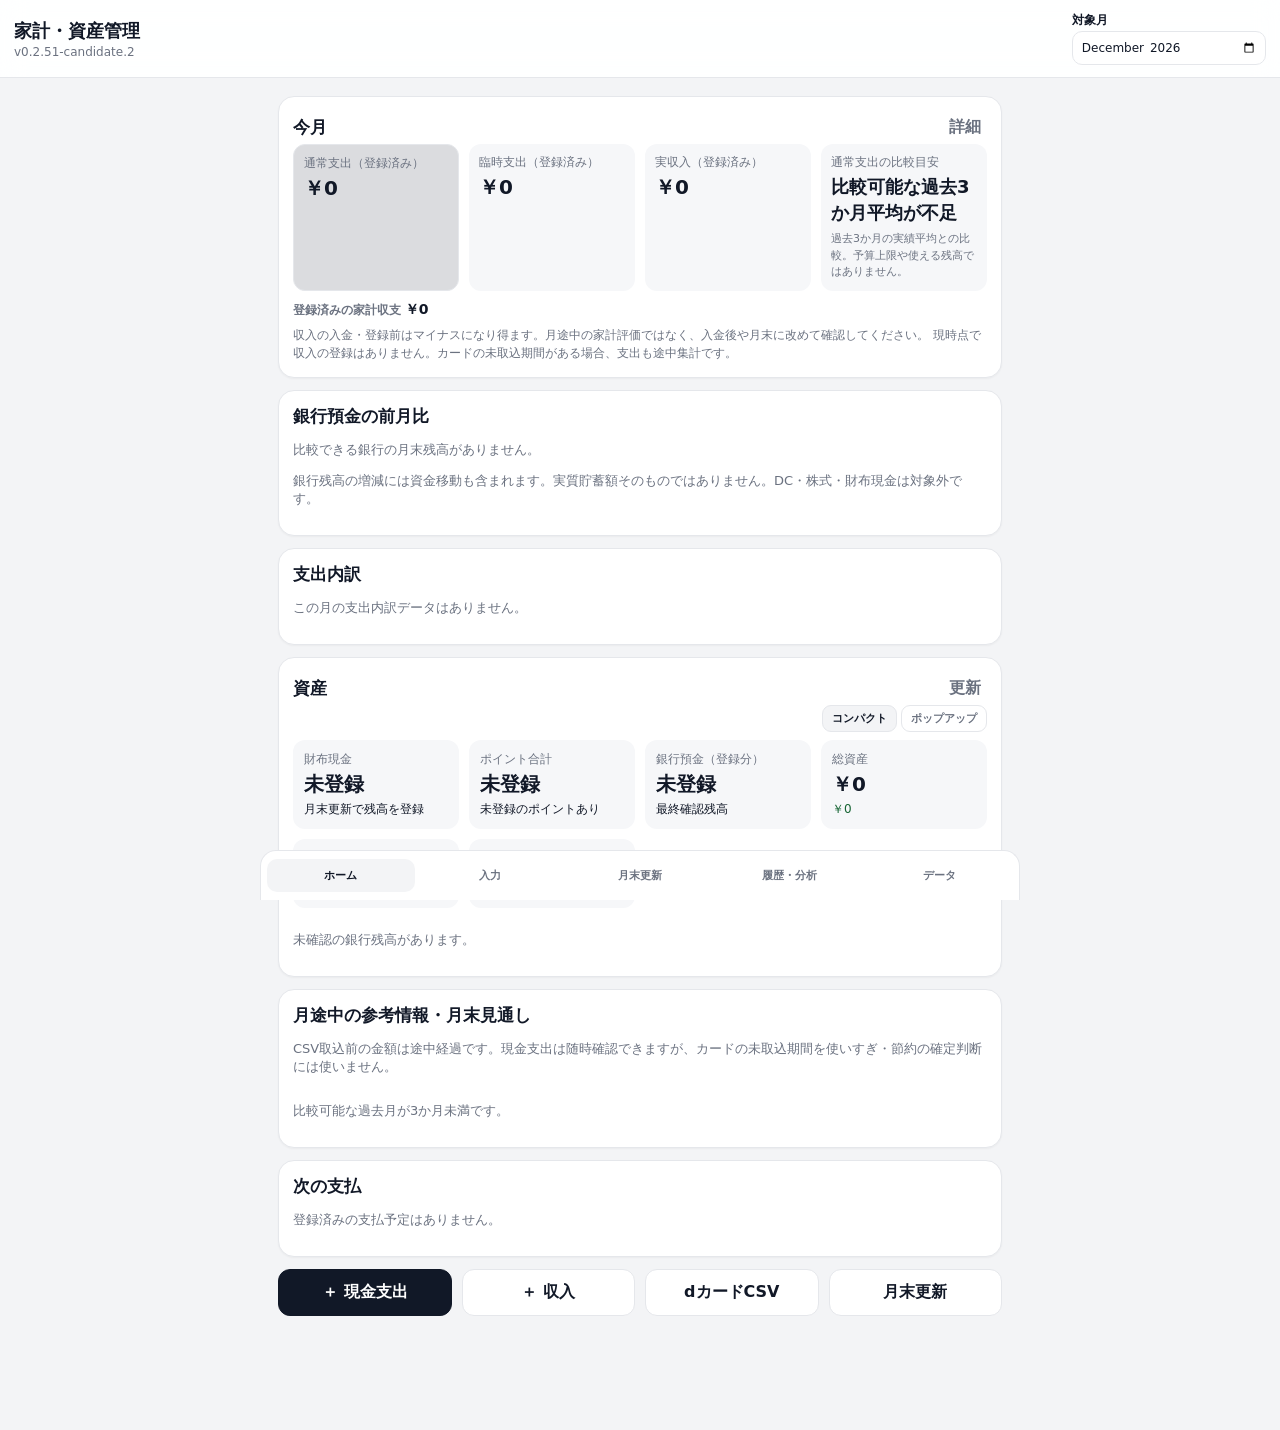
==== index.html @ a8d1114d "Share baby sleep across home and companion room as v0.2.51-candidate.2" ====
<!doctype html>
<html lang="ja">
<head>
  <meta charset="utf-8">
  <meta name="viewport" content="width=device-width,initial-scale=1,viewport-fit=cover">
  <meta name="theme-color" content="#111827">
  <title>家計・資産管理</title>
  <link rel="manifest" href="manifest.webmanifest">
  <link rel="stylesheet" href="styles.css?v=0251c2">
  <link rel="stylesheet" href="pet-game.css?v=0251c2">
  <link rel="stylesheet" href="pet-hq.css?v=0251c2">
  <link rel="stylesheet" href="pet-brush.css?v=0251c2">
  <link rel="stylesheet" href="pet-ball.css?v=0251c2">
  <link rel="stylesheet" href="pet-sleep.css?v=0251c2">
</head>
<body class="app-booting">
  <header class="app-header">
    <div>
      <h1>家計・資産管理</h1>
      <p class="sub">v0.2.51-candidate.2</p>
    </div>
    <label class="month-picker">対象月
      <input id="globalMonth" type="month">
    </label>
  </header>

  <main id="appMain">
    <section class="screen active" data-screen="home">
      <div id="homeAlerts"></div>
      <div class="card">
        <div class="section-title-row"><h2>今月</h2><button class="text-btn" data-go="history">詳細</button></div>
        <div id="homeMonthlySummary" class="metric-grid"></div>
        <p id="homeBalanceNote" class="finance-note"></p>
      </div>
      <div class="card" id="homeBankDeltaCard"><h2>銀行預金の前月比</h2><div id="homeBankDelta"></div><p class="muted">銀行残高の増減には資金移動も含まれます。実質貯蓄額そのものではありません。DC・株式・財布現金は対象外です。</p></div>
      <div class="card">
        <h2>支出内訳</h2>
        <div id="homeExpenseDonut" aria-live="polite"></div>
      </div>
      <div class="card">
        <div class="section-title-row"><h2>資産</h2><button class="text-btn" data-go="monthend">更新</button></div>
        <div class="breakdown-mode-selector" role="group" aria-label="資産内訳の表示方式">
          <button type="button" data-breakdown-mode="compact" class="active" aria-pressed="true">コンパクト</button>
          <button type="button" data-breakdown-mode="dialog" aria-pressed="false">ポップアップ</button>
        </div>
        <div id="homeAssetSummary" class="metric-grid"></div>
        <section id="assetBreakdownInline" class="asset-breakdown-inline hidden" aria-live="polite">
          <div class="section-title-row">
            <div><strong id="assetBreakdownInlineTitle"></strong> <span id="assetBreakdownInlineMonth" class="muted"></span></div>
            <button id="assetBreakdownInlineClose" type="button" class="text-btn" aria-label="内訳を閉じる">閉じる</button>
          </div>
          <div class="inline-actions"><button type="button" data-breakdown-month="prev">前月</button><button type="button" data-breakdown-month="next">翌月</button></div>
          <div id="assetBreakdownInlineRows" class="breakdown-rows"></div>
        </section>
      </div>
      <div class="card" id="homeInsightCard">
        <h2 id="homeInsightHeading">今月の気づき・月末見通し</h2>
        <p id="homeInsightIntro" class="muted">CSV取込前の金額は途中経過です。現金支出は随時確認できますが、カードの未取込期間を使いすぎ・節約の確定判断には使いません。</p>
        <div id="homeInsights" class="insight-list"></div>
      </div>
      <div class="card hidden" id="homeReviewCard">
        <h2>月の振り返り</h2>
        <div id="homeReviewContent"></div>
      </div>
      <div class="card">
        <h2>次の支払</h2>
        <div id="homePayments"></div>
      </div>
      <div class="quick-actions">
        <button class="primary" data-quick="cash">＋ 現金支出</button>
        <button data-quick="income">＋ 収入</button>
        <button data-go="input" data-subview="csv">dカードCSV</button>
        <button data-go="monthend">月末更新</button>
      </div>
    </section>

    <section class="screen" data-screen="input">
      <div class="card">
        <h2>クイック入力</h2>
        <div class="button-grid two">
          <button class="primary" data-input-panel="cash">現金支出</button>
          <button data-input-panel="income">収入</button>
          <button data-input-panel="rent">家賃</button>
          <button data-input-panel="advance">立替・返金</button>
        </div>
      </div>

      <div id="input-cash" class="card input-panel hidden">
        <div class="section-title-row"><h2>現金支出</h2><button class="text-btn" data-close-panel>閉じる</button></div>
        <label>金額<input id="cashAmount" class="big-input" type="text" inputmode="numeric" autocomplete="off"></label>
        <div id="cashPresets" class="chip-row"></div>
        <details>
          <summary>詳細</summary>
          <label>日付<input id="cashDate" type="date"></label>
          <label>店舗・メモ<input id="cashMerchant" type="text" autocomplete="off"></label>
          <label>カテゴリ<select id="cashCategory"></select></label>
          <label id="cashMealWrap" class="hidden">食事区分<select id="cashMealType"></select></label>
          <label class="checkbox-row"><input id="cashTemporary" type="checkbox"> 臨時支出として扱う</label>
        </details>
        <button id="cashSave" class="primary sticky-action">保存</button>
      </div>

      <div id="input-income" class="card input-panel hidden">
        <div class="section-title-row"><h2>収入</h2><button class="text-btn" data-close-panel>閉じる</button></div>
        <label>金額<input id="incomeAmount" class="big-input" type="text" inputmode="numeric" autocomplete="off"></label>
        <label>種別<select id="incomeType"><option>給与</option><option>賞与</option><option>配当</option><option>利息</option><option>その他</option></select></label>
        <label>日付<input id="incomeDate" type="date"></label>
        <button id="incomeSave" class="primary sticky-action">保存</button>
      </div>

      <div id="input-rent" class="card input-panel hidden">
        <div class="section-title-row"><h2>家賃</h2><button class="text-btn" data-close-panel>閉じる</button></div>
        <label>金額<input id="rentAmount" class="big-input" type="text" inputmode="numeric" autocomplete="off"></label>
        <label>振込日<input id="rentDate" type="date"></label>
        <label>支払元口座<select id="rentAccount"></select></label>
        <button id="rentSave" class="primary sticky-action">振込済みとして登録</button>
      </div>

      <div id="input-advance" class="card input-panel hidden">
        <div class="section-title-row"><h2>立替・返金</h2><button class="text-btn" data-close-panel>閉じる</button></div>
        <div class="segmented"><button class="active" data-advance-mode="new">立替を登録</button><button data-advance-mode="repay">返金を登録</button></div>
        <div id="advanceNew">
          <h3>カード利用の立替</h3>
          <p class="muted">カード立替は当日に事前記録できます。後日CSV取込で紐づけ、支出の二重計上を防ぎます。CSV登録済みの明細は下の一覧から立替設定してください。</p>
          <div id="advanceCardList"></div>
          <details>
            <summary>立替を新規登録（カードはCSV照合待ち）</summary>
            <label>支払総額<input id="advanceTotal" type="text" inputmode="numeric" autocomplete="off"></label>
            <label>自分負担額<input id="advanceOwn" type="text" inputmode="numeric" autocomplete="off"></label>
            <label>立替額（家族分）<input id="advanceOther" type="text" inputmode="numeric" autocomplete="off" readonly></label><p class="muted">支払総額はあなたが支払った総額です。立替額（家族分）は「支払総額 − 自分負担額」で自動計算し、家族からの返金待ちとして管理します。</p>
            <label>日付<input id="advanceDate" type="date"></label>
            <label>支払手段<select id="advancePayment"><option value="cash">現金</option><option value="bank_transfer">銀行振込</option><option value="dbarai">d払い</option><option value="id">iD</option><option value="dcard">dカード</option><option value="other">その他</option></select></label>
            <label>店舗・メモ<input id="advanceMerchant" type="text"></label>
            <button id="advanceSave" class="primary sticky-action">登録</button>
          </details>
          <details id="manualAdvanceEditDetails">
            <summary>登録済みの手動立替の支払方法を修正</summary>
            <p class="muted">誤って選んだ支払手段だけを変更します。金額や返金履歴は変更しません。d払い・iD・dカードの明細が後からCSVに入る場合は二重登録に注意してください。</p>
            <div id="manualAdvancePaymentEditList"></div>
          </details>
        </div>
        <div id="advanceRepay" class="hidden">
          <div id="advanceOutstanding"></div>
        </div>
      </div>

      <div id="input-csv" class="card input-panel">
        <div class="section-title-row"><h2>dカードCSV</h2></div>
        <p class="muted">CSVは端末内で解析し、外部へ送信しません。</p>
        <input id="dcardFile" type="file" accept=".csv,text/csv">
        <div id="csvDraftNotice" class="csv-draft-notice hidden" role="status" aria-live="polite"></div>
        <div id="csvDraftControls" class="hidden">
          <button id="csvDraftResume" type="button">保存済み下書きを再開</button>
          <button id="csvDraftDiscard" type="button">下書きを破棄</button>
        </div>
        <p id="csvDraftSaveStatus" class="muted hidden" role="status" aria-live="polite"></p>
        <div id="csvPreview" class="hidden"></div>
        <div id="csvAdvanceMatches" class="hidden"></div>
        <div id="csvReview" class="hidden"></div>
        <div id="csvMeals" class="hidden"></div>
        <details id="csvMerchantEditWrap" class="hidden csv-merchant-review">
          <summary>店名の確認・修正（任意）</summary>
          <p class="muted">「松戸本町店」など店名が分からない明細だけ、ここで修正できます。元のCSV店名・金額・利用日は変更されません。</p>
          <div id="csvMerchantEditList"></div>
        </details>
        <button id="csvImportButton" class="primary hidden">新規明細を登録</button>
      </div>
    </section>

    <section class="screen" data-screen="monthend">
      <div class="card">
        <div class="section-title-row"><h2>月末更新</h2><span id="monthEndProgress" class="badge"></span></div>
        <p class="muted">残高を入力し、確定・別項目へ移ると自動保存されます。「変更なし」で前月値を確認できます。月全体の完了は下部のボタンで行います。</p>
        <div id="walletMovementNotice" class="hidden"></div>
        <div id="monthEndBankPrompt" class="alert hidden"><strong>銀行口座が未登録です</strong><p class="muted">銀行残高を管理するには、最初に口座名だけ登録してください。口座番号は不要です。</p><button type="button" id="addBankButton" class="primary">＋ 銀行口座を追加</button></div>
        <div id="monthEndAccounts"></div>
        <button id="addAccountButton">＋ 資産項目を追加</button>
      </div>
      <div class="card">
        <div class="section-title-row"><h2>ポイント</h2><button id="addPointButton">＋ ポイント項目を追加</button></div>
        <div id="monthEndPoints"></div>
      </div>
      <div class="card">
        <h2>確認項目</h2>
        <div id="monthEndChecklist"></div>
        <button id="completeMonthButton" class="primary">この月の更新を完了</button>
      </div>
    </section>

    <section class="screen" data-screen="history">
      <div class="card">
        <h2>手入力の現金支出・日付修正</h2>
        <p class="muted">対象月の現金支出から日付だけを修正できます。変更後は該当月の収支を再集計します。金額・取引ID・確認済み資産残高は変更しません。</p>
        <div id="historyCashEditList"></div>
      </div>
      <div class="card">
        <h2>月次推移</h2>
        <div class="table-wrap"><table><thead><tr><th>月</th><th>収入</th><th>支出</th><th>収支</th><th>総資産</th></tr></thead><tbody id="historyMonthly"></tbody></table></div>
      </div>
      <div class="card" id="householdQualityCard">
        <h2>月別データの充足状況</h2>
        <p class="muted">カードは15日締め・翌月10日支払い。利用日で集計し、請求期間のCSV取込は別に確認します。入力完了チェックとは別の参考判定です。</p>
        <div id="householdQualitySummary" class="muted"></div>
        <div id="householdQualityRows"></div>
      </div>
      <div class="card" id="livingCostCard">
        <h2>生活費の実力分析</h2>
        <p class="muted">利用月のカード明細・収入・家賃が揃い、未分類がない月だけで平均と中央値を算出。未収録の現金支出など、登録外の支出は検知できません。</p>
        <div id="livingCostMetrics" class="metric-grid"></div>
        <div id="livingCostBreakdown"></div>
      </div>
      <div class="card" id="historyBankDeltaCard"><h2>銀行預金の前月比（直近6か月）</h2><p class="muted">両月の銀行月末残高が確認済みの月だけ表示。資金移動がある場合、銀行増減と家計収支は一致しません。</p><div class="table-wrap"><table><thead><tr><th>月</th><th>銀行増減</th><th>家計収支</th></tr></thead><tbody id="historyBankDelta"></tbody></table></div></div>
      <div class="card">
        <h2>収入・支出の推移（6か月）</h2>
        <div id="historyCashflowChart"></div>
      </div>
      <div class="card">
        <h2>カテゴリ比較</h2>
        <div id="historyCategories"></div>
      </div>
      <div class="card">
        <h2>店舗</h2>
        <div id="historyMerchants"></div>
      </div>
      <div class="card">
        <details id="historyMerchantEditWrap">
          <summary>取込済みdカード明細のカテゴリ・店名を修正</summary>
          <p class="muted">表示中の対象月にあるdカード明細の分類・店名を個別に変更できます。分類ルールや他の明細、金額・利用日・重複判定は変更しません。</p>
          <label>店名・日付・金額・カテゴリで絞り込み<input id="historyMerchantFilter" type="search" autocomplete="off" placeholder="例：未分類"></label>
          <div id="historyMerchantEditList"></div>
        </details>
      </div>
      <div class="card">
        <details id="historyOtherExpenseWrap">
          <summary>取込済みCSVの他人負担を修正</summary>
          <p class="muted">明細は残し、自己負担の集計から除外・解除します。返金管理とは連動しません。</p>
          <div id="historyOtherExpenseList"></div>
        </details>
      </div>
      <div class="card">
        <h2>食費（朝・昼・夜）</h2>
        <div id="historyMeals"></div>
      </div>
      <div class="card"><h2>株式評価額の前年同月比</h2><div id="historyStockYoY"></div><p class="muted">前年同月との差額です。入金・売買による増減を含み、運用利回りや確定利益ではありません。DCは含みません。</p></div>
      <div class="card" id="annualExpenseCard">
        <h2 id="annualExpenseTitle">年間累計</h2>
        <p id="annualExpenseNote" class="muted"></p>
        <div id="annualExpenseTotals" class="metric-grid"></div>
        <h3>収入内訳の累計</h3>
        <div class="table-wrap"><table><thead><tr><th>収入種別</th><th>累計／月平均</th><th>構成比</th></tr></thead><tbody id="annualIncomeCategories"></tbody></table></div>
        <h3>支出内訳の累計</h3>
        <div class="table-wrap"><table><thead><tr><th>支出カテゴリ</th><th>累計／月平均</th><th>構成比</th></tr></thead><tbody id="annualExpenseCategories"></tbody></table></div>
      </div>
    </section>

    <section class="screen" data-screen="data">
      <div class="card">
        <h2>育成ゲーム（任意）</h2>
        <label class="pet-toggle-row" for="petEnabled"><span><strong>相棒と暮らす</strong><small>家計の成果で成長し、触れ合いで個性が変わります</small></span><input id="petEnabled" type="checkbox"></label>
        <p id="petEnableHint" class="muted">OFF中は家計の通常画面だけを表示します。</p>
      </div>
      <div class="card">
        <h2>過去月の登録状況一覧</h2>
        <p class="muted">収支や資産残高の登録件数を月別に確認できます。月を開くと月末更新に移動します。</p>
        <div class="historical-fields">
          <label>開始月<input id="bulkStatusFrom" type="month"></label>
          <label>終了月<input id="bulkStatusTo" type="month"></label>
        </div>
        <button type="button" id="bulkStatusLoad">登録状況を表示</button>
        <div id="bulkStatusRows" class="historical-rows" aria-live="polite"></div>
      </div>
      <div class="card">
        <h2>過去の定額収支をまとめて登録</h2>
        <p class="muted">毎月定額の仕送り・給与などを一括登録できます。同じ分類の収支がある月は追加しません。現在月と未来月は対象外です。家賃は専用入力画面を利用してください。</p>
        <div class="historical-fields">
          <label>収支<select id="bulkRecurringKind"><option value="expense">支出</option><option value="income">収入</option></select></label>
          <label>分類<select id="bulkRecurringCategory"></select></label>
          <label>開始月<input id="bulkRemitFrom" type="month"></label>
          <label>終了月<input id="bulkRemitTo" type="month"></label>
          <label>毎月の金額<input id="bulkRemitAmount" type="text" inputmode="numeric" placeholder="例：52000"></label>
          <label>毎月の日付（1〜28日）<input id="bulkRemitDay" type="number" inputmode="numeric" min="1" max="28" value="1"></label>
        </div>
        <button id="bulkRemitPreview" type="button">登録予定を確認</button>
        <div id="bulkRemitReview" aria-live="polite"></div>
        <button id="bulkRemitSave" type="button" class="primary hidden">重複を除いて一括登録</button>
      </div>
      <div class="card">
        <h2>過去の家賃をまとめて登録</h2>
        <p class="muted">家賃専用の登録です。支出・支払済み予定・月末確認をまとめて保存します。既存の家賃支出または家賃予定がある月は変更せず、登録対象から除外します。金額が変わった期間は分けて登録してください。</p>
        <div class="historical-fields">
          <label>開始月<input id="bulkRentFrom" type="month"></label>
          <label>終了月<input id="bulkRentTo" type="month"></label>
          <label>毎月の家賃<input id="bulkRentAmount" type="text" inputmode="numeric" placeholder="例：62000"></label>
          <label>毎月の振込日（1〜28日）<input id="bulkRentDay" type="number" inputmode="numeric" min="1" max="28" value="1"></label>
        </div>
        <label>支払元口座<select id="bulkRentAccount"><option value="">未指定</option></select></label>
        <button id="bulkRentPreview" type="button">家賃の登録予定を確認</button>
        <div id="bulkRentReview" aria-live="polite"></div>
        <button id="bulkRentSave" type="button" class="primary hidden">未登録月の家賃を一括登録</button>
      </div>
      <div class="card">
        <h2>過去の資産残高を一覧入力</h2>
        <p class="muted">銀行・株式・DCなどの資産項目と期間を指定し、月末残高を月別に入力できます。既に登録済みの月は読み取り専用です。空欄の月は登録しません。0円は数字の0を入力してください。</p>
        <label>資産項目<select id="bulkBankAccount"><option value="">資産項目を選択</option></select></label>
        <div class="historical-fields">
          <label>開始月<input id="bulkBankFrom" type="month"></label>
          <label>終了月<input id="bulkBankTo" type="month"></label>
        </div>
        <button id="bulkBankLoad" type="button">残高の一覧を表示</button>
        <div id="bulkBankStatus" aria-live="polite"></div>
        <div id="bulkBankRows" class="historical-rows"></div>
        <button id="bulkBankSave" type="button" class="primary hidden">未登録の残高を一括保存</button>
      </div>
      <div class="card">
        <h2>バックアップ</h2>
        <button id="backupExport" class="primary">JSONバックアップを保存</button>
        <label class="file-label">JSONバックアップを復元<input id="backupImport" type="file" accept="application/json,.json"></label>
        <div id="storageInfo" class="muted"></div>
      </div>
      <div class="card">
        <h2>dカードCSV取込履歴</h2>
        <div id="importHistory"></div>
      </div>
      <div class="card">
        <h2>開発情報</h2>
        <div id="appInfo"></div>
      </div>
      <div class="card">
        <h2>起動ロック（任意）</h2>
        <p id="lockSettingsStatus" class="muted"></p>
        <p class="muted">この端末での画面閲覧を抑止します。PINはこの端末にのみ保存し、IndexedDBやJSONバックアップは暗号化されません。PINを忘れた場合はサイトデータ全削除をせず、ロック設定のみを解除する必要があります。</p>
        <div id="lockEnablePanel">
          <form id="lockEnableForm">
            <label>新しいPIN（数字6〜12桁）<input id="lockNewPin" type="password" inputmode="numeric" pattern="[0-9]{6,12}" minlength="6" maxlength="12" autocomplete="new-password" required></label>
            <label>PIN再入力<input id="lockConfirmPin" type="password" inputmode="numeric" pattern="[0-9]{6,12}" minlength="6" maxlength="12" autocomplete="new-password" required></label>
            <button class="primary" type="submit">起動ロックを有効にする</button>
          </form>
        </div>
        <div id="lockRecoveryNotice" class="alert warn hidden">
          <strong>復旧コード（この画面で一度だけ表示）</strong>
          <p class="muted">PINを忘れたときにロックだけ解除するコードです。安全な場所に控えてください。表示中にこの画面を離れると再表示できません。</p>
          <p><code id="lockRecoveryCode" class="recovery-code"></code></p>
          <button type="button" id="lockRecoveryAcknowledged">復旧コードを控えました</button>
        </div>
        <div id="lockDisablePanel" class="hidden">
          <form id="lockDisableForm">
            <label>現在のPIN<input id="lockDisablePin" type="password" inputmode="numeric" autocomplete="off" required></label>
            <button type="submit">起動ロックを無効にする</button>
          </form>
          <form id="lockRegenerateForm">
            <p class="muted">復旧コードを控えていない場合は、現在のPINで新しいコードを発行できます。以前の復旧コードは無効になります。</p>
            <label>現在のPIN<input id="lockRegeneratePin" type="password" inputmode="numeric" autocomplete="off" required></label>
            <button type="submit">復旧コードを再発行</button>
          </form>
        </div>
        <button type="button" id="lockNowButton" class="hidden">今すぐロックする</button>
      </div>
      <div class="card danger-zone">
        <h2>データ削除</h2>
        <button id="clearAll" class="danger">v0.2データを全削除</button>
        <p class="muted">v0.1.0の旧DBは削除しません。</p>
      </div>
    </section>
    <section class="screen" data-screen="pet">
      <div class="card">
        <div class="section-title-row">
          <h2>相棒の部屋</h2><button type="button" class="text-btn" data-go="home">ホームへ</button>
        </div>
        <p class="muted pet-game-intro">家計の月次成果で新しい遊びや表情を解放。愛情度は毎日の触れ合いで育ち、放置しても下がりません。</p>
        <div id="petChooser" class="hidden">
          <h3>最初の相棒を選ぶ</h3>
          <p class="muted">5タイプから1匹を選びます。途中でタイプを変更したいときは育成をやり直します。過去の月次報酬は再取得できません。</p>
          <label for="petNameInput">名前（任意）<input id="petNameInput" maxlength="30" placeholder="あとから変えない相棒の名前"></label>
          <div id="petTypeChoices" class="pet-type-choices"></div>
        </div>
        <div id="petActiveArea" class="hidden">
        <p id="petCurrentType" class="pet-current-type"></p>
        <div class="pet-game-dashboard">
          <div class="pet-score-card"><span>家計の成長</span><strong id="petLevel">Lv. 1</strong><div class="pet-meter"><i id="petProgressBar"></i></div><span id="petScore">0 pt</span> <span id="petProgressText"></span></div>
          <div class="pet-score-card"><span>愛情度</span><strong id="petAffection">0/100</strong><div class="pet-meter pet-heart"><i id="petAffectionBar"></i></div><span>性格：<b id="petPersonality">まだ探検中</b></span></div>
        </div>
        <div class="pet-room" id="petRoom"><div class="pet-stage" id="petAvatar" aria-live="off"></div><p class="pet-speech" id="petSpeech" aria-live="polite">のんびり過ごしている。</p></div>
        <h3>一緒に過ごす</h3>
        <p class="muted">キャラクターを直接タップ・指でなでても反応します。</p>
        <p id="petDailyCap" class="muted">触れ合いは何度でもできます。</p>
        <div id="petActions" class="pet-actions"></div>
        <div class="pet-life-actions">
          <button type="button" id="petArchive" class="primary hidden">成長した相棒を図鑑へ保存する</button>
          <button type="button" id="petRestart" class="danger hidden">この相棒の育成をやり直す</button>
        </div>
        <p class="muted">成体になってもそのまま一緒に過ごせます。図鑑へ保存するのは、自分で選んだときだけです。</p>
        </div>
      </div>
      <details class="card">
        <summary><strong>5タイプの幼体見本を見る</strong></summary>
        <p class="muted">現在の相棒を変更せずに、正面とマンガ風の斜め向きを見比べられます。成長後の姿は育成してからのお楽しみです。</p>
        <div class="pet-preview-controls" role="group" aria-label="幼体見本の向き">
          <button type="button" id="petPreviewFront" aria-pressed="true">正面</button>
          <button type="button" id="petPreviewSide" aria-pressed="false">斜め向き</button>
        </div>
        <div id="petStarterGallery" class="pet-type-choices"></div>
      </details>

      <div class="card">
        <h2>解放した遊び</h2>
        <div id="petCatalog" class="pet-catalog"></div>
        <p class="muted">レベル報酬のほか、食費・趣味費など特定分類の節約報酬で開く行動もあります。衣料費などの報酬で見た目も少し変化します。</p>
      </div>
      <div class="card">
        <h2>歴代の相棒図鑑</h2>
        <p class="muted">成体になった子は、いつでも姿や性格を見返せるように保存できます。図鑑はやり直しても残ります。</p>
        <div id="petArchiveList" class="pet-archive-list"></div>
      </div>
      <div class="card">
        <div class="section-title-row"><h2>月次の育成報酬</h2><button type="button" id="petRefresh">再確認</button></div>
        <p class="muted">開始月：<span id="petStartMonth">-</span>。月末更新の完了、必要なdカードCSVの取込、自己負担明細の分類が揃った月を一度だけ判定します。過去月は比較基準には使いますが、開始前の月には報酬を付けません。</p>
        <div id="petAwards"></div>
      </div>
      <details class="card">
        <summary><strong>節約判定の設定・説明</strong></summary>
        <p class="muted">比較可能な直近3か月の通常支出を基準にし、8％以上・500円以上の削減を節約成功とします。翌月も成功水準＋5％以内なら維持成功です。成功水準は上方にずらしません。各月の成果は確定時点で記録し、後の家計修正では自動修正しません。</p>
        <p class="muted">以下の対象分類は新しく確定する月に適用されます。医療・教育費・家賃・仕送り・家電などは初期状態で除外します。</p>
        <div id="petCategoryOptions" class="pet-category-list"></div>
        <button type="button" id="petRecalculate">月次報酬を再判定</button>
        <p class="muted">必要な場合のみ実行してください。修正された金額や対象分類により獲得ポイント・解放内容が減ることがあります。</p>
      </details>
    </section>
  </main>

  <nav class="bottom-nav" aria-label="メイン">
    <button class="active" data-nav="home">ホーム</button>
    <button data-nav="input">入力</button>
    <button data-nav="monthend">月末更新</button>
    <button data-nav="history">履歴・分析</button>
    <button id="petNav" data-nav="pet" class="hidden">相棒</button>
    <button data-nav="data">データ</button>
  </nav>

  <dialog id="assetBreakdownDialog" aria-labelledby="assetBreakdownTitle">
    <div class="dialog-card">
      <div class="section-title-row"><h2 id="assetBreakdownTitle">内訳</h2><button id="assetBreakdownClose" type="button" class="text-btn" aria-label="内訳を閉じる">閉じる</button></div>
      <p id="assetBreakdownMonth" class="muted"></p>
      <div class="inline-actions"><button type="button" data-breakdown-month="prev">前月</button><button type="button" data-breakdown-month="next">翌月</button></div>
      <div id="assetBreakdownRows" class="breakdown-rows"></div>
    </div>
  </dialog>

  <dialog id="accountDialog">
    <form method="dialog" class="dialog-card">
      <h2>資産項目を追加</h2>
      <label>表示名<input id="accountName" type="text" required></label>
      <label>種別<select id="accountCategory"><option value="bank">銀行</option><option value="cash">現金</option><option value="stock">株式</option><option value="dc">DC</option><option value="other">その他資産</option></select></label>
      <div class="dialog-actions"><button type="submit" value="cancel" formnovalidate>キャンセル</button><button id="accountCreate" value="default" class="primary">追加</button></div>
    </form>
  </dialog>

  <dialog id="pointDialog">
    <form method="dialog" class="dialog-card">
      <h2>ポイント項目を追加</h2>
      <label>ポイント名<input id="pointName" type="text" required placeholder="例：楽天ポイント"></label>
      <div class="dialog-actions"><button type="submit" value="cancel" formnovalidate>キャンセル</button><button id="pointCreate" value="default" class="primary">追加</button></div>
    </form>
  </dialog>

  <section id="lockOverlay" class="lock-overlay hidden" role="dialog" aria-modal="true" aria-label="起動ロック">
    <form id="lockUnlockForm" class="lock-card">
      <h2>家計・資産管理</h2>
      <p class="muted">PINを入力して開く</p>
      <label>PIN<input id="lockPin" type="password" inputmode="numeric" autocomplete="off" required></label>
      <p id="lockError" class="lock-error" role="alert"></p>
      <button type="submit" class="primary">ロック解除</button>
      <button type="button" id="lockRecoveryToggle">復旧コードを使う</button>
      <p class="muted">PINを忘れても、サイトデータやIndexedDBを削除しないでください。</p>
    </form>
    <form id="lockRecoveryForm" class="lock-card hidden">
      <h3>復旧コードでロック解除</h3>
      <label>設定時に控えた復旧コード<input id="lockRecoveryInput" autocomplete="off" spellcheck="false" required></label>
      <button type="submit" class="primary">復旧コードを確認</button>
    </form>
  </section>
  <div id="toast" role="status" aria-live="polite"></div>

  <script src="db.js?v=0251c2"></script>
  <script src="dcard-import.js?v=0251c2"></script>
  <script src="analysis.js?v=0251c2"></script>
  <script src="pet-art.js?v=0251c2"></script>
  <script src="pet-illustration.js?v=0251c2"></script>
  <script src="sleep-controller.js?v=0251c2"></script>
  <script src="pet-game.js?v=0251c2"></script>
  <script src="app.js?v=0251c2"></script>
</body>
</html>
---- styles.css ----
:root{
  color-scheme:light dark;
  --bg:#f3f4f6;--card:#fff;--text:#111827;--muted:#6b7280;--line:#e5e7eb;
  --primary:#111827;--primaryText:#fff;--danger:#b91c1c;--warn:#92400e;--good:#166534;
}
@media (prefers-color-scheme:dark){:root{--bg:#0f172a;--card:#111827;--text:#f9fafb;--muted:#9ca3af;--line:#374151;--primary:#e5e7eb;--primaryText:#111827;--danger:#f87171;--warn:#fbbf24;--good:#86efac}}
*{box-sizing:border-box}
html,body{margin:0;padding:0;background:var(--bg);color:var(--text);font-family:system-ui,-apple-system,"Noto Sans JP",sans-serif}
body{padding-bottom:82px}
button,input,select{font:inherit}
button{border:1px solid var(--line);background:var(--card);color:var(--text);border-radius:12px;padding:12px 14px;font-weight:700}
button:active{transform:translateY(1px)}
button.primary{background:var(--primary);color:var(--primaryText);border-color:var(--primary)}
button.danger{border-color:var(--danger);color:var(--danger)}
button.text-btn{border:0;background:transparent;padding:6px;color:var(--muted)}
input,select{width:100%;padding:12px;border:1px solid var(--line);border-radius:10px;background:var(--card);color:var(--text)}
label{display:block;margin:12px 0;font-weight:700}
label input,label select{margin-top:6px;font-weight:400}
.app-header{position:sticky;top:0;z-index:20;display:flex;justify-content:space-between;align-items:center;gap:12px;padding:12px 14px;background:color-mix(in srgb,var(--card) 92%,transparent);backdrop-filter:blur(12px);border-bottom:1px solid var(--line)}
.app-header h1{font-size:18px;margin:0}.sub{margin:2px 0 0;color:var(--muted);font-size:12px}.month-picker{margin:0;font-size:12px;min-width:125px}.month-picker input{padding:8px;margin-top:2px}
main{max-width:760px;margin:0 auto;padding:12px}
.screen{display:none}.screen.active{display:block}
.card{background:var(--card);border:1px solid var(--line);border-radius:16px;padding:14px;margin:0 0 12px;box-shadow:0 1px 2px rgba(0,0,0,.04)}
.card h2{font-size:17px;margin:0 0 12px}.section-title-row{display:flex;justify-content:space-between;align-items:center;gap:10px}.section-title-row h2{margin:0}
.metric-grid{display:grid;grid-template-columns:repeat(2,minmax(0,1fr));gap:10px}.metric{padding:10px;border-radius:12px;background:color-mix(in srgb,var(--bg) 72%,var(--card))}.metric .label{font-size:12px;color:var(--muted)}.metric .value{font-size:20px;font-weight:800;margin-top:3px}.metric .delta{font-size:12px;margin-top:3px}.good{color:var(--good)}.warn{color:var(--warn)}
.quick-actions{display:grid;grid-template-columns:repeat(2,1fr);gap:10px;margin-bottom:14px}.button-grid.two{display:grid;grid-template-columns:repeat(2,1fr);gap:10px}
.bottom-nav{position:fixed;left:0;right:0;bottom:0;z-index:30;display:grid;grid-template-columns:repeat(5,1fr);gap:2px;padding:8px max(6px,env(safe-area-inset-right)) calc(8px + env(safe-area-inset-bottom)) max(6px,env(safe-area-inset-left));background:var(--card);border-top:1px solid var(--line)}
.bottom-nav button{border:0;border-radius:10px;padding:9px 3px;font-size:11px;color:var(--muted);background:transparent}.bottom-nav button.active{color:var(--text);background:var(--bg)}
.hidden{display:none!important}.muted{color:var(--muted);font-size:13px}.big-input{font-size:28px;font-weight:800;text-align:right}.chip-row{display:flex;gap:8px;flex-wrap:wrap;margin:12px 0}.chip-row button{padding:9px 11px}.chip-row button.active{background:var(--primary);color:var(--primaryText)}
.sticky-action{width:100%;margin-top:12px}.checkbox-row{display:flex;align-items:center;gap:8px}.checkbox-row input{width:auto;margin:0}
.segmented{display:grid;grid-template-columns:1fr 1fr;gap:6px;margin-bottom:12px}.segmented button.active{background:var(--primary);color:var(--primaryText)}
.alert{padding:12px;border-radius:12px;margin-bottom:12px;border:1px solid var(--line);background:var(--card)}.alert.warn{border-color:color-mix(in srgb,var(--warn) 50%,var(--line))}.alert.good{border-color:color-mix(in srgb,var(--good) 50%,var(--line))}
.insight-list{display:grid;gap:8px}.insight{padding:10px 12px;border-left:4px solid var(--line);background:var(--bg);border-radius:10px}.insight.good{border-left-color:var(--good)}.insight.warn{border-left-color:var(--warn)}
.badge{display:inline-block;padding:5px 8px;border-radius:999px;background:var(--bg);font-size:12px;font-weight:800}.status-row{display:flex;align-items:center;justify-content:space-between;gap:10px;padding:10px 0;border-bottom:1px solid var(--line)}.status-row:last-child{border-bottom:0}.status-meta{font-size:12px;color:var(--muted)}
.asset-row{padding:12px 0;border-bottom:1px solid var(--line)}.asset-row:last-child{border-bottom:0}.asset-head{display:flex;justify-content:space-between;gap:10px;align-items:center}.asset-values{display:grid;grid-template-columns:1fr 1fr;gap:8px;margin-top:8px}.asset-values label{margin:0}.inline-actions{display:flex;gap:8px;margin-top:8px}.inline-actions button{flex:1;padding:9px}
.review-row{padding:12px 0;border-bottom:1px solid var(--line)}.review-row:last-child{border-bottom:0}.review-main{display:flex;justify-content:space-between;gap:10px}.review-main strong{display:block}.meal-buttons{display:flex;flex-wrap:wrap;gap:6px;margin-top:8px}.meal-buttons button{padding:7px 9px;font-size:12px}.meal-buttons button.active{background:var(--primary);color:var(--primaryText)}
.summary-strip{display:grid;grid-template-columns:repeat(2,1fr);gap:8px;margin:12px 0}.summary-strip>div{padding:10px;background:var(--bg);border-radius:10px}.summary-strip b{display:block;font-size:20px}
.table-wrap{overflow:auto}table{border-collapse:collapse;width:100%;min-width:520px}th,td{padding:9px;border-bottom:1px solid var(--line);text-align:right;font-size:13px}th:first-child,td:first-child{text-align:left}.bar-list{display:grid;gap:8px}.bar-item{display:grid;grid-template-columns:minmax(110px,1fr) 2fr auto;gap:8px;align-items:center;font-size:13px}.bar-track{height:9px;background:var(--bg);border-radius:999px;overflow:hidden}.bar-fill{height:100%;background:var(--text);opacity:.5;border-radius:999px}
.file-label{display:block;border:1px solid var(--line);border-radius:12px;padding:12px;margin-top:10px}.file-label input{margin-top:8px}.danger-zone{border-color:color-mix(in srgb,var(--danger) 35%,var(--line))}
dialog{border:0;background:transparent;padding:0;width:min(92vw,420px)}dialog::backdrop{background:rgba(0,0,0,.55)}.dialog-card{background:var(--card);color:var(--text);padding:18px;border-radius:16px}.dialog-actions{display:flex;justify-content:flex-end;gap:8px;margin-top:14px}
#toast{position:fixed;left:50%;bottom:92px;transform:translateX(-50%);z-index:50;max-width:90vw;background:#000;color:#fff;padding:10px 14px;border-radius:999px;opacity:0;pointer-events:none;transition:.2s;font-size:13px}#toast.show{opacity:.9}
details{margin-top:10px}summary{cursor:pointer;font-weight:700}
@media(min-width:700px){main{padding:18px}.metric-grid{grid-template-columns:repeat(4,minmax(0,1fr))}.quick-actions{grid-template-columns:repeat(4,1fr)}.bottom-nav{left:50%;right:auto;width:760px;transform:translateX(-50%);border:1px solid var(--line);border-bottom:0;border-radius:16px 16px 0 0}.summary-strip{grid-template-columns:repeat(4,1fr)}}

/* Local screen lock and loading state */
body.app-booting > .app-header,body.app-booting > main,body.app-booting > .bottom-nav,
body.app-locked > .app-header,body.app-locked > main,body.app-locked > .bottom-nav{display:none!important}
.lock-overlay{position:fixed;inset:0;z-index:100;display:grid;place-items:center;background:var(--bg);padding:16px}
.lock-card{background:var(--card);border:1px solid var(--line);border-radius:16px;padding:22px;width:min(100%,390px)}
.lock-card h2{margin-top:0}.lock-card button{width:100%}.lock-error{color:var(--danger);min-height:1.4em;font-size:13px}
#lockEnablePanel form button,#lockDisablePanel form button{width:100%;margin-top:8px}
#lockNowButton{margin-top:10px}

/* Tap-to-inspect asset cards */
button.metric-tappable{width:100%;display:block;text-align:left;border:1px solid transparent;color:var(--text);font:inherit;cursor:pointer}
button.metric-tappable:focus-visible{outline:2px solid var(--primary);outline-offset:2px}
button.metric-tappable:active{border-color:var(--line);transform:none}
.breakdown-rows{display:grid;gap:0;max-height:min(58vh,480px);overflow:auto}
.breakdown-row{display:flex;justify-content:space-between;align-items:flex-start;gap:12px;padding:12px 0;border-bottom:1px solid var(--line);font-size:14px}
.breakdown-row>div{min-width:0;overflow-wrap:anywhere}
.breakdown-amount{white-space:nowrap;text-align:right;font-variant-numeric:tabular-nums}
.breakdown-total{display:flex;justify-content:space-between;gap:12px;padding:14px 0 4px;font-size:16px}
#assetBreakdownDialog .dialog-card h2{margin-bottom:0}

/* Compact inline breakdown preview (candidate comparison) */
.breakdown-mode-selector{display:flex;justify-content:flex-end;gap:4px;margin:0 0 8px}
.breakdown-mode-selector button{font-size:11px;font-weight:600;padding:5px 9px;border-radius:9px;background:transparent;color:var(--muted)}
.breakdown-mode-selector button.active{background:var(--bg);color:var(--text);border-color:var(--line)}
#homeAssetSummary button.metric-tappable{touch-action:pan-y pinch-zoom}
.asset-breakdown-inline{touch-action:pan-y pinch-zoom;margin-top:8px;border:1px solid var(--line);border-radius:12px;background:var(--bg);padding:8px 12px}
.asset-breakdown-inline .section-title-row{font-size:12px;gap:8px}
.asset-breakdown-inline .section-title-row .muted{font-size:11px}
.asset-breakdown-inline .section-title-row button{font-size:11px;padding:4px 6px}
.asset-breakdown-inline .breakdown-rows{max-height:210px}
.asset-breakdown-inline .breakdown-row{font-size:12px;padding:6px 0;gap:8px}
.asset-breakdown-inline .breakdown-row .muted{font-size:11px}
.asset-breakdown-inline .breakdown-total{font-size:12px;padding:8px 0 2px}

/* History: manual cash expense date correction */
.cash-date-edit-row{padding:12px 0;border-bottom:1px solid var(--line)}
.cash-date-edit-row:last-child{border-bottom:0}
.cash-date-edit-meta{display:flex;align-items:center;justify-content:space-between;gap:8px}
.cash-date-edit-meta strong{overflow-wrap:anywhere}
.cash-date-edit-meta span{font-weight:700;font-variant-numeric:tabular-nums;white-space:nowrap}
.cash-date-edit-actions{display:grid;grid-template-columns:minmax(0,1fr) auto;gap:8px;align-items:center;margin-top:8px}
.cash-date-edit-actions input{min-width:0}
.cash-date-edit-actions button{font-size:13px;padding:11px}

/* Optional merchant name corrections, keeping compact mobile layout */
.merchant-edit-row{padding:11px 0;border-bottom:1px solid var(--line)}
.merchant-edit-row:last-child{border-bottom:0}
.merchant-edit-label{display:flex;align-items:center;justify-content:space-between;gap:10px;font-size:13px}
.merchant-edit-label span{white-space:nowrap;font-weight:600;font-variant-numeric:tabular-nums}
.merchant-edit-row .muted{margin:5px 0;font-size:12px;overflow-wrap:anywhere}
.merchant-edit-row label{display:block;font-size:12px}
.merchant-edit-row input{box-sizing:border-box;width:100%;min-width:0}
.merchant-edit-actions{display:flex;align-items:center;gap:8px;margin-top:7px}
.merchant-edit-actions input{flex:1;min-width:0}
.merchant-edit-actions select{flex:1;min-width:0;width:auto}
.merchant-edit-actions button{white-space:nowrap}
.merchant-edit-actions button{flex:0 0 auto}

/* CSV review: optional merchant correction stays next to category and meal checks */
.csv-review-tabs{display:grid;grid-template-columns:repeat(2,minmax(0,1fr));gap:8px;margin:10px 0}
.csv-review-tabs button{min-width:0;padding:10px 6px;border-radius:9px;font-weight:700}
.csv-review-tabs button.active{background:var(--primary);color:var(--primaryText)}
#csvReviewSearchWrap{margin:12px 0}
#csvReviewResultCount{font-size:12px;margin:8px 0}
.csv-other-choice{margin-top:10px;line-height:1.4}
.csv-merchant-review{border:1px solid var(--line);border-radius:10px;padding:10px 12px;margin:12px 0}
.csv-merchant-review summary{font-weight:700;cursor:pointer}
.csv-merchant-review[open] summary{margin-bottom:8px}


/* Read-only finance visualization (v0.2.20) */
.finance-note{margin:8px 0 0;color:var(--muted);font-size:12px;line-height:1.5}
.donut-layout{display:grid;grid-template-columns:minmax(112px,42%) minmax(0,1fr);gap:12px;align-items:center}
.donut-figure{width:100%;max-width:190px;aspect-ratio:1;justify-self:center}
.donut-figure svg{display:block;width:100%;height:100%}
.donut-center-label{font-size:8px;fill:var(--muted);font-weight:600}
.donut-center-total{font-size:11px;fill:var(--text);font-weight:700}
.donut-legend{display:flex;flex-direction:column;gap:9px;min-width:0}
.donut-legend-row{display:grid;grid-template-columns:9px minmax(0,1fr) auto;column-gap:5px;align-items:center;font-size:11px;min-width:0}
.donut-legend-row i{width:8px;height:8px;border-radius:2px}
.donut-legend-row span:nth-child(2){min-width:0;overflow-wrap:anywhere}
.donut-legend-row strong{font-size:11px;font-variant-numeric:tabular-nums;white-space:nowrap}
.donut-percent{grid-column:2 / 4;color:var(--muted);font-size:10px;text-align:right}
.cashflow-month{padding:8px 0;border-bottom:1px solid var(--line)}
.cashflow-month:last-of-type{border-bottom:0}
.cashflow-month-label{font-size:12px;font-weight:700;margin-bottom:5px}
.cashflow-bar-row{display:grid;grid-template-columns:30px minmax(0,1fr) 82px;gap:6px;align-items:center;margin:4px 0;font-size:11px}
.cashflow-bar-row strong{text-align:right;font-size:11px;white-space:nowrap;font-variant-numeric:tabular-nums}
.cashflow-track{height:11px;border-radius:4px;background:var(--line);overflow:hidden}
.cashflow-fill{height:100%;border-radius:4px}
.cashflow-fill.income{background:#34d399}
.cashflow-fill.expense{background:#60a5fa}
@media(max-width:390px){.donut-layout{grid-template-columns:minmax(100px,38%) minmax(0,1fr);gap:8px}.donut-legend-row{font-size:10px}.cashflow-bar-row{grid-template-columns:28px minmax(0,1fr) 77px;gap:4px}}


/* Historical bulk entry — optimized for narrow phone screens */
.historical-fields{display:grid;grid-template-columns:repeat(2,minmax(0,1fr));gap:0 12px}
.historical-fields label{min-width:0}
.historical-rows{max-height:min(75vh,680px);overflow-y:auto;overscroll-behavior:auto;touch-action:pan-y;margin:10px 0}
.historical-month-row{display:grid;grid-template-columns:80px minmax(0,1fr);align-items:center;gap:10px;padding:7px 3px;border-bottom:1px solid var(--line)}
.historical-month-row label{margin:0}
.historical-month-row input{margin:0;padding:10px;min-width:0}
.historical-month-row .muted{font-size:12px}
.historical-rows .badge{display:inline-block}
@media(max-width:360px){.historical-fields{grid-template-columns:1fr}}
/* CSV draft persistence controls */
.csv-draft-notice{border:1px solid var(--line);border-radius:8px;padding:10px;margin:10px 0;background:var(--card);font-size:12px;line-height:1.5;overflow-wrap:anywhere}
#csvDraftControls:not(.hidden){display:flex;gap:8px;flex-wrap:wrap;margin:8px 0}
#csvDraftControls button{flex:1 1 auto;min-height:38px}
#csvDraftSaveStatus{font-size:12px;margin:8px 0}

/* Optional merchant edit directly alongside CSV category review */
.review-merchant-edit{margin-top:8px;border-top:1px solid var(--line);padding-top:8px}
.review-merchant-edit summary{font-size:12px;font-weight:600;cursor:pointer}
.review-merchant-edit label{display:block;margin-top:8px}
.review-merchant-edit input{width:100%;min-width:0}
.review-merchant-edit .muted{font-size:11px;margin-top:5px;overflow-wrap:anywhere}


/* Annual breakdown: all columns visible without horizontal scrolling on phones. */
#annualExpenseCard .table-wrap{overflow-x:visible;overflow-y:visible;max-width:100%}
#annualExpenseCard table{width:100%;min-width:0;table-layout:fixed}
#annualExpenseCard th,#annualExpenseCard td{font-size:12px;padding:9px 4px;vertical-align:middle}
#annualExpenseCard th:nth-child(1),#annualExpenseCard td:nth-child(1){width:43%;text-align:left;overflow-wrap:anywhere;word-break:normal}
#annualExpenseCard th:nth-child(2),#annualExpenseCard td:nth-child(2){width:36%;text-align:right;white-space:nowrap;font-variant-numeric:tabular-nums}
#annualExpenseCard th:nth-child(3),#annualExpenseCard td:nth-child(3){width:21%;text-align:right;white-space:nowrap;font-variant-numeric:tabular-nums}
@media(max-width:360px){#annualExpenseCard th,#annualExpenseCard td{font-size:11px;padding:8px 2px}}
/* One page-scrolling surface for historical overview, batch preview and assets. */
.historical-status-row{display:flex;align-items:center;gap:9px;flex-wrap:wrap;padding:7px 3px;border-bottom:1px solid var(--line)}
.historical-status-row button{flex:0 0 auto;min-height:38px;padding:8px 10px}
.historical-status-row .muted{flex:1 1 180px;font-size:12px;line-height:1.5;overflow-wrap:anywhere}

/* Keep vertical scrolling native while allowing horizontal breakdown month gestures. */
#assetBreakdownDialog .dialog-card{touch-action:pan-y pinch-zoom}

/* Compact month-quality indicators; no new scrolling surface on mobile. */
.quality-month-row{padding:10px 2px;border-bottom:1px solid var(--line)}
.quality-month-row:last-child{border-bottom:0}
.quality-month-title{display:flex;justify-content:space-between;align-items:center;gap:10px;margin-bottom:5px}
.quality-month-title strong{font-size:13px}
.quality-month-row .muted{font-size:12px;line-height:1.55;overflow-wrap:anywhere}
.quality-average-rows>div{display:flex;align-items:center;justify-content:space-between;gap:8px;padding:9px 2px;border-bottom:1px solid var(--line);font-size:13px}
.quality-average-rows span{min-width:0;overflow-wrap:anywhere}
.quality-average-rows strong{flex:0 0 auto;font-variant-numeric:tabular-nums}
#livingCostCard .metric-grid{margin:10px 0}

/* Monthly bank comparison: always show all three fields together on phones. */
#historyBankDeltaCard .table-wrap{overflow-x:visible;max-width:100%}
#historyBankDeltaCard table{width:100%;min-width:0;table-layout:fixed}
#historyBankDeltaCard th,#historyBankDeltaCard td{padding:9px 3px;font-size:12px;font-variant-numeric:tabular-nums;white-space:nowrap}
#historyBankDeltaCard th:nth-child(1),#historyBankDeltaCard td:nth-child(1){width:21%;text-align:left}
#historyBankDeltaCard th:nth-child(2),#historyBankDeltaCard td:nth-child(2){width:40%;text-align:right}
#historyBankDeltaCard th:nth-child(3),#historyBankDeltaCard td:nth-child(3){width:39%;text-align:right}
@media(max-width:390px){#historyBankDeltaCard th,#historyBankDeltaCard td{font-size:11px;padding:9px 2px}}

/* Monthly category averages use a second line in the existing three-column table. */
#annualExpenseCard th:nth-child(1),#annualExpenseCard td:nth-child(1){width:38%}
#annualExpenseCard th:nth-child(2),#annualExpenseCard td:nth-child(2){width:41%;white-space:normal}
#annualExpenseCard th:nth-child(3),#annualExpenseCard td:nth-child(3){width:21%}
#annualExpenseCard .annual-cumulative{display:block;white-space:nowrap;font-weight:650;font-variant-numeric:tabular-nums}
#annualExpenseCard .annual-average{display:block;margin-top:3px;color:var(--muted);font-size:11px;white-space:nowrap;font-variant-numeric:tabular-nums}
@media(max-width:360px){#annualExpenseCard .annual-average{font-size:10px}}


/* Home: compact, accessible spending outlook with colour reserved for meaning. */
#homeInsights.insight-list{gap:12px}
.outlook-metrics{display:grid;grid-template-columns:repeat(2,minmax(0,1fr));gap:12px}
.outlook-metric{min-width:0;padding:8px 0}
.outlook-label{font-size:12px;color:var(--muted);margin-bottom:5px}
.outlook-metric strong{display:block;font-size:clamp(19px,4vw,25px);line-height:1.35;letter-spacing:-.02em;font-variant-numeric:tabular-nums;overflow-wrap:anywhere}
.outlook-current-note{margin:0;padding:8px 0 12px;border-bottom:1px solid var(--line);font-weight:650;font-size:13px}
.outlook-current-note.warn{color:var(--warn)}
.outlook-current-note.neutral{color:var(--text)}
.outlook-small{font-size:12px;color:var(--muted);font-weight:400;line-height:1.55}
.outlook-current-note .outlook-small{display:block;margin-top:4px}
.outlook-forecast{padding:16px 0 4px}
.outlook-main-amount{font-size:clamp(26px,7vw,34px);line-height:1.25;font-weight:750;display:block;margin-bottom:6px;font-variant-numeric:tabular-nums;letter-spacing:-.025em}
.outlook-direction{font-size:14px;font-weight:700;margin-bottom:8px}
.outlook-direction.good,.outlook-driver-delta.good{color:var(--good)}
.outlook-direction.warn,.outlook-driver-delta.warn{color:var(--warn)}
.outlook-direction.neutral,.outlook-driver-delta.neutral{color:var(--muted)}
.outlook-drivers{border-top:1px solid var(--line);padding-top:14px}
.outlook-drivers h3{font-size:14px;margin:0 0 10px}
.outlook-driver{padding:9px 0;border-bottom:1px solid var(--line)}
.outlook-driver:last-child{border-bottom:0}
.outlook-driver-head{display:flex;justify-content:space-between;gap:10px;align-items:center;margin-bottom:3px}
.outlook-driver-head strong{min-width:0;overflow-wrap:anywhere}
.outlook-driver-delta{white-space:nowrap;font-size:18px;font-weight:700;font-variant-numeric:tabular-nums}
.outlook-detail{padding:10px 0 0;border-top:1px solid var(--line);font-size:12px;color:var(--muted)}
.outlook-detail summary{cursor:pointer;min-height:30px}
.outlook-detail p{margin:6px 0;line-height:1.6}
@media(max-width:360px){.outlook-metrics{gap:8px}.outlook-metric strong{font-size:19px}.outlook-driver-delta{font-size:16px}}


/* Completed month review: concise retrospective, never a running forecast. */
.review-quality{padding:10px 12px;border-left:3px solid var(--warn);border-radius:8px;background:var(--card);font-size:12px;line-height:1.6;margin:0 0 12px}
.review-metrics{display:grid;grid-template-columns:repeat(3,minmax(0,1fr));gap:7px;padding:12px 0}
.review-metrics>div{min-width:0}
.review-metrics span{display:block;color:var(--muted);font-size:11px;margin-bottom:5px}
.review-metrics strong{font-size:clamp(15px,3.3vw,22px);font-variant-numeric:tabular-nums;overflow-wrap:anywhere;line-height:1.4}
.review-section{border-top:1px solid var(--line);padding:14px 0 4px}
.review-section h3{margin:0 0 10px;font-size:14px}
.review-compare,.review-category{display:flex;align-items:center;justify-content:space-between;gap:10px;padding:7px 0;font-size:13px;line-height:1.5}
.review-compare span,.review-category span{min-width:0;overflow-wrap:anywhere}
.review-compare strong,.review-category strong{font-variant-numeric:tabular-nums;white-space:nowrap;text-align:right;font-size:13px;flex-shrink:0}
.review-category small{font-size:11px;font-weight:400;color:var(--muted);margin-left:3px}
@media(max-width:390px){.review-metrics{gap:3px}.review-metrics strong{font-size:15px}.review-category strong,.review-compare strong{font-size:12px}}


/* In-progress home: spending first, real cashflow stays visible but secondary. */
#homeMonthlySummary.home-current-metrics .metric:first-child{background:color-mix(in srgb,var(--card) 85%,var(--primary));border:1px solid var(--line)}
.home-benchmark .value{font-size:clamp(13px,3.5vw,18px);line-height:1.45;overflow-wrap:anywhere}
.home-benchmark-note{font-size:11px;color:var(--muted);line-height:1.5;margin-top:5px}
.home-net-label{font-weight:650;color:var(--muted)}
.home-net-value{font-size:14px;color:var(--text);font-variant-numeric:tabular-nums}
.home-net-explain{display:block;font-size:12px;line-height:1.55;margin-top:6px;color:var(--muted)}
@media(max-width:370px){.home-current-metrics .metric{padding:9px 7px}.home-current-metrics .metric .value{font-size:18px}.home-benchmark .value{font-size:13px!important}}
---- pet-game.css ----
/* Optional pet game: all rules and styling are isolated from household UI. */
.pet-game-intro{line-height:1.65}
.pet-toggle-row{display:flex;align-items:center;justify-content:space-between;gap:12px;margin:0}
.pet-toggle-row input{width:22px;height:22px;margin:0;flex:0 0 auto}
.pet-toggle-row strong{display:block;font-size:15px}
.pet-toggle-row small{display:block;font-size:12px;font-weight:400;color:var(--muted);margin-top:4px}
body.pet-game-enabled .bottom-nav{grid-template-columns:repeat(6,minmax(0,1fr))}
.pet-game-dashboard{display:grid;grid-template-columns:1fr 1fr;gap:10px}
.pet-score-card{background:var(--bg);border:1px solid var(--line);border-radius:12px;padding:12px;min-width:0}
.pet-score-card strong{font-size:20px;display:block;margin:3px 0 6px;font-variant-numeric:tabular-nums}
.pet-score-card span{font-size:12px;color:var(--muted)}
.pet-meter{width:100%;height:7px;border-radius:9px;overflow:hidden;background:var(--line);margin:8px 0}
.pet-meter i{display:block;height:100%;width:0;border-radius:inherit;background:#60a5fa;transition:width .35s}
.pet-meter.pet-heart i{background:#f472b6}
.pet-room{position:relative;min-height:245px;border:1px solid #b8d9cf;border-radius:18px;display:flex;align-items:center;justify-content:center;flex-direction:column;gap:8px;overflow:hidden;margin:12px 0;background:linear-gradient(180deg,#dcf5f5,#eef9ec 75%,#d4e7cb)}
.pet-room::before{content:'';position:absolute;top:22px;right:25px;width:56px;height:56px;border-radius:50%;background:#fff9bd;opacity:.65}
.pet-room::after{content:'';position:absolute;bottom:0;left:0;right:0;height:35px;background:linear-gradient(0deg,#a7cfab,#cbe9cd);z-index:0}
.pet-room.pet-room-decorated{background:linear-gradient(180deg,#ebf1fb,#f7f6ea 72%,#d7edca)}
.pet-room.pet-room-decorated::before{content:'✿';background:#f6d9df;text-align:center;line-height:56px;font-size:36px;color:#a74779}
.pet-stage{position:relative;z-index:1;min-height:170px;width:100%;display:flex;align-items:flex-end;justify-content:center;padding:4px}
.pet-speech{position:relative;z-index:2;color:#314c50;background:#fffffff0;border-radius:12px;padding:9px 12px;text-align:center;line-height:1.5;font-size:13px;max-width:90%;min-height:38px;margin:0 0 13px}
.pet-character{display:block;position:relative;width:146px;height:157px;flex:0 0 auto;animation:pet-breathe 2.8s ease-in-out infinite;transform-origin:50% 90%}
.pet-character span{position:absolute;display:block}
.pet-character .pet-shadow{width:104px;height:13px;border-radius:50%;background:#6f9b9060;left:22px;bottom:0;filter:blur(2px)}
.pet-character .pet-body{background:linear-gradient(138deg,#b7f5cf 3%,#79d3b7 65%,#62bfa9);border:3px solid #439c88;width:116px;height:114px;border-radius:49% 49% 42% 42%;left:15px;top:30px;z-index:3;box-shadow:inset 12px 8px #ffffff45}
.pet-character .pet-ear{width:39px;height:65px;top:1px;background:#9ee5cb;border:3px solid #439c88;border-radius:58% 58% 27% 27%;z-index:2}
.pet-character .pet-ear::after{content:'';position:absolute;left:9px;top:10px;width:15px;height:34px;background:#e9acd0;border-radius:55%}
.pet-character .pet-ear-left{left:26px;transform:rotate(-19deg)}
.pet-character .pet-ear-right{right:26px;transform:rotate(19deg)}
.pet-character .pet-tail{width:36px;height:28px;background:#83d9bf;border:3px solid #439c88;border-radius:50%;right:2px;top:95px;z-index:1;transform:rotate(22deg)}
/* The face must fill the body: without a positioned area, eyes/cheeks escape to the room. */
.pet-character .pet-face{inset:0;width:100%;height:100%;pointer-events:none}
.pet-character{touch-action:none;user-select:none;-webkit-user-select:none;cursor:pointer}
.pet-character span{pointer-events:none}
.pet-stage.pet-stroking .pet-character{filter:brightness(1.04)}
.pet-character .pet-eye{width:12px;height:17px;background:#285c53;border-radius:50%;top:43px;z-index:2;animation:pet-blink 5s infinite}
.pet-character .pet-eye-left{left:28px}
.pet-character .pet-eye-right{right:28px}
.pet-character .pet-cheek{width:17px;height:9px;background:#ef9fbd;opacity:.4;border-radius:50%;top:69px}
.pet-character .pet-cheek-left{left:14px}
.pet-character .pet-cheek-right{right:14px}
.pet-character .pet-mouth{width:18px;height:10px;border-bottom:3px solid #28695d;border-radius:0 0 50% 50%;left:46px;top:67px}
.pet-character .pet-decor{left:51px;top:5px;font-size:23px;color:#ea65a8;z-index:5;text-shadow:0 1px 2px #fff}
.pet-character .pet-foot{width:32px;height:18px;background:#68c7af;border:3px solid #439c88;bottom:6px;border-radius:45%;z-index:4}
.pet-character .pet-foot-left{left:30px}
.pet-character .pet-foot-right{right:30px}
.pet-character .pet-sparkle{left:5px;top:49px;font-size:25px;color:#d48bbf;z-index:3}
.pet-character[data-bond="friendly"] .pet-cheek{opacity:.78}
.pet-character[data-bond="bonded"] .pet-cheek{opacity:1;width:21px}
.pet-character[data-bond="bonded"] .pet-mouth{width:24px;left:43px;height:13px}
.pet-character[data-trait="play"] .pet-ear-left{transform:rotate(-36deg)}
.pet-character[data-trait="play"] .pet-ear-right{transform:rotate(36deg)}
.pet-character[data-trait="calm"] .pet-eye{height:6px;top:51px;border-radius:0 0 50% 50%;animation:none}
.pet-character[data-trait="food"] .pet-mouth{width:15px;height:13px;left:47px;border:3px solid #28695d;border-top:0;background:#d48aa9}
.pet-character[data-trait="pet"] .pet-eye{transform:rotate(8deg)}
.pet-character.pet-mood-pet .pet-eye{height:7px;top:52px;animation:none}
.pet-character.pet-mood-food .pet-mouth{height:16px;width:14px;left:48px;border-radius:50%;background:#d989ad;border:2px solid #28695d}
.pet-character.pet-mood-play{animation:pet-hop .42s ease-in-out infinite alternate}
.pet-character.pet-mood-calm{animation:pet-sway 1.7s ease-in-out infinite alternate}
.pet-actions{display:grid;grid-template-columns:repeat(3,minmax(0,1fr));gap:9px;margin-top:12px}
.pet-action{display:flex;min-height:70px;flex-direction:column;justify-content:center;align-items:center;gap:2px;text-align:center;padding:9px 5px;font-size:13px;border:1px solid var(--line)}
.pet-action:disabled{opacity:.43;cursor:not-allowed}
.pet-action-icon{font-size:24px;line-height:1.2;color:#6ba6af}
.pet-action small{font-size:10px;font-weight:400;line-height:1.35;overflow-wrap:anywhere}
.pet-catalog{display:flex;flex-wrap:wrap;gap:7px;margin:9px 0}
.pet-catalog-item{font-size:12px;border:1px solid var(--line);border-radius:20px;padding:6px 9px;opacity:.6}
.pet-catalog-item.is-open{opacity:1;background:var(--bg)}
.pet-award-row{display:grid;grid-template-columns:minmax(70px,auto) minmax(0,1fr) auto;gap:10px;border-top:1px solid var(--line);padding:10px 0;align-items:start;font-size:12px;line-height:1.5}
.pet-award-row strong{white-space:nowrap}
.pet-award-row b{white-space:nowrap;color:var(--good)}
.pet-category-list{display:grid;grid-template-columns:repeat(2,minmax(0,1fr));gap:2px 9px}
.pet-category-choice{display:flex;align-items:center;gap:7px;margin:4px 0;font-weight:400;font-size:13px}
.pet-category-choice input{width:18px;height:18px;margin:0;flex:0 0 auto}
/* The room occupant idles with short side steps and occasional hops. */
.pet-stage .pet-character.pet-mood-idle{animation:pet-room-wander 15s ease-in-out infinite}
/* Home companion is a transparent sprite, not a miniature room or colored button. */
.pet-visitor{display:flex;align-items:center;justify-content:center;position:fixed;right:4px;bottom:calc(88px + env(safe-area-inset-bottom));z-index:28;width:72px;height:78px;padding:0;overflow:visible;border:0;background:transparent;box-shadow:none;border-radius:18px;-webkit-tap-highlight-color:transparent}
.pet-visitor:focus-visible{outline:2px solid var(--good);outline-offset:2px}
.pet-visitor .pet-character{position:absolute;top:-40px;left:-37px;transform-origin:50% 50%;animation:pet-companion-wander 14s ease-in-out infinite}
body.app-locked .pet-visitor,body:has(dialog[open]) .pet-visitor{display:none}
.pet-guest-companion{animation:pet-visit .35s ease-out}
/* Animation staging: rest -> anticipation (squash) -> arc -> landing (squash) -> recovery.
   This keeps motion legible at both room and home sizes and limits visual distraction. */
@keyframes pet-room-wander{
  0%,11%,55%,100%{transform:translate(0,0) scale(1)}
  13%{transform:translate(0,3px) scale(1.04,.96)}
  18%{transform:translate(-13px,-13px) rotate(-3deg) scale(.98,1.045)}
  22%{transform:translate(-19px,3px) rotate(1deg) scale(1.05,.94)}
  25%{transform:translate(-18px,-2px) scale(.985,1.015)}
  30%,44%{transform:translate(-18px,0) scale(1)}
  48%{transform:translate(-9px,0) scale(1.01)}
  54%{transform:translate(0,0) scale(1)}
  60%{transform:translate(0,3px) scale(1.04,.96)}
  66%{transform:translate(18px,-12px) rotate(3deg) scale(.98,1.05)}
  70%{transform:translate(21px,3px) rotate(-1deg) scale(1.045,.94)}
  73%{transform:translate(20px,-2px) scale(.99,1.02)}
  77%,83%{transform:translate(20px,0) scale(1)}
  88%{transform:translate(8px,0) scale(1)}
  94%{transform:translate(0,0) scale(1)}
}
@keyframes pet-companion-wander{
  0%,12%,52%,85%,100%{transform:translate(0,0) scale(.43)}
  16%{transform:translate(0,1px) scale(.45,.41)}
  23%{transform:translate(-11px,-9px) rotate(-3deg) scale(.43,.45)}
  28%{transform:translate(-14px,1px) rotate(2deg) scale(.45,.41)}
  32%{transform:translate(-14px,-1px) scale(.425,.44)}
  38%,49%{transform:translate(-14px,0) scale(.43)}
  58%{transform:translate(0,0) scale(.43)}
  69%{transform:translate(0,1px) scale(.44,.42)}
  73%{transform:translate(4px,-5px) scale(.43,.44)}
  77%{transform:translate(5px,1px) scale(.44,.42)}
  81%{transform:translate(4px,0) scale(.43)}
}
@keyframes pet-breathe{0%,100%{transform:translateY(0) scale(1)}50%{transform:translateY(-3px) scale(1.015)}}
@keyframes pet-hop{0%{transform:translateY(0) rotate(-5deg)}100%{transform:translateY(-13px) rotate(6deg)}}
@keyframes pet-sway{from{transform:rotate(-4deg)}to{transform:rotate(4deg)}}
@keyframes pet-blink{0%,42%,45%,100%{transform:scaleY(1)}43%{transform:scaleY(.12)}}
@keyframes pet-visit{from{opacity:0;transform:translateY(16px)}to{opacity:1;transform:translateY(0)}}
@media(max-width:390px){
  .pet-game-enabled .bottom-nav button{font-size:10px;padding:9px 1px}
  .pet-actions{grid-template-columns:repeat(3,minmax(0,1fr));gap:6px}
  .pet-award-row{grid-template-columns:1fr auto}.pet-award-row>div{grid-column:1/-1;grid-row:2}
}
@media(prefers-reduced-motion:reduce){
  .pet-character,.pet-character .pet-eye,.pet-visitor{animation:none!important;transition:none!important}
  .pet-visitor .pet-character{transform:scale(.43)!important}
}

/* Candidate.4 — five starter families, three silhouettes, and four facing states.
   The fantasy family is the lead design; other starters retain simpler distinct forms. */
.pet-current-type{font-size:13px;font-weight:700;color:var(--muted);margin:6px 0 14px}
.pet-life-actions{display:grid;gap:8px;margin:17px 0 8px}
.pet-type-choices{display:grid;grid-template-columns:repeat(2,minmax(0,1fr));gap:10px;margin:15px 0}
.pet-choice{display:flex;flex-direction:column;align-items:center;justify-content:flex-start;min-width:0;min-height:150px;gap:3px;padding:6px 7px 12px;border:1px solid var(--line);background:var(--card)}
.pet-choice:active{transform:scale(.99)}
.pet-choice strong{font-size:13px}
.pet-choice small{font-size:11px;font-weight:400;color:var(--muted);line-height:1.4}
.pet-choice-preview,.pet-archive-preview{position:relative;display:block;width:96px;height:94px;margin:0 auto;flex:0 0 auto}
.pet-choice-preview .pet-character,.pet-archive-preview .pet-character{position:absolute;left:-25px;top:-35px;transform:scale(.56);transform-origin:50% 50%;animation:none!important;pointer-events:none}
.pet-archive-list{display:grid;gap:9px}
.pet-archive-entry{display:flex;align-items:center;gap:14px;border:1px solid var(--line);border-radius:13px;padding:8px 12px}
.pet-archive-entry>div{display:grid;gap:4px;min-width:0;overflow-wrap:anywhere}
.pet-archive-entry strong{font-size:14px}
.pet-archive-entry small{font-size:12px;color:var(--muted);line-height:1.5}
/* All type-specific details are non-interactive: pointer gestures still land on sprite. */
.pet-character .pet-wing,.pet-character .pet-antenna,.pet-character .pet-horn,
.pet-character .pet-spikes,.pet-character .pet-arm,.pet-character .pet-back-mark,.pet-character .pet-nose{display:none}
.pet-character .pet-wing{z-index:1;width:39px;height:66px;background:linear-gradient(#effefa,#a7d8fa);border:3px solid #6ab9b6;border-radius:85% 28% 80% 23%;top:61px}
.pet-character .pet-wing-left{left:1px;transform:rotate(-26deg)}
.pet-character .pet-wing-right{right:1px;transform:scaleX(-1) rotate(-26deg)}
.pet-character .pet-arm{z-index:5;width:20px;height:37px;top:81px;background:#8cdac3;border:3px solid #439c88;border-radius:48%}
.pet-character .pet-arm-left{left:12px;transform:rotate(25deg)}
.pet-character .pet-arm-right{right:12px;transform:rotate(-25deg)}
.pet-character .pet-antenna{width:8px;height:44px;top:0;background:#a3d8da;border:2px solid #539fa5;border-radius:10px;z-index:1}
.pet-character .pet-antenna::before{content:'';position:absolute;top:-11px;left:-7px;width:19px;height:19px;border-radius:50%;background:#e9ace2;border:2px solid #b16aa0}
.pet-character .pet-antenna-left{left:51px;transform:rotate(-25deg)}
.pet-character .pet-antenna-right{right:51px;transform:rotate(25deg)}
.pet-character .pet-horn{z-index:2;left:65px;top:3px;width:21px;height:61px;clip-path:polygon(54% 0%,97% 100%,0 100%);background:#ffe6a2;border-radius:5px}
.pet-character .pet-spikes{z-index:4;width:31px;height:75px;top:36px;left:111px;background:#75aa9e;clip-path:polygon(0 0,100% 15%,20% 35%,96% 47%,15% 64%,88% 77%,0 100%)}
.pet-character .pet-nose{z-index:6;top:61px;left:48px;width:12px;height:8px;border-radius:50%;background:#386e65}
.pet-character .pet-back-mark{z-index:6;top:17px;left:41px;width:28px;height:47px;border-radius:50%;background:#ffffff30;border:3px solid #ffffff80;transform:rotate(12deg)}
/* Size and outline changes — not only scale. */
.pet-character[data-growth="baby"] .pet-body{top:49px;left:24px;width:98px;height:91px;border-radius:54% 50% 46% 45%}
.pet-character[data-growth="baby"] .pet-ear{top:21px;width:32px;height:52px}
.pet-character[data-growth="baby"] .pet-ear-left{left:34px}
.pet-character[data-growth="baby"] .pet-ear-right{right:34px}
.pet-character[data-growth="baby"] .pet-tail{width:28px;height:22px;top:104px;right:13px}
.pet-character[data-growth="baby"] .pet-foot{width:24px;height:13px;bottom:9px}
.pet-character[data-growth="baby"] .pet-foot-left{left:39px}
.pet-character[data-growth="baby"] .pet-foot-right{right:39px}
.pet-character[data-growth="baby"] .pet-face .pet-eye{top:33px;width:13px;height:17px}
.pet-character[data-growth="baby"] .pet-face .pet-eye-left{left:21px}
.pet-character[data-growth="baby"] .pet-face .pet-eye-right{right:21px}
.pet-character[data-growth="baby"] .pet-mouth{top:58px;left:38px}
.pet-character[data-growth="baby"] .pet-cheek{top:57px}
.pet-character[data-growth="baby"] .pet-wing{width:25px;height:42px;top:79px}
.pet-character[data-growth="adult"] .pet-body{top:18px;left:6px;width:134px;height:128px;border-radius:40% 46% 34% 34%;box-shadow:inset 16px 10px #ffffff35}
.pet-character[data-growth="adult"] .pet-ear{top:-3px;width:42px;height:76px}
.pet-character[data-growth="adult"] .pet-ear-left{left:17px}
.pet-character[data-growth="adult"] .pet-ear-right{right:17px}
.pet-character[data-growth="adult"] .pet-tail{width:52px;height:39px;top:89px;right:-19px;transform:rotate(32deg)}
.pet-character[data-growth="adult"] .pet-foot{width:37px;height:21px;bottom:2px}
.pet-character[data-growth="adult"] .pet-foot-left{left:21px}
.pet-character[data-growth="adult"] .pet-foot-right{right:21px}
.pet-character[data-growth="adult"] .pet-arm{display:block}
.pet-character[data-growth="adult"] .pet-face .pet-eye{top:48px;width:14px;height:19px}
.pet-character[data-growth="adult"] .pet-face .pet-eye-left{left:30px}
.pet-character[data-growth="adult"] .pet-face .pet-eye-right{right:30px}
.pet-character[data-growth="adult"] .pet-mouth{top:74px;left:54px}
.pet-character[data-growth="adult"] .pet-cheek{top:75px}
.pet-character[data-growth="adult"] .pet-decor{top:8px;left:58px}
/* Main fantasy species evolves from a round child into a winged creature. */
.pet-character[data-type="fantasy"][data-growth="teen"] .pet-wing,
.pet-character[data-type="fantasy"][data-growth="adult"] .pet-wing{display:block}
.pet-character[data-type="fantasy"][data-growth="teen"] .pet-wing{width:26px;height:43px;top:80px}
.pet-character[data-type="fantasy"][data-growth="adult"] .pet-wing{width:51px;height:80px;top:47px}
.pet-character[data-type="fantasy"][data-growth="adult"] .pet-body{background:linear-gradient(145deg,#b9f8df 8%,#78cdb9 56%,#4aa8aa);border-width:4px}
.pet-character[data-type="fantasy"][data-growth="adult"] .pet-horn{display:block;top:-5px;height:37px;width:13px;left:67px;background:#e2fbb7;clip-path:polygon(50% 0,100% 100%,0 100%)}
.pet-character[data-type="fantasy"][data-growth="adult"] .pet-tail{background:#9de5d9;border-radius:18% 85% 20% 85%}
/* Animal: long floppy ears, snout, and rounded adult body. */
.pet-character[data-type="animal"] .pet-body{background:linear-gradient(145deg,#ffecd1,#e0ac88);border-color:#b77b65}
.pet-character[data-type="animal"] .pet-ear{background:#e9b99e;border-color:#b77b65;border-radius:60% 45% 80% 50%;transform:rotate(-42deg)}
.pet-character[data-type="animal"] .pet-ear-right{transform:rotate(42deg)}
.pet-character[data-type="animal"] .pet-tail{background:#dfaa82;border-color:#b77b65}
.pet-character[data-type="animal"] .pet-foot,.pet-character[data-type="animal"] .pet-arm{background:#dda881;border-color:#b77b65}
.pet-character[data-type="animal"] .pet-nose{display:block;background:#8b5553}
.pet-character[data-type="animal"][data-growth="adult"] .pet-body{border-radius:37% 44% 47% 47%;background:linear-gradient(140deg,#f8e2b8,#c88e65)}
.pet-character[data-type="animal"][data-growth="adult"] .pet-ear{width:44px;height:65px;top:0}
.pet-character[data-type="animal"][data-growth="adult"] .pet-tail{width:49px;height:25px}
/* Fairy: visible butterfly wings and two glowing antennae. */
.pet-character[data-type="fairy"] .pet-body{background:linear-gradient(140deg,#fff5d9,#f6c4e5);border-color:#b986c9}
.pet-character[data-type="fairy"] .pet-ear{display:none}
.pet-character[data-type="fairy"] .pet-wing,.pet-character[data-type="fairy"] .pet-antenna{display:block}
.pet-character[data-type="fairy"] .pet-wing{background:linear-gradient(130deg,#d7f6ff,#d6b2fa);border-color:#a68bca}
.pet-character[data-type="fairy"] .pet-foot,.pet-character[data-type="fairy"] .pet-arm{background:#f0bdda;border-color:#b986c9}
.pet-character[data-type="fairy"] .pet-tail{display:none}
.pet-character[data-type="fairy"][data-growth="adult"] .pet-wing{top:25px;width:65px;height:99px;border-radius:60% 10% 75% 30%}
.pet-character[data-type="fairy"][data-growth="adult"] .pet-body{border-radius:49% 49% 54% 54%}
/* Yokai: a friendly little spirit with one central horn, ghost tail and violet body. */
.pet-character[data-type="yokai"] .pet-body{background:linear-gradient(125deg,#d3d5ff,#a3a9e8);border-color:#7478ba}
.pet-character[data-type="yokai"] .pet-ear{display:none}
.pet-character[data-type="yokai"] .pet-horn{display:block;background:#d2f8f8}
.pet-character[data-type="yokai"] .pet-tail{background:#b9b8eb;border-color:#7478ba;border-radius:10% 90% 12% 75%;transform:rotate(42deg)}
.pet-character[data-type="yokai"] .pet-foot,.pet-character[data-type="yokai"] .pet-arm{background:#b7b7eb;border-color:#7478ba}
.pet-character[data-type="yokai"][data-growth="baby"] .pet-horn{top:35px;left:67px;height:32px;width:13px}
.pet-character[data-type="yokai"][data-growth="adult"] .pet-horn{top:-18px;left:59px;height:72px;width:29px}
.pet-character[data-type="yokai"][data-growth="adult"] .pet-body{border-radius:45% 42% 28% 65%}
/* Dinosaur: no rabbit ears, visible dorsal plates, longer adult tail. */
.pet-character[data-type="dino"] .pet-body{background:linear-gradient(140deg,#d6efa4,#8ec47d);border-color:#548862}
.pet-character[data-type="dino"] .pet-ear{display:none}
.pet-character[data-type="dino"] .pet-spikes{display:block;background:#77a875}
.pet-character[data-type="dino"] .pet-tail{background:#8fc184;border-color:#548862;border-radius:20% 84% 20% 20%}
.pet-character[data-type="dino"] .pet-foot,.pet-character[data-type="dino"] .pet-arm{background:#8cc17d;border-color:#548862}
.pet-character[data-type="dino"][data-growth="baby"] .pet-spikes{top:60px;left:108px;width:20px;height:55px}
.pet-character[data-type="dino"][data-growth="adult"] .pet-spikes{top:12px;left:117px;width:46px;height:111px}
.pet-character[data-type="dino"][data-growth="adult"] .pet-tail{width:70px;height:39px;right:-37px;top:88px}
.pet-character[data-type="dino"][data-growth="adult"] .pet-body{border-radius:38% 55% 29% 43%}
/* Four explicit orientations. Side profiles hide the far eye; back faces show markings. */
.pet-character[data-facing="left"] .pet-body{transform:scaleX(.88) translateX(-5px)}
.pet-character[data-facing="left"] .pet-eye-right,
.pet-character[data-facing="left"] .pet-cheek-right{display:none}
.pet-character[data-facing="left"] .pet-eye-left{left:24px}
.pet-character[data-facing="left"] .pet-mouth{left:27px;width:12px}
.pet-character[data-facing="right"] .pet-body{transform:scaleX(-.88) translateX(-5px)}
.pet-character[data-facing="right"] .pet-eye-right,
.pet-character[data-facing="right"] .pet-cheek-right{display:none}
.pet-character[data-facing="right"] .pet-eye-left{left:24px}
.pet-character[data-facing="right"] .pet-mouth{left:27px;width:12px}
.pet-character[data-facing="back"] .pet-body{filter:saturate(.9) brightness(.92)}
.pet-character[data-facing="back"] .pet-face{display:none}
.pet-character[data-facing="back"] .pet-back-mark{display:block}
.pet-character[data-facing="back"] .pet-tail{transform:rotate(-15deg)}
.pet-character[data-facing="back"] .pet-ear-left{transform:rotate(7deg)}
.pet-character[data-facing="back"] .pet-ear-right{transform:rotate(-7deg)}
.pet-character .pet-body{transition:transform .27s ease,filter .27s ease}
/* Adult face/juvenile face still needs to react to petting. */
.pet-character.pet-mood-pet[data-growth="baby"] .pet-eye,
.pet-character.pet-mood-pet[data-growth="adult"] .pet-eye{height:7px;animation:none}
@media(max-width:390px){.pet-type-choices{gap:7px}.pet-choice{min-height:143px}}
@media(prefers-reduced-motion:reduce){.pet-character .pet-body{transition:none!important}}


/* candidate.5: separate hand-drawn SVG species, not a shared round CSS body.
   The original CSS body parts are retained only as a rollback-friendly fallback. */
.pet-character .pet-art{
  position:absolute;top:-12px;left:-20px;width:186px;height:180px;
  display:block;overflow:visible;pointer-events:all;
  filter:drop-shadow(0 2px 1px rgba(39,78,70,.10));
}
.pet-character:has(.pet-art) .pet-svg-eye{
  transform-box:fill-box;transform-origin:center center;animation:pet-art-blink 5.8s infinite;
}
.pet-character.pet-mood-pet .pet-svg-eye{animation:none}
.pet-character.pet-mood-play .pet-art{filter:drop-shadow(0 4px 3px rgba(53,123,125,.22))}
.pet-choice-preview .pet-art,.pet-archive-preview .pet-art{filter:none}
.pet-choice-preview .pet-character,.pet-archive-preview .pet-character{pointer-events:none;user-select:none}
.pet-visitor .pet-art{filter:drop-shadow(0 2px 2px rgba(0,0,0,.20))}
@keyframes pet-art-blink{
  0%,45%,47%,100%{transform:scaleY(1)}
  46%{transform:scaleY(.13)}
}
@media(prefers-reduced-motion:reduce){
  .pet-character .pet-svg-eye{animation:none!important}
  .pet-character .pet-art{filter:none}
}

/* The new facing SVG enters with a small settling movement instead of popping in abruptly. */
.pet-stage .pet-character .pet-art,.pet-visitor .pet-character .pet-art{
  animation:pet-facing-settle .32s cubic-bezier(.22,.7,.22,1) both;
  transform-origin:50% 84%;
}
@keyframes pet-facing-settle{
  0%{opacity:.86;transform:translateY(2px) scale(.985,1.01)}
  60%{opacity:1;transform:translateY(-1px) scale(1.006,.995)}
  100%{opacity:1;transform:translateY(0) scale(1)}
}
.pet-choice-preview .pet-art,.pet-archive-preview .pet-art{
  animation:none!important;
}
@media(prefers-reduced-motion:reduce){
  .pet-stage .pet-character .pet-art,.pet-visitor .pet-character .pet-art{animation:none!important}
}

/* Candidate.8: accessible, read-only comparison of front and cartoon three-quarter forms. */
.pet-preview-controls{display:flex;gap:8px;margin:12px 0 8px}
.pet-preview-controls button{flex:1;padding:9px 12px;border:1px solid var(--line);border-radius:10px;background:var(--bg);color:var(--text);font-size:13px}
.pet-preview-controls button.is-active{background:var(--card);border-color:#72bbaa;box-shadow:inset 0 0 0 1px #72bbaa;font-weight:700}
.pet-preview-controls button:focus-visible{outline:2px solid #72bbaa;outline-offset:2px}

/* Illustration-first characters: the same image atlas is used for room, home, selection and archive.
   Only the back view still uses the previous SVG while matching rear art is in development. */
.pet-character .pet-art.pet-illustration{
  position:absolute;top:-12px;left:-7px;width:160px;height:180px;
  pointer-events:none;overflow:visible;background:none;filter:none;
}
.pet-art-image{position:absolute;inset:0;background-repeat:no-repeat;background-color:transparent}
.pet-art-baby:not(.pet-art-yokai) .pet-art-image{
  background-image:url("./assets/pet-concept-atlas.webp?v=0251c2");background-size:200% 400%;
}
.pet-art-baby.pet-art-yokai .pet-art-image{
  background-image:url("./assets/pet-yokai-concept.webp?v=0251c2");background-size:200% 100%;
}
.pet-art-growth .pet-art-image{
  background-image:url("./assets/pet-growth-atlas.webp?v=0251c2");background-size:400% 500%;
}
.pet-art-front.pet-art-baby .pet-art-image{background-position-x:0%}
.pet-art-side.pet-art-baby .pet-art-image{background-position-x:100%}
.pet-art-teen.pet-art-front .pet-art-image{background-position-x:0%}
.pet-art-teen.pet-art-side .pet-art-image{background-position-x:33.333333%}
.pet-art-adult.pet-art-front .pet-art-image{background-position-x:66.666667%}
.pet-art-adult.pet-art-side .pet-art-image{background-position-x:100%}
.pet-art-animal.pet-art-baby .pet-art-image{background-position-y:0%}
.pet-art-fantasy.pet-art-baby .pet-art-image{background-position-y:33.333333%}
.pet-art-fairy.pet-art-baby .pet-art-image{background-position-y:66.666667%}
.pet-art-dino.pet-art-baby .pet-art-image{background-position-y:100%}
.pet-art-yokai.pet-art-baby .pet-art-image{background-position-y:0%}
.pet-art-animal.pet-art-growth .pet-art-image{background-position-y:0%}
.pet-art-fantasy.pet-art-growth .pet-art-image{background-position-y:25%}
.pet-art-fairy.pet-art-growth .pet-art-image{background-position-y:50%}
.pet-art-yokai.pet-art-growth .pet-art-image{background-position-y:75%}
.pet-art-dino.pet-art-growth .pet-art-image{background-position-y:100%}
/* The wrapper receives the turn animation; reflecting its child cannot be overridden by that animation. */
.pet-art-mirror .pet-art-image{transform:scaleX(-1)}
.pet-character .pet-art-emote{
  display:block;position:absolute;top:10px;right:0;font-size:18px;font-weight:700;
  color:#ea729e;text-shadow:0 1px 2px white;pointer-events:none;
}
.pet-character.pet-mood-pet .pet-art-emote::before{content:'♥'}
.pet-character.pet-mood-food .pet-art-emote::before{content:'✦'}
.pet-character.pet-mood-play .pet-art-emote::before{content:'♪'}
.pet-character.pet-mood-calm .pet-art-emote::before{content:'☾'}
.pet-character[data-bond="bonded"].pet-mood-idle .pet-art-emote::before{content:'♡';font-size:13px;opacity:.75}
.pet-character .pet-art.pet-illustration .pet-art-image{image-rendering:auto}
@media(prefers-reduced-motion:reduce){
  .pet-character .pet-art.pet-illustration,.pet-character .pet-art-emote{animation:none!important}
}


/* Candidate.12: illustration-layer performance-safe reactions.
   The pose belongs to the illustration wrapper; mirrored bitmap stays mirrored.
   Temporary interactions never alter pet state or financial data. */
.pet-character .pet-illustration{
  transform-origin:50% 82%;
  will-change:auto;
}
.pet-character.pet-mood-idle .pet-illustration{
  animation:pet-art-idle 7.2s ease-in-out infinite;
}
.pet-character.pet-mood-pet .pet-illustration{
  animation:pet-art-petted .7s ease-in-out 2;
}
.pet-character.pet-mood-food .pet-illustration{
  animation:pet-art-nibble .46s ease-in-out 3;
}
.pet-character.pet-mood-play .pet-illustration{
  animation:pet-art-excited .54s ease-in-out 3;
}
.pet-character.pet-mood-calm .pet-illustration{
  animation:pet-art-settle 2.4s ease-in-out infinite;
}
.pet-character[data-type="fantasy"].pet-mood-idle .pet-illustration,
.pet-character[data-type="fairy"].pet-mood-idle .pet-illustration{
  animation-duration:8.4s;
}
.pet-character.pet-mood-pet .pet-art-emote,
.pet-character.pet-mood-food .pet-art-emote,
.pet-character.pet-mood-play .pet-art-emote,
.pet-character.pet-mood-calm .pet-art-emote{
  animation:pet-art-emote-appear .5s ease-out both;
}
@keyframes pet-art-idle{
  0%,17%,37%,60%,78%,100%{transform:translateY(0) rotate(0deg) scale(1)}
  26%{transform:translateY(-2px) rotate(-1.2deg) scale(1.008)}
  69%{transform:translateY(-1px) rotate(1deg) scale(1.008)}
}
@keyframes pet-art-petted{
  0%,100%{transform:translateY(0) rotate(0deg) scale(1)}
  22%{transform:translateY(3px) rotate(-3deg) scale(1.04,.96)}
  55%{transform:translateY(-3px) rotate(2deg) scale(.98,1.03)}
  78%{transform:translateY(1px) rotate(-1deg)}
}
@keyframes pet-art-nibble{
  0%,100%{transform:translate(0,0) scale(1)}
  25%{transform:translate(0,3px) scale(1.025,.975)}
  55%{transform:translate(0,-2px) scale(.99,1.015)}
}
@keyframes pet-art-excited{
  0%,100%{transform:translateY(0) rotate(0deg)}
  22%{transform:translateY(3px) rotate(-5deg) scale(1.03,.97)}
  58%{transform:translateY(-5px) rotate(4deg) scale(.98,1.02)}
}
@keyframes pet-art-settle{
  0%,100%{transform:rotate(-1deg) translateY(0)}
  50%{transform:rotate(1deg) translateY(-2px)}
}
@keyframes pet-art-emote-appear{
  from{opacity:0;transform:translateY(5px) scale(.7)}
  to{opacity:1;transform:translateY(0) scale(1)}
}
@media(prefers-reduced-motion:reduce){
  .pet-character .pet-illustration,
  .pet-character .pet-art-emote{animation:none!important;transition:none!important}
}


/* candidate.16 rear view sprites: 3 stage columns by 5 species rows, 320x360 pixels per cell. */
.pet-character .pet-art-back .pet-art-image{
  background-image:url("./assets/pet-rear-atlas.webp?v=0251c2");
  background-size:300% 500%;background-repeat:no-repeat;
}
.pet-art-back.pet-art-baby .pet-art-image{background-position-x:0%}
.pet-art-back.pet-art-teen .pet-art-image{background-position-x:50%}
.pet-art-back.pet-art-adult .pet-art-image{background-position-x:100%}
.pet-art-back.pet-art-animal .pet-art-image{background-position-y:0%}
.pet-art-back.pet-art-fantasy .pet-art-image{background-position-y:25%}
.pet-art-back.pet-art-fairy .pet-art-image{background-position-y:50%}
.pet-art-back.pet-art-yokai .pet-art-image{background-position-y:75%}
.pet-art-back.pet-art-dino .pet-art-image{background-position-y:100%}

/* candidate.16: brief facing-change motion on the illustration layer. */
.pet-character.pet-mood-idle .pet-illustration.pet-turning{
  animation:pet-illustration-turn .3s cubic-bezier(.18,.75,.25,1) both;
}
@keyframes pet-illustration-turn{
  0%{opacity:.65;transform:translateX(2px) rotate(1.5deg) scale(.975,1.01)}
  60%{opacity:1;transform:translateX(-1px) rotate(-.5deg) scale(1.01,.995)}
  100%{opacity:1;transform:translateX(0) rotate(0deg) scale(1)}
}
@media(prefers-reduced-motion:reduce){
  .pet-character.pet-mood-idle .pet-illustration.pet-turning{animation:none!important;opacity:1;transform:none}
}

/* candidate.28: coherent 4-column / 15-row atlas; 320x360 output per cell,
   resampled from approximately 162x162 source, so no native-detail claim. */
.pet-character .pet-art.pet-unified .pet-art-image{
  background-image:url('./assets/pet-unified-atlas.webp?v=0251c2');
  background-size:400% 1500%;background-repeat:no-repeat;transform:none;
}
.pet-character .pet-unified.pet-art-front .pet-art-image{background-position-x:0.000000%}
.pet-character .pet-unified.pet-art-left .pet-art-image{background-position-x:33.333333%}
.pet-character .pet-unified.pet-art-back .pet-art-image{background-position-x:66.666667%}
.pet-character .pet-unified.pet-art-right .pet-art-image{background-position-x:100.000000%}
.pet-character .pet-unified.pet-art-animal.pet-art-baby .pet-art-image{background-position-y:0.000000%}
.pet-character .pet-unified.pet-art-animal.pet-art-teen .pet-art-image{background-position-y:7.142857%}
.pet-character .pet-unified.pet-art-animal.pet-art-adult .pet-art-image{background-position-y:14.285714%}
.pet-character .pet-unified.pet-art-fantasy.pet-art-baby .pet-art-image{background-position-y:21.428571%}
.pet-character .pet-unified.pet-art-fantasy.pet-art-teen .pet-art-image{background-position-y:28.571429%}
.pet-character .pet-unified.pet-art-fantasy.pet-art-adult .pet-art-image{background-position-y:35.714286%}
.pet-character .pet-unified.pet-art-fairy.pet-art-baby .pet-art-image{background-position-y:42.857143%}
.pet-character .pet-unified.pet-art-fairy.pet-art-teen .pet-art-image{background-position-y:50.000000%}
.pet-character .pet-unified.pet-art-fairy.pet-art-adult .pet-art-image{background-position-y:57.142857%}
.pet-character .pet-unified.pet-art-yokai.pet-art-baby .pet-art-image{background-position-y:64.285714%}
.pet-character .pet-unified.pet-art-yokai.pet-art-teen .pet-art-image{background-position-y:71.428571%}
.pet-character .pet-unified.pet-art-yokai.pet-art-adult .pet-art-image{background-position-y:78.571429%}
.pet-character .pet-unified.pet-art-dino.pet-art-baby .pet-art-image{background-position-y:85.714286%}
.pet-character .pet-unified.pet-art-dino.pet-art-teen .pet-art-image{background-position-y:92.857143%}
.pet-character .pet-unified.pet-art-dino.pet-art-adult .pet-art-image{background-position-y:100.000000%}

/* candidate.28: preserve wander phase when the pet is tapped, petted or fed.
   Parent movement must not switch to a different keyframe on mood changes;
   the illustration child still provides the interaction response. */
.pet-stage .pet-character:is(.pet-mood-idle,.pet-mood-pet,.pet-mood-food,.pet-mood-play,.pet-mood-calm){
  animation:pet-room-wander 15s ease-in-out infinite;
}
.pet-stage,.pet-stage .pet-character{
  -webkit-tap-highlight-color:transparent;
}
.pet-character .pet-art.pet-unified .pet-art-image{
  /* Edge alpha feather hides a visible atlas rectangle when scaled on touch.
     Does not reconstruct wings already clipped in the original artwork. */
  -webkit-mask-image:linear-gradient(to right,transparent,#000 2px,#000 calc(100% - 2px),transparent),
    linear-gradient(to bottom,transparent,#000 2px,#000 calc(100% - 2px),transparent);
  -webkit-mask-composite:source-in;
  mask-image:linear-gradient(to right,transparent,#000 2px,#000 calc(100% - 2px),transparent),
    linear-gradient(to bottom,transparent,#000 2px,#000 calc(100% - 2px),transparent);
  mask-composite:intersect;
}
@media(prefers-reduced-motion:reduce){
  .pet-stage .pet-character:is(.pet-mood-idle,.pet-mood-pet,.pet-mood-food,.pet-mood-play,.pet-mood-calm){
    animation:none!important;
  }
}

/* candidate.28: transparent gutters are embedded inside every repaired sprite cell.
   Remove the old 2px edge feather that could mask wing/ornament tips.
   Keep the tap-highlight and persistent-position behavior from candidate.19. */
.pet-character .pet-art.pet-unified .pet-art-image{
  -webkit-mask-image:none;
  mask-image:none;
}


/* candidate.28 — reversible, illustration-specific part motion.
   Only a clipped copy is animated; the original atlas sprite is never moved or altered.
   The main .pet-character node and wander phase are untouched. */
.pet-character .pet-art.pet-unified .pet-art-image.pet-part-wing,
.pet-character .pet-art.pet-unified .pet-art-image.pet-part-ear,
.pet-character .pet-art.pet-unified .pet-art-image.pet-part-tail{
  pointer-events:none;
  display:none;
  opacity:.7;
  will-change:auto;
}
/* Front-facing wing highlights; shape limits avoid the wing tips repaired in candidate.28. */
.pet-character .pet-unified.pet-art-front:is(.pet-art-fairy,.pet-art-fantasy) .pet-part-wing{
  display:block;
  animation:pet-part-wing-breathe 3.4s ease-in-out infinite;
}
.pet-character .pet-unified.pet-art-front .pet-part-wing-left{
  clip-path:polygon(1% 43%,39% 43%,44% 79%,1% 82%);
  transform-origin:36% 62%;
}
.pet-character .pet-unified.pet-art-front .pet-part-wing-right{
  clip-path:polygon(61% 43%,99% 43%,99% 82%,56% 79%);
  transform-origin:64% 62%;
  animation-delay:-1.7s;
}
/* Ears: tiny lift, only in front view. Keep the face and the repaired wings static. */
.pet-character .pet-unified.pet-art-front:is(.pet-art-animal,.pet-art-fantasy) .pet-part-ear{
  display:block;
  clip-path:polygon(7% 0%,93% 0%,87% 32%,13% 32%);
  transform-origin:50% 31%;
  animation:pet-part-ear-twitch 8.8s ease-in-out infinite;
}
/* The outer tail is separate enough in three-quarter views for a subtle echo. */
.pet-character .pet-unified:is(.pet-art-left,.pet-art-right):is(.pet-art-animal,.pet-art-dino) .pet-part-tail{
  display:block;
  clip-path:polygon(59% 38%,100% 38%,100% 89%,63% 89%);
  transform-origin:65% 69%;
  animation:pet-part-tail-sway 6.5s ease-in-out infinite;
}
/* An overlaid crop should never expose a hard rectangular sprite edge. */
@keyframes pet-part-wing-breathe{
  0%,18%,55%,100%{transform:scale(1);opacity:.45}
  32%{transform:scale(1.016,1.025);opacity:.78}
  42%{transform:scale(.997,1.008);opacity:.55}
}
@keyframes pet-part-ear-twitch{
  0%,35%,40%,100%{transform:rotate(0deg);opacity:.5}
  36%{transform:rotate(-1.8deg);opacity:.83}
  38%{transform:rotate(1deg);opacity:.65}
}
@keyframes pet-part-tail-sway{
  0%,45%,100%{transform:rotate(0deg);opacity:.5}
  56%{transform:rotate(1.8deg);opacity:.75}
  67%{transform:rotate(-1deg);opacity:.55}
}
@media(prefers-reduced-motion:reduce){
  .pet-character .pet-art.pet-unified .pet-part-wing,
  .pet-character .pet-art.pet-unified .pet-part-ear,
  .pet-character .pet-art.pet-unified .pet-part-tail{
    display:none!important;
    animation:none!important;
  }
}


/* candidate.28: reduce room occupant to 86%; individual scale composes with
   keyframed transform and never restarts the parent wander animation. */
.pet-stage .pet-character{
  scale:.86;
  transform-origin:50% 88%;
}
/* Readable idle pose — the parent keeps its original movement phase. */
.pet-stage .pet-character.pet-mood-idle .pet-illustration:not(.pet-turning){
  animation:pet-stage-idle-expressive 4.8s ease-in-out infinite;
}
@keyframes pet-stage-idle-expressive{
  0%,12%,52%,100%{transform:translateY(0) rotate(0deg) scale(1)}
  24%{transform:translateY(-5px) rotate(-2.7deg) scale(1.025,1.015)}
  36%{transform:translateY(-2px) rotate(1.2deg) scale(.995,1.008)}
  67%{transform:translateY(2px) rotate(2.5deg) scale(1.018,.984)}
  78%{transform:translateY(-3px) rotate(-1.2deg) scale(1.01,1.01)}
}
.pet-stage .pet-character.pet-mood-play .pet-illustration{
  animation:pet-stage-play-expressive .62s cubic-bezier(.2,.6,.28,1) infinite;
}
@keyframes pet-stage-play-expressive{
  0%,100%{transform:translateY(1px) rotate(-2deg) scale(1.045,.97)}
  42%{transform:translateY(-9px) rotate(3deg) scale(.98,1.045)}
  75%{transform:translateY(0) rotate(-1deg) scale(1.025,.985)}
}
.pet-stage .pet-character.pet-mood-pet .pet-illustration{
  animation:pet-stage-pet-expressive .73s ease-in-out 2;
}
@keyframes pet-stage-pet-expressive{
  0%,100%{transform:translateY(0) rotate(0deg)}
  35%{transform:translateY(3px) rotate(-3deg) scale(1.045,.96)}
  68%{transform:translateY(-3px) rotate(2deg) scale(.99,1.02)}
}
/* Move only the clipped duplicated wings so that the corrected original
   sprite is never deleted or re-rendered. */
.pet-stage .pet-character .pet-unified.pet-art-front:is(.pet-art-fairy,.pet-art-fantasy) .pet-part-wing-left{
  animation:pet-stage-wing-left 2.9s ease-in-out infinite;
}
.pet-stage .pet-character .pet-unified.pet-art-front:is(.pet-art-fairy,.pet-art-fantasy) .pet-part-wing-right{
  animation:pet-stage-wing-right 2.9s ease-in-out infinite;
}
@keyframes pet-stage-wing-left{
  0%,25%,100%{transform:rotate(0deg) translateY(0);opacity:.35}
  44%{transform:rotate(-5deg) translate(-2px,-3px);opacity:.8}
  61%{transform:rotate(2deg) translateY(1px);opacity:.55}
}
@keyframes pet-stage-wing-right{
  0%,25%,100%{transform:rotate(0deg) translateY(0);opacity:.35}
  44%{transform:rotate(5deg) translate(2px,-3px);opacity:.8}
  61%{transform:rotate(-2deg) translateY(1px);opacity:.55}
}
.pet-stage .pet-character .pet-unified.pet-art-front:is(.pet-art-animal,.pet-art-fantasy) .pet-part-ear{animation-duration:5.5s}
.pet-stage .pet-character .pet-unified:is(.pet-art-left,.pet-art-right):is(.pet-art-animal,.pet-art-dino) .pet-part-tail{animation-duration:4.4s}
@media(prefers-reduced-motion:reduce){
  .pet-stage .pet-character.pet-mood-idle .pet-illustration:not(.pet-turning),
  .pet-stage .pet-character.pet-mood-play .pet-illustration,
  .pet-stage .pet-character.pet-mood-pet .pet-illustration,
  .pet-stage .pet-character .pet-part-wing-left,
  .pet-stage .pet-character .pet-part-wing-right{animation:none!important}
}

/* candidate.28 — art-fidelity rollback for the rejected offset-outline animation.
   We keep the accepted single illustration and all hit testing / pet state intact. */
.pet-character .pet-art.pet-unified .pet-part-wing,
.pet-character .pet-art.pet-unified .pet-part-ear,
.pet-character .pet-art.pet-unified .pet-part-tail{
  display:none!important;
  animation:none!important;
}
/* The room has more space for future independent-frame action animations.
   Independent scale does NOT reset or replace the parent 15-second wander. */
.pet-stage .pet-character{
  scale:.80;
  transform-origin:50% 88%;
}
/* The home visitor grows only 12%; no change to choice cards, archive or room. */
.pet-visitor .pet-character{
  scale:1.12;
}
/* Remove faux facial/body distortion and duplicated-outline turning transforms.
   Maintain a short, simple single-image reaction for existing actions. */
.pet-stage .pet-character .pet-illustration,
.pet-stage .pet-character.pet-mood-idle .pet-illustration:not(.pet-turning),
.pet-stage .pet-character.pet-mood-idle .pet-illustration.pet-turning{
  animation:none!important;
  transform:none!important;
  opacity:1!important;
}
.pet-stage .pet-character.pet-mood-pet .pet-illustration{
  animation:pet24-petted .35s ease-in-out 2!important;
}
.pet-stage .pet-character.pet-mood-play .pet-illustration{
  animation:pet24-play .65s ease-in-out 2!important;
}
@keyframes pet24-petted{
  0%,100%{transform:translateY(0)}
  50%{transform:translateY(-3px)}
}
@keyframes pet24-play{
  0%,100%{transform:translateY(0)}
  45%{transform:translateY(-7px)}
}
/* The original reduced motion preference remains authoritative, including new actions. */
@media(prefers-reduced-motion:reduce){
  .pet-stage .pet-character.pet-mood-pet .pet-illustration,
  .pet-stage .pet-character.pet-mood-play .pet-illustration{
    animation:none!important;
    transform:none!important;
  }
}


/* candidate.28: TRUE three-frame blink, only fantasy / baby / front / room.
   This switches whole aligned WebP frame illustrations, not overlaid contours.
   960x360 source = 3 cells of 320x360, rendered at 160x180.
   The other 59 sprite variants stay exactly as in candidate.28. */
.pet-stage .pet-character .pet-unified.pet-art-fantasy.pet-art-baby.pet-art-front > .pet-art-image:first-child{
  background-image:url('./assets/pet-blink-fantasy-baby.webp?v=0251c2');
  background-size:300% 100%;
  background-position:0% 0%;
  animation:pet26-blink-frames 2.8s steps(1,end) infinite;
}
/* A front-facing sprite is replaced every 3.5s by setFacingTimer().
   Animate one complete blink in the FIRST 2 seconds of that window.
   The former 7.2s/92% blink never occurred before replacement. */
@keyframes pet26-blink-frames{
  0%,34%,67%,100%{background-position-x:0%}
  35%,44%,57%,66%{background-position-x:50%}
  45%,56%{background-position-x:100%}
}
@media(prefers-reduced-motion:reduce){
  .pet-stage .pet-character .pet-unified.pet-art-fantasy.pet-art-baby.pet-art-front > .pet-art-image:first-child{
    animation:none!important;
    background-position-x:0%!important;
  }
}

/* candidate.28: slightly larger Home visitor only; preserve room at 80%.
   Increase visitor hit surface and right inset to avoid visual edge clipping. */
.pet-visitor{
  width:80px;
  right:9px;
}
.pet-visitor .pet-character{
  scale:1.24;
}

/* candidate.28: yokai baby gaze, whole aligned frames; no closed eye. */
.pet-stage .pet-character .pet-unified.pet-art-yokai.pet-art-baby.pet-art-front > .pet-art-image:first-child{
 background-image:url('./assets/pet-gaze-yokai-baby.svg?v=0251c2');
 background-size:300% 100%;
 background-position:0% 0%;
 animation:pet28-gaze-frames 3s steps(1,end) infinite;
}
@keyframes pet28-gaze-frames{
 0%,27%,45%,62%,100%{background-position-x:0%}
 28%,44%{background-position-x:50%}
 46%,61%{background-position-x:100%}
}
@media(prefers-reduced-motion:reduce){
 .pet-stage .pet-character .pet-unified.pet-art-yokai.pet-art-baby.pet-art-front > .pet-art-image:first-child{
  animation:none!important;
  background-position-x:0%!important;
 }
}

/* candidate.29: real three-frame blink for animal, dinosaur and fairy babies; room/front only. */
.pet-stage .pet-character .pet-unified.pet-art-animal.pet-art-baby.pet-art-front > .pet-art-image:first-child{
  background-image:url('./assets/pet-blink-animal-baby.webp?v=0251c2');
}
.pet-stage .pet-character .pet-unified.pet-art-dino.pet-art-baby.pet-art-front > .pet-art-image:first-child{
  background-image:url('./assets/pet-blink-dino-baby.webp?v=0251c2');
}
.pet-stage .pet-character .pet-unified.pet-art-fairy.pet-art-baby.pet-art-front > .pet-art-image:first-child{
  background-image:url('./assets/pet-blink-fairy-baby.webp?v=0251c2');
}
.pet-stage .pet-character .pet-unified.pet-art-animal.pet-art-baby.pet-art-front > .pet-art-image:first-child,
.pet-stage .pet-character .pet-unified.pet-art-dino.pet-art-baby.pet-art-front > .pet-art-image:first-child,
.pet-stage .pet-character .pet-unified.pet-art-fairy.pet-art-baby.pet-art-front > .pet-art-image:first-child{
  background-size:300% 100%;
  background-position:0% 0%;
  animation:pet26-blink-frames 2.8s steps(1,end) infinite;
}
@media(prefers-reduced-motion:reduce){
  .pet-stage .pet-character .pet-unified.pet-art-animal.pet-art-baby.pet-art-front > .pet-art-image:first-child,
  .pet-stage .pet-character .pet-unified.pet-art-dino.pet-art-baby.pet-art-front > .pet-art-image:first-child,
  .pet-stage .pet-character .pet-unified.pet-art-fairy.pet-art-baby.pet-art-front > .pet-art-image:first-child{
    animation:none!important;
    background-position-x:0%!important;
  }
}

/* candidate.30: fairy baby only, skip the half-open frame. */
.pet-stage .pet-character .pet-unified.pet-art-fairy.pet-art-baby.pet-art-front > .pet-art-image:first-child{
  animation:pet30-fairy-blink 2.8s steps(1,end) infinite;
}
@keyframes pet30-fairy-blink{
  0%{background-position-x:0%}
  45%{background-position-x:100%}
  50%,100%{background-position-x:0%}
}
@media(prefers-reduced-motion:reduce){
  .pet-stage .pet-character .pet-unified.pet-art-fairy.pet-art-baby.pet-art-front > .pet-art-image:first-child{
    animation:none!important;
    background-position-x:0%!important;
  }
}

/* v0.2.47: whole aligned frames, one small ear twitch, no overlay. */
.pet-stage .pet-character .pet-unified.pet-art-animal.pet-art-baby.pet-art-front > .pet-art-image:first-child{
  background-image:url('./assets/pet-animal-baby-blink-ear.webp?v=0251c2');
  background-size:500% 100%;
  background-position:0% 0%;
  animation:pet247-animal-blink-ear 2.8s steps(1,end) infinite;
}
@keyframes pet247-animal-blink-ear{
  0%{background-position-x:0%}
  8%{background-position-x:75%}
  12%{background-position-x:100%}
  16%{background-position-x:75%}
  20%{background-position-x:0%}
  35%{background-position-x:25%}
  45%{background-position-x:50%}
  57%{background-position-x:25%}
  67%,100%{background-position-x:0%}
}
@media(prefers-reduced-motion:reduce){
  .pet-stage .pet-character .pet-unified.pet-art-animal.pet-art-baby.pet-art-front > .pet-art-image:first-child{animation:none!important;background-position-x:0%!important;}
}

/* v0.2.47: original aligned side frames; no tail overlay. */
.pet-stage .pet-character .pet-unified.pet-art-animal.pet-art-baby.pet-art-left > .pet-art-image:first-child,
.pet-stage .pet-character .pet-unified.pet-art-animal.pet-art-baby.pet-art-right > .pet-art-image:first-child,
.pet-stage .pet-character .pet-unified.pet-art-dino.pet-art-baby.pet-art-left > .pet-art-image:first-child,
.pet-stage .pet-character .pet-unified.pet-art-dino.pet-art-baby.pet-art-right > .pet-art-image:first-child{
  background-image:url('./assets/pet-baby-tail-sides.webp?v=0251c2');
  background-size:300% 400%;
  background-position-x:0%;
  animation:pet247-tail-sway 2.4s steps(1,end) infinite;
}
.pet-stage .pet-character .pet-unified.pet-art-animal.pet-art-baby.pet-art-left > .pet-art-image:first-child{background-position-y:0%}
.pet-stage .pet-character .pet-unified.pet-art-animal.pet-art-baby.pet-art-right > .pet-art-image:first-child{background-position-y:33.333333333333336%}
.pet-stage .pet-character .pet-unified.pet-art-dino.pet-art-baby.pet-art-left > .pet-art-image:first-child{background-position-y:66.66666666666667%}
.pet-stage .pet-character .pet-unified.pet-art-dino.pet-art-baby.pet-art-right > .pet-art-image:first-child{background-position-y:100%}
@keyframes pet247-tail-sway{
  0%{background-position-x:0%}
  20%{background-position-x:50%}
  30%{background-position-x:0%}
  40%{background-position-x:100%}
  50%{background-position-x:0%}
  60%{background-position-x:50%}
  70%,100%{background-position-x:0%}
}
@media(prefers-reduced-motion:reduce){
  .pet-stage .pet-character .pet-unified.pet-art-animal.pet-art-baby.pet-art-left > .pet-art-image:first-child,
  .pet-stage .pet-character .pet-unified.pet-art-animal.pet-art-baby.pet-art-right > .pet-art-image:first-child,
  .pet-stage .pet-character .pet-unified.pet-art-dino.pet-art-baby.pet-art-left > .pet-art-image:first-child,
  .pet-stage .pet-character .pet-unified.pet-art-dino.pet-art-baby.pet-art-right > .pet-art-image:first-child{animation:none!important;background-position-x:0%!important;}
}

/* v0.2.47: aligned whole-frame wing motions; preserve blink sprites. */
.pet-stage .pet-character .pet-unified.pet-art-fantasy.pet-art-baby.pet-art-front > .pet-art-image:first-child,
.pet-stage .pet-character .pet-unified.pet-art-fantasy.pet-art-baby.pet-art-left > .pet-art-image:first-child,
.pet-stage .pet-character .pet-unified.pet-art-fantasy.pet-art-baby.pet-art-back > .pet-art-image:first-child,
.pet-stage .pet-character .pet-unified.pet-art-fantasy.pet-art-baby.pet-art-right > .pet-art-image:first-child{
  --pet-wing-strip:url('./assets/pet-fantasy-baby-wings.webp?v=0251c2');
  --pet-blink-strip:url('./assets/pet-blink-fantasy-baby.webp?v=0251c2');
}
.pet-stage .pet-character .pet-unified.pet-art-fantasy.pet-art-baby.pet-art-left > .pet-art-image:first-child,
.pet-stage .pet-character .pet-unified.pet-art-fantasy.pet-art-baby.pet-art-back > .pet-art-image:first-child,
.pet-stage .pet-character .pet-unified.pet-art-fantasy.pet-art-baby.pet-art-right > .pet-art-image:first-child{
  background-image:var(--pet-wing-strip);
  background-size:300% 400%;
  background-position-x:0%;
  animation:pet247-wing-sway 2.4s steps(1,end) infinite;
}
.pet-stage .pet-character .pet-unified.pet-art-fantasy.pet-art-baby.pet-art-left > .pet-art-image:first-child{background-position-y:33.333333%}
.pet-stage .pet-character .pet-unified.pet-art-fantasy.pet-art-baby.pet-art-back > .pet-art-image:first-child{background-position-y:66.666667%}
.pet-stage .pet-character .pet-unified.pet-art-fantasy.pet-art-baby.pet-art-right > .pet-art-image:first-child{background-position-y:100%}
.pet-stage .pet-character .pet-unified.pet-art-fantasy.pet-art-baby.pet-art-front > .pet-art-image:first-child{
  background-image:var(--pet-blink-strip);
  background-size:300% 100%;
  background-position:0% 0%;
  animation:pet247-fantasy-blink-wing 2.8s steps(1,end) infinite;
}
@keyframes pet247-fantasy-blink-wing{
  0%{background-image:var(--pet-blink-strip);background-size:300% 100%;background-position:0% 0%}
  10%{background-image:var(--pet-wing-strip);background-size:300% 400%;background-position:50% 0%}
  16%{background-image:var(--pet-wing-strip);background-size:300% 400%;background-position:0% 0%}
  22%{background-image:var(--pet-wing-strip);background-size:300% 400%;background-position:100% 0%}
  28%{background-image:var(--pet-blink-strip);background-size:300% 100%;background-position:0% 0%}
  35%{background-image:var(--pet-blink-strip);background-size:300% 100%;background-position:50% 0%}
  45%{background-image:var(--pet-blink-strip);background-size:300% 100%;background-position:100% 0%}
  57%{background-image:var(--pet-blink-strip);background-size:300% 100%;background-position:50% 0%}
  67%{background-image:var(--pet-blink-strip);background-size:300% 100%;background-position:0% 0%}
  100%{background-image:var(--pet-blink-strip);background-size:300% 100%;background-position:0% 0%}
}
.pet-stage .pet-character .pet-unified.pet-art-fairy.pet-art-baby.pet-art-front > .pet-art-image:first-child,
.pet-stage .pet-character .pet-unified.pet-art-fairy.pet-art-baby.pet-art-left > .pet-art-image:first-child,
.pet-stage .pet-character .pet-unified.pet-art-fairy.pet-art-baby.pet-art-back > .pet-art-image:first-child,
.pet-stage .pet-character .pet-unified.pet-art-fairy.pet-art-baby.pet-art-right > .pet-art-image:first-child{
  --pet-wing-strip:url('./assets/pet-fairy-baby-wings.webp?v=0251c2');
  --pet-blink-strip:url('./assets/pet-blink-fairy-baby.webp?v=0251c2');
}
.pet-stage .pet-character .pet-unified.pet-art-fairy.pet-art-baby.pet-art-left > .pet-art-image:first-child,
.pet-stage .pet-character .pet-unified.pet-art-fairy.pet-art-baby.pet-art-back > .pet-art-image:first-child,
.pet-stage .pet-character .pet-unified.pet-art-fairy.pet-art-baby.pet-art-right > .pet-art-image:first-child{
  background-image:var(--pet-wing-strip);
  background-size:300% 400%;
  background-position-x:0%;
  animation:pet247-wing-sway 2.4s steps(1,end) infinite;
}
.pet-stage .pet-character .pet-unified.pet-art-fairy.pet-art-baby.pet-art-left > .pet-art-image:first-child{background-position-y:33.333333%}
.pet-stage .pet-character .pet-unified.pet-art-fairy.pet-art-baby.pet-art-back > .pet-art-image:first-child{background-position-y:66.666667%}
.pet-stage .pet-character .pet-unified.pet-art-fairy.pet-art-baby.pet-art-right > .pet-art-image:first-child{background-position-y:100%}
.pet-stage .pet-character .pet-unified.pet-art-fairy.pet-art-baby.pet-art-front > .pet-art-image:first-child{
  background-image:var(--pet-blink-strip);
  background-size:300% 100%;
  background-position:0% 0%;
  animation:pet247-fairy-blink-wing 2.8s steps(1,end) infinite;
}
@keyframes pet247-fairy-blink-wing{
  0%{background-image:var(--pet-blink-strip);background-size:300% 100%;background-position:0% 0%}
  10%{background-image:var(--pet-wing-strip);background-size:300% 400%;background-position:50% 0%}
  16%{background-image:var(--pet-wing-strip);background-size:300% 400%;background-position:0% 0%}
  22%{background-image:var(--pet-wing-strip);background-size:300% 400%;background-position:100% 0%}
  28%{background-image:var(--pet-blink-strip);background-size:300% 100%;background-position:0% 0%}
  45%{background-image:var(--pet-blink-strip);background-size:300% 100%;background-position:100% 0%}
  50%{background-image:var(--pet-blink-strip);background-size:300% 100%;background-position:0% 0%}
  100%{background-image:var(--pet-blink-strip);background-size:300% 100%;background-position:0% 0%}
}
@keyframes pet247-wing-sway{
  0%{background-position-x:0%}
  15%{background-position-x:50%}
  23%{background-position-x:0%}
  31%{background-position-x:100%}
  39%{background-position-x:0%}
  47%{background-position-x:50%}
  55%,100%{background-position-x:0%}
}
@media(prefers-reduced-motion:reduce){
  .pet-stage .pet-character .pet-unified.pet-art-fantasy.pet-art-baby.pet-art-front > .pet-art-image:first-child,
  .pet-stage .pet-character .pet-unified.pet-art-fantasy.pet-art-baby.pet-art-left > .pet-art-image:first-child,
  .pet-stage .pet-character .pet-unified.pet-art-fantasy.pet-art-baby.pet-art-back > .pet-art-image:first-child,
  .pet-stage .pet-character .pet-unified.pet-art-fantasy.pet-art-baby.pet-art-right > .pet-art-image:first-child,
  .pet-stage .pet-character .pet-unified.pet-art-fairy.pet-art-baby.pet-art-front > .pet-art-image:first-child,
  .pet-stage .pet-character .pet-unified.pet-art-fairy.pet-art-baby.pet-art-left > .pet-art-image:first-child,
  .pet-stage .pet-character .pet-unified.pet-art-fairy.pet-art-baby.pet-art-back > .pet-art-image:first-child,
  .pet-stage .pet-character .pet-unified.pet-art-fairy.pet-art-baby.pet-art-right > .pet-art-image:first-child{animation:none!important;background-position-x:0%!important;}
}

/* v0.2.47: fairy only, projected fore-aft wing folding. */
.pet-stage .pet-character .pet-unified.pet-art-fairy.pet-art-baby.pet-art-front > .pet-art-image:first-child,
.pet-stage .pet-character .pet-unified.pet-art-fairy.pet-art-baby.pet-art-left > .pet-art-image:first-child,
.pet-stage .pet-character .pet-unified.pet-art-fairy.pet-art-baby.pet-art-back > .pet-art-image:first-child,
.pet-stage .pet-character .pet-unified.pet-art-fairy.pet-art-baby.pet-art-right > .pet-art-image:first-child{--pet-wing-strip:url('./assets/pet-fairy-baby-wing-fold.webp?v=0251c2');}
.pet-stage .pet-character .pet-unified.pet-art-fairy.pet-art-baby.pet-art-front > .pet-art-image:first-child{animation:pet247-fairy-fold-blink 2.8s steps(1,end) infinite;}
.pet-stage .pet-character .pet-unified.pet-art-fairy.pet-art-baby.pet-art-left > .pet-art-image:first-child,
.pet-stage .pet-character .pet-unified.pet-art-fairy.pet-art-baby.pet-art-back > .pet-art-image:first-child,
.pet-stage .pet-character .pet-unified.pet-art-fairy.pet-art-baby.pet-art-right > .pet-art-image:first-child{animation:pet247-fairy-fold-side 2.4s steps(1,end) infinite;}
@keyframes pet247-fairy-fold-blink{
  0%,10%{background-image:var(--pet-blink-strip);background-size:300% 100%;background-position:0% 0%}
  12%,20%{background-image:var(--pet-wing-strip);background-size:300% 400%;background-position:50% 0%}
  16%{background-image:var(--pet-wing-strip);background-size:300% 400%;background-position:100% 0%}
  24%,100%{background-image:var(--pet-blink-strip);background-size:300% 100%;background-position:0% 0%}
  45%{background-image:var(--pet-blink-strip);background-size:300% 100%;background-position:100% 0%}
  50%{background-image:var(--pet-blink-strip);background-size:300% 100%;background-position:0% 0%}
}
@keyframes pet247-fairy-fold-side{
  0%,27%,100%{background-position-x:0%}
  12%,22%{background-position-x:50%}
  17%{background-position-x:100%}
}
@media(prefers-reduced-motion:reduce){
  .pet-stage .pet-character .pet-unified.pet-art-fairy.pet-art-baby.pet-art-front > .pet-art-image:first-child,
  .pet-stage .pet-character .pet-unified.pet-art-fairy.pet-art-baby.pet-art-left > .pet-art-image:first-child,
  .pet-stage .pet-character .pet-unified.pet-art-fairy.pet-art-baby.pet-art-back > .pet-art-image:first-child,
  .pet-stage .pet-character .pet-unified.pet-art-fairy.pet-art-baby.pet-art-right > .pet-art-image:first-child{animation:none!important;background-position-x:0%!important;}
}

/* Fairy: rigid-plane projection approximation, narrow root transition only. */
.pet-stage .pet-character .pet-unified.pet-art-fairy.pet-art-baby.pet-art-front > .pet-art-image:first-child,
.pet-stage .pet-character .pet-unified.pet-art-fairy.pet-art-baby.pet-art-left > .pet-art-image:first-child,
.pet-stage .pet-character .pet-unified.pet-art-fairy.pet-art-baby.pet-art-back > .pet-art-image:first-child,
.pet-stage .pet-character .pet-unified.pet-art-fairy.pet-art-baby.pet-art-right > .pet-art-image:first-child{--pet-wing-strip:url('./assets/pet-fairy-baby-wing-axis.webp?v=0251c2');}
.pet-stage .pet-character .pet-unified.pet-art-fairy.pet-art-baby.pet-art-front > .pet-art-image:first-child{animation:pet247-fairy-axis-blink 2.8s steps(1,end) infinite;}
.pet-stage .pet-character .pet-unified.pet-art-fairy.pet-art-baby.pet-art-left > .pet-art-image:first-child,
.pet-stage .pet-character .pet-unified.pet-art-fairy.pet-art-baby.pet-art-back > .pet-art-image:first-child,
.pet-stage .pet-character .pet-unified.pet-art-fairy.pet-art-baby.pet-art-right > .pet-art-image:first-child{animation:pet247-fairy-axis-side 2.4s steps(1,end) infinite;}
@keyframes pet247-fairy-axis-blink{
  0%,10%{background-image:var(--pet-blink-strip);background-size:300% 100%;background-position:0% 0%}
  11%,17%{background-image:var(--pet-wing-strip);background-size:300% 400%;background-position:50% 0%}
  14%{background-image:var(--pet-wing-strip);background-size:300% 400%;background-position:100% 0%}
  20%,100%{background-image:var(--pet-blink-strip);background-size:300% 100%;background-position:0% 0%}
  45%{background-image:var(--pet-blink-strip);background-size:300% 100%;background-position:100% 0%}
  50%{background-image:var(--pet-blink-strip);background-size:300% 100%;background-position:0% 0%}
}
@keyframes pet247-fairy-axis-side{
  0%,23%,100%{background-position-x:0%}
  11%,19%{background-position-x:50%}
  15%{background-position-x:100%}
}
@media(prefers-reduced-motion:reduce){.pet-stage .pet-character .pet-unified.pet-art-fairy.pet-art-baby.pet-art-front > .pet-art-image:first-child,
.pet-stage .pet-character .pet-unified.pet-art-fairy.pet-art-baby.pet-art-left > .pet-art-image:first-child,
.pet-stage .pet-character .pet-unified.pet-art-fairy.pet-art-baby.pet-art-back > .pet-art-image:first-child,
.pet-stage .pet-character .pet-unified.pet-art-fairy.pet-art-baby.pet-art-right > .pet-art-image:first-child{animation:none!important;background-position-x:0%!important;}}

/* v0.2.47: anchored tail rotation; distinct frontal and side sequences. */
.pet-stage .pet-character.pet-mood-idle .pet-unified.pet-art-yokai.pet-art-baby.pet-art-front > .pet-art-image:first-child,
.pet-stage .pet-character.pet-mood-idle .pet-unified.pet-art-yokai.pet-art-baby.pet-art-left > .pet-art-image:first-child,
.pet-stage .pet-character.pet-mood-idle .pet-unified.pet-art-yokai.pet-art-baby.pet-art-back > .pet-art-image:first-child,
.pet-stage .pet-character.pet-mood-idle .pet-unified.pet-art-yokai.pet-art-baby.pet-art-right > .pet-art-image:first-child{--pet-yokai-tail:url('./assets/pet-yokai-baby-tail-swing-fixed.webp?v=0251c2');}
.pet-stage .pet-character.pet-mood-idle .pet-unified.pet-art-yokai.pet-art-baby.pet-art-front > .pet-art-image:first-child{--pet-yokai-gaze:url('./assets/pet-gaze-yokai-baby.svg?v=0251c2');animation:pet247-yokai-swing-gaze 3s steps(1,end) infinite;}
.pet-stage .pet-character.pet-mood-idle .pet-unified.pet-art-yokai.pet-art-baby.pet-art-left > .pet-art-image:first-child,
.pet-stage .pet-character.pet-mood-idle .pet-unified.pet-art-yokai.pet-art-baby.pet-art-back > .pet-art-image:first-child,
.pet-stage .pet-character.pet-mood-idle .pet-unified.pet-art-yokai.pet-art-baby.pet-art-right > .pet-art-image:first-child{background-image:var(--pet-yokai-tail);background-size:500% 400%;background-position-x:0%;animation:pet247-yokai-swing-side 2.4s steps(1,end) infinite;}
.pet-stage .pet-character.pet-mood-idle .pet-unified.pet-art-yokai.pet-art-baby.pet-art-left > .pet-art-image:first-child{background-position-y:33.333333333333336%}
.pet-stage .pet-character.pet-mood-idle .pet-unified.pet-art-yokai.pet-art-baby.pet-art-back > .pet-art-image:first-child{background-position-y:66.66666666666667%}
.pet-stage .pet-character.pet-mood-idle .pet-unified.pet-art-yokai.pet-art-baby.pet-art-right > .pet-art-image:first-child{background-position-y:100.0%}
.pet-stage .pet-character.pet-mood-idle .pet-unified.pet-art-yokai.pet-art-baby.pet-art-back > .pet-art-image:first-child{animation:pet247-yokai-swing-back 2.4s steps(1,end) infinite;}
@keyframes pet247-yokai-swing-gaze{
  0%,24%,45%,62%,100%{background-image:var(--pet-yokai-gaze);background-size:300% 100%;background-position:0% 0%}
  3%,9%{background-image:var(--pet-yokai-tail);background-size:500% 400%;background-position:25% 0%}
  6%{background-image:var(--pet-yokai-tail);background-size:500% 400%;background-position:50% 0%}
  12%{background-image:var(--pet-yokai-tail);background-size:500% 400%;background-position:0% 0%}
  15%,21%{background-image:var(--pet-yokai-tail);background-size:500% 400%;background-position:75% 0%}
  18%{background-image:var(--pet-yokai-tail);background-size:500% 400%;background-position:100% 0%}
  28%{background-image:var(--pet-yokai-gaze);background-size:300% 100%;background-position:50% 0%}
  46%{background-image:var(--pet-yokai-gaze);background-size:300% 100%;background-position:100% 0%}
}
@keyframes pet247-yokai-swing-side{0%,32%,100%{background-position-x:0%}8%,24%{background-position-x:25%}16%{background-position-x:50%}}
@keyframes pet247-yokai-swing-back{0%,20%,40%,100%{background-position-x:0%}5%,15%{background-position-x:25%}10%{background-position-x:50%}25%,35%{background-position-x:75%}30%{background-position-x:100%}}
@media(prefers-reduced-motion:reduce){
.pet-stage .pet-character.pet-mood-idle .pet-unified.pet-art-yokai.pet-art-baby.pet-art-front > .pet-art-image:first-child,
.pet-stage .pet-character.pet-mood-idle .pet-unified.pet-art-yokai.pet-art-baby.pet-art-left > .pet-art-image:first-child,
.pet-stage .pet-character.pet-mood-idle .pet-unified.pet-art-yokai.pet-art-baby.pet-art-back > .pet-art-image:first-child,
.pet-stage .pet-character.pet-mood-idle .pet-unified.pet-art-yokai.pet-art-baby.pet-art-right > .pet-art-image:first-child{animation:none!important;background-position-x:0%!important;}
}

/* v0.2.47 — Home-only manual placement. Room and History unchanged. */
.pet-home-companion{touch-action:none;user-select:none;-webkit-user-select:none;cursor:grab}
.pet-home-companion .pet-character{cursor:grab}
.pet-home-companion.pet-home-held,.pet-home-companion.pet-home-held .pet-character{cursor:grabbing}
.pet-home-companion.pet-home-held .pet-character,
.pet-home-companion.pet-home-held .pet-art{animation-play-state:paused!important}

/* v0.2.47 — baby care: petting, separate from the idle animation.
   Existing full-frame illustrations only; no redrawn face or offset outlines. */
.pet-stage .pet-character.pet-mood-pet[data-growth="baby"]{
  animation-play-state:paused;
}
.pet-stage .pet-character.pet-mood-pet[data-growth="baby"] .pet-illustration{
  animation:pet247-care-pet-lean 1.55s ease-in-out both!important;
  transform-origin:50% 82%;
}
@keyframes pet247-care-pet-lean{
  0%,100%{rotate:0deg;translate:0 0}
  18%{rotate:-3deg;translate:0 2px}
  40%{rotate:2deg;translate:0 1px}
  62%{rotate:-2deg;translate:0 2px}
  80%{rotate:0deg;translate:0 0}
}
.pet-stage .pet-character.pet-mood-pet .pet-unified.pet-art-animal.pet-art-baby.pet-art-front > .pet-art-image:first-child{
  background-image:url('./assets/pet-animal-baby-blink-ear.webp?v=0251c2');
  background-size:500% 100%;
  background-position:0% 0%;
  --care-half:25%;--care-closed:50%;
  animation:pet247-care-pet-eyes 1.55s steps(1,end) both;
}
.pet-stage .pet-character.pet-mood-pet .pet-unified.pet-art-fantasy.pet-art-baby.pet-art-front > .pet-art-image:first-child{
  background-image:url('./assets/pet-blink-fantasy-baby.webp?v=0251c2');
  background-size:300% 100%;
  background-position:0% 0%;
  --care-half:50%;--care-closed:100%;
  animation:pet247-care-pet-eyes 1.55s steps(1,end) both;
}
.pet-stage .pet-character.pet-mood-pet .pet-unified.pet-art-dino.pet-art-baby.pet-art-front > .pet-art-image:first-child{
  background-image:url('./assets/pet-blink-dino-baby.webp?v=0251c2');
  background-size:300% 100%;
  background-position:0% 0%;
  --care-half:50%;--care-closed:100%;
  animation:pet247-care-pet-eyes 1.55s steps(1,end) both;
}
.pet-stage .pet-character.pet-mood-pet .pet-unified.pet-art-fairy.pet-art-baby.pet-art-front > .pet-art-image:first-child{
  background-image:url('./assets/pet-blink-fairy-baby.webp?v=0251c2');
  background-size:300% 100%;
  background-position:0% 0%;
  /* Skip the previously rejected half-open fairy frame, even in care. */
  --care-half:0%;--care-closed:100%;
  animation:pet247-care-pet-eyes 1.55s steps(1,end) both;
}
@keyframes pet247-care-pet-eyes{
  0%,100%{background-position-x:0%}
  9%,80%{background-position-x:var(--care-half)}
  18%{background-position-x:var(--care-closed)}
  90%{background-position-x:0%}
}
.pet-stage .pet-character.pet-mood-pet .pet-unified.pet-art-yokai.pet-art-baby.pet-art-front > .pet-art-image:first-child{
  background-image:url('./assets/pet-yokai-baby-tail-swing-fixed.webp?v=0251c2');
  background-size:500% 400%;
  background-position:0% 0%;
  animation:pet247-care-pet-yokai 1.55s steps(1,end) both;
}
@keyframes pet247-care-pet-yokai{
  0%,30%,60%,90%,100%{background-position-x:0%}
  6%,24%,66%,84%{background-position-x:25%}
  12%,18%,72%,78%{background-position-x:50%}
  36%,54%{background-position-x:75%}
  42%,48%{background-position-x:100%}
}
@media(prefers-reduced-motion:reduce){
  .pet-stage .pet-character.pet-mood-pet[data-growth="baby"] .pet-illustration{
    animation:none!important;rotate:none!important;translate:none!important;
  }
  .pet-stage .pet-character.pet-mood-pet .pet-unified.pet-art-baby.pet-art-front > .pet-art-image:first-child{
    animation:none!important;background-position-x:0%!important;
  }
}


/* v0.2.47 — one food offer, then closed-mouth chewing. */
.pet-character .pet-care-chew,.pet-character .pet-care-food{display:none;pointer-events:none;}
.pet-stage .pet-character.pet-mood-food[data-growth="baby"]{animation-play-state:paused;}
.pet-stage .pet-character.pet-mood-food .pet-unified.pet-art-baby.pet-art-front{
  --chew-x:65px;--food-x:69px;
}
.pet-stage .pet-character.pet-mood-food .pet-unified.pet-art-baby.pet-art-front.pet-art-animal{
  --food-row:0%;--chew-row:0px;--prop-row:0px;--chew-y:92.5px;--food-y:88px;
}
.pet-stage .pet-character.pet-mood-food .pet-unified.pet-art-baby.pet-art-front.pet-art-fantasy{
  --food-row:21.428571%;--chew-row:-22px;--prop-row:-22px;--chew-y:102px;--food-y:99px;
}
.pet-stage .pet-character.pet-mood-food .pet-unified.pet-art-baby.pet-art-front.pet-art-fairy{
  --food-row:42.857143%;--chew-row:-44px;--prop-row:-44px;--chew-x:69px;--chew-y:77.5px;--food-x:72.5px;--food-y:76.5px;
}
.pet-stage .pet-character.pet-mood-food .pet-unified.pet-art-baby.pet-art-front.pet-art-yokai{
  --food-row:64.285714%;--chew-row:-66px;--prop-row:-66px;--chew-y:105px;--food-y:101.5px;
}
.pet-stage .pet-character.pet-mood-food .pet-unified.pet-art-baby.pet-art-front.pet-art-dino{
  --food-row:85.714286%;--chew-row:-88px;--prop-row:-88px;--chew-y:75px;--food-y:73.5px;
}
.pet-stage .pet-character.pet-mood-food[data-growth="baby"] .pet-unified.pet-art-baby.pet-art-front > .pet-art-image:first-child{
  background-image:url('./assets/pet-unified-atlas.webp?v=0251c2');
  background-size:400% 1500%;background-position:0% var(--food-row);
  animation:none!important;
}
.pet-stage .pet-character.pet-mood-food[data-growth="baby"] .pet-unified.pet-art-baby.pet-art-front .pet-care-chew{
  display:block;position:absolute;left:var(--chew-x);top:var(--chew-y);width:30px;height:22px;
  background:url('./assets/pet-baby-chew-closed-q95.webp?v=0251c2') no-repeat 0 var(--chew-row)/60px 110px;
  -webkit-mask-image:linear-gradient(to right,transparent,#000 1px,#000 calc(100% - 1px),transparent),linear-gradient(to bottom,transparent,#000 1px,#000 calc(100% - 1px),transparent);
  -webkit-mask-composite:source-in;
  mask-image:linear-gradient(to right,transparent,#000 1px,#000 calc(100% - 1px),transparent),linear-gradient(to bottom,transparent,#000 1px,#000 calc(100% - 1px),transparent);
  mask-composite:intersect;
  z-index:1;opacity:0;animation:pet247-care-food-closed 1.65s steps(1,end) both;
}
.pet-stage .pet-character.pet-mood-food[data-growth="baby"] .pet-unified.pet-art-baby.pet-art-front .pet-care-food{
  display:block;position:absolute;left:var(--food-x);top:var(--food-y);width:22px;height:22px;
  background:url('./assets/pet-baby-food-types.svg?v=0251c2') no-repeat 0 var(--prop-row)/22px 110px;
  z-index:2;opacity:1;animation:pet247-care-food-offer .48s ease-in-out both;
}
.pet-stage .pet-character.pet-mood-food[data-growth="baby"] .pet-art-emote{display:none;}
/* Both frames keep the mouth shut; no transparent gaps once chewing starts. */
@keyframes pet247-care-food-closed{
  0%,27%{opacity:0;background-position-x:0}
  29%,49%,69%,89%,100%{opacity:1;background-position-x:0}
  39%,59%,79%{opacity:1;background-position-x:-30px}
}
/* One appearance and one disappearance; never replay during the chewing phase. */
@keyframes pet247-care-food-offer{
  0%{opacity:1;translate:0 19px;scale:1}
  42%{opacity:1;translate:0 15px;scale:1}
  70%{opacity:1;translate:0 3px;scale:.78}
  100%{opacity:0;translate:0 0;scale:.1}
}
@media(prefers-reduced-motion:reduce){
  .pet-stage .pet-character.pet-mood-food[data-growth="baby"] .pet-care-chew{
    animation:none!important;opacity:1!important;background-position-x:0!important;
  }
  .pet-stage .pet-character.pet-mood-food[data-growth="baby"] .pet-care-food{
    animation:none!important;opacity:0!important;
  }
}

/* v0.2.47 — watch over a baby: settle, rest, gently wake.
   Reuse approved whole frames; no body stretching or duplicated outlines. */
.pet-stage .pet-character.pet-mood-calm[data-growth="baby"]{animation-play-state:paused;}
.pet-stage .pet-character.pet-mood-calm[data-growth="baby"] .pet-illustration{
  animation:pet247-care-calm-settle 3.05s ease-in-out both!important;
}
@keyframes pet247-care-calm-settle{
  0%,100%{translate:0 0}
  18%,82%{translate:0 3px}
  47%{translate:0 2px}
}
.pet-stage .pet-character.pet-mood-calm:is([data-type="fairy"],[data-type="yokai"])[data-growth="baby"] .pet-illustration{
  animation-name:pet247-care-calm-hover!important;
}
@keyframes pet247-care-calm-hover{
  0%,100%{translate:0 0}
  20%,80%{translate:0 2px}
  48%{translate:0 -1px}
}
.pet-stage .pet-character.pet-mood-calm .pet-unified.pet-art-baby.pet-art-front.pet-art-animal > .pet-art-image:first-child{
  background-image:url('./assets/pet-animal-baby-blink-ear.webp?v=0251c2');
  background-size:500% 100%;background-position:0% 0%;--rest-half:25%;--rest-closed:50%;
  animation:pet247-care-calm-eyes 3.05s steps(1,end) both;
}
.pet-stage .pet-character.pet-mood-calm .pet-unified.pet-art-baby.pet-art-front.pet-art-fantasy > .pet-art-image:first-child{
  background-image:url('./assets/pet-blink-fantasy-baby.webp?v=0251c2');
  background-size:300% 100%;background-position:0% 0%;--rest-half:50%;--rest-closed:100%;
  animation:pet247-care-calm-eyes 3.05s steps(1,end) both;
}
.pet-stage .pet-character.pet-mood-calm .pet-unified.pet-art-baby.pet-art-front.pet-art-dino > .pet-art-image:first-child{
  background-image:url('./assets/pet-blink-dino-baby.webp?v=0251c2');
  background-size:300% 100%;background-position:0% 0%;--rest-half:50%;--rest-closed:100%;
  animation:pet247-care-calm-eyes 3.05s steps(1,end) both;
}
.pet-stage .pet-character.pet-mood-calm .pet-unified.pet-art-baby.pet-art-front.pet-art-fairy > .pet-art-image:first-child{
  background-image:url('./assets/pet-blink-fairy-baby.webp?v=0251c2');
  background-size:300% 100%;background-position:0% 0%;--rest-half:0%;--rest-closed:100%;
  animation:pet247-care-calm-eyes 3.05s steps(1,end) both;
}
@keyframes pet247-care-calm-eyes{
  0%{background-position-x:0%}
  12%{background-position-x:var(--rest-half)}
  20%{background-position-x:var(--rest-closed)}
  83%{background-position-x:var(--rest-half)}
  91%,100%{background-position-x:0%}
}
/* Yokai has no accepted closed-eye art. Keep its gaze and quiet the tail. */
.pet-stage .pet-character.pet-mood-calm .pet-unified.pet-art-baby.pet-art-front.pet-art-yokai > .pet-art-image:first-child{
  background-image:url('./assets/pet-gaze-yokai-baby.svg?v=0251c2');
  background-size:300% 100%;background-position:0% 0%;animation:none!important;
}
.pet-stage .pet-character.pet-mood-calm[data-growth="baby"] .pet-art-emote{
  animation:pet247-care-calm-moon 3.05s ease-in-out both;
}
@keyframes pet247-care-calm-moon{
  0%,100%{opacity:0;translate:0 0}
  18%,80%{opacity:.85;translate:0 -3px}
}
@media(prefers-reduced-motion:reduce){
  .pet-stage .pet-character.pet-mood-calm[data-growth="baby"] .pet-illustration,
  .pet-stage .pet-character.pet-mood-calm[data-growth="baby"] .pet-art-emote{
    animation:none!important;translate:none!important;
  }
  .pet-stage .pet-character.pet-mood-calm .pet-unified.pet-art-baby.pet-art-front > .pet-art-image:first-child{
    animation:none!important;background-position-x:0%!important;
  }
}

/* v0.2.47 — species habitats, derived from active type only.
   The scenery is decorative; no new persistent fields or reward rules. */
.pet-room[data-room-type]:not([data-room-type=""]){
  background-color:#e1e9dc;background-size:100% 100%;background-position:center;
  background-repeat:no-repeat;
}
.pet-room[data-room-type="animal"]{background-image:url('./assets/pet-room-animal.svg?v=0251c2');}
.pet-room[data-room-type="fantasy"]{background-image:url('./assets/pet-room-fantasy.svg?v=0251c2');}
.pet-room[data-room-type="fairy"]{background-image:url('./assets/pet-room-fairy.svg?v=0251c2');}
.pet-room[data-room-type="yokai"]{background-image:url('./assets/pet-room-yokai.svg?v=0251c2');}
.pet-room[data-room-type="dino"]{background-image:url('./assets/pet-room-dino.svg?v=0251c2');}
.pet-room[data-room-type]:not([data-room-type=""])::after,
.pet-room[data-room-type]:not([data-room-type=""]):not(.pet-room-decorated)::before{display:none;}
/* Preserve the already-earned decoration independently of the habitat. */
.pet-room.pet-room-decorated[data-room-type]:not([data-room-type=""])::before{
  top:12px;right:12px;width:30px;height:30px;line-height:30px;font-size:21px;
  border:1px solid #e6c6d3;opacity:.9;pointer-events:none;
}
---- pet-hq.css ----
/* v0.2.48: approved byte-identical baby HQ art only. */
.pet-character .pet-unified.pet-art-baby.pet-hq > .pet-art-image:first-child{
 background-image:var(--hq-base);background-size:400% 100%;background-position-y:0%;
}
.pet-stage .pet-character:is(.pet-mood-idle,.pet-mood-pet,.pet-mood-food,.pet-mood-calm) .pet-unified.pet-art-baby.pet-hq.pet-art-front > .pet-art-image:first-child{
 background-image:var(--hq-face);background-size:var(--hq-face-cols) 100%;background-position-y:0%;
 --pet-blink-strip:var(--hq-face);--pet-wing-strip:var(--hq-motion);--pet-yokai-gaze:var(--hq-face);--pet-yokai-tail:var(--hq-motion);
}
.pet-stage .pet-character .pet-unified.pet-art-baby.pet-hq:is(.pet-art-animal,.pet-art-dino).pet-art-left > .pet-art-image:first-child,
.pet-stage .pet-character .pet-unified.pet-art-baby.pet-hq:is(.pet-art-animal,.pet-art-dino).pet-art-right > .pet-art-image:first-child,
.pet-stage .pet-character .pet-unified.pet-art-baby.pet-hq:is(.pet-art-fantasy,.pet-art-fairy,.pet-art-yokai):is(.pet-art-left,.pet-art-back,.pet-art-right) > .pet-art-image:first-child{
 background-image:var(--hq-motion);background-size:300% var(--hq-motion-rows);background-position-y:var(--hq-left-row);
 --pet-wing-strip:var(--hq-motion);--pet-yokai-tail:var(--hq-motion);
}
.pet-stage .pet-character .pet-unified.pet-art-baby.pet-hq.pet-art-yokai:is(.pet-art-left,.pet-art-back,.pet-art-right) > .pet-art-image:first-child{background-size:500% 400%}
.pet-stage .pet-character .pet-unified.pet-art-baby.pet-hq.pet-art-back:is(.pet-art-fantasy,.pet-art-fairy,.pet-art-yokai) > .pet-art-image:first-child{background-position-y:66.66666666666667%}
.pet-stage .pet-character .pet-unified.pet-art-baby.pet-hq:is(.pet-art-animal,.pet-art-dino,.pet-art-fantasy,.pet-art-fairy,.pet-art-yokai).pet-art-right > .pet-art-image:first-child{background-position-y:100%}
.pet-stage .pet-character.pet-mood-pet .pet-unified.pet-art-yokai.pet-art-baby.pet-hq.pet-art-front > .pet-art-image:first-child{background-image:var(--hq-motion);background-size:500% 400%}
.pet-stage .pet-character.pet-mood-food[data-growth="baby"] .pet-unified.pet-art-baby.pet-hq.pet-art-front > .pet-art-image:first-child{background-image:var(--hq-food);background-size:300% 100%;background-position:0% 0%;animation:pet247-care-food-hq-frames 1.65s steps(1,end) both!important}
.pet-stage .pet-character.pet-mood-food[data-growth="baby"] .pet-unified.pet-art-baby.pet-hq.pet-art-front .pet-care-chew{display:none!important;animation:none!important}
@keyframes pet247-care-food-hq-frames{0%,27%{background-position-x:0%}29%,49%,69%,89%,100%{background-position-x:50%}39%,59%,79%{background-position-x:100%}}
@media(prefers-reduced-motion:reduce){.pet-stage .pet-character.pet-mood-food[data-growth="baby"] .pet-unified.pet-art-baby.pet-hq.pet-art-front > .pet-art-image:first-child{animation:none!important;background-position-x:50%!important}}

/* v0.2.49: approved teen/adult basic art; no new animations. */
.pet-character .pet-unified.pet-hq-growth > .pet-art-image:first-child{
 background-image:var(--hq-growth);background-size:400% 100%;background-position-y:0%;
}
/* Added top pixels only: preserve 160x180 art wrapper, body scale and foot anchor. */
.pet-character .pet-unified.pet-hq-growth.pet-hq-extended > .pet-art-image:first-child{
 top:-8px;bottom:auto;width:160px;height:188px;
}
---- pet-brush.css ----
/* v0.2.50: approved r1 timing/prop, shared baby care, species tools. No saved action state. */
.pet-character .pet-care-brush{display:none;position:absolute;z-index:4;width:var(--care-width,40px);height:var(--care-height,33.333px);left:var(--brush-x,114px);top:var(--brush-y,91px);pointer-events:none;background:var(--care-tool,url(assets/pet-care-brush.svg)) center/contain no-repeat;transform-origin:var(--care-origin,8px 17px);opacity:0}
.pet-stage .pet-character[data-growth="baby"][data-action="brush"]{animation-play-state:paused;}
.pet-stage .pet-character.pet-mood-pet[data-growth="baby"][data-action="brush"] .pet-illustration{animation:brush250-lean 2.6s ease-in-out both!important;transform-origin:50% 82%;}
.pet-stage .pet-character.pet-mood-pet[data-growth="baby"][data-action="brush"]:not([data-type="yokai"]) .pet-unified.pet-art-front > .pet-art-image:first-child{background-image:var(--hq-face);background-size:var(--hq-face-cols) 100%;background-position-y:0%;animation:brush250-eyes 2.6s steps(1,end) both;}
.pet-stage .pet-character[data-growth="baby"][data-action="brush"] .pet-care-brush{display:block;animation:brush250-stroke 2.6s ease-in-out both;}
.pet-stage .pet-character[data-growth="baby"][data-action="brush"] .pet-art-emote{animation:brush250-happy 2.6s ease-in-out both;}
@keyframes brush250-lean{0%,100%{rotate:0deg;translate:0 0}16%{rotate:1deg;translate:1px 0}35%{rotate:1.8deg;translate:1px 1px}46%{rotate:.5deg;translate:0 0}71%{rotate:1.8deg;translate:1px 1px}85%{rotate:0deg;translate:0 0}}
@keyframes brush250-eyes{0%{background-position-x:0%}12%{background-position-x:var(--brush-half,25%)}18%,76%{background-position-x:var(--brush-closed,50%)}84%{background-position-x:var(--brush-half,25%)}90%,100%{background-position-x:0%}}
@keyframes brush250-stroke{
 0%{transform:translate(18px,-12px) rotate(-14deg);opacity:0}
 10%{transform:translate(8px,-3px) rotate(-8deg);opacity:1}
 17%{transform:translate(0,0) rotate(-6deg);opacity:1}
 36%{transform:translate(-8px,31px) rotate(8deg);opacity:1}
 41%{transform:translate(5px,32px) rotate(3deg);opacity:1}
 50%{transform:translate(6px,1px) rotate(-8deg);opacity:1}
 55%{transform:translate(0,0) rotate(-6deg);opacity:1}
 74%{transform:translate(-8px,31px) rotate(8deg);opacity:1}
 84%{transform:translate(14px,23px) rotate(-9deg);opacity:1}
 96%,100%{transform:translate(21px,8px) rotate(-16deg);opacity:0}
}
@keyframes brush250-happy{0%,76%{opacity:0;translate:0 0}85%,94%{opacity:1;translate:0 -3px}100%{opacity:0;translate:0 -4px}}
@media(prefers-reduced-motion:reduce){
 .pet-stage .pet-character.pet-mood-pet[data-action="brush"][data-growth="baby"] .pet-illustration{animation:none!important;rotate:none!important;translate:none!important;}
 .pet-stage .pet-character.pet-mood-pet[data-action="brush"][data-growth="baby"] .pet-unified.pet-art-front > .pet-art-image:first-child{animation:none!important;background-position-x:var(--brush-closed,50%)!important}
 .pet-stage .pet-character.pet-mood-pet[data-action="brush"][data-growth="baby"] .pet-care-brush{animation:none!important;opacity:1;transform:translate(-4px,17px)}
 .pet-stage .pet-character.pet-mood-pet[data-action="brush"][data-growth="baby"] .pet-art-emote{animation:none!important;opacity:1}
}

/* Per-species contact points are in the unchanged 160 x 180 art coordinate space. */
.pet-character[data-type="fantasy"]{--brush-x:108px;--brush-y:108px;--brush-half:50%;--brush-closed:100%}
.pet-character[data-type="fairy"]{--brush-x:107px;--brush-y:88px;--brush-half:0%;--brush-closed:100%}
.pet-character[data-type="yokai"]{--brush-x:119px;--brush-y:99px}
.pet-character[data-type="dino"]{--brush-x:119px;--brush-y:80px;--brush-half:50%;--brush-closed:100%}
/* Existing aligned tail frames; yokai has no adopted closed-eye illustration. */
.pet-stage .pet-character.pet-mood-pet[data-growth="baby"][data-type="yokai"][data-action="brush"] .pet-art-front > .pet-art-image:first-child{animation:pet247-care-pet-yokai 2.6s steps(1,end) both;}
@media(prefers-reduced-motion:reduce){
 .pet-stage .pet-character.pet-mood-pet[data-growth="baby"][data-type="yokai"][data-action="brush"] .pet-art-front > .pet-art-image:first-child{animation:none!important;background-position-x:0%!important}
}

/* candidate.2: hair, cheek cloth and neck sponge; animal/fantasy retain r1. */
.pet-character[data-type="fairy"]{--brush-x:121px;--brush-y:26px;--care-width:25px;--care-height:35px;--care-tool:url(assets/pet-care-hairbrush.svg);--care-origin:8px 12px}
.pet-character[data-type="yokai"]{--brush-x:103px;--brush-y:100px;--care-width:22px;--care-height:23px;--care-tool:url(assets/pet-care-cloth.svg);--care-origin:11px 12px}
.pet-character[data-type="dino"]{--brush-x:109px;--brush-y:86px;--care-width:25px;--care-height:20px;--care-tool:url(assets/pet-care-sponge.svg);--care-origin:12px 10px}
.pet-stage .pet-character[data-growth="baby"][data-action="brush"][data-type="fairy"] .pet-care-brush{animation-name:brush250-hair}
.pet-stage .pet-character[data-growth="baby"][data-action="brush"][data-type="yokai"] .pet-care-brush{animation-name:brush250-cloth}
.pet-stage .pet-character[data-growth="baby"][data-action="brush"][data-type="dino"] .pet-care-brush{animation-name:brush250-sponge}
/* Upper outer hair only: follow the hair contour down/right, never inward to cheek. */
@keyframes brush250-hair{
 0%{transform:translate(20px,-8px) rotate(-10deg);opacity:0}
 10%{transform:translate(8px,-2px) rotate(-6deg);opacity:1}
 17%{transform:translate(0,0) rotate(-5deg);opacity:1}
 36%{transform:translate(6px,16px) rotate(-2deg);opacity:1}
 41%{transform:translate(16px,17px) rotate(2deg);opacity:1}
 50%{transform:translate(7px,0) rotate(-7deg);opacity:1}
 55%{transform:translate(0,0) rotate(-5deg);opacity:1}
 74%{transform:translate(6px,16px) rotate(-2deg);opacity:1}
 84%{transform:translate(20px,17px) rotate(-6deg);opacity:1}
 96%,100%{transform:translate(28px,5px) rotate(-12deg);opacity:0}
}
@keyframes brush250-cloth{
 0%{transform:translate(20px,-6px) rotate(-10deg);opacity:0}
 10%{transform:translate(7px,-1px) rotate(-5deg);opacity:1}
 17%{transform:translate(0,0) rotate(-5deg);opacity:1}
 36%{transform:translate(-3px,6px) rotate(5deg);opacity:1}
 41%{transform:translate(2px,7px) rotate(2deg);opacity:1}
 50%{transform:translate(3px,0) rotate(-5deg);opacity:1}
 55%{transform:translate(0,0) rotate(-5deg);opacity:1}
 74%{transform:translate(-3px,6px) rotate(5deg);opacity:1}
 84%{transform:translate(14px,6px) rotate(-5deg);opacity:1}
 96%,100%{transform:translate(22px,2px) rotate(-10deg);opacity:0}
}
@keyframes brush250-sponge{
 0%{transform:translate(20px,-10px) rotate(-12deg);opacity:0}
 10%{transform:translate(8px,-2px) rotate(-6deg);opacity:1}
 17%{transform:translate(0,0) rotate(-5deg);opacity:1}
 36%{transform:translate(-9px,22px) rotate(5deg);opacity:1}
 41%{transform:translate(4px,24px) rotate(2deg);opacity:1}
 50%{transform:translate(6px,0) rotate(-6deg);opacity:1}
 55%{transform:translate(0,0) rotate(-5deg);opacity:1}
 74%{transform:translate(-9px,22px) rotate(5deg);opacity:1}
 84%{transform:translate(14px,18px) rotate(-6deg);opacity:1}
 96%,100%{transform:translate(23px,5px) rotate(-12deg);opacity:0}
}
@media(prefers-reduced-motion:reduce){
 .pet-stage .pet-character.pet-mood-pet[data-growth="baby"][data-action="brush"][data-type="fairy"] .pet-care-brush{animation:none!important;transform:translate(3px,8px)}
 .pet-stage .pet-character.pet-mood-pet[data-growth="baby"][data-action="brush"][data-type="yokai"] .pet-care-brush{animation:none!important;transform:translate(-1px,3px)}
 .pet-stage .pet-character.pet-mood-pet[data-growth="baby"][data-action="brush"][data-type="dino"] .pet-care-brush{animation:none!important;transform:translate(-4px,10px)}
}
---- pet-ball.css ----
/* Independent r2 trial: mouth-carry and return. No persisted state. Only animal baby ball action. */
.pet-character .pet-play-ball,.pet-character .pet-play-ball-shadow{display:none;position:absolute;pointer-events:none;}
.pet-stage .pet-character[data-growth="baby"][data-type="animal"][data-action="ball"]{animation-play-state:paused;}
.pet-stage .pet-character.pet-mood-play[data-growth="baby"][data-type="animal"][data-action="ball"] .pet-illustration{animation:ball250-chase 4s linear both!important;transform:none!important;rotate:none;}
.pet-stage .pet-character[data-growth="baby"][data-type="animal"][data-action="ball"] .pet-illustration > .pet-art-image:first-child{background-image:var(--hq-base);background-size:400% 100%;background-position:0% 0%;animation:ball250-facing 4s steps(1,end) both!important;}
.pet-stage .pet-character[data-growth="baby"][data-type="animal"][data-action="ball"] .pet-play-ball{display:block;left:139px;top:137px;width:22px;height:22px;background:url(assets/pet-ball.svg) center/contain no-repeat;z-index:5;animation:ball250-roll 4s linear both;}
.pet-stage .pet-character[data-growth="baby"][data-type="animal"][data-action="ball"] .pet-play-ball-shadow{display:block;left:140px;top:155px;width:20px;height:5px;border-radius:50%;background:#324c3650;filter:blur(1px);animation:ball250-shadow 4s linear both;z-index:0;}
.pet-stage .pet-character[data-growth="baby"][data-type="animal"][data-action="ball"] .pet-art-emote{animation:ball250-happy 4s ease both!important;}
.pet-stage .pet-character[data-growth="baby"][data-type="animal"][data-action="ball"] .pet-art-emote::before{content:'♥';}
@keyframes ball250-roll{0.000000%{opacity:0;translate:-6px 0px;rotate:0deg}6.125000%{opacity:1;translate:0px 0px;rotate:0deg}9.625000%{opacity:1;translate:0px 0px;rotate:0deg}21.000000%{opacity:1;translate:22px 0px;rotate:115deg}34.125000%{opacity:1;translate:39px 0px;rotate:205deg}42.000000%{opacity:1;translate:43px 0px;rotate:225deg}46.375000%{opacity:1;translate:43px 0px;rotate:225deg}48.750000%{opacity:1;translate:43px 0px;rotate:225deg}53.750000%{opacity:1;translate:22px -59px;rotate:225deg}56.250000%{opacity:1;translate:22px -59px;rotate:225deg;animation-timing-function:steps(1,end)}56.275000%{opacity:1;translate:-23px -56px;rotate:225deg;animation-timing-function:steps(1,end)}59.750000%{opacity:1;translate:-23px -56px;rotate:225deg;animation-timing-function:steps(1,end)}59.775000%{opacity:1;translate:-68px -57px;rotate:225deg}63.250000%{opacity:1;translate:-77px -61px;rotate:225deg}67.500000%{opacity:1;translate:-90px -57px;rotate:225deg}71.500000%{opacity:1;translate:-104px -61px;rotate:225deg}75.500000%{opacity:1;translate:-114px -57px;rotate:225deg}80.000000%{opacity:1;translate:-122px -57px;rotate:225deg}82.500000%{opacity:1;translate:-122px -57px;rotate:225deg}87.250000%{opacity:1;translate:-122px 0px;rotate:225deg}88.750000%{opacity:1;translate:-128px 0px;rotate:195deg}92.500000%{opacity:1;translate:-128px 0px;rotate:195deg}97.000000%{opacity:0;translate:-128px 0px;rotate:195deg}100.000000%{opacity:0;translate:-128px 0px;rotate:195deg}}
@keyframes ball250-shadow{0.000000%{opacity:0;translate:-6px 0}6.125000%{opacity:1;translate:0 0}9.625000%{opacity:1;translate:0 0}21.000000%{opacity:1;translate:22px 0}34.125000%{opacity:1;translate:39px 0}42.000000%{opacity:1;translate:43px 0}48.750000%{opacity:1;translate:43px 0}53.750000%{opacity:0;translate:36px 0}59.775000%{opacity:0;translate:-68px 0}82.500000%{opacity:0;translate:-122px 0}87.250000%{opacity:1;translate:-122px 0}88.750000%{opacity:1;translate:-128px 0}92.500000%{opacity:1;translate:-128px 0}97.000000%{opacity:0;translate:-128px 0}100.000000%{opacity:0;translate:-128px 0}}
@keyframes ball250-chase{0.000000%{translate:0px 0px}12.250000%{translate:0px 0px}16.625000%{translate:2px 1px}21.000000%{translate:10px -12px}28.875000%{translate:23px 0px}33.250000%{translate:26px 1px}38.500000%{translate:36px -10px}46.375000%{translate:54px 0px}48.750000%{translate:54px 5px}53.750000%{translate:54px 0px}59.775000%{translate:54px 0px}63.250000%{translate:45px -4px}67.500000%{translate:32px 0px}71.500000%{translate:18px -4px}75.500000%{translate:8px 0px}80.000000%{translate:0px 0px}87.250000%{translate:0px 0px}91.250000%{translate:0px -3px}95.000000%{translate:0px 0px}100.000000%{translate:0px 0px}}
@keyframes ball250-facing{0.000000%{background-position-x:0%}6.125000%{background-position-x:100%}56.275000%{background-position-x:0%}59.775000%{background-position-x:33.333333%}87.500000%{background-position-x:0%}100.000000%{background-position-x:0%}}
@keyframes ball250-happy{0.000000%{opacity:0;translate:0 0}87.500000%{opacity:0;translate:0 0}91.250000%{opacity:1;translate:0 -5px}95.000000%{opacity:1;translate:0 -6px}100.000000%{opacity:0;translate:0 -8px}}
@media(prefers-reduced-motion:reduce){
 .pet-stage .pet-character.pet-mood-play[data-growth="baby"][data-type="animal"][data-action="ball"] .pet-illustration{animation:none!important;translate:none!important;transform:none!important}
 .pet-stage .pet-character[data-growth="baby"][data-type="animal"][data-action="ball"] .pet-illustration > .pet-art-image:first-child{animation:none!important;background-position:100% 0%!important;}
 .pet-stage .pet-character[data-growth="baby"][data-type="animal"][data-action="ball"] :is(.pet-play-ball,.pet-play-ball-shadow){animation:none!important;opacity:1;translate:0 0;rotate:none;}
 .pet-stage .pet-character[data-growth="baby"][data-type="animal"][data-action="ball"] .pet-art-emote{animation:none!important;opacity:1;}
}

/* Four additional species; animal r2 declarations are unchanged. */
.pet-stage .pet-character[data-growth="baby"][data-type="fantasy"][data-action="ball"]{animation-play-state:paused;}
.pet-stage .pet-character.pet-mood-play[data-growth="baby"][data-type="fantasy"][data-action="ball"] .pet-illustration{animation:ball250-fantasy-chase 4s linear both!important;transform:none!important;rotate:none;}
.pet-stage .pet-character[data-growth="baby"][data-type="fantasy"][data-action="ball"] .pet-illustration > .pet-art-image:first-child{background-image:var(--hq-base);background-size:400% 100%;background-position:0% 0%;animation:ball250-fantasy-facing 4s steps(1,end) both!important;}
.pet-stage .pet-character[data-growth="baby"][data-type="fantasy"][data-action="ball"] .pet-play-ball{display:block;left:140px;top:138px;width:20px;height:20px;background:url(assets/pet-ball.svg) center/contain no-repeat;z-index:5;animation:ball250-fantasy-roll 4s linear both;}
.pet-stage .pet-character[data-growth="baby"][data-type="fantasy"][data-action="ball"] .pet-play-ball-shadow{display:block;left:140px;top:155px;width:20px;height:5px;border-radius:50%;background:#324c3650;filter:blur(1px);animation:ball250-fantasy-shadow 4s linear both;z-index:0;}
.pet-stage .pet-character[data-growth="baby"][data-type="fantasy"][data-action="ball"] .pet-art-emote{animation:ball250-happy 4s ease both!important;}
.pet-stage .pet-character[data-growth="baby"][data-type="fantasy"][data-action="ball"] .pet-art-emote::before{content:'♥';}

@keyframes ball250-fantasy-chase{0.000000%{translate:0px 0px}12.250000%{translate:0px 0px}16.625000%{translate:3px -4px}21.000000%{translate:12px -19px}28.875000%{translate:25px -3px}33.250000%{translate:29px -5px}38.500000%{translate:38px -16px}46.375000%{translate:52px 0px}48.750000%{translate:52px 4px}53.750000%{translate:52px 0px}59.775000%{translate:52px 0px}63.250000%{translate:43px -7px}67.500000%{translate:30px -3px}71.500000%{translate:17px -7px}75.500000%{translate:7px -3px}80.000000%{translate:0px 0px}87.250000%{translate:0px 0px}91.250000%{translate:0px -5px}95.000000%{translate:0px 0px}100.000000%{translate:0px 0px}}
@keyframes ball250-fantasy-roll{0.000000%{opacity:0;translate:-6px 0px;rotate:0deg}6.125000%{opacity:1;translate:0px 0px;rotate:0deg}9.625000%{opacity:1;translate:0px 0px;rotate:0deg}21.000000%{opacity:1;translate:21px -18px;rotate:115deg}28.875000%{opacity:1;translate:31px 0px;rotate:170deg}34.125000%{opacity:1;translate:38px -10px;rotate:205deg}42.000000%{opacity:1;translate:43px 0px;rotate:225deg}48.750000%{opacity:1;translate:43px 0px;rotate:225deg}53.750000%{opacity:1;translate:8px -46px;rotate:225deg}56.250000%{opacity:1;translate:8px -46px;rotate:225deg;animation-timing-function:steps(1,end)}56.275000%{opacity:1;translate:-25px -47px;rotate:225deg;animation-timing-function:steps(1,end)}59.750000%{opacity:1;translate:-25px -47px;rotate:225deg;animation-timing-function:steps(1,end)}59.775000%{opacity:1;translate:-60px -45px;rotate:225deg}63.250000%{opacity:1;translate:-69px -52px;rotate:225deg}67.500000%{opacity:1;translate:-82px -48px;rotate:225deg}71.500000%{opacity:1;translate:-95px -52px;rotate:225deg}75.500000%{opacity:1;translate:-105px -48px;rotate:225deg}80.000000%{opacity:1;translate:-112px -45px;rotate:225deg}82.500000%{opacity:1;translate:-112px -45px;rotate:225deg}87.250000%{opacity:1;translate:-112px 0px;rotate:225deg}88.750000%{opacity:1;translate:-118px 0px;rotate:195deg}92.500000%{opacity:1;translate:-118px 0px;rotate:195deg}97.000000%{opacity:0;translate:-118px 0px;rotate:195deg}100.000000%{opacity:0;translate:-118px 0px;rotate:195deg}}
@keyframes ball250-fantasy-facing{0.000000%{background-position-x:0%}6.125000%{background-position-x:100%}56.275000%{background-position-x:0%}59.775000%{background-position-x:33.333333%}87.500000%{background-position-x:0%}100.000000%{background-position-x:0%}}
@keyframes ball250-fantasy-shadow{0.000000%{opacity:0.0;translate:-6.0px 0}6.125000%{opacity:1.0;translate:0.0px 0}9.625000%{opacity:1.0;translate:0.0px 0}21.000000%{opacity:0.182;translate:21.0px 0}28.875000%{opacity:1.0;translate:31.0px 0}34.125000%{opacity:0.545;translate:38.0px 0}42.000000%{opacity:1.0;translate:43.0px 0}48.750000%{opacity:1.0;translate:43.0px 0}53.750000%{opacity:0.0;translate:8.0px 0}56.250000%{opacity:0.0;translate:8.0px 0}56.275000%{opacity:0.0;translate:-25.0px 0}59.750000%{opacity:0.0;translate:-25.0px 0}59.775000%{opacity:0.0;translate:-60.0px 0}63.250000%{opacity:0.0;translate:-69.0px 0}67.500000%{opacity:0.0;translate:-82.0px 0}71.500000%{opacity:0.0;translate:-95.0px 0}75.500000%{opacity:0.0;translate:-105.0px 0}80.000000%{opacity:0.0;translate:-112.0px 0}82.500000%{opacity:0.0;translate:-112.0px 0}87.250000%{opacity:1.0;translate:-112.0px 0}88.750000%{opacity:1.0;translate:-118.0px 0}92.500000%{opacity:1.0;translate:-118.0px 0}97.000000%{opacity:0.0;translate:-118.0px 0}100.000000%{opacity:0.0;translate:-118.0px 0}}
@media(prefers-reduced-motion:reduce){
 .pet-stage .pet-character.pet-mood-play[data-growth="baby"][data-type="fantasy"][data-action="ball"] .pet-illustration{animation:none!important;translate:none!important;transform:none!important}
 .pet-stage .pet-character[data-growth="baby"][data-type="fantasy"][data-action="ball"] .pet-illustration > .pet-art-image:first-child{animation:none!important;background-position:100% 0%!important;}
 .pet-stage .pet-character[data-growth="baby"][data-type="fantasy"][data-action="ball"] :is(.pet-play-ball,.pet-play-ball-shadow){animation:none!important;opacity:1;translate:0 0;rotate:none;}
 .pet-stage .pet-character[data-growth="baby"][data-type="fantasy"][data-action="ball"] .pet-art-emote{animation:none!important;opacity:1;}
}

.pet-stage .pet-character[data-growth="baby"][data-type="fairy"][data-action="ball"]{animation-play-state:paused;}
.pet-stage .pet-character.pet-mood-play[data-growth="baby"][data-type="fairy"][data-action="ball"] .pet-illustration{animation:ball250-fairy-chase 4s linear both!important;transform:none!important;rotate:none;}
.pet-stage .pet-character[data-growth="baby"][data-type="fairy"][data-action="ball"] .pet-illustration > .pet-art-image:first-child{background-image:var(--hq-base);background-size:400% 100%;background-position:0% 0%;animation:ball250-fairy-facing 4s steps(1,end) both!important;}
.pet-stage .pet-character[data-growth="baby"][data-type="fairy"][data-action="ball"] .pet-play-ball{display:block;left:142.5px;top:140.5px;width:15px;height:15px;background:url(assets/pet-ball.svg) center/contain no-repeat;z-index:5;animation:ball250-fairy-roll 4s linear both;}
.pet-stage .pet-character[data-growth="baby"][data-type="fairy"][data-action="ball"] .pet-play-ball-shadow{display:block;left:140px;top:155px;width:20px;height:5px;border-radius:50%;background:#324c3650;filter:blur(1px);animation:ball250-fairy-shadow 4s linear both;z-index:0;}
.pet-stage .pet-character[data-growth="baby"][data-type="fairy"][data-action="ball"] .pet-art-emote{animation:ball250-happy 4s ease both!important;}
.pet-stage .pet-character[data-growth="baby"][data-type="fairy"][data-action="ball"] .pet-art-emote::before{content:'♥';}

@keyframes ball250-fairy-chase{0.000000%{translate:0px 0px}10.500000%{translate:0px 0px}20.000000%{translate:9px -9px}28.750000%{translate:19px -15px}37.500000%{translate:30px -12px}46.375000%{translate:42px -10px}53.750000%{translate:42px -10px}60.000000%{translate:42px -8px}67.500000%{translate:27px -12px}75.000000%{translate:12px -8px}80.000000%{translate:0px -4px}87.250000%{translate:0px 0px}91.250000%{translate:0px -4px}100.000000%{translate:0px 0px}}
@keyframes ball250-fairy-roll{0.000000%{opacity:0;translate:-10px -18px;rotate:0deg}6.125000%{opacity:1;translate:-3px -18px;rotate:0deg}10.500000%{opacity:1;translate:0px -23px;rotate:10deg}20.000000%{opacity:1;translate:16px -53px;rotate:80deg}28.750000%{opacity:1;translate:29px -23px;rotate:140deg}37.500000%{opacity:1;translate:37px -46px;rotate:180deg}46.375000%{opacity:1;translate:38px -29px;rotate:200deg}53.750000%{opacity:1;translate:23px -32px;rotate:210deg}57.000000%{opacity:1;translate:-3px -16px;rotate:230deg}60.000000%{opacity:1;translate:-71px -28px;rotate:250deg}67.500000%{opacity:1;translate:-88px -40px;rotate:270deg}75.000000%{opacity:1;translate:-103px -36px;rotate:285deg}80.000000%{opacity:1;translate:-115px -32px;rotate:300deg}87.250000%{opacity:1;translate:-115px 3px;rotate:320deg}91.250000%{opacity:1;translate:-120px 3px;rotate:330deg}95.000000%{opacity:1;translate:-120px 3px;rotate:330deg}100.000000%{opacity:0;translate:-120px 3px;rotate:330deg}}
@keyframes ball250-fairy-facing{0.000000%{background-position-x:0%}6.125000%{background-position-x:100%}56.250000%{background-position-x:0%}60.000000%{background-position-x:33.333333%}87.500000%{background-position-x:0%}100.000000%{background-position-x:0%}}
@keyframes ball250-fairy-shadow{0.000000%{opacity:0.0;translate:-10.0px 0}6.125000%{opacity:0.182;translate:-3.0px 0}10.500000%{opacity:0.0;translate:0.0px 0}20.000000%{opacity:0.0;translate:16.0px 0}28.750000%{opacity:0.0;translate:29.0px 0}37.500000%{opacity:0.0;translate:37.0px 0}46.375000%{opacity:0.0;translate:38.0px 0}53.750000%{opacity:0.0;translate:23.0px 0}57.000000%{opacity:0.273;translate:-3.0px 0}60.000000%{opacity:0.0;translate:-71.0px 0}67.500000%{opacity:0.0;translate:-88.0px 0}75.000000%{opacity:0.0;translate:-103.0px 0}80.000000%{opacity:0.0;translate:-115.0px 0}87.250000%{opacity:0.864;translate:-115.0px 0}91.250000%{opacity:0.864;translate:-120.0px 0}95.000000%{opacity:0.864;translate:-120.0px 0}100.000000%{opacity:0.0;translate:-120.0px 0}}
@media(prefers-reduced-motion:reduce){
 .pet-stage .pet-character.pet-mood-play[data-growth="baby"][data-type="fairy"][data-action="ball"] .pet-illustration{animation:none!important;translate:none!important;transform:none!important}
 .pet-stage .pet-character[data-growth="baby"][data-type="fairy"][data-action="ball"] .pet-illustration > .pet-art-image:first-child{animation:none!important;background-position:100% 0%!important;}
 .pet-stage .pet-character[data-growth="baby"][data-type="fairy"][data-action="ball"] :is(.pet-play-ball,.pet-play-ball-shadow){animation:none!important;opacity:1;translate:0 0;rotate:none;}
 .pet-stage .pet-character[data-growth="baby"][data-type="fairy"][data-action="ball"] .pet-art-emote{animation:none!important;opacity:1;}
}

.pet-stage .pet-character[data-growth="baby"][data-type="yokai"][data-action="ball"]{animation-play-state:paused;}
.pet-stage .pet-character.pet-mood-play[data-growth="baby"][data-type="yokai"][data-action="ball"] .pet-illustration{animation:ball250-yokai-chase 4s linear both!important;transform:none!important;rotate:none;}
.pet-stage .pet-character[data-growth="baby"][data-type="yokai"][data-action="ball"] .pet-illustration > .pet-art-image:first-child{background-image:var(--hq-base);background-size:400% 100%;background-position:0% 0%;animation:ball250-yokai-facing 4s steps(1,end) both!important;}
.pet-stage .pet-character[data-growth="baby"][data-type="yokai"][data-action="ball"] .pet-play-ball{display:block;left:141px;top:139px;width:18px;height:18px;background:url(assets/pet-ball.svg) center/contain no-repeat;z-index:5;animation:ball250-yokai-roll 4s linear both;}
.pet-stage .pet-character[data-growth="baby"][data-type="yokai"][data-action="ball"] .pet-play-ball-shadow{display:block;left:140px;top:155px;width:20px;height:5px;border-radius:50%;background:#324c3650;filter:blur(1px);animation:ball250-yokai-shadow 4s linear both;z-index:0;}
.pet-stage .pet-character[data-growth="baby"][data-type="yokai"][data-action="ball"] .pet-art-emote{animation:ball250-happy 4s ease both!important;}
.pet-stage .pet-character[data-growth="baby"][data-type="yokai"][data-action="ball"] .pet-art-emote::before{content:'♥';}

.pet-stage .pet-character[data-growth="baby"][data-type="yokai"][data-action="ball"] .pet-play-ball{filter:drop-shadow(0 0 3px #b28af0)}
@keyframes ball250-yokai-chase{0.000000%{translate:0px 0px}10.500000%{translate:0px 0px}20.000000%{translate:7px -5px}28.750000%{translate:17px -8px}37.500000%{translate:25px -5px}46.375000%{translate:30px -4px}53.750000%{translate:30px -6px}60.000000%{translate:30px -5px}67.500000%{translate:22px -7px}75.000000%{translate:9px -3px}80.000000%{translate:0px 0px}87.250000%{translate:0px 0px}91.250000%{translate:0px -5px}100.000000%{translate:0px 0px}}
@keyframes ball250-yokai-roll{0.000000%{opacity:0;translate:-6px -10px;rotate:0deg}6.125000%{opacity:1;translate:0px -10px;rotate:0deg}10.500000%{opacity:1;translate:5px -18px;rotate:12deg}20.000000%{opacity:1;translate:22px -37px;rotate:35deg}28.750000%{opacity:1;translate:31px -23px;rotate:50deg}37.500000%{opacity:1;translate:37px -35px;rotate:70deg}46.375000%{opacity:1;translate:39px -28px;rotate:90deg}53.750000%{opacity:1;translate:28px -17px;rotate:95deg}57.500000%{opacity:1;translate:-13px 0px;rotate:110deg}60.000000%{opacity:1;translate:-76px -8px;rotate:125deg}67.500000%{opacity:1;translate:-109px -22px;rotate:145deg}75.000000%{opacity:1;translate:-125px -16px;rotate:160deg}80.000000%{opacity:1;translate:-131px -14px;rotate:170deg}87.250000%{opacity:1;translate:-131px 0px;rotate:175deg}92.500000%{opacity:1;translate:-131px 0px;rotate:180deg}100.000000%{opacity:0;translate:-131px 0px;rotate:180deg}}
@keyframes ball250-yokai-facing{0.000000%{background-position-x:0%}6.125000%{background-position-x:100%}56.250000%{background-position-x:0%}60.000000%{background-position-x:33.333333%}87.500000%{background-position-x:0%}100.000000%{background-position-x:0%}}
@keyframes ball250-yokai-shadow{0.000000%{opacity:0.0;translate:-6.0px 0}6.125000%{opacity:0.545;translate:0.0px 0}10.500000%{opacity:0.182;translate:5.0px 0}20.000000%{opacity:0.0;translate:22.0px 0}28.750000%{opacity:0.0;translate:31.0px 0}37.500000%{opacity:0.0;translate:37.0px 0}46.375000%{opacity:0.0;translate:39.0px 0}53.750000%{opacity:0.227;translate:28.0px 0}57.500000%{opacity:1.0;translate:-13.0px 0}60.000000%{opacity:0.636;translate:-76.0px 0}67.500000%{opacity:0.0;translate:-109.0px 0}75.000000%{opacity:0.273;translate:-125.0px 0}80.000000%{opacity:0.364;translate:-131.0px 0}87.250000%{opacity:1.0;translate:-131.0px 0}92.500000%{opacity:1.0;translate:-131.0px 0}100.000000%{opacity:0.0;translate:-131.0px 0}}
@media(prefers-reduced-motion:reduce){
 .pet-stage .pet-character.pet-mood-play[data-growth="baby"][data-type="yokai"][data-action="ball"] .pet-illustration{animation:none!important;translate:none!important;transform:none!important}
 .pet-stage .pet-character[data-growth="baby"][data-type="yokai"][data-action="ball"] .pet-illustration > .pet-art-image:first-child{animation:none!important;background-position:100% 0%!important;}
 .pet-stage .pet-character[data-growth="baby"][data-type="yokai"][data-action="ball"] :is(.pet-play-ball,.pet-play-ball-shadow){animation:none!important;opacity:1;translate:0 0;rotate:none;}
 .pet-stage .pet-character[data-growth="baby"][data-type="yokai"][data-action="ball"] .pet-art-emote{animation:none!important;opacity:1;}
}

.pet-stage .pet-character[data-growth="baby"][data-type="dino"][data-action="ball"]{animation-play-state:paused;}
.pet-stage .pet-character.pet-mood-play[data-growth="baby"][data-type="dino"][data-action="ball"] .pet-illustration{animation:ball250-dino-chase 4s linear both!important;transform:none!important;rotate:none;}
.pet-stage .pet-character[data-growth="baby"][data-type="dino"][data-action="ball"] .pet-illustration > .pet-art-image:first-child{background-image:var(--hq-base);background-size:400% 100%;background-position:0% 0%;animation:ball250-dino-facing 4s steps(1,end) both!important;}
.pet-stage .pet-character[data-growth="baby"][data-type="dino"][data-action="ball"] .pet-play-ball{display:block;left:139px;top:137px;width:22px;height:22px;background:url(assets/pet-ball.svg) center/contain no-repeat;z-index:5;animation:ball250-dino-roll 4s linear both;}
.pet-stage .pet-character[data-growth="baby"][data-type="dino"][data-action="ball"] .pet-play-ball-shadow{display:block;left:140px;top:155px;width:20px;height:5px;border-radius:50%;background:#324c3650;filter:blur(1px);animation:ball250-dino-shadow 4s linear both;z-index:0;}
.pet-stage .pet-character[data-growth="baby"][data-type="dino"][data-action="ball"] .pet-art-emote{animation:ball250-happy 4s ease both!important;}
.pet-stage .pet-character[data-growth="baby"][data-type="dino"][data-action="ball"] .pet-art-emote::before{content:'♥';}

@keyframes ball250-dino-chase{0.000000%{translate:0px 0px}12.250000%{translate:0px 0px}21.000000%{translate:10px -4px}28.875000%{translate:21px 0px}38.500000%{translate:33px -5px}46.375000%{translate:44px 0px}51.250000%{translate:44px 1px}55.500000%{translate:46px 0px}58.750000%{translate:42px 0px}65.000000%{translate:30px -3px}71.500000%{translate:17px 0px}80.000000%{translate:0px 0px}87.500000%{translate:0px 0px}91.250000%{translate:0px -4px}100.000000%{translate:0px 0px}}
@keyframes ball250-dino-roll{0.000000%{opacity:0;translate:-6px 0px;rotate:0deg}6.125000%{opacity:1;translate:0px 0px;rotate:0deg}9.625000%{opacity:1;translate:0px 0px;rotate:0deg}21.000000%{opacity:1;translate:21px 0px;rotate:110deg}34.125000%{opacity:1;translate:37px 0px;rotate:200deg}46.375000%{opacity:1;translate:42px 0px;rotate:225deg}49.750000%{opacity:1;translate:39px -31px;rotate:235deg}52.750000%{opacity:1;translate:25px -65px;rotate:240deg}55.500000%{opacity:1;translate:16px -54px;rotate:245deg}58.750000%{opacity:1;translate:-25px -3px;rotate:170deg}65.000000%{opacity:1;translate:-73px 0px;rotate:20deg}71.500000%{opacity:1;translate:-101px 0px;rotate:-100deg}80.000000%{opacity:1;translate:-132px 0px;rotate:-250deg}87.250000%{opacity:1;translate:-136px 0px;rotate:-270deg}92.500000%{opacity:1;translate:-136px 0px;rotate:-270deg}100.000000%{opacity:0;translate:-136px 0px;rotate:-270deg}}
@keyframes ball250-dino-facing{0.000000%{background-position-x:0%}6.125000%{background-position-x:100%}55.500000%{background-position-x:0%}58.750000%{background-position-x:33.333333%}87.500000%{background-position-x:0%}100.000000%{background-position-x:0%}}
@keyframes ball250-dino-shadow{0.000000%{opacity:0.0;translate:-6.0px 0}6.125000%{opacity:1.0;translate:0.0px 0}9.625000%{opacity:1.0;translate:0.0px 0}21.000000%{opacity:1.0;translate:21.0px 0}34.125000%{opacity:1.0;translate:37.0px 0}46.375000%{opacity:1.0;translate:42.0px 0}49.750000%{opacity:0.0;translate:39.0px 0}52.750000%{opacity:0.0;translate:25.0px 0}55.500000%{opacity:0.0;translate:16.0px 0}58.750000%{opacity:0.864;translate:-25.0px 0}65.000000%{opacity:1.0;translate:-73.0px 0}71.500000%{opacity:1.0;translate:-101.0px 0}80.000000%{opacity:1.0;translate:-132.0px 0}87.250000%{opacity:1.0;translate:-136.0px 0}92.500000%{opacity:1.0;translate:-136.0px 0}100.000000%{opacity:0.0;translate:-136.0px 0}}
@media(prefers-reduced-motion:reduce){
 .pet-stage .pet-character.pet-mood-play[data-growth="baby"][data-type="dino"][data-action="ball"] .pet-illustration{animation:none!important;translate:none!important;transform:none!important}
 .pet-stage .pet-character[data-growth="baby"][data-type="dino"][data-action="ball"] .pet-illustration > .pet-art-image:first-child{animation:none!important;background-position:100% 0%!important;}
 .pet-stage .pet-character[data-growth="baby"][data-type="dino"][data-action="ball"] :is(.pet-play-ball,.pet-play-ball-shadow){animation:none!important;opacity:1;translate:0 0;rotate:none;}
 .pet-stage .pet-character[data-growth="baby"][data-type="dino"][data-action="ball"] .pet-art-emote{animation:none!important;opacity:1;}
}
---- pet-sleep.css ----
/* Trial: only the added sleep state styles. Existing CSS remains unchanged. */
:is(#petAvatar,#petVisitor.pet-home-companion) .pet-character[data-growth="baby"][data-sleep-state="drowsy"],:is(#petAvatar,#petVisitor.pet-home-companion) .pet-character[data-growth="baby"][data-sleep-state="sleep"],:is(#petAvatar,#petVisitor.pet-home-companion) .pet-character[data-growth="baby"][data-sleep-state="wake"]{animation-play-state:paused!important}
:is(#petAvatar,#petVisitor.pet-home-companion) .pet-character[data-growth="baby"][data-sleep-state="drowsy"] .pet-illustration{animation:sleep-nod 3.6s ease-in-out both!important;transform-origin:50% 94%}
:is(#petAvatar,#petVisitor.pet-home-companion) .pet-character[data-growth="baby"][data-sleep-state="drowsy"] .pet-illustration>.pet-art-image:first-child{background-image:var(--hq-face)!important;background-size:500% 100%!important;background-position-y:0%!important;animation:sleep-eyes 3.6s steps(1,end) both!important}
@keyframes sleep-eyes{0%{background-position-x:0%}18%{background-position-x:25%}35%{background-position-x:50%}47%{background-position-x:25%}61%{background-position-x:50%}100%{background-position-x:50%}}
@keyframes sleep-nod{0%,100%{transform:translateY(0)}30%,64%,100%{transform:translateY(3px) rotate(-2deg)}48%{transform:translateY(1px)}}
:is(#petAvatar,#petVisitor.pet-home-companion) .pet-character[data-growth="baby"][data-sleep-state="sleep"] .pet-illustration,:is(#petAvatar,#petVisitor.pet-home-companion) .pet-character[data-growth="baby"][data-sleep-state="wake"] .pet-illustration{animation:none!important;transform:none!important;translate:none!important}
:is(#petAvatar,#petVisitor.pet-home-companion) .pet-character[data-growth="baby"][data-sleep-state="sleep"] .pet-illustration>.pet-art-image:first-child{background-image:url(assets/animal-sleep.webp?v=0251c2)!important;background-size:100% 100%!important;background-position:0 0!important;transform-origin:50% 95%;animation:sleep-breath 4.4s ease-in-out infinite!important}
@keyframes sleep-breath{0%,100%{transform:scale(1,1)}50%{transform:scale(1.008,1.022)}}
:is(#petAvatar,#petVisitor.pet-home-companion) .pet-character[data-growth="baby"][data-sleep-state="wake"] .pet-illustration>.pet-art-image:first-child{background-image:var(--hq-face)!important;background-size:500% 100%!important;background-position-y:0%!important;animation:sleep-wake .75s steps(1,end) both!important}
@keyframes sleep-wake{0%{background-position-x:50%}35%{background-position-x:25%}75%,100%{background-position-x:0%}}
:is(#petAvatar,#petVisitor.pet-home-companion) .pet-character[data-growth="baby"]:is([data-sleep-state="sleep"],[data-sleep-state="drowsy"],[data-sleep-state="wake"]) .pet-art-emote{display:none!important}
:is(#petAvatar,#petVisitor.pet-home-companion) .pet-character[data-growth="baby"][data-paused="true"],:is(#petAvatar,#petVisitor.pet-home-companion) .pet-character[data-growth="baby"][data-paused="true"] *{animation-play-state:paused!important}
@media(prefers-reduced-motion:reduce){:is(#petAvatar,#petVisitor.pet-home-companion) .pet-character[data-growth="baby"][data-sleep-state] .pet-illustration,:is(#petAvatar,#petVisitor.pet-home-companion) .pet-character[data-growth="baby"][data-sleep-state] .pet-illustration>.pet-art-image:first-child{animation:none!important;transform:none!important}:is(#petAvatar,#petVisitor.pet-home-companion) .pet-character[data-growth="baby"][data-sleep-state="drowsy"] .pet-illustration>.pet-art-image:first-child{background-position:25% 0!important}:is(#petAvatar,#petVisitor.pet-home-companion) .pet-character[data-growth="baby"][data-sleep-state="wake"] .pet-illustration>.pet-art-image:first-child{background-position:0 0!important}}
/* Sleep-only effect; never competes with care/action emotes. */
:is(#petAvatar,#petVisitor.pet-home-companion) .pet-character[data-growth="baby"] .pet-sleep-zzz{display:none!important;pointer-events:none;position:absolute;z-index:20;left:76%;top:27%;color:#546e80;font:700 20px/1.1 system-ui,sans-serif;letter-spacing:.02em;text-shadow:0 1px 3px #fff,0 0 4px #fff;white-space:nowrap}
:is(#petAvatar,#petVisitor.pet-home-companion) .pet-character[data-growth="baby"][data-sleep-state="sleep"] .pet-sleep-zzz{display:block!important;animation:sleep-zzz-float 4.4s ease-in-out infinite}
@keyframes sleep-zzz-float{0%{opacity:0;transform:translate(0,5px) scale(.86)}22%{opacity:.94}60%{opacity:.94;transform:translate(4px,-5px) scale(1)}100%{opacity:0;transform:translate(8px,-17px) scale(1.04)}}
@media(prefers-reduced-motion:reduce){:is(#petAvatar,#petVisitor.pet-home-companion) .pet-character[data-growth="baby"][data-sleep-state="sleep"] .pet-sleep-zzz{animation:none!important;transform:none!important;opacity:.9}}

/* r3: closed mouth from the approved food sprite, only during drowsy. */
:is(#petAvatar,#petVisitor.pet-home-companion) .pet-character[data-growth="baby"][data-sleep-state="drowsy"] .pet-illustration.pet-art-animal.pet-art-baby.pet-art-front>.pet-art-image:first-child::after{content:"";position:absolute;inset:0;background:url(assets/animal-drowsy-mouth.webp?v=0251c2) 0 0/100% 100% no-repeat;pointer-events:none}


/* Five-species trial: animal r3 rules remain byte-identical. */
:is(#petAvatar,#petVisitor.pet-home-companion) .pet-character[data-growth="baby"]:not([data-type="animal"])[data-sleep-state] .pet-illustration>.pet-art-image:first-child{background-size:300% 100%!important}
:is(#petAvatar,#petVisitor.pet-home-companion) .pet-character[data-growth="baby"]:not([data-type="animal"])[data-sleep-state="drowsy"] .pet-illustration>.pet-art-image:first-child{animation:sleep-eyes-3 3.6s steps(1,end) both!important}
@keyframes sleep-eyes-3{0%{background-position-x:0%}18%{background-position-x:50%}35%{background-position-x:100%}47%{background-position-x:50%}61%,100%{background-position-x:100%}}
:is(#petAvatar,#petVisitor.pet-home-companion) .pet-character[data-growth="baby"]:not([data-type="animal"])[data-sleep-state="wake"] .pet-illustration>.pet-art-image:first-child{animation:sleep-wake-3 .75s steps(1,end) both!important}
@keyframes sleep-wake-3{0%{background-position-x:100%}35%{background-position-x:50%}75%,100%{background-position-x:0%}}
:is(#petAvatar,#petVisitor.pet-home-companion) .pet-character[data-growth="baby"]:is([data-type="fantasy"],[data-type="dino"],[data-type="yokai"])[data-sleep-state="sleep"] .pet-illustration>.pet-art-image:first-child{background-image:var(--hq-face)!important;background-position:100% 0!important}
:is(#petAvatar,#petVisitor.pet-home-companion) .pet-character[data-growth="baby"][data-type="fairy"][data-sleep-state="sleep"] .pet-illustration>.pet-art-image:first-child{background-image:url(assets/fairy-sleep.webp?v=0251c2)!important;background-size:100% 100%!important;background-position:0 0!important}
:is(#petAvatar,#petVisitor.pet-home-companion) .pet-character[data-growth="baby"][data-type="yokai"][data-sleep-state] .pet-illustration>.pet-art-image:first-child{background-image:url(assets/yokai-sleep-face.webp?v=0251c2)!important}
:is(#petAvatar,#petVisitor.pet-home-companion) .pet-character[data-growth="baby"]:not([data-type="animal"])[data-sleep-state] .pet-illustration>:is(.pet-part-wing,.pet-part-ear,.pet-part-tail,.pet-care-food,.pet-care-chew,.pet-care-brush){display:none!important;animation:none!important}
:is(#petAvatar,#petVisitor.pet-home-companion) .pet-character[data-growth="baby"][data-type="fantasy"]:is([data-sleep-state="drowsy"],[data-sleep-state="sleep"]) .pet-illustration>.pet-art-image:first-child::after{content:"";position:absolute;inset:0;background:url(assets/fantasy-sleep-mouth.webp?v=0251c2) 0 0/100% 100% no-repeat;pointer-events:none}
:is(#petAvatar,#petVisitor.pet-home-companion) .pet-character[data-growth="baby"][data-type="fairy"][data-sleep-state="drowsy"] .pet-illustration>.pet-art-image:first-child::after{content:"";position:absolute;inset:0;background:url(assets/fairy-sleep-mouth.webp?v=0251c2) 0 0/100% 100% no-repeat;pointer-events:none}
:is(#petAvatar,#petVisitor.pet-home-companion) .pet-character[data-growth="baby"][data-type="dino"]:is([data-sleep-state="drowsy"],[data-sleep-state="sleep"]) .pet-illustration>.pet-art-image:first-child::after{content:"";position:absolute;inset:0;background:url(assets/dino-sleep-mouth.webp?v=0251c2) 0 0/100% 100% no-repeat;pointer-events:none}
@media(prefers-reduced-motion:reduce){:is(#petAvatar,#petVisitor.pet-home-companion) .pet-character[data-growth="baby"]:not([data-type="animal"])[data-sleep-state="drowsy"] .pet-illustration>.pet-art-image:first-child{animation:none!important;background-position:50% 0!important}:is(#petAvatar,#petVisitor.pet-home-companion) .pet-character[data-growth="baby"]:not([data-type="animal"])[data-sleep-state="wake"] .pet-illustration>.pet-art-image:first-child{animation:none!important;background-position:0 0!important}}

:is(#petAvatar,#petVisitor.pet-home-companion) .pet-character[data-growth="baby"][data-sleep-state] .pet-illustration>:is(.pet-part-wing,.pet-part-ear,.pet-part-tail,.pet-care-food,.pet-care-chew,.pet-care-brush){display:none!important;animation:none!important}
:is(#petAvatar,#petVisitor.pet-home-companion) .pet-character[data-growth="baby"]:is([data-sleep-state="sleep"],[data-sleep-state="wake"]) .pet-illustration{transform:none!important;translate:none!important}

/* Home uses the existing small sprite scale; keep the effect within its hit area. */
#petVisitor.pet-home-companion .pet-sleep-zzz{left:70%;top:25%;font-size:19px}
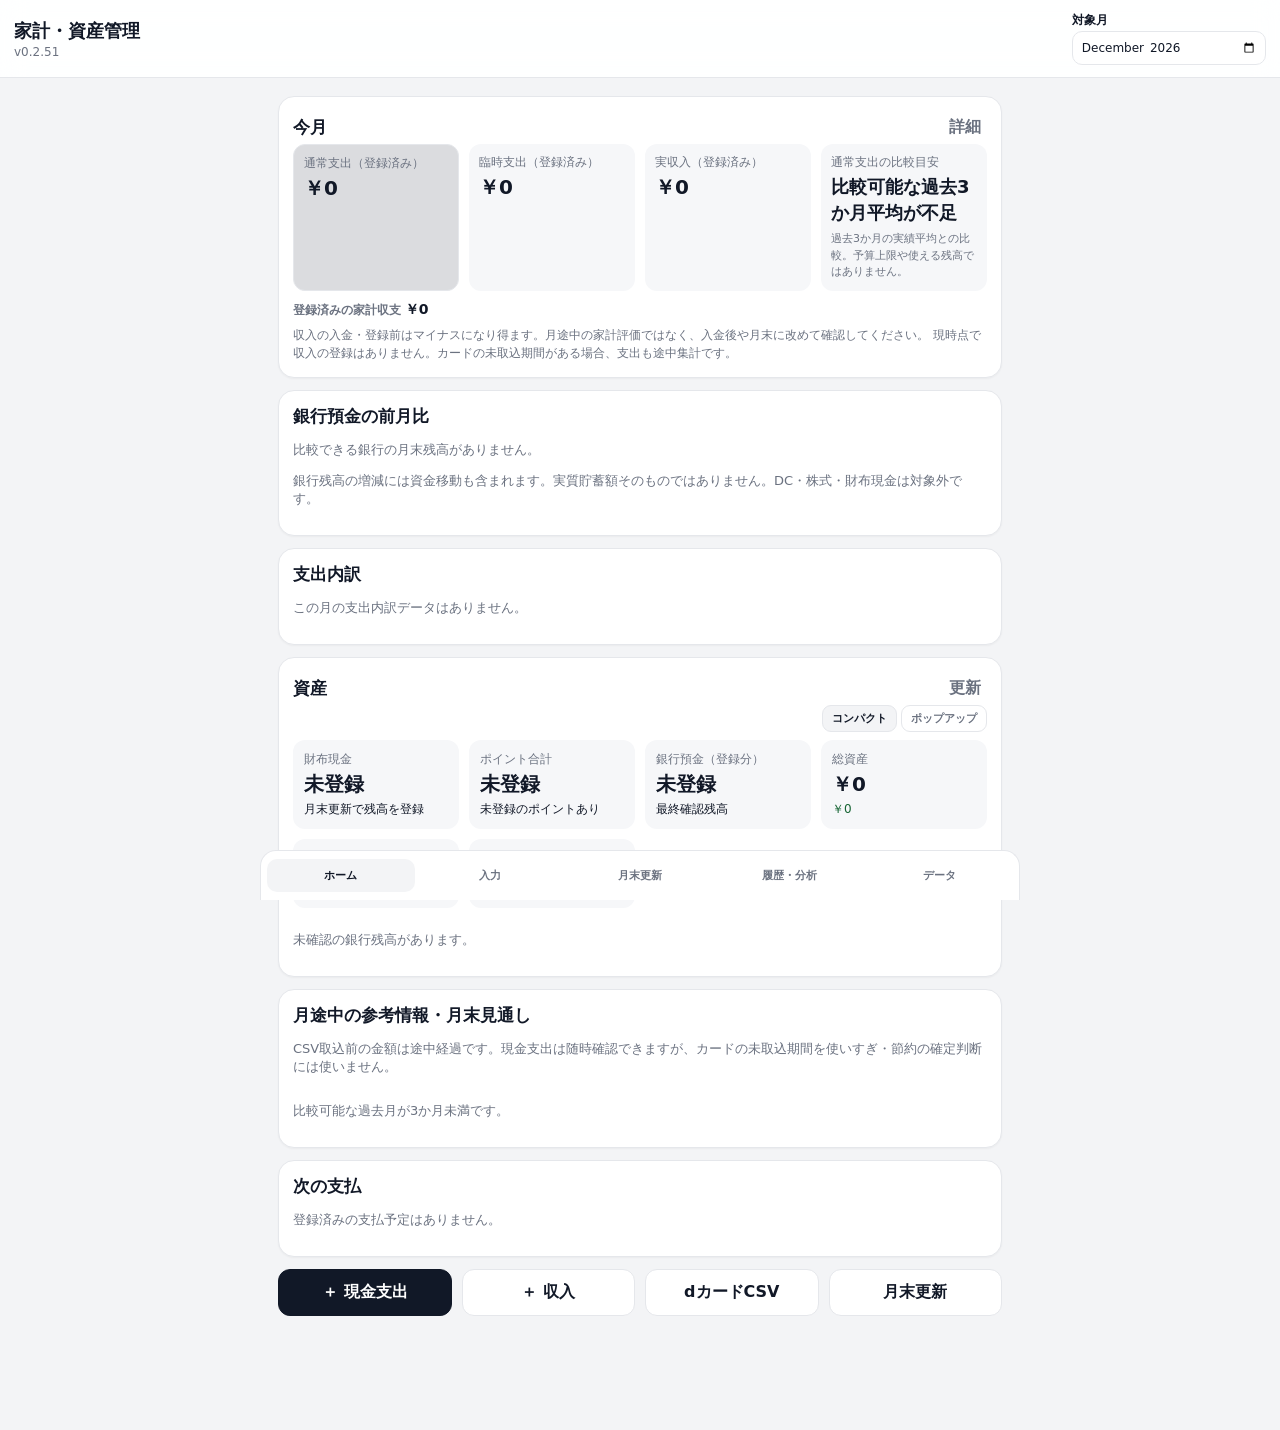
==== commit 2a6c136b: "Prepare v0.2.51 stable after approved home sleep Human QA" ====
--- a/index.html
+++ b/index.html
@@ -6,18 +6,18 @@
   <meta name="theme-color" content="#111827">
   <title>家計・資産管理</title>
   <link rel="manifest" href="manifest.webmanifest">
-  <link rel="stylesheet" href="styles.css?v=0251c2">
-  <link rel="stylesheet" href="pet-game.css?v=0251c2">
-  <link rel="stylesheet" href="pet-hq.css?v=0251c2">
-  <link rel="stylesheet" href="pet-brush.css?v=0251c2">
-  <link rel="stylesheet" href="pet-ball.css?v=0251c2">
-  <link rel="stylesheet" href="pet-sleep.css?v=0251c2">
+  <link rel="stylesheet" href="styles.css?v=0251">
+  <link rel="stylesheet" href="pet-game.css?v=0251">
+  <link rel="stylesheet" href="pet-hq.css?v=0251">
+  <link rel="stylesheet" href="pet-brush.css?v=0251">
+  <link rel="stylesheet" href="pet-ball.css?v=0251">
+  <link rel="stylesheet" href="pet-sleep.css?v=0251">
 </head>
 <body class="app-booting">
   <header class="app-header">
     <div>
       <h1>家計・資産管理</h1>
-      <p class="sub">v0.2.51-candidate.2</p>
+      <p class="sub">v0.2.51</p>
     </div>
     <label class="month-picker">対象月
       <input id="globalMonth" type="month">
@@ -480,13 +480,13 @@
   </section>
   <div id="toast" role="status" aria-live="polite"></div>
 
-  <script src="db.js?v=0251c2"></script>
-  <script src="dcard-import.js?v=0251c2"></script>
-  <script src="analysis.js?v=0251c2"></script>
-  <script src="pet-art.js?v=0251c2"></script>
-  <script src="pet-illustration.js?v=0251c2"></script>
-  <script src="sleep-controller.js?v=0251c2"></script>
-  <script src="pet-game.js?v=0251c2"></script>
-  <script src="app.js?v=0251c2"></script>
+  <script src="db.js?v=0251"></script>
+  <script src="dcard-import.js?v=0251"></script>
+  <script src="analysis.js?v=0251"></script>
+  <script src="pet-art.js?v=0251"></script>
+  <script src="pet-illustration.js?v=0251"></script>
+  <script src="sleep-controller.js?v=0251"></script>
+  <script src="pet-game.js?v=0251"></script>
+  <script src="app.js?v=0251"></script>
 </body>
 </html>
--- a/pet-game.css
+++ b/pet-game.css
@@ -315,13 +315,13 @@
 }
 .pet-art-image{position:absolute;inset:0;background-repeat:no-repeat;background-color:transparent}
 .pet-art-baby:not(.pet-art-yokai) .pet-art-image{
-  background-image:url("./assets/pet-concept-atlas.webp?v=0251c2");background-size:200% 400%;
+  background-image:url("./assets/pet-concept-atlas.webp?v=0251");background-size:200% 400%;
 }
 .pet-art-baby.pet-art-yokai .pet-art-image{
-  background-image:url("./assets/pet-yokai-concept.webp?v=0251c2");background-size:200% 100%;
+  background-image:url("./assets/pet-yokai-concept.webp?v=0251");background-size:200% 100%;
 }
 .pet-art-growth .pet-art-image{
-  background-image:url("./assets/pet-growth-atlas.webp?v=0251c2");background-size:400% 500%;
+  background-image:url("./assets/pet-growth-atlas.webp?v=0251");background-size:400% 500%;
 }
 .pet-art-front.pet-art-baby .pet-art-image{background-position-x:0%}
 .pet-art-side.pet-art-baby .pet-art-image{background-position-x:100%}
@@ -425,7 +425,7 @@
 
 /* candidate.16 rear view sprites: 3 stage columns by 5 species rows, 320x360 pixels per cell. */
 .pet-character .pet-art-back .pet-art-image{
-  background-image:url("./assets/pet-rear-atlas.webp?v=0251c2");
+  background-image:url("./assets/pet-rear-atlas.webp?v=0251");
   background-size:300% 500%;background-repeat:no-repeat;
 }
 .pet-art-back.pet-art-baby .pet-art-image{background-position-x:0%}
@@ -453,7 +453,7 @@
 /* candidate.28: coherent 4-column / 15-row atlas; 320x360 output per cell,
    resampled from approximately 162x162 source, so no native-detail claim. */
 .pet-character .pet-art.pet-unified .pet-art-image{
-  background-image:url('./assets/pet-unified-atlas.webp?v=0251c2');
+  background-image:url('./assets/pet-unified-atlas.webp?v=0251');
   background-size:400% 1500%;background-repeat:no-repeat;transform:none;
 }
 .pet-character .pet-unified.pet-art-front .pet-art-image{background-position-x:0.000000%}
@@ -692,7 +692,7 @@
    960x360 source = 3 cells of 320x360, rendered at 160x180.
    The other 59 sprite variants stay exactly as in candidate.28. */
 .pet-stage .pet-character .pet-unified.pet-art-fantasy.pet-art-baby.pet-art-front > .pet-art-image:first-child{
-  background-image:url('./assets/pet-blink-fantasy-baby.webp?v=0251c2');
+  background-image:url('./assets/pet-blink-fantasy-baby.webp?v=0251');
   background-size:300% 100%;
   background-position:0% 0%;
   animation:pet26-blink-frames 2.8s steps(1,end) infinite;
@@ -724,7 +724,7 @@
 
 /* candidate.28: yokai baby gaze, whole aligned frames; no closed eye. */
 .pet-stage .pet-character .pet-unified.pet-art-yokai.pet-art-baby.pet-art-front > .pet-art-image:first-child{
- background-image:url('./assets/pet-gaze-yokai-baby.svg?v=0251c2');
+ background-image:url('./assets/pet-gaze-yokai-baby.svg?v=0251');
  background-size:300% 100%;
  background-position:0% 0%;
  animation:pet28-gaze-frames 3s steps(1,end) infinite;
@@ -743,13 +743,13 @@
 
 /* candidate.29: real three-frame blink for animal, dinosaur and fairy babies; room/front only. */
 .pet-stage .pet-character .pet-unified.pet-art-animal.pet-art-baby.pet-art-front > .pet-art-image:first-child{
-  background-image:url('./assets/pet-blink-animal-baby.webp?v=0251c2');
+  background-image:url('./assets/pet-blink-animal-baby.webp?v=0251');
 }
 .pet-stage .pet-character .pet-unified.pet-art-dino.pet-art-baby.pet-art-front > .pet-art-image:first-child{
-  background-image:url('./assets/pet-blink-dino-baby.webp?v=0251c2');
+  background-image:url('./assets/pet-blink-dino-baby.webp?v=0251');
 }
 .pet-stage .pet-character .pet-unified.pet-art-fairy.pet-art-baby.pet-art-front > .pet-art-image:first-child{
-  background-image:url('./assets/pet-blink-fairy-baby.webp?v=0251c2');
+  background-image:url('./assets/pet-blink-fairy-baby.webp?v=0251');
 }
 .pet-stage .pet-character .pet-unified.pet-art-animal.pet-art-baby.pet-art-front > .pet-art-image:first-child,
 .pet-stage .pet-character .pet-unified.pet-art-dino.pet-art-baby.pet-art-front > .pet-art-image:first-child,
@@ -785,7 +785,7 @@
 
 /* v0.2.47: whole aligned frames, one small ear twitch, no overlay. */
 .pet-stage .pet-character .pet-unified.pet-art-animal.pet-art-baby.pet-art-front > .pet-art-image:first-child{
-  background-image:url('./assets/pet-animal-baby-blink-ear.webp?v=0251c2');
+  background-image:url('./assets/pet-animal-baby-blink-ear.webp?v=0251');
   background-size:500% 100%;
   background-position:0% 0%;
   animation:pet247-animal-blink-ear 2.8s steps(1,end) infinite;
@@ -810,7 +810,7 @@
 .pet-stage .pet-character .pet-unified.pet-art-animal.pet-art-baby.pet-art-right > .pet-art-image:first-child,
 .pet-stage .pet-character .pet-unified.pet-art-dino.pet-art-baby.pet-art-left > .pet-art-image:first-child,
 .pet-stage .pet-character .pet-unified.pet-art-dino.pet-art-baby.pet-art-right > .pet-art-image:first-child{
-  background-image:url('./assets/pet-baby-tail-sides.webp?v=0251c2');
+  background-image:url('./assets/pet-baby-tail-sides.webp?v=0251');
   background-size:300% 400%;
   background-position-x:0%;
   animation:pet247-tail-sway 2.4s steps(1,end) infinite;
@@ -840,8 +840,8 @@
 .pet-stage .pet-character .pet-unified.pet-art-fantasy.pet-art-baby.pet-art-left > .pet-art-image:first-child,
 .pet-stage .pet-character .pet-unified.pet-art-fantasy.pet-art-baby.pet-art-back > .pet-art-image:first-child,
 .pet-stage .pet-character .pet-unified.pet-art-fantasy.pet-art-baby.pet-art-right > .pet-art-image:first-child{
-  --pet-wing-strip:url('./assets/pet-fantasy-baby-wings.webp?v=0251c2');
-  --pet-blink-strip:url('./assets/pet-blink-fantasy-baby.webp?v=0251c2');
+  --pet-wing-strip:url('./assets/pet-fantasy-baby-wings.webp?v=0251');
+  --pet-blink-strip:url('./assets/pet-blink-fantasy-baby.webp?v=0251');
 }
 .pet-stage .pet-character .pet-unified.pet-art-fantasy.pet-art-baby.pet-art-left > .pet-art-image:first-child,
 .pet-stage .pet-character .pet-unified.pet-art-fantasy.pet-art-baby.pet-art-back > .pet-art-image:first-child,
@@ -876,8 +876,8 @@
 .pet-stage .pet-character .pet-unified.pet-art-fairy.pet-art-baby.pet-art-left > .pet-art-image:first-child,
 .pet-stage .pet-character .pet-unified.pet-art-fairy.pet-art-baby.pet-art-back > .pet-art-image:first-child,
 .pet-stage .pet-character .pet-unified.pet-art-fairy.pet-art-baby.pet-art-right > .pet-art-image:first-child{
-  --pet-wing-strip:url('./assets/pet-fairy-baby-wings.webp?v=0251c2');
-  --pet-blink-strip:url('./assets/pet-blink-fairy-baby.webp?v=0251c2');
+  --pet-wing-strip:url('./assets/pet-fairy-baby-wings.webp?v=0251');
+  --pet-blink-strip:url('./assets/pet-blink-fairy-baby.webp?v=0251');
 }
 .pet-stage .pet-character .pet-unified.pet-art-fairy.pet-art-baby.pet-art-left > .pet-art-image:first-child,
 .pet-stage .pet-character .pet-unified.pet-art-fairy.pet-art-baby.pet-art-back > .pet-art-image:first-child,
@@ -930,7 +930,7 @@
 .pet-stage .pet-character .pet-unified.pet-art-fairy.pet-art-baby.pet-art-front > .pet-art-image:first-child,
 .pet-stage .pet-character .pet-unified.pet-art-fairy.pet-art-baby.pet-art-left > .pet-art-image:first-child,
 .pet-stage .pet-character .pet-unified.pet-art-fairy.pet-art-baby.pet-art-back > .pet-art-image:first-child,
-.pet-stage .pet-character .pet-unified.pet-art-fairy.pet-art-baby.pet-art-right > .pet-art-image:first-child{--pet-wing-strip:url('./assets/pet-fairy-baby-wing-fold.webp?v=0251c2');}
+.pet-stage .pet-character .pet-unified.pet-art-fairy.pet-art-baby.pet-art-right > .pet-art-image:first-child{--pet-wing-strip:url('./assets/pet-fairy-baby-wing-fold.webp?v=0251');}
 .pet-stage .pet-character .pet-unified.pet-art-fairy.pet-art-baby.pet-art-front > .pet-art-image:first-child{animation:pet247-fairy-fold-blink 2.8s steps(1,end) infinite;}
 .pet-stage .pet-character .pet-unified.pet-art-fairy.pet-art-baby.pet-art-left > .pet-art-image:first-child,
 .pet-stage .pet-character .pet-unified.pet-art-fairy.pet-art-baby.pet-art-back > .pet-art-image:first-child,
@@ -959,7 +959,7 @@
 .pet-stage .pet-character .pet-unified.pet-art-fairy.pet-art-baby.pet-art-front > .pet-art-image:first-child,
 .pet-stage .pet-character .pet-unified.pet-art-fairy.pet-art-baby.pet-art-left > .pet-art-image:first-child,
 .pet-stage .pet-character .pet-unified.pet-art-fairy.pet-art-baby.pet-art-back > .pet-art-image:first-child,
-.pet-stage .pet-character .pet-unified.pet-art-fairy.pet-art-baby.pet-art-right > .pet-art-image:first-child{--pet-wing-strip:url('./assets/pet-fairy-baby-wing-axis.webp?v=0251c2');}
+.pet-stage .pet-character .pet-unified.pet-art-fairy.pet-art-baby.pet-art-right > .pet-art-image:first-child{--pet-wing-strip:url('./assets/pet-fairy-baby-wing-axis.webp?v=0251');}
 .pet-stage .pet-character .pet-unified.pet-art-fairy.pet-art-baby.pet-art-front > .pet-art-image:first-child{animation:pet247-fairy-axis-blink 2.8s steps(1,end) infinite;}
 .pet-stage .pet-character .pet-unified.pet-art-fairy.pet-art-baby.pet-art-left > .pet-art-image:first-child,
 .pet-stage .pet-character .pet-unified.pet-art-fairy.pet-art-baby.pet-art-back > .pet-art-image:first-child,
@@ -986,8 +986,8 @@
 .pet-stage .pet-character.pet-mood-idle .pet-unified.pet-art-yokai.pet-art-baby.pet-art-front > .pet-art-image:first-child,
 .pet-stage .pet-character.pet-mood-idle .pet-unified.pet-art-yokai.pet-art-baby.pet-art-left > .pet-art-image:first-child,
 .pet-stage .pet-character.pet-mood-idle .pet-unified.pet-art-yokai.pet-art-baby.pet-art-back > .pet-art-image:first-child,
-.pet-stage .pet-character.pet-mood-idle .pet-unified.pet-art-yokai.pet-art-baby.pet-art-right > .pet-art-image:first-child{--pet-yokai-tail:url('./assets/pet-yokai-baby-tail-swing-fixed.webp?v=0251c2');}
-.pet-stage .pet-character.pet-mood-idle .pet-unified.pet-art-yokai.pet-art-baby.pet-art-front > .pet-art-image:first-child{--pet-yokai-gaze:url('./assets/pet-gaze-yokai-baby.svg?v=0251c2');animation:pet247-yokai-swing-gaze 3s steps(1,end) infinite;}
+.pet-stage .pet-character.pet-mood-idle .pet-unified.pet-art-yokai.pet-art-baby.pet-art-right > .pet-art-image:first-child{--pet-yokai-tail:url('./assets/pet-yokai-baby-tail-swing-fixed.webp?v=0251');}
+.pet-stage .pet-character.pet-mood-idle .pet-unified.pet-art-yokai.pet-art-baby.pet-art-front > .pet-art-image:first-child{--pet-yokai-gaze:url('./assets/pet-gaze-yokai-baby.svg?v=0251');animation:pet247-yokai-swing-gaze 3s steps(1,end) infinite;}
 .pet-stage .pet-character.pet-mood-idle .pet-unified.pet-art-yokai.pet-art-baby.pet-art-left > .pet-art-image:first-child,
 .pet-stage .pet-character.pet-mood-idle .pet-unified.pet-art-yokai.pet-art-baby.pet-art-back > .pet-art-image:first-child,
 .pet-stage .pet-character.pet-mood-idle .pet-unified.pet-art-yokai.pet-art-baby.pet-art-right > .pet-art-image:first-child{background-image:var(--pet-yokai-tail);background-size:500% 400%;background-position-x:0%;animation:pet247-yokai-swing-side 2.4s steps(1,end) infinite;}
@@ -1038,28 +1038,28 @@
   80%{rotate:0deg;translate:0 0}
 }
 .pet-stage .pet-character.pet-mood-pet .pet-unified.pet-art-animal.pet-art-baby.pet-art-front > .pet-art-image:first-child{
-  background-image:url('./assets/pet-animal-baby-blink-ear.webp?v=0251c2');
+  background-image:url('./assets/pet-animal-baby-blink-ear.webp?v=0251');
   background-size:500% 100%;
   background-position:0% 0%;
   --care-half:25%;--care-closed:50%;
   animation:pet247-care-pet-eyes 1.55s steps(1,end) both;
 }
 .pet-stage .pet-character.pet-mood-pet .pet-unified.pet-art-fantasy.pet-art-baby.pet-art-front > .pet-art-image:first-child{
-  background-image:url('./assets/pet-blink-fantasy-baby.webp?v=0251c2');
+  background-image:url('./assets/pet-blink-fantasy-baby.webp?v=0251');
   background-size:300% 100%;
   background-position:0% 0%;
   --care-half:50%;--care-closed:100%;
   animation:pet247-care-pet-eyes 1.55s steps(1,end) both;
 }
 .pet-stage .pet-character.pet-mood-pet .pet-unified.pet-art-dino.pet-art-baby.pet-art-front > .pet-art-image:first-child{
-  background-image:url('./assets/pet-blink-dino-baby.webp?v=0251c2');
+  background-image:url('./assets/pet-blink-dino-baby.webp?v=0251');
   background-size:300% 100%;
   background-position:0% 0%;
   --care-half:50%;--care-closed:100%;
   animation:pet247-care-pet-eyes 1.55s steps(1,end) both;
 }
 .pet-stage .pet-character.pet-mood-pet .pet-unified.pet-art-fairy.pet-art-baby.pet-art-front > .pet-art-image:first-child{
-  background-image:url('./assets/pet-blink-fairy-baby.webp?v=0251c2');
+  background-image:url('./assets/pet-blink-fairy-baby.webp?v=0251');
   background-size:300% 100%;
   background-position:0% 0%;
   /* Skip the previously rejected half-open fairy frame, even in care. */
@@ -1073,7 +1073,7 @@
   90%{background-position-x:0%}
 }
 .pet-stage .pet-character.pet-mood-pet .pet-unified.pet-art-yokai.pet-art-baby.pet-art-front > .pet-art-image:first-child{
-  background-image:url('./assets/pet-yokai-baby-tail-swing-fixed.webp?v=0251c2');
+  background-image:url('./assets/pet-yokai-baby-tail-swing-fixed.webp?v=0251');
   background-size:500% 400%;
   background-position:0% 0%;
   animation:pet247-care-pet-yokai 1.55s steps(1,end) both;
@@ -1117,13 +1117,13 @@
   --food-row:85.714286%;--chew-row:-88px;--prop-row:-88px;--chew-y:75px;--food-y:73.5px;
 }
 .pet-stage .pet-character.pet-mood-food[data-growth="baby"] .pet-unified.pet-art-baby.pet-art-front > .pet-art-image:first-child{
-  background-image:url('./assets/pet-unified-atlas.webp?v=0251c2');
+  background-image:url('./assets/pet-unified-atlas.webp?v=0251');
   background-size:400% 1500%;background-position:0% var(--food-row);
   animation:none!important;
 }
 .pet-stage .pet-character.pet-mood-food[data-growth="baby"] .pet-unified.pet-art-baby.pet-art-front .pet-care-chew{
   display:block;position:absolute;left:var(--chew-x);top:var(--chew-y);width:30px;height:22px;
-  background:url('./assets/pet-baby-chew-closed-q95.webp?v=0251c2') no-repeat 0 var(--chew-row)/60px 110px;
+  background:url('./assets/pet-baby-chew-closed-q95.webp?v=0251') no-repeat 0 var(--chew-row)/60px 110px;
   -webkit-mask-image:linear-gradient(to right,transparent,#000 1px,#000 calc(100% - 1px),transparent),linear-gradient(to bottom,transparent,#000 1px,#000 calc(100% - 1px),transparent);
   -webkit-mask-composite:source-in;
   mask-image:linear-gradient(to right,transparent,#000 1px,#000 calc(100% - 1px),transparent),linear-gradient(to bottom,transparent,#000 1px,#000 calc(100% - 1px),transparent);
@@ -1132,7 +1132,7 @@
 }
 .pet-stage .pet-character.pet-mood-food[data-growth="baby"] .pet-unified.pet-art-baby.pet-art-front .pet-care-food{
   display:block;position:absolute;left:var(--food-x);top:var(--food-y);width:22px;height:22px;
-  background:url('./assets/pet-baby-food-types.svg?v=0251c2') no-repeat 0 var(--prop-row)/22px 110px;
+  background:url('./assets/pet-baby-food-types.svg?v=0251') no-repeat 0 var(--prop-row)/22px 110px;
   z-index:2;opacity:1;animation:pet247-care-food-offer .48s ease-in-out both;
 }
 .pet-stage .pet-character.pet-mood-food[data-growth="baby"] .pet-art-emote{display:none;}
@@ -1178,22 +1178,22 @@
   48%{translate:0 -1px}
 }
 .pet-stage .pet-character.pet-mood-calm .pet-unified.pet-art-baby.pet-art-front.pet-art-animal > .pet-art-image:first-child{
-  background-image:url('./assets/pet-animal-baby-blink-ear.webp?v=0251c2');
+  background-image:url('./assets/pet-animal-baby-blink-ear.webp?v=0251');
   background-size:500% 100%;background-position:0% 0%;--rest-half:25%;--rest-closed:50%;
   animation:pet247-care-calm-eyes 3.05s steps(1,end) both;
 }
 .pet-stage .pet-character.pet-mood-calm .pet-unified.pet-art-baby.pet-art-front.pet-art-fantasy > .pet-art-image:first-child{
-  background-image:url('./assets/pet-blink-fantasy-baby.webp?v=0251c2');
+  background-image:url('./assets/pet-blink-fantasy-baby.webp?v=0251');
   background-size:300% 100%;background-position:0% 0%;--rest-half:50%;--rest-closed:100%;
   animation:pet247-care-calm-eyes 3.05s steps(1,end) both;
 }
 .pet-stage .pet-character.pet-mood-calm .pet-unified.pet-art-baby.pet-art-front.pet-art-dino > .pet-art-image:first-child{
-  background-image:url('./assets/pet-blink-dino-baby.webp?v=0251c2');
+  background-image:url('./assets/pet-blink-dino-baby.webp?v=0251');
   background-size:300% 100%;background-position:0% 0%;--rest-half:50%;--rest-closed:100%;
   animation:pet247-care-calm-eyes 3.05s steps(1,end) both;
 }
 .pet-stage .pet-character.pet-mood-calm .pet-unified.pet-art-baby.pet-art-front.pet-art-fairy > .pet-art-image:first-child{
-  background-image:url('./assets/pet-blink-fairy-baby.webp?v=0251c2');
+  background-image:url('./assets/pet-blink-fairy-baby.webp?v=0251');
   background-size:300% 100%;background-position:0% 0%;--rest-half:0%;--rest-closed:100%;
   animation:pet247-care-calm-eyes 3.05s steps(1,end) both;
 }
@@ -1206,7 +1206,7 @@
 }
 /* Yokai has no accepted closed-eye art. Keep its gaze and quiet the tail. */
 .pet-stage .pet-character.pet-mood-calm .pet-unified.pet-art-baby.pet-art-front.pet-art-yokai > .pet-art-image:first-child{
-  background-image:url('./assets/pet-gaze-yokai-baby.svg?v=0251c2');
+  background-image:url('./assets/pet-gaze-yokai-baby.svg?v=0251');
   background-size:300% 100%;background-position:0% 0%;animation:none!important;
 }
 .pet-stage .pet-character.pet-mood-calm[data-growth="baby"] .pet-art-emote{
@@ -1232,11 +1232,11 @@
   background-color:#e1e9dc;background-size:100% 100%;background-position:center;
   background-repeat:no-repeat;
 }
-.pet-room[data-room-type="animal"]{background-image:url('./assets/pet-room-animal.svg?v=0251c2');}
-.pet-room[data-room-type="fantasy"]{background-image:url('./assets/pet-room-fantasy.svg?v=0251c2');}
-.pet-room[data-room-type="fairy"]{background-image:url('./assets/pet-room-fairy.svg?v=0251c2');}
-.pet-room[data-room-type="yokai"]{background-image:url('./assets/pet-room-yokai.svg?v=0251c2');}
-.pet-room[data-room-type="dino"]{background-image:url('./assets/pet-room-dino.svg?v=0251c2');}
+.pet-room[data-room-type="animal"]{background-image:url('./assets/pet-room-animal.svg?v=0251');}
+.pet-room[data-room-type="fantasy"]{background-image:url('./assets/pet-room-fantasy.svg?v=0251');}
+.pet-room[data-room-type="fairy"]{background-image:url('./assets/pet-room-fairy.svg?v=0251');}
+.pet-room[data-room-type="yokai"]{background-image:url('./assets/pet-room-yokai.svg?v=0251');}
+.pet-room[data-room-type="dino"]{background-image:url('./assets/pet-room-dino.svg?v=0251');}
 .pet-room[data-room-type]:not([data-room-type=""])::after,
 .pet-room[data-room-type]:not([data-room-type=""]):not(.pet-room-decorated)::before{display:none;}
 /* Preserve the already-earned decoration independently of the habitat. */
--- a/pet-sleep.css
+++ b/pet-sleep.css
@@ -5,7 +5,7 @@
 @keyframes sleep-eyes{0%{background-position-x:0%}18%{background-position-x:25%}35%{background-position-x:50%}47%{background-position-x:25%}61%{background-position-x:50%}100%{background-position-x:50%}}
 @keyframes sleep-nod{0%,100%{transform:translateY(0)}30%,64%,100%{transform:translateY(3px) rotate(-2deg)}48%{transform:translateY(1px)}}
 :is(#petAvatar,#petVisitor.pet-home-companion) .pet-character[data-growth="baby"][data-sleep-state="sleep"] .pet-illustration,:is(#petAvatar,#petVisitor.pet-home-companion) .pet-character[data-growth="baby"][data-sleep-state="wake"] .pet-illustration{animation:none!important;transform:none!important;translate:none!important}
-:is(#petAvatar,#petVisitor.pet-home-companion) .pet-character[data-growth="baby"][data-sleep-state="sleep"] .pet-illustration>.pet-art-image:first-child{background-image:url(assets/animal-sleep.webp?v=0251c2)!important;background-size:100% 100%!important;background-position:0 0!important;transform-origin:50% 95%;animation:sleep-breath 4.4s ease-in-out infinite!important}
+:is(#petAvatar,#petVisitor.pet-home-companion) .pet-character[data-growth="baby"][data-sleep-state="sleep"] .pet-illustration>.pet-art-image:first-child{background-image:url(assets/animal-sleep.webp?v=0251)!important;background-size:100% 100%!important;background-position:0 0!important;transform-origin:50% 95%;animation:sleep-breath 4.4s ease-in-out infinite!important}
 @keyframes sleep-breath{0%,100%{transform:scale(1,1)}50%{transform:scale(1.008,1.022)}}
 :is(#petAvatar,#petVisitor.pet-home-companion) .pet-character[data-growth="baby"][data-sleep-state="wake"] .pet-illustration>.pet-art-image:first-child{background-image:var(--hq-face)!important;background-size:500% 100%!important;background-position-y:0%!important;animation:sleep-wake .75s steps(1,end) both!important}
 @keyframes sleep-wake{0%{background-position-x:50%}35%{background-position-x:25%}75%,100%{background-position-x:0%}}
@@ -19,7 +19,7 @@
 @media(prefers-reduced-motion:reduce){:is(#petAvatar,#petVisitor.pet-home-companion) .pet-character[data-growth="baby"][data-sleep-state="sleep"] .pet-sleep-zzz{animation:none!important;transform:none!important;opacity:.9}}
 
 /* r3: closed mouth from the approved food sprite, only during drowsy. */
-:is(#petAvatar,#petVisitor.pet-home-companion) .pet-character[data-growth="baby"][data-sleep-state="drowsy"] .pet-illustration.pet-art-animal.pet-art-baby.pet-art-front>.pet-art-image:first-child::after{content:"";position:absolute;inset:0;background:url(assets/animal-drowsy-mouth.webp?v=0251c2) 0 0/100% 100% no-repeat;pointer-events:none}
+:is(#petAvatar,#petVisitor.pet-home-companion) .pet-character[data-growth="baby"][data-sleep-state="drowsy"] .pet-illustration.pet-art-animal.pet-art-baby.pet-art-front>.pet-art-image:first-child::after{content:"";position:absolute;inset:0;background:url(assets/animal-drowsy-mouth.webp?v=0251) 0 0/100% 100% no-repeat;pointer-events:none}
 
 
 /* Five-species trial: animal r3 rules remain byte-identical. */
@@ -29,12 +29,12 @@
 :is(#petAvatar,#petVisitor.pet-home-companion) .pet-character[data-growth="baby"]:not([data-type="animal"])[data-sleep-state="wake"] .pet-illustration>.pet-art-image:first-child{animation:sleep-wake-3 .75s steps(1,end) both!important}
 @keyframes sleep-wake-3{0%{background-position-x:100%}35%{background-position-x:50%}75%,100%{background-position-x:0%}}
 :is(#petAvatar,#petVisitor.pet-home-companion) .pet-character[data-growth="baby"]:is([data-type="fantasy"],[data-type="dino"],[data-type="yokai"])[data-sleep-state="sleep"] .pet-illustration>.pet-art-image:first-child{background-image:var(--hq-face)!important;background-position:100% 0!important}
-:is(#petAvatar,#petVisitor.pet-home-companion) .pet-character[data-growth="baby"][data-type="fairy"][data-sleep-state="sleep"] .pet-illustration>.pet-art-image:first-child{background-image:url(assets/fairy-sleep.webp?v=0251c2)!important;background-size:100% 100%!important;background-position:0 0!important}
-:is(#petAvatar,#petVisitor.pet-home-companion) .pet-character[data-growth="baby"][data-type="yokai"][data-sleep-state] .pet-illustration>.pet-art-image:first-child{background-image:url(assets/yokai-sleep-face.webp?v=0251c2)!important}
+:is(#petAvatar,#petVisitor.pet-home-companion) .pet-character[data-growth="baby"][data-type="fairy"][data-sleep-state="sleep"] .pet-illustration>.pet-art-image:first-child{background-image:url(assets/fairy-sleep.webp?v=0251)!important;background-size:100% 100%!important;background-position:0 0!important}
+:is(#petAvatar,#petVisitor.pet-home-companion) .pet-character[data-growth="baby"][data-type="yokai"][data-sleep-state] .pet-illustration>.pet-art-image:first-child{background-image:url(assets/yokai-sleep-face.webp?v=0251)!important}
 :is(#petAvatar,#petVisitor.pet-home-companion) .pet-character[data-growth="baby"]:not([data-type="animal"])[data-sleep-state] .pet-illustration>:is(.pet-part-wing,.pet-part-ear,.pet-part-tail,.pet-care-food,.pet-care-chew,.pet-care-brush){display:none!important;animation:none!important}
-:is(#petAvatar,#petVisitor.pet-home-companion) .pet-character[data-growth="baby"][data-type="fantasy"]:is([data-sleep-state="drowsy"],[data-sleep-state="sleep"]) .pet-illustration>.pet-art-image:first-child::after{content:"";position:absolute;inset:0;background:url(assets/fantasy-sleep-mouth.webp?v=0251c2) 0 0/100% 100% no-repeat;pointer-events:none}
-:is(#petAvatar,#petVisitor.pet-home-companion) .pet-character[data-growth="baby"][data-type="fairy"][data-sleep-state="drowsy"] .pet-illustration>.pet-art-image:first-child::after{content:"";position:absolute;inset:0;background:url(assets/fairy-sleep-mouth.webp?v=0251c2) 0 0/100% 100% no-repeat;pointer-events:none}
-:is(#petAvatar,#petVisitor.pet-home-companion) .pet-character[data-growth="baby"][data-type="dino"]:is([data-sleep-state="drowsy"],[data-sleep-state="sleep"]) .pet-illustration>.pet-art-image:first-child::after{content:"";position:absolute;inset:0;background:url(assets/dino-sleep-mouth.webp?v=0251c2) 0 0/100% 100% no-repeat;pointer-events:none}
+:is(#petAvatar,#petVisitor.pet-home-companion) .pet-character[data-growth="baby"][data-type="fantasy"]:is([data-sleep-state="drowsy"],[data-sleep-state="sleep"]) .pet-illustration>.pet-art-image:first-child::after{content:"";position:absolute;inset:0;background:url(assets/fantasy-sleep-mouth.webp?v=0251) 0 0/100% 100% no-repeat;pointer-events:none}
+:is(#petAvatar,#petVisitor.pet-home-companion) .pet-character[data-growth="baby"][data-type="fairy"][data-sleep-state="drowsy"] .pet-illustration>.pet-art-image:first-child::after{content:"";position:absolute;inset:0;background:url(assets/fairy-sleep-mouth.webp?v=0251) 0 0/100% 100% no-repeat;pointer-events:none}
+:is(#petAvatar,#petVisitor.pet-home-companion) .pet-character[data-growth="baby"][data-type="dino"]:is([data-sleep-state="drowsy"],[data-sleep-state="sleep"]) .pet-illustration>.pet-art-image:first-child::after{content:"";position:absolute;inset:0;background:url(assets/dino-sleep-mouth.webp?v=0251) 0 0/100% 100% no-repeat;pointer-events:none}
 @media(prefers-reduced-motion:reduce){:is(#petAvatar,#petVisitor.pet-home-companion) .pet-character[data-growth="baby"]:not([data-type="animal"])[data-sleep-state="drowsy"] .pet-illustration>.pet-art-image:first-child{animation:none!important;background-position:50% 0!important}:is(#petAvatar,#petVisitor.pet-home-companion) .pet-character[data-growth="baby"]:not([data-type="animal"])[data-sleep-state="wake"] .pet-illustration>.pet-art-image:first-child{animation:none!important;background-position:0 0!important}}
 
 :is(#petAvatar,#petVisitor.pet-home-companion) .pet-character[data-growth="baby"][data-sleep-state] .pet-illustration>:is(.pet-part-wing,.pet-part-ear,.pet-part-tail,.pet-care-food,.pet-care-chew,.pet-care-brush){display:none!important;animation:none!important}
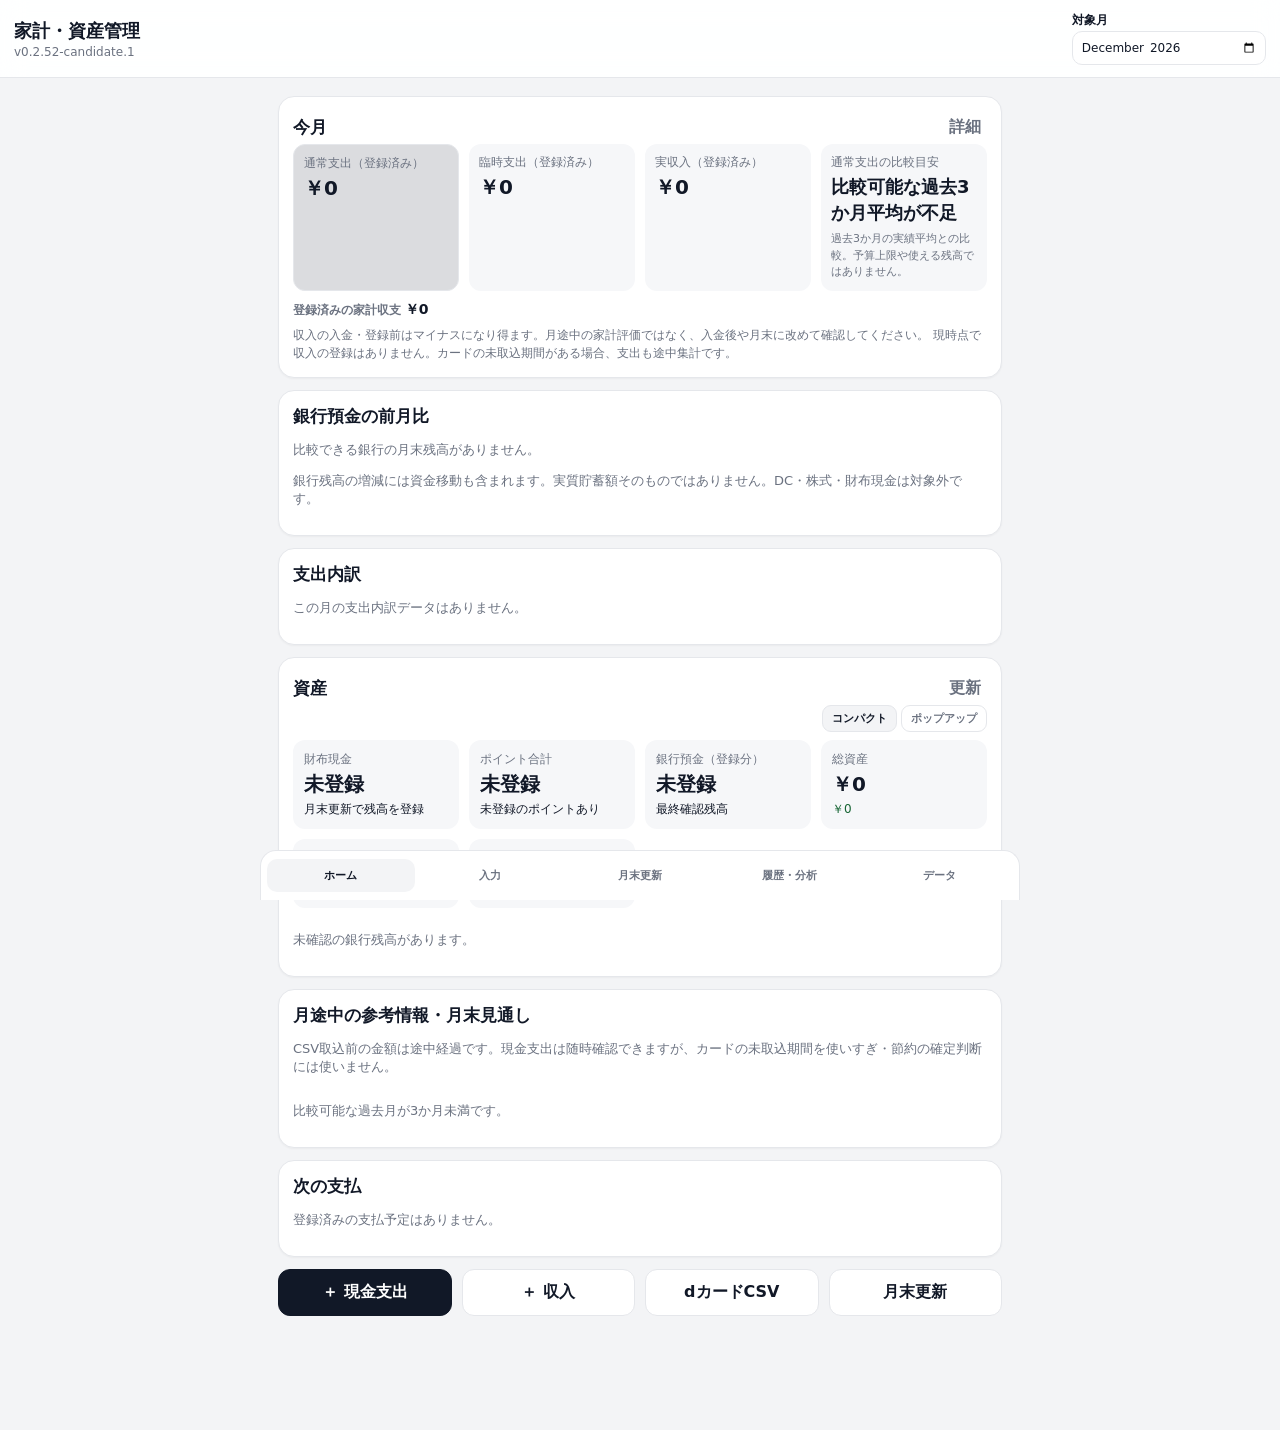
==== commit 7e475c6b: "Integrate approved teen companion animations (v0.2.52-candidate.1)" ====
--- a/index.html
+++ b/index.html
@@ -6,18 +6,19 @@
   <meta name="theme-color" content="#111827">
   <title>家計・資産管理</title>
   <link rel="manifest" href="manifest.webmanifest">
-  <link rel="stylesheet" href="styles.css?v=0251">
-  <link rel="stylesheet" href="pet-game.css?v=0251">
-  <link rel="stylesheet" href="pet-hq.css?v=0251">
-  <link rel="stylesheet" href="pet-brush.css?v=0251">
-  <link rel="stylesheet" href="pet-ball.css?v=0251">
-  <link rel="stylesheet" href="pet-sleep.css?v=0251">
+  <link rel="stylesheet" href="styles.css?v=0252c1">
+  <link rel="stylesheet" href="pet-game.css?v=0252c1">
+  <link rel="stylesheet" href="pet-hq.css?v=0252c1">
+  <link rel="stylesheet" href="pet-brush.css?v=0252c1">
+  <link rel="stylesheet" href="pet-ball.css?v=0252c1">
+  <link rel="stylesheet" href="pet-sleep.css?v=0252c1">
+  <link rel="stylesheet" href="pet-teen.css?v=0252c1">
 </head>
 <body class="app-booting">
   <header class="app-header">
     <div>
       <h1>家計・資産管理</h1>
-      <p class="sub">v0.2.51</p>
+      <p class="sub">v0.2.52-candidate.1</p>
     </div>
     <label class="month-picker">対象月
       <input id="globalMonth" type="month">
@@ -480,13 +481,15 @@
   </section>
   <div id="toast" role="status" aria-live="polite"></div>
 
-  <script src="db.js?v=0251"></script>
-  <script src="dcard-import.js?v=0251"></script>
-  <script src="analysis.js?v=0251"></script>
-  <script src="pet-art.js?v=0251"></script>
-  <script src="pet-illustration.js?v=0251"></script>
-  <script src="sleep-controller.js?v=0251"></script>
-  <script src="pet-game.js?v=0251"></script>
-  <script src="app.js?v=0251"></script>
+  <script src="db.js?v=0252c1"></script>
+  <script src="dcard-import.js?v=0252c1"></script>
+  <script src="analysis.js?v=0252c1"></script>
+  <script src="pet-art.js?v=0252c1"></script>
+  <script src="pet-illustration.js?v=0252c1"></script>
+  <script src="sleep-controller.js?v=0252c1"></script>
+  <script src="teen-art-data.js?v=0252c1"></script>
+  <script src="pet-teen.js?v=0252c1"></script>
+  <script src="pet-game.js?v=0252c1"></script>
+  <script src="app.js?v=0252c1"></script>
 </body>
 </html>
--- a/pet-game.css
+++ b/pet-game.css
@@ -315,13 +315,13 @@
 }
 .pet-art-image{position:absolute;inset:0;background-repeat:no-repeat;background-color:transparent}
 .pet-art-baby:not(.pet-art-yokai) .pet-art-image{
-  background-image:url("./assets/pet-concept-atlas.webp?v=0251");background-size:200% 400%;
+  background-image:url("./assets/pet-concept-atlas.webp?v=0252c1");background-size:200% 400%;
 }
 .pet-art-baby.pet-art-yokai .pet-art-image{
-  background-image:url("./assets/pet-yokai-concept.webp?v=0251");background-size:200% 100%;
+  background-image:url("./assets/pet-yokai-concept.webp?v=0252c1");background-size:200% 100%;
 }
 .pet-art-growth .pet-art-image{
-  background-image:url("./assets/pet-growth-atlas.webp?v=0251");background-size:400% 500%;
+  background-image:url("./assets/pet-growth-atlas.webp?v=0252c1");background-size:400% 500%;
 }
 .pet-art-front.pet-art-baby .pet-art-image{background-position-x:0%}
 .pet-art-side.pet-art-baby .pet-art-image{background-position-x:100%}
@@ -425,7 +425,7 @@
 
 /* candidate.16 rear view sprites: 3 stage columns by 5 species rows, 320x360 pixels per cell. */
 .pet-character .pet-art-back .pet-art-image{
-  background-image:url("./assets/pet-rear-atlas.webp?v=0251");
+  background-image:url("./assets/pet-rear-atlas.webp?v=0252c1");
   background-size:300% 500%;background-repeat:no-repeat;
 }
 .pet-art-back.pet-art-baby .pet-art-image{background-position-x:0%}
@@ -453,7 +453,7 @@
 /* candidate.28: coherent 4-column / 15-row atlas; 320x360 output per cell,
    resampled from approximately 162x162 source, so no native-detail claim. */
 .pet-character .pet-art.pet-unified .pet-art-image{
-  background-image:url('./assets/pet-unified-atlas.webp?v=0251');
+  background-image:url('./assets/pet-unified-atlas.webp?v=0252c1');
   background-size:400% 1500%;background-repeat:no-repeat;transform:none;
 }
 .pet-character .pet-unified.pet-art-front .pet-art-image{background-position-x:0.000000%}
@@ -692,7 +692,7 @@
    960x360 source = 3 cells of 320x360, rendered at 160x180.
    The other 59 sprite variants stay exactly as in candidate.28. */
 .pet-stage .pet-character .pet-unified.pet-art-fantasy.pet-art-baby.pet-art-front > .pet-art-image:first-child{
-  background-image:url('./assets/pet-blink-fantasy-baby.webp?v=0251');
+  background-image:url('./assets/pet-blink-fantasy-baby.webp?v=0252c1');
   background-size:300% 100%;
   background-position:0% 0%;
   animation:pet26-blink-frames 2.8s steps(1,end) infinite;
@@ -724,7 +724,7 @@
 
 /* candidate.28: yokai baby gaze, whole aligned frames; no closed eye. */
 .pet-stage .pet-character .pet-unified.pet-art-yokai.pet-art-baby.pet-art-front > .pet-art-image:first-child{
- background-image:url('./assets/pet-gaze-yokai-baby.svg?v=0251');
+ background-image:url('./assets/pet-gaze-yokai-baby.svg?v=0252c1');
  background-size:300% 100%;
  background-position:0% 0%;
  animation:pet28-gaze-frames 3s steps(1,end) infinite;
@@ -743,13 +743,13 @@
 
 /* candidate.29: real three-frame blink for animal, dinosaur and fairy babies; room/front only. */
 .pet-stage .pet-character .pet-unified.pet-art-animal.pet-art-baby.pet-art-front > .pet-art-image:first-child{
-  background-image:url('./assets/pet-blink-animal-baby.webp?v=0251');
+  background-image:url('./assets/pet-blink-animal-baby.webp?v=0252c1');
 }
 .pet-stage .pet-character .pet-unified.pet-art-dino.pet-art-baby.pet-art-front > .pet-art-image:first-child{
-  background-image:url('./assets/pet-blink-dino-baby.webp?v=0251');
+  background-image:url('./assets/pet-blink-dino-baby.webp?v=0252c1');
 }
 .pet-stage .pet-character .pet-unified.pet-art-fairy.pet-art-baby.pet-art-front > .pet-art-image:first-child{
-  background-image:url('./assets/pet-blink-fairy-baby.webp?v=0251');
+  background-image:url('./assets/pet-blink-fairy-baby.webp?v=0252c1');
 }
 .pet-stage .pet-character .pet-unified.pet-art-animal.pet-art-baby.pet-art-front > .pet-art-image:first-child,
 .pet-stage .pet-character .pet-unified.pet-art-dino.pet-art-baby.pet-art-front > .pet-art-image:first-child,
@@ -785,7 +785,7 @@
 
 /* v0.2.47: whole aligned frames, one small ear twitch, no overlay. */
 .pet-stage .pet-character .pet-unified.pet-art-animal.pet-art-baby.pet-art-front > .pet-art-image:first-child{
-  background-image:url('./assets/pet-animal-baby-blink-ear.webp?v=0251');
+  background-image:url('./assets/pet-animal-baby-blink-ear.webp?v=0252c1');
   background-size:500% 100%;
   background-position:0% 0%;
   animation:pet247-animal-blink-ear 2.8s steps(1,end) infinite;
@@ -810,7 +810,7 @@
 .pet-stage .pet-character .pet-unified.pet-art-animal.pet-art-baby.pet-art-right > .pet-art-image:first-child,
 .pet-stage .pet-character .pet-unified.pet-art-dino.pet-art-baby.pet-art-left > .pet-art-image:first-child,
 .pet-stage .pet-character .pet-unified.pet-art-dino.pet-art-baby.pet-art-right > .pet-art-image:first-child{
-  background-image:url('./assets/pet-baby-tail-sides.webp?v=0251');
+  background-image:url('./assets/pet-baby-tail-sides.webp?v=0252c1');
   background-size:300% 400%;
   background-position-x:0%;
   animation:pet247-tail-sway 2.4s steps(1,end) infinite;
@@ -840,8 +840,8 @@
 .pet-stage .pet-character .pet-unified.pet-art-fantasy.pet-art-baby.pet-art-left > .pet-art-image:first-child,
 .pet-stage .pet-character .pet-unified.pet-art-fantasy.pet-art-baby.pet-art-back > .pet-art-image:first-child,
 .pet-stage .pet-character .pet-unified.pet-art-fantasy.pet-art-baby.pet-art-right > .pet-art-image:first-child{
-  --pet-wing-strip:url('./assets/pet-fantasy-baby-wings.webp?v=0251');
-  --pet-blink-strip:url('./assets/pet-blink-fantasy-baby.webp?v=0251');
+  --pet-wing-strip:url('./assets/pet-fantasy-baby-wings.webp?v=0252c1');
+  --pet-blink-strip:url('./assets/pet-blink-fantasy-baby.webp?v=0252c1');
 }
 .pet-stage .pet-character .pet-unified.pet-art-fantasy.pet-art-baby.pet-art-left > .pet-art-image:first-child,
 .pet-stage .pet-character .pet-unified.pet-art-fantasy.pet-art-baby.pet-art-back > .pet-art-image:first-child,
@@ -876,8 +876,8 @@
 .pet-stage .pet-character .pet-unified.pet-art-fairy.pet-art-baby.pet-art-left > .pet-art-image:first-child,
 .pet-stage .pet-character .pet-unified.pet-art-fairy.pet-art-baby.pet-art-back > .pet-art-image:first-child,
 .pet-stage .pet-character .pet-unified.pet-art-fairy.pet-art-baby.pet-art-right > .pet-art-image:first-child{
-  --pet-wing-strip:url('./assets/pet-fairy-baby-wings.webp?v=0251');
-  --pet-blink-strip:url('./assets/pet-blink-fairy-baby.webp?v=0251');
+  --pet-wing-strip:url('./assets/pet-fairy-baby-wings.webp?v=0252c1');
+  --pet-blink-strip:url('./assets/pet-blink-fairy-baby.webp?v=0252c1');
 }
 .pet-stage .pet-character .pet-unified.pet-art-fairy.pet-art-baby.pet-art-left > .pet-art-image:first-child,
 .pet-stage .pet-character .pet-unified.pet-art-fairy.pet-art-baby.pet-art-back > .pet-art-image:first-child,
@@ -930,7 +930,7 @@
 .pet-stage .pet-character .pet-unified.pet-art-fairy.pet-art-baby.pet-art-front > .pet-art-image:first-child,
 .pet-stage .pet-character .pet-unified.pet-art-fairy.pet-art-baby.pet-art-left > .pet-art-image:first-child,
 .pet-stage .pet-character .pet-unified.pet-art-fairy.pet-art-baby.pet-art-back > .pet-art-image:first-child,
-.pet-stage .pet-character .pet-unified.pet-art-fairy.pet-art-baby.pet-art-right > .pet-art-image:first-child{--pet-wing-strip:url('./assets/pet-fairy-baby-wing-fold.webp?v=0251');}
+.pet-stage .pet-character .pet-unified.pet-art-fairy.pet-art-baby.pet-art-right > .pet-art-image:first-child{--pet-wing-strip:url('./assets/pet-fairy-baby-wing-fold.webp?v=0252c1');}
 .pet-stage .pet-character .pet-unified.pet-art-fairy.pet-art-baby.pet-art-front > .pet-art-image:first-child{animation:pet247-fairy-fold-blink 2.8s steps(1,end) infinite;}
 .pet-stage .pet-character .pet-unified.pet-art-fairy.pet-art-baby.pet-art-left > .pet-art-image:first-child,
 .pet-stage .pet-character .pet-unified.pet-art-fairy.pet-art-baby.pet-art-back > .pet-art-image:first-child,
@@ -959,7 +959,7 @@
 .pet-stage .pet-character .pet-unified.pet-art-fairy.pet-art-baby.pet-art-front > .pet-art-image:first-child,
 .pet-stage .pet-character .pet-unified.pet-art-fairy.pet-art-baby.pet-art-left > .pet-art-image:first-child,
 .pet-stage .pet-character .pet-unified.pet-art-fairy.pet-art-baby.pet-art-back > .pet-art-image:first-child,
-.pet-stage .pet-character .pet-unified.pet-art-fairy.pet-art-baby.pet-art-right > .pet-art-image:first-child{--pet-wing-strip:url('./assets/pet-fairy-baby-wing-axis.webp?v=0251');}
+.pet-stage .pet-character .pet-unified.pet-art-fairy.pet-art-baby.pet-art-right > .pet-art-image:first-child{--pet-wing-strip:url('./assets/pet-fairy-baby-wing-axis.webp?v=0252c1');}
 .pet-stage .pet-character .pet-unified.pet-art-fairy.pet-art-baby.pet-art-front > .pet-art-image:first-child{animation:pet247-fairy-axis-blink 2.8s steps(1,end) infinite;}
 .pet-stage .pet-character .pet-unified.pet-art-fairy.pet-art-baby.pet-art-left > .pet-art-image:first-child,
 .pet-stage .pet-character .pet-unified.pet-art-fairy.pet-art-baby.pet-art-back > .pet-art-image:first-child,
@@ -986,8 +986,8 @@
 .pet-stage .pet-character.pet-mood-idle .pet-unified.pet-art-yokai.pet-art-baby.pet-art-front > .pet-art-image:first-child,
 .pet-stage .pet-character.pet-mood-idle .pet-unified.pet-art-yokai.pet-art-baby.pet-art-left > .pet-art-image:first-child,
 .pet-stage .pet-character.pet-mood-idle .pet-unified.pet-art-yokai.pet-art-baby.pet-art-back > .pet-art-image:first-child,
-.pet-stage .pet-character.pet-mood-idle .pet-unified.pet-art-yokai.pet-art-baby.pet-art-right > .pet-art-image:first-child{--pet-yokai-tail:url('./assets/pet-yokai-baby-tail-swing-fixed.webp?v=0251');}
-.pet-stage .pet-character.pet-mood-idle .pet-unified.pet-art-yokai.pet-art-baby.pet-art-front > .pet-art-image:first-child{--pet-yokai-gaze:url('./assets/pet-gaze-yokai-baby.svg?v=0251');animation:pet247-yokai-swing-gaze 3s steps(1,end) infinite;}
+.pet-stage .pet-character.pet-mood-idle .pet-unified.pet-art-yokai.pet-art-baby.pet-art-right > .pet-art-image:first-child{--pet-yokai-tail:url('./assets/pet-yokai-baby-tail-swing-fixed.webp?v=0252c1');}
+.pet-stage .pet-character.pet-mood-idle .pet-unified.pet-art-yokai.pet-art-baby.pet-art-front > .pet-art-image:first-child{--pet-yokai-gaze:url('./assets/pet-gaze-yokai-baby.svg?v=0252c1');animation:pet247-yokai-swing-gaze 3s steps(1,end) infinite;}
 .pet-stage .pet-character.pet-mood-idle .pet-unified.pet-art-yokai.pet-art-baby.pet-art-left > .pet-art-image:first-child,
 .pet-stage .pet-character.pet-mood-idle .pet-unified.pet-art-yokai.pet-art-baby.pet-art-back > .pet-art-image:first-child,
 .pet-stage .pet-character.pet-mood-idle .pet-unified.pet-art-yokai.pet-art-baby.pet-art-right > .pet-art-image:first-child{background-image:var(--pet-yokai-tail);background-size:500% 400%;background-position-x:0%;animation:pet247-yokai-swing-side 2.4s steps(1,end) infinite;}
@@ -1038,28 +1038,28 @@
   80%{rotate:0deg;translate:0 0}
 }
 .pet-stage .pet-character.pet-mood-pet .pet-unified.pet-art-animal.pet-art-baby.pet-art-front > .pet-art-image:first-child{
-  background-image:url('./assets/pet-animal-baby-blink-ear.webp?v=0251');
+  background-image:url('./assets/pet-animal-baby-blink-ear.webp?v=0252c1');
   background-size:500% 100%;
   background-position:0% 0%;
   --care-half:25%;--care-closed:50%;
   animation:pet247-care-pet-eyes 1.55s steps(1,end) both;
 }
 .pet-stage .pet-character.pet-mood-pet .pet-unified.pet-art-fantasy.pet-art-baby.pet-art-front > .pet-art-image:first-child{
-  background-image:url('./assets/pet-blink-fantasy-baby.webp?v=0251');
+  background-image:url('./assets/pet-blink-fantasy-baby.webp?v=0252c1');
   background-size:300% 100%;
   background-position:0% 0%;
   --care-half:50%;--care-closed:100%;
   animation:pet247-care-pet-eyes 1.55s steps(1,end) both;
 }
 .pet-stage .pet-character.pet-mood-pet .pet-unified.pet-art-dino.pet-art-baby.pet-art-front > .pet-art-image:first-child{
-  background-image:url('./assets/pet-blink-dino-baby.webp?v=0251');
+  background-image:url('./assets/pet-blink-dino-baby.webp?v=0252c1');
   background-size:300% 100%;
   background-position:0% 0%;
   --care-half:50%;--care-closed:100%;
   animation:pet247-care-pet-eyes 1.55s steps(1,end) both;
 }
 .pet-stage .pet-character.pet-mood-pet .pet-unified.pet-art-fairy.pet-art-baby.pet-art-front > .pet-art-image:first-child{
-  background-image:url('./assets/pet-blink-fairy-baby.webp?v=0251');
+  background-image:url('./assets/pet-blink-fairy-baby.webp?v=0252c1');
   background-size:300% 100%;
   background-position:0% 0%;
   /* Skip the previously rejected half-open fairy frame, even in care. */
@@ -1073,7 +1073,7 @@
   90%{background-position-x:0%}
 }
 .pet-stage .pet-character.pet-mood-pet .pet-unified.pet-art-yokai.pet-art-baby.pet-art-front > .pet-art-image:first-child{
-  background-image:url('./assets/pet-yokai-baby-tail-swing-fixed.webp?v=0251');
+  background-image:url('./assets/pet-yokai-baby-tail-swing-fixed.webp?v=0252c1');
   background-size:500% 400%;
   background-position:0% 0%;
   animation:pet247-care-pet-yokai 1.55s steps(1,end) both;
@@ -1117,13 +1117,13 @@
   --food-row:85.714286%;--chew-row:-88px;--prop-row:-88px;--chew-y:75px;--food-y:73.5px;
 }
 .pet-stage .pet-character.pet-mood-food[data-growth="baby"] .pet-unified.pet-art-baby.pet-art-front > .pet-art-image:first-child{
-  background-image:url('./assets/pet-unified-atlas.webp?v=0251');
+  background-image:url('./assets/pet-unified-atlas.webp?v=0252c1');
   background-size:400% 1500%;background-position:0% var(--food-row);
   animation:none!important;
 }
 .pet-stage .pet-character.pet-mood-food[data-growth="baby"] .pet-unified.pet-art-baby.pet-art-front .pet-care-chew{
   display:block;position:absolute;left:var(--chew-x);top:var(--chew-y);width:30px;height:22px;
-  background:url('./assets/pet-baby-chew-closed-q95.webp?v=0251') no-repeat 0 var(--chew-row)/60px 110px;
+  background:url('./assets/pet-baby-chew-closed-q95.webp?v=0252c1') no-repeat 0 var(--chew-row)/60px 110px;
   -webkit-mask-image:linear-gradient(to right,transparent,#000 1px,#000 calc(100% - 1px),transparent),linear-gradient(to bottom,transparent,#000 1px,#000 calc(100% - 1px),transparent);
   -webkit-mask-composite:source-in;
   mask-image:linear-gradient(to right,transparent,#000 1px,#000 calc(100% - 1px),transparent),linear-gradient(to bottom,transparent,#000 1px,#000 calc(100% - 1px),transparent);
@@ -1132,7 +1132,7 @@
 }
 .pet-stage .pet-character.pet-mood-food[data-growth="baby"] .pet-unified.pet-art-baby.pet-art-front .pet-care-food{
   display:block;position:absolute;left:var(--food-x);top:var(--food-y);width:22px;height:22px;
-  background:url('./assets/pet-baby-food-types.svg?v=0251') no-repeat 0 var(--prop-row)/22px 110px;
+  background:url('./assets/pet-baby-food-types.svg?v=0252c1') no-repeat 0 var(--prop-row)/22px 110px;
   z-index:2;opacity:1;animation:pet247-care-food-offer .48s ease-in-out both;
 }
 .pet-stage .pet-character.pet-mood-food[data-growth="baby"] .pet-art-emote{display:none;}
@@ -1178,22 +1178,22 @@
   48%{translate:0 -1px}
 }
 .pet-stage .pet-character.pet-mood-calm .pet-unified.pet-art-baby.pet-art-front.pet-art-animal > .pet-art-image:first-child{
-  background-image:url('./assets/pet-animal-baby-blink-ear.webp?v=0251');
+  background-image:url('./assets/pet-animal-baby-blink-ear.webp?v=0252c1');
   background-size:500% 100%;background-position:0% 0%;--rest-half:25%;--rest-closed:50%;
   animation:pet247-care-calm-eyes 3.05s steps(1,end) both;
 }
 .pet-stage .pet-character.pet-mood-calm .pet-unified.pet-art-baby.pet-art-front.pet-art-fantasy > .pet-art-image:first-child{
-  background-image:url('./assets/pet-blink-fantasy-baby.webp?v=0251');
+  background-image:url('./assets/pet-blink-fantasy-baby.webp?v=0252c1');
   background-size:300% 100%;background-position:0% 0%;--rest-half:50%;--rest-closed:100%;
   animation:pet247-care-calm-eyes 3.05s steps(1,end) both;
 }
 .pet-stage .pet-character.pet-mood-calm .pet-unified.pet-art-baby.pet-art-front.pet-art-dino > .pet-art-image:first-child{
-  background-image:url('./assets/pet-blink-dino-baby.webp?v=0251');
+  background-image:url('./assets/pet-blink-dino-baby.webp?v=0252c1');
   background-size:300% 100%;background-position:0% 0%;--rest-half:50%;--rest-closed:100%;
   animation:pet247-care-calm-eyes 3.05s steps(1,end) both;
 }
 .pet-stage .pet-character.pet-mood-calm .pet-unified.pet-art-baby.pet-art-front.pet-art-fairy > .pet-art-image:first-child{
-  background-image:url('./assets/pet-blink-fairy-baby.webp?v=0251');
+  background-image:url('./assets/pet-blink-fairy-baby.webp?v=0252c1');
   background-size:300% 100%;background-position:0% 0%;--rest-half:0%;--rest-closed:100%;
   animation:pet247-care-calm-eyes 3.05s steps(1,end) both;
 }
@@ -1206,7 +1206,7 @@
 }
 /* Yokai has no accepted closed-eye art. Keep its gaze and quiet the tail. */
 .pet-stage .pet-character.pet-mood-calm .pet-unified.pet-art-baby.pet-art-front.pet-art-yokai > .pet-art-image:first-child{
-  background-image:url('./assets/pet-gaze-yokai-baby.svg?v=0251');
+  background-image:url('./assets/pet-gaze-yokai-baby.svg?v=0252c1');
   background-size:300% 100%;background-position:0% 0%;animation:none!important;
 }
 .pet-stage .pet-character.pet-mood-calm[data-growth="baby"] .pet-art-emote{
@@ -1232,11 +1232,11 @@
   background-color:#e1e9dc;background-size:100% 100%;background-position:center;
   background-repeat:no-repeat;
 }
-.pet-room[data-room-type="animal"]{background-image:url('./assets/pet-room-animal.svg?v=0251');}
-.pet-room[data-room-type="fantasy"]{background-image:url('./assets/pet-room-fantasy.svg?v=0251');}
-.pet-room[data-room-type="fairy"]{background-image:url('./assets/pet-room-fairy.svg?v=0251');}
-.pet-room[data-room-type="yokai"]{background-image:url('./assets/pet-room-yokai.svg?v=0251');}
-.pet-room[data-room-type="dino"]{background-image:url('./assets/pet-room-dino.svg?v=0251');}
+.pet-room[data-room-type="animal"]{background-image:url('./assets/pet-room-animal.svg?v=0252c1');}
+.pet-room[data-room-type="fantasy"]{background-image:url('./assets/pet-room-fantasy.svg?v=0252c1');}
+.pet-room[data-room-type="fairy"]{background-image:url('./assets/pet-room-fairy.svg?v=0252c1');}
+.pet-room[data-room-type="yokai"]{background-image:url('./assets/pet-room-yokai.svg?v=0252c1');}
+.pet-room[data-room-type="dino"]{background-image:url('./assets/pet-room-dino.svg?v=0252c1');}
 .pet-room[data-room-type]:not([data-room-type=""])::after,
 .pet-room[data-room-type]:not([data-room-type=""]):not(.pet-room-decorated)::before{display:none;}
 /* Preserve the already-earned decoration independently of the habitat. */
--- a/pet-sleep.css
+++ b/pet-sleep.css
@@ -5,7 +5,7 @@
 @keyframes sleep-eyes{0%{background-position-x:0%}18%{background-position-x:25%}35%{background-position-x:50%}47%{background-position-x:25%}61%{background-position-x:50%}100%{background-position-x:50%}}
 @keyframes sleep-nod{0%,100%{transform:translateY(0)}30%,64%,100%{transform:translateY(3px) rotate(-2deg)}48%{transform:translateY(1px)}}
 :is(#petAvatar,#petVisitor.pet-home-companion) .pet-character[data-growth="baby"][data-sleep-state="sleep"] .pet-illustration,:is(#petAvatar,#petVisitor.pet-home-companion) .pet-character[data-growth="baby"][data-sleep-state="wake"] .pet-illustration{animation:none!important;transform:none!important;translate:none!important}
-:is(#petAvatar,#petVisitor.pet-home-companion) .pet-character[data-growth="baby"][data-sleep-state="sleep"] .pet-illustration>.pet-art-image:first-child{background-image:url(assets/animal-sleep.webp?v=0251)!important;background-size:100% 100%!important;background-position:0 0!important;transform-origin:50% 95%;animation:sleep-breath 4.4s ease-in-out infinite!important}
+:is(#petAvatar,#petVisitor.pet-home-companion) .pet-character[data-growth="baby"][data-sleep-state="sleep"] .pet-illustration>.pet-art-image:first-child{background-image:url(assets/animal-sleep.webp?v=0252c1)!important;background-size:100% 100%!important;background-position:0 0!important;transform-origin:50% 95%;animation:sleep-breath 4.4s ease-in-out infinite!important}
 @keyframes sleep-breath{0%,100%{transform:scale(1,1)}50%{transform:scale(1.008,1.022)}}
 :is(#petAvatar,#petVisitor.pet-home-companion) .pet-character[data-growth="baby"][data-sleep-state="wake"] .pet-illustration>.pet-art-image:first-child{background-image:var(--hq-face)!important;background-size:500% 100%!important;background-position-y:0%!important;animation:sleep-wake .75s steps(1,end) both!important}
 @keyframes sleep-wake{0%{background-position-x:50%}35%{background-position-x:25%}75%,100%{background-position-x:0%}}
@@ -19,7 +19,7 @@
 @media(prefers-reduced-motion:reduce){:is(#petAvatar,#petVisitor.pet-home-companion) .pet-character[data-growth="baby"][data-sleep-state="sleep"] .pet-sleep-zzz{animation:none!important;transform:none!important;opacity:.9}}
 
 /* r3: closed mouth from the approved food sprite, only during drowsy. */
-:is(#petAvatar,#petVisitor.pet-home-companion) .pet-character[data-growth="baby"][data-sleep-state="drowsy"] .pet-illustration.pet-art-animal.pet-art-baby.pet-art-front>.pet-art-image:first-child::after{content:"";position:absolute;inset:0;background:url(assets/animal-drowsy-mouth.webp?v=0251) 0 0/100% 100% no-repeat;pointer-events:none}
+:is(#petAvatar,#petVisitor.pet-home-companion) .pet-character[data-growth="baby"][data-sleep-state="drowsy"] .pet-illustration.pet-art-animal.pet-art-baby.pet-art-front>.pet-art-image:first-child::after{content:"";position:absolute;inset:0;background:url(assets/animal-drowsy-mouth.webp?v=0252c1) 0 0/100% 100% no-repeat;pointer-events:none}
 
 
 /* Five-species trial: animal r3 rules remain byte-identical. */
@@ -29,12 +29,12 @@
 :is(#petAvatar,#petVisitor.pet-home-companion) .pet-character[data-growth="baby"]:not([data-type="animal"])[data-sleep-state="wake"] .pet-illustration>.pet-art-image:first-child{animation:sleep-wake-3 .75s steps(1,end) both!important}
 @keyframes sleep-wake-3{0%{background-position-x:100%}35%{background-position-x:50%}75%,100%{background-position-x:0%}}
 :is(#petAvatar,#petVisitor.pet-home-companion) .pet-character[data-growth="baby"]:is([data-type="fantasy"],[data-type="dino"],[data-type="yokai"])[data-sleep-state="sleep"] .pet-illustration>.pet-art-image:first-child{background-image:var(--hq-face)!important;background-position:100% 0!important}
-:is(#petAvatar,#petVisitor.pet-home-companion) .pet-character[data-growth="baby"][data-type="fairy"][data-sleep-state="sleep"] .pet-illustration>.pet-art-image:first-child{background-image:url(assets/fairy-sleep.webp?v=0251)!important;background-size:100% 100%!important;background-position:0 0!important}
-:is(#petAvatar,#petVisitor.pet-home-companion) .pet-character[data-growth="baby"][data-type="yokai"][data-sleep-state] .pet-illustration>.pet-art-image:first-child{background-image:url(assets/yokai-sleep-face.webp?v=0251)!important}
+:is(#petAvatar,#petVisitor.pet-home-companion) .pet-character[data-growth="baby"][data-type="fairy"][data-sleep-state="sleep"] .pet-illustration>.pet-art-image:first-child{background-image:url(assets/fairy-sleep.webp?v=0252c1)!important;background-size:100% 100%!important;background-position:0 0!important}
+:is(#petAvatar,#petVisitor.pet-home-companion) .pet-character[data-growth="baby"][data-type="yokai"][data-sleep-state] .pet-illustration>.pet-art-image:first-child{background-image:url(assets/yokai-sleep-face.webp?v=0252c1)!important}
 :is(#petAvatar,#petVisitor.pet-home-companion) .pet-character[data-growth="baby"]:not([data-type="animal"])[data-sleep-state] .pet-illustration>:is(.pet-part-wing,.pet-part-ear,.pet-part-tail,.pet-care-food,.pet-care-chew,.pet-care-brush){display:none!important;animation:none!important}
-:is(#petAvatar,#petVisitor.pet-home-companion) .pet-character[data-growth="baby"][data-type="fantasy"]:is([data-sleep-state="drowsy"],[data-sleep-state="sleep"]) .pet-illustration>.pet-art-image:first-child::after{content:"";position:absolute;inset:0;background:url(assets/fantasy-sleep-mouth.webp?v=0251) 0 0/100% 100% no-repeat;pointer-events:none}
-:is(#petAvatar,#petVisitor.pet-home-companion) .pet-character[data-growth="baby"][data-type="fairy"][data-sleep-state="drowsy"] .pet-illustration>.pet-art-image:first-child::after{content:"";position:absolute;inset:0;background:url(assets/fairy-sleep-mouth.webp?v=0251) 0 0/100% 100% no-repeat;pointer-events:none}
-:is(#petAvatar,#petVisitor.pet-home-companion) .pet-character[data-growth="baby"][data-type="dino"]:is([data-sleep-state="drowsy"],[data-sleep-state="sleep"]) .pet-illustration>.pet-art-image:first-child::after{content:"";position:absolute;inset:0;background:url(assets/dino-sleep-mouth.webp?v=0251) 0 0/100% 100% no-repeat;pointer-events:none}
+:is(#petAvatar,#petVisitor.pet-home-companion) .pet-character[data-growth="baby"][data-type="fantasy"]:is([data-sleep-state="drowsy"],[data-sleep-state="sleep"]) .pet-illustration>.pet-art-image:first-child::after{content:"";position:absolute;inset:0;background:url(assets/fantasy-sleep-mouth.webp?v=0252c1) 0 0/100% 100% no-repeat;pointer-events:none}
+:is(#petAvatar,#petVisitor.pet-home-companion) .pet-character[data-growth="baby"][data-type="fairy"][data-sleep-state="drowsy"] .pet-illustration>.pet-art-image:first-child::after{content:"";position:absolute;inset:0;background:url(assets/fairy-sleep-mouth.webp?v=0252c1) 0 0/100% 100% no-repeat;pointer-events:none}
+:is(#petAvatar,#petVisitor.pet-home-companion) .pet-character[data-growth="baby"][data-type="dino"]:is([data-sleep-state="drowsy"],[data-sleep-state="sleep"]) .pet-illustration>.pet-art-image:first-child::after{content:"";position:absolute;inset:0;background:url(assets/dino-sleep-mouth.webp?v=0252c1) 0 0/100% 100% no-repeat;pointer-events:none}
 @media(prefers-reduced-motion:reduce){:is(#petAvatar,#petVisitor.pet-home-companion) .pet-character[data-growth="baby"]:not([data-type="animal"])[data-sleep-state="drowsy"] .pet-illustration>.pet-art-image:first-child{animation:none!important;background-position:50% 0!important}:is(#petAvatar,#petVisitor.pet-home-companion) .pet-character[data-growth="baby"]:not([data-type="animal"])[data-sleep-state="wake"] .pet-illustration>.pet-art-image:first-child{animation:none!important;background-position:0 0!important}}
 
 :is(#petAvatar,#petVisitor.pet-home-companion) .pet-character[data-growth="baby"][data-sleep-state] .pet-illustration>:is(.pet-part-wing,.pet-part-ear,.pet-part-tail,.pet-care-food,.pet-care-chew,.pet-care-brush){display:none!important;animation:none!important}
--- a/pet-teen.css
+++ b/pet-teen.css
@@ -0,0 +1,129 @@
+/* Adopted teen r1 tool positions and trajectories. All selectors scoped to live teen art. */
+.teen-live[data-species=animal]{--t-x:67.5%;--t-y:50.55555555555556%;--t-w:22.5%;--t-h:16.666666666666664%;--t-origin:22.22222222222222% 56.666666666666664%;--t-tool:url(assets/pet-care-brush.svg?v=0252c1);--t-animation:teen-brush-animal}
+.teen-live[data-species=fantasy]{--t-x:63.125%;--t-y:57.77777777777777%;--t-w:22.5%;--t-h:16.666666666666664%;--t-origin:22.22222222222222% 56.666666666666664%;--t-tool:url(assets/pet-care-brush.svg?v=0252c1);--t-animation:teen-brush-fantasy}
+.teen-live[data-species=fairy]{--t-x:58.75%;--t-y:13.333333333333334%;--t-w:12.5%;--t-h:15.555555555555555%;--t-origin:40.0% 42.857142857142854%;--t-tool:url(assets/pet-care-hairbrush.svg?v=0252c1);--t-animation:teen-brush-fairy}
+.teen-live[data-species=dino]{--t-x:65.625%;--t-y:37.77777777777778%;--t-w:15.625%;--t-h:11.11111111111111%;--t-origin:48.0% 50.0%;--t-tool:url(assets/pet-care-sponge.svg?v=0252c1);--t-animation:teen-brush-dino}
+.teen-live[data-species=yokai]{--t-x:60.0%;--t-y:46.111111111111114%;--t-w:13.750000000000002%;--t-h:12.777777777777777%;--t-origin:50.0% 52.17391304347826%;--t-tool:url(assets/pet-care-cloth.svg?v=0252c1);--t-animation:teen-brush-yokai}
+.teen-live[data-species=animal]{--ball-w:12.5%;--ball-h:11.11111111111111%;--ball-x:71.25%;--ball-y:80.55555555555556%;--ball-floor:90.55555555555556%;--ball-roll:teen-ball-animal-roll;--ball-shadow:teen-ball-animal-shadow;--ball-chase:teen-ball-animal-chase}
+.teen-live[data-species=fantasy]{--ball-w:11.25%;--ball-h:10.0%;--ball-x:71.875%;--ball-y:82.22222222222221%;--ball-floor:91.11111111111111%;--ball-roll:teen-ball-fantasy-roll;--ball-shadow:teen-ball-fantasy-shadow;--ball-chase:teen-ball-fantasy-chase}
+.teen-live[data-species=fairy]{--ball-w:9.375%;--ball-h:8.333333333333332%;--ball-x:73.4375%;--ball-y:80.0%;--ball-floor:87.22222222222223%;--ball-roll:teen-ball-fairy-roll;--ball-shadow:teen-ball-fairy-shadow;--ball-chase:teen-ball-fairy-chase}
+.teen-live[data-species=dino]{--ball-w:12.5%;--ball-h:11.11111111111111%;--ball-x:71.25%;--ball-y:81.11111111111111%;--ball-floor:91.11111111111111%;--ball-roll:teen-ball-dino-roll;--ball-shadow:teen-ball-dino-shadow;--ball-chase:teen-ball-dino-chase}
+.teen-live[data-species=yokai]{--ball-w:10.625%;--ball-h:9.444444444444445%;--ball-x:72.1875%;--ball-y:82.22222222222221%;--ball-floor:90.55555555555556%;--ball-roll:teen-ball-yokai-roll;--ball-shadow:teen-ball-yokai-shadow;--ball-chase:teen-ball-yokai-chase}
+@keyframes teen-brush-animal{
+ 0%{transform:translate(50.0000%,-40.0000%) rotate(-14deg);opacity:0}
+ 10%{transform:translate(22.2222%,-10.0000%) rotate(-8deg);opacity:1}
+ 17%{transform:translate(0,0) rotate(-6deg);opacity:1}
+ 36%{transform:translate(-22.2222%,103.3333%) rotate(8deg);opacity:1}
+ 41%{transform:translate(13.8889%,106.6667%) rotate(3deg);opacity:1}
+ 50%{transform:translate(16.6667%,3.3333%) rotate(-8deg);opacity:1}
+ 55%{transform:translate(0,0) rotate(-6deg);opacity:1}
+ 74%{transform:translate(-22.2222%,103.3333%) rotate(8deg);opacity:1}
+ 84%{transform:translate(38.8889%,76.6667%) rotate(-9deg);opacity:1}
+ 96%,100%{transform:translate(58.3333%,26.6667%) rotate(-16deg);opacity:0}
+}
+@keyframes teen-brush-fantasy{
+ 0%{transform:translate(43.0000%,-34.4000%) rotate(-14deg);opacity:0}
+ 10%{transform:translate(19.1111%,-8.6000%) rotate(-8deg);opacity:1}
+ 17%{transform:translate(0,0) rotate(-6deg);opacity:1}
+ 36%{transform:translate(-19.1111%,88.8667%) rotate(8deg);opacity:1}
+ 41%{transform:translate(11.9444%,91.7333%) rotate(3deg);opacity:1}
+ 50%{transform:translate(14.3333%,2.8667%) rotate(-8deg);opacity:1}
+ 55%{transform:translate(0,0) rotate(-6deg);opacity:1}
+ 74%{transform:translate(-19.1111%,88.8667%) rotate(8deg);opacity:1}
+ 84%{transform:translate(33.4444%,65.9333%) rotate(-9deg);opacity:1}
+ 96%,100%{transform:translate(50.1667%,22.9333%) rotate(-16deg);opacity:0}
+}
+@keyframes teen-brush-fairy{
+ 0%{transform:translate(72.0000%,-20.5714%) rotate(-10deg);opacity:0}
+ 10%{transform:translate(28.8000%,-5.1429%) rotate(-6deg);opacity:1}
+ 17%{transform:translate(0,0) rotate(-5deg);opacity:1}
+ 36%{transform:translate(21.6000%,41.1429%) rotate(-2deg);opacity:1}
+ 41%{transform:translate(57.6000%,43.7143%) rotate(2deg);opacity:1}
+ 50%{transform:translate(7px,0) rotate(-7deg);opacity:1}
+ 55%{transform:translate(0,0) rotate(-5deg);opacity:1}
+ 74%{transform:translate(21.6000%,41.1429%) rotate(-2deg);opacity:1}
+ 84%{transform:translate(72.0000%,43.7143%) rotate(-6deg);opacity:1}
+ 96%,100%{transform:translate(100.8000%,12.8571%) rotate(-12deg);opacity:0}
+}
+@keyframes teen-brush-dino{
+ 0%{transform:translate(80.0000%,-50.0000%) rotate(-12deg);opacity:0}
+ 10%{transform:translate(32.0000%,-10.0000%) rotate(-6deg);opacity:1}
+ 17%{transform:translate(0,0) rotate(-5deg);opacity:1}
+ 36%{transform:translate(-36.0000%,110.0000%) rotate(5deg);opacity:1}
+ 41%{transform:translate(16.0000%,120.0000%) rotate(2deg);opacity:1}
+ 50%{transform:translate(6px,0) rotate(-6deg);opacity:1}
+ 55%{transform:translate(0,0) rotate(-5deg);opacity:1}
+ 74%{transform:translate(-36.0000%,110.0000%) rotate(5deg);opacity:1}
+ 84%{transform:translate(56.0000%,90.0000%) rotate(-6deg);opacity:1}
+ 96%,100%{transform:translate(92.0000%,25.0000%) rotate(-12deg);opacity:0}
+}
+@keyframes teen-brush-yokai{
+ 0%{transform:translate(90.9091%,-26.0870%) rotate(-10deg);opacity:0}
+ 10%{transform:translate(31.8182%,-4.3478%) rotate(-5deg);opacity:1}
+ 17%{transform:translate(0,0) rotate(-5deg);opacity:1}
+ 36%{transform:translate(-13.6364%,26.0870%) rotate(5deg);opacity:1}
+ 41%{transform:translate(9.0909%,30.4348%) rotate(2deg);opacity:1}
+ 50%{transform:translate(3px,0) rotate(-5deg);opacity:1}
+ 55%{transform:translate(0,0) rotate(-5deg);opacity:1}
+ 74%{transform:translate(-13.6364%,26.0870%) rotate(5deg);opacity:1}
+ 84%{transform:translate(63.6364%,26.0870%) rotate(-5deg);opacity:1}
+ 96%,100%{transform:translate(100.0000%,8.6957%) rotate(-10deg);opacity:0}
+}
+@keyframes teen-ball-animal-chase{0%{translate:0.00000% 0.00000%}12.25%{translate:0.00000% 0.00000%}16.625%{translate:0.62500% 0.40000%}21%{translate:3.12500% -4.80000%}28.875%{translate:7.18750% 0.00000%}33.25%{translate:8.12500% 0.40000%}38.5%{translate:11.25000% -4.00000%}46.375%{translate:16.87500% 0.00000%}48.75%{translate:16.87500% 2.00000%}53.75%{translate:16.87500% 0.00000%}59.775%{translate:16.87500% 0.00000%}63.25%{translate:14.06250% -1.60000%}67.5%{translate:10.00000% 0.00000%}71.5%{translate:5.62500% -1.60000%}75.5%{translate:2.50000% 0.00000%}80%{translate:0.00000% 0.00000%}87.25%{translate:0.00000% 0.00000%}91.25%{translate:0.00000% -1.20000%}95%{translate:0.00000% 0.00000%}100%{translate:0.00000% 0.00000%}}
+@keyframes teen-ball-animal-roll{0%{opacity:0;translate:-16.50000% 0.00000%;rotate:0deg}6.125%{opacity:1;translate:0.00000% 0.00000%;rotate:0deg}9.625%{opacity:1;translate:0.00000% 0.00000%;rotate:0deg}21%{opacity:1;translate:60.50000% 0.00000%;rotate:115deg}34.125%{opacity:1;translate:107.25000% 0.00000%;rotate:205deg}42%{opacity:1;translate:118.25000% 0.00000%;rotate:225deg}46.375%{opacity:1;translate:118.25000% 0.00000%;rotate:225deg}48.75%{opacity:1;translate:118.25000% 0.00000%;rotate:225deg}53.75%{opacity:1;translate:155.00000% -310.00000%;rotate:225deg}56.25%{opacity:1;translate:155.00000% -310.00000%;rotate:225deg;animation-timing-function:steps(1,end)}56.275%{opacity:1;translate:-85.00000% -305.00000%;rotate:225deg;animation-timing-function:steps(1,end)}59.75%{opacity:1;translate:-85.00000% -305.00000%;rotate:225deg;animation-timing-function:steps(1,end)}59.775%{opacity:1;translate:-325.00000% -325.00000%;rotate:225deg}63.25%{opacity:1;translate:-347.50000% -339.40000%;rotate:225deg}67.5%{opacity:1;translate:-380.00000% -325.00000%;rotate:225deg}71.5%{opacity:1;translate:-415.00000% -339.40000%;rotate:225deg}75.5%{opacity:1;translate:-440.00000% -325.00000%;rotate:225deg}80%{opacity:1;translate:-460.00000% -325.00000%;rotate:225deg}82.5%{opacity:1;translate:-460.00000% -325.00000%;rotate:225deg}87.25%{opacity:1;translate:-335.50000% 0.00000%;rotate:225deg}88.75%{opacity:1;translate:-352.00000% 0.00000%;rotate:195deg}92.5%{opacity:1;translate:-352.00000% 0.00000%;rotate:195deg}97%{opacity:0;translate:-352.00000% 0.00000%;rotate:195deg}100%{opacity:0;translate:-352.00000% 0.00000%;rotate:195deg}}
+@keyframes teen-ball-animal-shadow{0%{opacity:0;translate:-16.50000% 0.00000%}6.125%{opacity:1;translate:0.00000% 0.00000%}9.625%{opacity:1;translate:0.00000% 0.00000%}21%{opacity:1;translate:60.50000% 0.00000%}34.125%{opacity:1;translate:107.25000% 0.00000%}42%{opacity:1;translate:118.25000% 0.00000%}48.75%{opacity:1;translate:118.25000% 0.00000%}53.75%{opacity:0;translate:99.00000% 0.00000%}59.775%{opacity:0;translate:-187.00000% 0.00000%}82.5%{opacity:0;translate:-335.50000% 0.00000%}87.25%{opacity:1;translate:-335.50000% 0.00000%}88.75%{opacity:1;translate:-352.00000% 0.00000%}92.5%{opacity:1;translate:-352.00000% 0.00000%}97%{opacity:0;translate:-352.00000% 0.00000%}100%{opacity:0;translate:-352.00000% 0.00000%}}
+@keyframes teen-ball-fantasy-chase{0%{translate:0.00000% 0.00000%}12.25%{translate:0.00000% 0.00000%}16.625%{translate:0.93750% -1.60000%}21%{translate:3.75000% -7.60000%}28.875%{translate:7.81250% -1.20000%}33.25%{translate:9.06250% -2.00000%}38.5%{translate:11.87500% -6.40000%}46.375%{translate:16.25000% 0.00000%}48.75%{translate:16.25000% 1.60000%}53.75%{translate:16.25000% 0.00000%}59.775%{translate:16.25000% 0.00000%}63.25%{translate:13.43750% -2.80000%}67.5%{translate:9.37500% -1.20000%}71.5%{translate:5.31250% -2.80000%}75.5%{translate:2.18750% -1.20000%}80%{translate:0.00000% 0.00000%}87.25%{translate:0.00000% 0.00000%}91.25%{translate:0.00000% -2.00000%}95%{translate:0.00000% 0.00000%}100%{translate:0.00000% 0.00000%}}
+@keyframes teen-ball-fantasy-roll{0%{opacity:0;translate:-18.33333% 0.00000%;rotate:0deg}6.125%{opacity:1;translate:0.00000% 0.00000%;rotate:0deg}9.625%{opacity:1;translate:0.00000% 0.00000%;rotate:0deg}21%{opacity:1;translate:64.16667% -80.00000%;rotate:115deg}28.875%{opacity:1;translate:94.72222% 0.00000%;rotate:170deg}34.125%{opacity:1;translate:116.11111% -44.44444%;rotate:205deg}42%{opacity:1;translate:131.38889% 0.00000%;rotate:225deg}48.75%{opacity:1;translate:131.38889% 0.00000%;rotate:225deg}53.75%{opacity:1;translate:166.66667% -288.88889%;rotate:225deg}56.25%{opacity:1;translate:166.66667% -288.88889%;rotate:225deg;animation-timing-function:steps(1,end)}56.275%{opacity:1;translate:-100.00000% -288.88889%;rotate:225deg;animation-timing-function:steps(1,end)}59.75%{opacity:1;translate:-100.00000% -288.88889%;rotate:225deg;animation-timing-function:steps(1,end)}59.775%{opacity:1;translate:-344.44444% -288.88889%;rotate:225deg}63.25%{opacity:1;translate:-369.44444% -316.88889%;rotate:225deg}67.5%{opacity:1;translate:-405.55556% -300.88889%;rotate:225deg}71.5%{opacity:1;translate:-441.66667% -316.88889%;rotate:225deg}75.5%{opacity:1;translate:-469.44444% -300.88889%;rotate:225deg}80%{opacity:1;translate:-488.88889% -288.88889%;rotate:225deg}82.5%{opacity:1;translate:-488.88889% -288.88889%;rotate:225deg}87.25%{opacity:1;translate:-342.22222% 0.00000%;rotate:225deg}88.75%{opacity:1;translate:-360.55556% 0.00000%;rotate:195deg}92.5%{opacity:1;translate:-360.55556% 0.00000%;rotate:195deg}97%{opacity:0;translate:-360.55556% 0.00000%;rotate:195deg}100%{opacity:0;translate:-360.55556% 0.00000%;rotate:195deg}}
+@keyframes teen-ball-fantasy-shadow{0%{opacity:0.0;translate:-18.33333% 0.00000%}6.125%{opacity:1.0;translate:0.00000% 0.00000%}9.625%{opacity:1.0;translate:0.00000% 0.00000%}21%{opacity:0.182;translate:64.16667% 0.00000%}28.875%{opacity:1.0;translate:94.72222% 0.00000%}34.125%{opacity:0.545;translate:116.11111% 0.00000%}42%{opacity:1.0;translate:131.38889% 0.00000%}48.75%{opacity:1.0;translate:131.38889% 0.00000%}53.75%{opacity:0.0;translate:24.44444% 0.00000%}56.25%{opacity:0.0;translate:24.44444% 0.00000%}56.275%{opacity:0.0;translate:-76.38889% 0.00000%}59.75%{opacity:0.0;translate:-76.38889% 0.00000%}59.775%{opacity:0.0;translate:-183.33333% 0.00000%}63.25%{opacity:0.0;translate:-210.83333% 0.00000%}67.5%{opacity:0.0;translate:-250.55556% 0.00000%}71.5%{opacity:0.0;translate:-290.27778% 0.00000%}75.5%{opacity:0.0;translate:-320.83333% 0.00000%}80%{opacity:0.0;translate:-342.22222% 0.00000%}82.5%{opacity:0.0;translate:-342.22222% 0.00000%}87.25%{opacity:1.0;translate:-342.22222% 0.00000%}88.75%{opacity:1.0;translate:-360.55556% 0.00000%}92.5%{opacity:1.0;translate:-360.55556% 0.00000%}97%{opacity:0.0;translate:-360.55556% 0.00000%}100%{opacity:0.0;translate:-360.55556% 0.00000%}}
+@keyframes teen-ball-fairy-chase{0%{translate:0.00000% 0.00000%}10.5%{translate:0.00000% 0.00000%}20%{translate:2.81250% -3.60000%}28.75%{translate:5.93750% -6.00000%}37.5%{translate:9.37500% -4.80000%}46.375%{translate:13.12500% -4.00000%}53.75%{translate:13.12500% -4.00000%}60%{translate:13.12500% -3.20000%}67.5%{translate:8.43750% -4.80000%}75%{translate:3.75000% -3.20000%}80%{translate:0.00000% -1.60000%}87.25%{translate:0.00000% 0.00000%}91.25%{translate:0.00000% -1.60000%}100%{translate:0.00000% 0.00000%}}
+@keyframes teen-ball-fairy-roll{0%{opacity:0;translate:-36.66667% -96.00000%;rotate:0deg}6.125%{opacity:1;translate:-11.00000% -96.00000%;rotate:0deg}10.5%{opacity:1;translate:0.00000% -122.66667%;rotate:10deg}20%{opacity:1;translate:58.66667% -282.66667%;rotate:80deg}28.75%{opacity:1;translate:106.33333% -122.66667%;rotate:140deg}37.5%{opacity:1;translate:135.66667% -245.33333%;rotate:180deg}46.375%{opacity:1;translate:139.33333% -154.66667%;rotate:200deg}53.75%{opacity:1;translate:84.33333% -170.66667%;rotate:210deg}57%{opacity:1;translate:-11.00000% -85.33333%;rotate:230deg}60%{opacity:1;translate:-260.33333% -149.33333%;rotate:250deg}67.5%{opacity:1;translate:-322.66667% -213.33333%;rotate:270deg}75%{opacity:1;translate:-377.66667% -192.00000%;rotate:285deg}80%{opacity:1;translate:-421.66667% -170.66667%;rotate:300deg}87.25%{opacity:1;translate:-421.66667% 16.00000%;rotate:320deg}91.25%{opacity:1;translate:-440.00000% 16.00000%;rotate:330deg}95%{opacity:1;translate:-440.00000% 16.00000%;rotate:330deg}100%{opacity:0;translate:-440.00000% 16.00000%;rotate:330deg}}
+@keyframes teen-ball-fairy-shadow{0%{opacity:0.0;translate:-36.66667% 0.00000%}6.125%{opacity:0.182;translate:-11.00000% 0.00000%}10.5%{opacity:0.0;translate:0.00000% 0.00000%}20%{opacity:0.0;translate:58.66667% 0.00000%}28.75%{opacity:0.0;translate:106.33333% 0.00000%}37.5%{opacity:0.0;translate:135.66667% 0.00000%}46.375%{opacity:0.0;translate:139.33333% 0.00000%}53.75%{opacity:0.0;translate:84.33333% 0.00000%}57%{opacity:0.273;translate:-11.00000% 0.00000%}60%{opacity:0.0;translate:-260.33333% 0.00000%}67.5%{opacity:0.0;translate:-322.66667% 0.00000%}75%{opacity:0.0;translate:-377.66667% 0.00000%}80%{opacity:0.0;translate:-421.66667% 0.00000%}87.25%{opacity:0.864;translate:-421.66667% 0.00000%}91.25%{opacity:0.864;translate:-440.00000% 0.00000%}95%{opacity:0.864;translate:-440.00000% 0.00000%}100%{opacity:0.0;translate:-440.00000% 0.00000%}}
+@keyframes teen-ball-dino-chase{0%{translate:0.00000% 0.00000%}12.25%{translate:0.00000% 0.00000%}21%{translate:3.12500% -1.60000%}28.875%{translate:6.56250% 0.00000%}38.5%{translate:10.31250% -2.00000%}46.375%{translate:13.75000% 0.00000%}51.25%{translate:13.75000% 0.40000%}55.5%{translate:14.37500% 0.00000%}58.75%{translate:13.12500% 0.00000%}65%{translate:9.37500% -1.20000%}71.5%{translate:5.31250% 0.00000%}80%{translate:0.00000% 0.00000%}87.5%{translate:0.00000% 0.00000%}91.25%{translate:0.00000% -1.60000%}100%{translate:0.00000% 0.00000%}}
+@keyframes teen-ball-dino-roll{0%{opacity:0;translate:-16.50000% 0.00000%;rotate:0deg}6.125%{opacity:1;translate:0.00000% 0.00000%;rotate:0deg}9.625%{opacity:1;translate:0.00000% 0.00000%;rotate:0deg}21%{opacity:1;translate:57.75000% 0.00000%;rotate:110deg}34.125%{opacity:1;translate:101.75000% 0.00000%;rotate:200deg}46.375%{opacity:1;translate:115.50000% 0.00000%;rotate:225deg}49.75%{opacity:1;translate:107.25000% -124.00000%;rotate:235deg}52.75%{opacity:1;translate:68.75000% -260.00000%;rotate:240deg}55.5%{opacity:1;translate:44.00000% -216.00000%;rotate:245deg}58.75%{opacity:1;translate:-68.75000% -12.00000%;rotate:170deg}65%{opacity:1;translate:-200.75000% 0.00000%;rotate:20deg}71.5%{opacity:1;translate:-277.75000% 0.00000%;rotate:-100deg}80%{opacity:1;translate:-363.00000% 0.00000%;rotate:-250deg}87.25%{opacity:1;translate:-374.00000% 0.00000%;rotate:-270deg}92.5%{opacity:1;translate:-374.00000% 0.00000%;rotate:-270deg}100%{opacity:0;translate:-374.00000% 0.00000%;rotate:-270deg}}
+@keyframes teen-ball-dino-shadow{0%{opacity:0.0;translate:-16.50000% 0.00000%}6.125%{opacity:1.0;translate:0.00000% 0.00000%}9.625%{opacity:1.0;translate:0.00000% 0.00000%}21%{opacity:1.0;translate:57.75000% 0.00000%}34.125%{opacity:1.0;translate:101.75000% 0.00000%}46.375%{opacity:1.0;translate:115.50000% 0.00000%}49.75%{opacity:0.0;translate:107.25000% 0.00000%}52.75%{opacity:0.0;translate:68.75000% 0.00000%}55.5%{opacity:0.0;translate:44.00000% 0.00000%}58.75%{opacity:0.864;translate:-68.75000% 0.00000%}65%{opacity:1.0;translate:-200.75000% 0.00000%}71.5%{opacity:1.0;translate:-277.75000% 0.00000%}80%{opacity:1.0;translate:-363.00000% 0.00000%}87.25%{opacity:1.0;translate:-374.00000% 0.00000%}92.5%{opacity:1.0;translate:-374.00000% 0.00000%}100%{opacity:0.0;translate:-374.00000% 0.00000%}}
+@keyframes teen-ball-yokai-chase{0%{translate:0.00000% 0.00000%}10.5%{translate:0.00000% 0.00000%}20%{translate:2.18750% -2.00000%}28.75%{translate:5.31250% -3.20000%}37.5%{translate:7.81250% -2.00000%}46.375%{translate:9.37500% -1.60000%}53.75%{translate:9.37500% -2.40000%}60%{translate:9.37500% -2.00000%}67.5%{translate:6.87500% -2.80000%}75%{translate:2.81250% -1.20000%}80%{translate:0.00000% 0.00000%}87.25%{translate:0.00000% 0.00000%}91.25%{translate:0.00000% -2.00000%}100%{translate:0.00000% 0.00000%}}
+@keyframes teen-ball-yokai-roll{0%{opacity:0;translate:-19.41176% -47.05882%;rotate:0deg}6.125%{opacity:1;translate:0.00000% -47.05882%;rotate:0deg}10.5%{opacity:1;translate:16.17647% -84.70588%;rotate:12deg}20%{opacity:1;translate:71.17647% -174.11765%;rotate:35deg}28.75%{opacity:1;translate:100.29412% -108.23529%;rotate:50deg}37.5%{opacity:1;translate:119.70588% -164.70588%;rotate:70deg}46.375%{opacity:1;translate:126.17647% -131.76471%;rotate:90deg}53.75%{opacity:1;translate:90.58824% -80.00000%;rotate:95deg}57.5%{opacity:1;translate:-42.05882% 0.00000%;rotate:110deg}60%{opacity:1;translate:-245.88235% -37.64706%;rotate:125deg}67.5%{opacity:1;translate:-352.64706% -103.52941%;rotate:145deg}75%{opacity:1;translate:-404.41176% -75.29412%;rotate:160deg}80%{opacity:1;translate:-423.82353% -65.88235%;rotate:170deg}87.25%{opacity:1;translate:-423.82353% 0.00000%;rotate:175deg}92.5%{opacity:1;translate:-423.82353% 0.00000%;rotate:180deg}100%{opacity:0;translate:-423.82353% 0.00000%;rotate:180deg}}
+@keyframes teen-ball-yokai-shadow{0%{opacity:0.0;translate:-19.41176% 0.00000%}6.125%{opacity:0.545;translate:0.00000% 0.00000%}10.5%{opacity:0.182;translate:16.17647% 0.00000%}20%{opacity:0.0;translate:71.17647% 0.00000%}28.75%{opacity:0.0;translate:100.29412% 0.00000%}37.5%{opacity:0.0;translate:119.70588% 0.00000%}46.375%{opacity:0.0;translate:126.17647% 0.00000%}53.75%{opacity:0.227;translate:90.58824% 0.00000%}57.5%{opacity:1.0;translate:-42.05882% 0.00000%}60%{opacity:0.636;translate:-245.88235% 0.00000%}67.5%{opacity:0.0;translate:-352.64706% 0.00000%}75%{opacity:0.273;translate:-404.41176% 0.00000%}80%{opacity:0.364;translate:-423.82353% 0.00000%}87.25%{opacity:1.0;translate:-423.82353% 0.00000%}92.5%{opacity:1.0;translate:-423.82353% 0.00000%}100%{opacity:0.0;translate:-423.82353% 0.00000%}}
+/* Runtime wrapper lives inside existing 160x180 art; the parent's room scale .80 stays unchanged. */
+.pet-character[data-growth="teen"] .pet-illustration[data-teen-live=true]{animation:none!important;transform:none!important}
+.pet-character[data-growth="teen"] .pet-illustration[data-teen-live=true] > :not(.teen-live){display:none!important}
+.pet-character .teen-live{position:absolute;inset:0;pointer-events:none;transform-origin:50% 94%}
+.pet-character .teen-live canvas{position:absolute;inset:0;width:100%;height:100%;transform-origin:50% 88%;pointer-events:none}
+.pet-character .teen-live .teen-brush-prop,.pet-character .teen-live .teen-brush-heart,.pet-character .teen-live .teen-ball,.pet-character .teen-live .teen-ball-shadow,.pet-character .teen-live .teen-ball-heart{display:none;position:absolute;pointer-events:none}
+.teen-live .teen-brush-prop{z-index:8;background:var(--t-tool) center/contain no-repeat;left:var(--t-x);top:var(--t-y);width:var(--t-w);height:var(--t-h);transform-origin:var(--t-origin);opacity:0}
+.teen-live .teen-brush-heart,.teen-live .teen-ball-heart{left:78%;top:23%;color:#c85d76;text-shadow:0 1px 2px white;font-size:15px;z-index:9}
+.teen-live .teen-ball{width:var(--ball-w);height:var(--ball-h);left:var(--ball-x);top:var(--ball-y);background:url(assets/pet-ball.svg) center/contain no-repeat;z-index:8;opacity:0}
+.teen-live .teen-ball-shadow{width:var(--ball-w);height:2.5%;left:var(--ball-x);top:var(--ball-floor);background:#324c3650;filter:blur(1px);border-radius:50%;z-index:0;opacity:0}
+.pet-character .teen-live[data-action=brush] .teen-brush-prop{display:block;animation:var(--t-animation) 2.6s ease-in-out both}
+.pet-character .teen-live[data-action=brush] .teen-brush-heart{display:block;animation:brush250-happy 2.6s ease-in-out both}
+.pet-character .teen-live[data-action=ball] .teen-ball{display:block;animation:var(--ball-roll) 4s linear both}
+.pet-character .teen-live[data-action=ball] .teen-ball-shadow{display:block;animation:var(--ball-shadow) 4s linear both}
+.pet-character .teen-live[data-action=ball] .teen-ball-heart{display:block;animation:ball250-happy 4s ease both}
+.teen-live[data-action=ball] canvas{animation:var(--ball-chase) 4s linear both;transform-origin:50% 90%;z-index:1}
+.teen-live[data-action=brush] canvas{animation:brush250-lean 2.6s ease-in-out both;transform-origin:50% 82%}
+.teen-live[data-action=pet] canvas{animation:teen-care-pet 1.55s ease-in-out both}
+.teen-live[data-action=feed] canvas{animation:teen-care-food 1.65s ease-in-out both}
+.teen-live[data-action=rest] canvas{animation:teen-care-rest 3.05s ease-in-out both}
+.teen-live[data-action=rest]:is([data-species=fairy],[data-species=yokai]) canvas{animation-name:teen-care-hover}
+.teen-live[data-species=animal][data-action=brush]{animation:brush250-lean 2.6s ease-in-out both}
+.teen-live[data-species=animal][data-action=brush] canvas{animation:none}
+.teen-live[data-action=idle] canvas{animation:teen-breathe 3s ease-in-out infinite}
+.teen-live[data-sleep=drowsy] canvas{animation:teen-nod 3.6s ease-in-out both}
+.teen-live[data-sleep=sleep] canvas{animation:teen-breathe 4.4s ease-in-out infinite}
+.teen-live[data-sleep=wake] canvas{animation:none}
+@keyframes teen-care-pet{0%,100%{transform:rotate(0)}18%{transform:translateY(2px) rotate(-2.5deg)}40%{transform:translateY(1px) rotate(1.5deg)}62%{transform:translateY(2px) rotate(-1.5deg)}80%{transform:rotate(0)}}
+@keyframes teen-care-rest{0%,100%{transform:translateY(0)}18%,82%{transform:translateY(3px)}47%{transform:translateY(2px)}}
+@keyframes teen-care-hover{0%,100%{transform:translateY(0)}20%,80%{transform:translateY(2px)}48%{transform:translateY(-1px)}}
+@keyframes teen-care-food{0%,100%{transform:none}28%{transform:translateY(1px)}48%,68%{transform:translateY(1.5px)}58%,78%{transform:translateY(0)}}
+@keyframes teen-breathe{0%,100%{transform:scale(1)}50%{transform:scale(1.006,1.012)}}
+@keyframes teen-nod{0%{transform:none}30%,64%,100%{transform:translateY(3px) rotate(-2deg)}48%{transform:translateY(1px)}}
+:is(#petAvatar,#petVisitor.pet-home-companion) .pet-character[data-growth=teen][data-sleep-state],#petAvatar .pet-character[data-growth=teen][data-teen-action]{animation-play-state:paused!important}
+.pet-character[data-growth=teen] .pet-sleep-zzz{display:none!important;pointer-events:none;position:absolute;z-index:20;left:76%;top:27%;color:#546e80;font:700 20px/1.1 system-ui,sans-serif;text-shadow:0 1px 3px white;white-space:nowrap}
+.pet-character[data-growth=teen][data-sleep-state=sleep] .pet-sleep-zzz{display:block!important;animation:sleep-zzz-float 4.4s ease-in-out infinite}
+.pet-character[data-growth=teen][data-paused=true] *,.teen-live[data-paused=true],.teen-live[data-paused=true] *{animation-play-state:paused!important}
+@media(prefers-reduced-motion:reduce){.pet-character .teen-live,.pet-character .teen-live *,.pet-character[data-growth=teen] .pet-sleep-zzz{animation:none!important;transform:none!important;translate:none!important;rotate:none!important}.teen-live .teen-ball,.teen-live .teen-ball-shadow,.teen-live .teen-ball-heart,.teen-live .teen-brush-prop,.teen-live .teen-brush-heart{opacity:1}}
+.pet-character .teen-live[hidden]{display:none!important}
+.teen-live[data-action=pet][data-species=animal],.teen-live[data-action=feed][data-species=animal],.teen-live[data-action=rest][data-species=animal]{transform-origin:50% 94%}
+.teen-live[data-action]:not([data-action=idle]):not([data-action=none]),.teen-live[data-action]:not([data-action=idle]):not([data-action=none]) *, .teen-live[data-sleep=drowsy] canvas{animation-delay:var(--teen-delay,0ms)}
+
+.pet-character .teen-live .teen-animal-food{display:none;position:absolute;left:43.4%;top:45.52%;width:13.2%;aspect-ratio:1;background:url(assets/hq-teen/animal-food.svg?v=0252c1) center/contain no-repeat;pointer-events:none;z-index:4}.pet-character .teen-live[data-species=animal][data-action=feed][data-offer=true] .teen-animal-food{display:block;animation:teen-food-offer .48s ease-in-out both}@keyframes teen-food-offer{0%{transform:translateY(115%) scale(1);opacity:1}42%{transform:translateY(85%) scale(1);opacity:1}70%{transform:translateY(30%) scale(.78);opacity:1}100%{transform:translateY(0) scale(.1);opacity:0}}
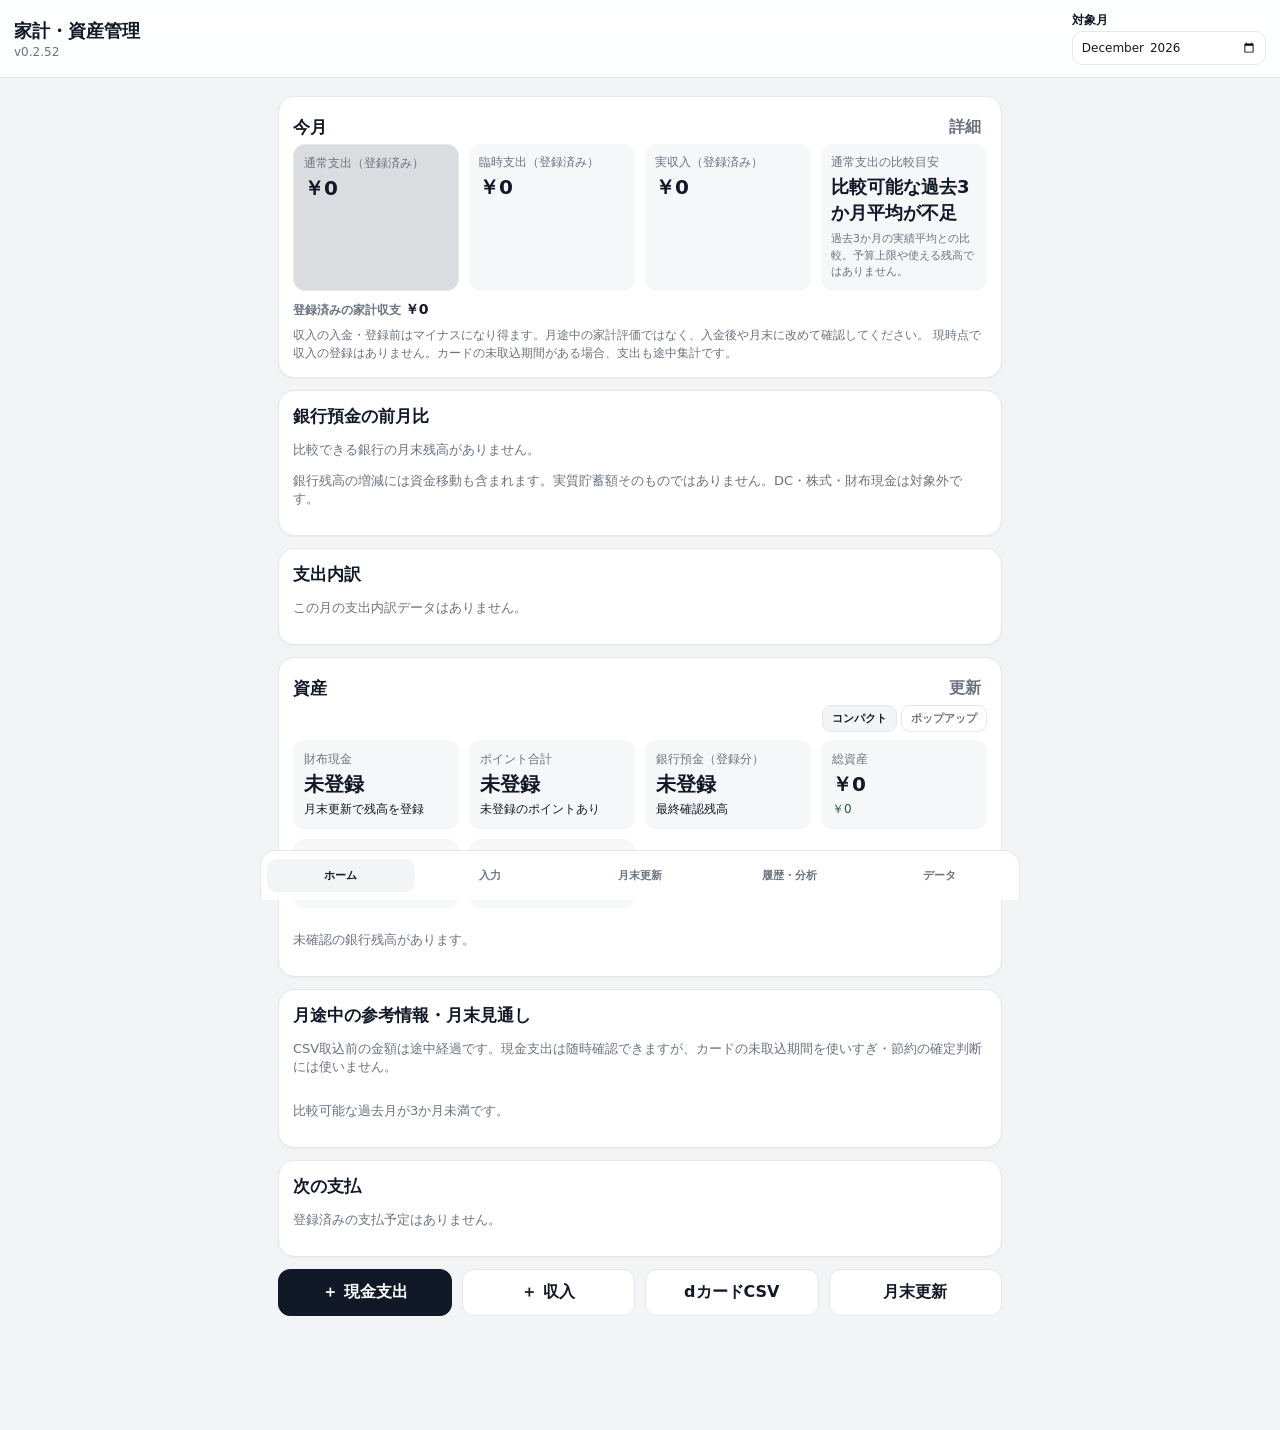
==== commit 8eaae3dd: "Prepare v0.2.52 stable after teen integration QA" ====
--- a/index.html
+++ b/index.html
@@ -6,19 +6,19 @@
   <meta name="theme-color" content="#111827">
   <title>家計・資産管理</title>
   <link rel="manifest" href="manifest.webmanifest">
-  <link rel="stylesheet" href="styles.css?v=0252c1">
-  <link rel="stylesheet" href="pet-game.css?v=0252c1">
-  <link rel="stylesheet" href="pet-hq.css?v=0252c1">
-  <link rel="stylesheet" href="pet-brush.css?v=0252c1">
-  <link rel="stylesheet" href="pet-ball.css?v=0252c1">
-  <link rel="stylesheet" href="pet-sleep.css?v=0252c1">
-  <link rel="stylesheet" href="pet-teen.css?v=0252c1">
+  <link rel="stylesheet" href="styles.css?v=0252">
+  <link rel="stylesheet" href="pet-game.css?v=0252">
+  <link rel="stylesheet" href="pet-hq.css?v=0252">
+  <link rel="stylesheet" href="pet-brush.css?v=0252">
+  <link rel="stylesheet" href="pet-ball.css?v=0252">
+  <link rel="stylesheet" href="pet-sleep.css?v=0252">
+  <link rel="stylesheet" href="pet-teen.css?v=0252">
 </head>
 <body class="app-booting">
   <header class="app-header">
     <div>
       <h1>家計・資産管理</h1>
-      <p class="sub">v0.2.52-candidate.1</p>
+      <p class="sub">v0.2.52</p>
     </div>
     <label class="month-picker">対象月
       <input id="globalMonth" type="month">
@@ -481,15 +481,15 @@
   </section>
   <div id="toast" role="status" aria-live="polite"></div>
 
-  <script src="db.js?v=0252c1"></script>
-  <script src="dcard-import.js?v=0252c1"></script>
-  <script src="analysis.js?v=0252c1"></script>
-  <script src="pet-art.js?v=0252c1"></script>
-  <script src="pet-illustration.js?v=0252c1"></script>
-  <script src="sleep-controller.js?v=0252c1"></script>
-  <script src="teen-art-data.js?v=0252c1"></script>
-  <script src="pet-teen.js?v=0252c1"></script>
-  <script src="pet-game.js?v=0252c1"></script>
-  <script src="app.js?v=0252c1"></script>
+  <script src="db.js?v=0252"></script>
+  <script src="dcard-import.js?v=0252"></script>
+  <script src="analysis.js?v=0252"></script>
+  <script src="pet-art.js?v=0252"></script>
+  <script src="pet-illustration.js?v=0252"></script>
+  <script src="sleep-controller.js?v=0252"></script>
+  <script src="teen-art-data.js?v=0252"></script>
+  <script src="pet-teen.js?v=0252"></script>
+  <script src="pet-game.js?v=0252"></script>
+  <script src="app.js?v=0252"></script>
 </body>
 </html>
--- a/pet-game.css
+++ b/pet-game.css
@@ -315,13 +315,13 @@
 }
 .pet-art-image{position:absolute;inset:0;background-repeat:no-repeat;background-color:transparent}
 .pet-art-baby:not(.pet-art-yokai) .pet-art-image{
-  background-image:url("./assets/pet-concept-atlas.webp?v=0252c1");background-size:200% 400%;
+  background-image:url("./assets/pet-concept-atlas.webp?v=0252");background-size:200% 400%;
 }
 .pet-art-baby.pet-art-yokai .pet-art-image{
-  background-image:url("./assets/pet-yokai-concept.webp?v=0252c1");background-size:200% 100%;
+  background-image:url("./assets/pet-yokai-concept.webp?v=0252");background-size:200% 100%;
 }
 .pet-art-growth .pet-art-image{
-  background-image:url("./assets/pet-growth-atlas.webp?v=0252c1");background-size:400% 500%;
+  background-image:url("./assets/pet-growth-atlas.webp?v=0252");background-size:400% 500%;
 }
 .pet-art-front.pet-art-baby .pet-art-image{background-position-x:0%}
 .pet-art-side.pet-art-baby .pet-art-image{background-position-x:100%}
@@ -425,7 +425,7 @@
 
 /* candidate.16 rear view sprites: 3 stage columns by 5 species rows, 320x360 pixels per cell. */
 .pet-character .pet-art-back .pet-art-image{
-  background-image:url("./assets/pet-rear-atlas.webp?v=0252c1");
+  background-image:url("./assets/pet-rear-atlas.webp?v=0252");
   background-size:300% 500%;background-repeat:no-repeat;
 }
 .pet-art-back.pet-art-baby .pet-art-image{background-position-x:0%}
@@ -453,7 +453,7 @@
 /* candidate.28: coherent 4-column / 15-row atlas; 320x360 output per cell,
    resampled from approximately 162x162 source, so no native-detail claim. */
 .pet-character .pet-art.pet-unified .pet-art-image{
-  background-image:url('./assets/pet-unified-atlas.webp?v=0252c1');
+  background-image:url('./assets/pet-unified-atlas.webp?v=0252');
   background-size:400% 1500%;background-repeat:no-repeat;transform:none;
 }
 .pet-character .pet-unified.pet-art-front .pet-art-image{background-position-x:0.000000%}
@@ -692,7 +692,7 @@
    960x360 source = 3 cells of 320x360, rendered at 160x180.
    The other 59 sprite variants stay exactly as in candidate.28. */
 .pet-stage .pet-character .pet-unified.pet-art-fantasy.pet-art-baby.pet-art-front > .pet-art-image:first-child{
-  background-image:url('./assets/pet-blink-fantasy-baby.webp?v=0252c1');
+  background-image:url('./assets/pet-blink-fantasy-baby.webp?v=0252');
   background-size:300% 100%;
   background-position:0% 0%;
   animation:pet26-blink-frames 2.8s steps(1,end) infinite;
@@ -724,7 +724,7 @@
 
 /* candidate.28: yokai baby gaze, whole aligned frames; no closed eye. */
 .pet-stage .pet-character .pet-unified.pet-art-yokai.pet-art-baby.pet-art-front > .pet-art-image:first-child{
- background-image:url('./assets/pet-gaze-yokai-baby.svg?v=0252c1');
+ background-image:url('./assets/pet-gaze-yokai-baby.svg?v=0252');
  background-size:300% 100%;
  background-position:0% 0%;
  animation:pet28-gaze-frames 3s steps(1,end) infinite;
@@ -743,13 +743,13 @@
 
 /* candidate.29: real three-frame blink for animal, dinosaur and fairy babies; room/front only. */
 .pet-stage .pet-character .pet-unified.pet-art-animal.pet-art-baby.pet-art-front > .pet-art-image:first-child{
-  background-image:url('./assets/pet-blink-animal-baby.webp?v=0252c1');
+  background-image:url('./assets/pet-blink-animal-baby.webp?v=0252');
 }
 .pet-stage .pet-character .pet-unified.pet-art-dino.pet-art-baby.pet-art-front > .pet-art-image:first-child{
-  background-image:url('./assets/pet-blink-dino-baby.webp?v=0252c1');
+  background-image:url('./assets/pet-blink-dino-baby.webp?v=0252');
 }
 .pet-stage .pet-character .pet-unified.pet-art-fairy.pet-art-baby.pet-art-front > .pet-art-image:first-child{
-  background-image:url('./assets/pet-blink-fairy-baby.webp?v=0252c1');
+  background-image:url('./assets/pet-blink-fairy-baby.webp?v=0252');
 }
 .pet-stage .pet-character .pet-unified.pet-art-animal.pet-art-baby.pet-art-front > .pet-art-image:first-child,
 .pet-stage .pet-character .pet-unified.pet-art-dino.pet-art-baby.pet-art-front > .pet-art-image:first-child,
@@ -785,7 +785,7 @@
 
 /* v0.2.47: whole aligned frames, one small ear twitch, no overlay. */
 .pet-stage .pet-character .pet-unified.pet-art-animal.pet-art-baby.pet-art-front > .pet-art-image:first-child{
-  background-image:url('./assets/pet-animal-baby-blink-ear.webp?v=0252c1');
+  background-image:url('./assets/pet-animal-baby-blink-ear.webp?v=0252');
   background-size:500% 100%;
   background-position:0% 0%;
   animation:pet247-animal-blink-ear 2.8s steps(1,end) infinite;
@@ -810,7 +810,7 @@
 .pet-stage .pet-character .pet-unified.pet-art-animal.pet-art-baby.pet-art-right > .pet-art-image:first-child,
 .pet-stage .pet-character .pet-unified.pet-art-dino.pet-art-baby.pet-art-left > .pet-art-image:first-child,
 .pet-stage .pet-character .pet-unified.pet-art-dino.pet-art-baby.pet-art-right > .pet-art-image:first-child{
-  background-image:url('./assets/pet-baby-tail-sides.webp?v=0252c1');
+  background-image:url('./assets/pet-baby-tail-sides.webp?v=0252');
   background-size:300% 400%;
   background-position-x:0%;
   animation:pet247-tail-sway 2.4s steps(1,end) infinite;
@@ -840,8 +840,8 @@
 .pet-stage .pet-character .pet-unified.pet-art-fantasy.pet-art-baby.pet-art-left > .pet-art-image:first-child,
 .pet-stage .pet-character .pet-unified.pet-art-fantasy.pet-art-baby.pet-art-back > .pet-art-image:first-child,
 .pet-stage .pet-character .pet-unified.pet-art-fantasy.pet-art-baby.pet-art-right > .pet-art-image:first-child{
-  --pet-wing-strip:url('./assets/pet-fantasy-baby-wings.webp?v=0252c1');
-  --pet-blink-strip:url('./assets/pet-blink-fantasy-baby.webp?v=0252c1');
+  --pet-wing-strip:url('./assets/pet-fantasy-baby-wings.webp?v=0252');
+  --pet-blink-strip:url('./assets/pet-blink-fantasy-baby.webp?v=0252');
 }
 .pet-stage .pet-character .pet-unified.pet-art-fantasy.pet-art-baby.pet-art-left > .pet-art-image:first-child,
 .pet-stage .pet-character .pet-unified.pet-art-fantasy.pet-art-baby.pet-art-back > .pet-art-image:first-child,
@@ -876,8 +876,8 @@
 .pet-stage .pet-character .pet-unified.pet-art-fairy.pet-art-baby.pet-art-left > .pet-art-image:first-child,
 .pet-stage .pet-character .pet-unified.pet-art-fairy.pet-art-baby.pet-art-back > .pet-art-image:first-child,
 .pet-stage .pet-character .pet-unified.pet-art-fairy.pet-art-baby.pet-art-right > .pet-art-image:first-child{
-  --pet-wing-strip:url('./assets/pet-fairy-baby-wings.webp?v=0252c1');
-  --pet-blink-strip:url('./assets/pet-blink-fairy-baby.webp?v=0252c1');
+  --pet-wing-strip:url('./assets/pet-fairy-baby-wings.webp?v=0252');
+  --pet-blink-strip:url('./assets/pet-blink-fairy-baby.webp?v=0252');
 }
 .pet-stage .pet-character .pet-unified.pet-art-fairy.pet-art-baby.pet-art-left > .pet-art-image:first-child,
 .pet-stage .pet-character .pet-unified.pet-art-fairy.pet-art-baby.pet-art-back > .pet-art-image:first-child,
@@ -930,7 +930,7 @@
 .pet-stage .pet-character .pet-unified.pet-art-fairy.pet-art-baby.pet-art-front > .pet-art-image:first-child,
 .pet-stage .pet-character .pet-unified.pet-art-fairy.pet-art-baby.pet-art-left > .pet-art-image:first-child,
 .pet-stage .pet-character .pet-unified.pet-art-fairy.pet-art-baby.pet-art-back > .pet-art-image:first-child,
-.pet-stage .pet-character .pet-unified.pet-art-fairy.pet-art-baby.pet-art-right > .pet-art-image:first-child{--pet-wing-strip:url('./assets/pet-fairy-baby-wing-fold.webp?v=0252c1');}
+.pet-stage .pet-character .pet-unified.pet-art-fairy.pet-art-baby.pet-art-right > .pet-art-image:first-child{--pet-wing-strip:url('./assets/pet-fairy-baby-wing-fold.webp?v=0252');}
 .pet-stage .pet-character .pet-unified.pet-art-fairy.pet-art-baby.pet-art-front > .pet-art-image:first-child{animation:pet247-fairy-fold-blink 2.8s steps(1,end) infinite;}
 .pet-stage .pet-character .pet-unified.pet-art-fairy.pet-art-baby.pet-art-left > .pet-art-image:first-child,
 .pet-stage .pet-character .pet-unified.pet-art-fairy.pet-art-baby.pet-art-back > .pet-art-image:first-child,
@@ -959,7 +959,7 @@
 .pet-stage .pet-character .pet-unified.pet-art-fairy.pet-art-baby.pet-art-front > .pet-art-image:first-child,
 .pet-stage .pet-character .pet-unified.pet-art-fairy.pet-art-baby.pet-art-left > .pet-art-image:first-child,
 .pet-stage .pet-character .pet-unified.pet-art-fairy.pet-art-baby.pet-art-back > .pet-art-image:first-child,
-.pet-stage .pet-character .pet-unified.pet-art-fairy.pet-art-baby.pet-art-right > .pet-art-image:first-child{--pet-wing-strip:url('./assets/pet-fairy-baby-wing-axis.webp?v=0252c1');}
+.pet-stage .pet-character .pet-unified.pet-art-fairy.pet-art-baby.pet-art-right > .pet-art-image:first-child{--pet-wing-strip:url('./assets/pet-fairy-baby-wing-axis.webp?v=0252');}
 .pet-stage .pet-character .pet-unified.pet-art-fairy.pet-art-baby.pet-art-front > .pet-art-image:first-child{animation:pet247-fairy-axis-blink 2.8s steps(1,end) infinite;}
 .pet-stage .pet-character .pet-unified.pet-art-fairy.pet-art-baby.pet-art-left > .pet-art-image:first-child,
 .pet-stage .pet-character .pet-unified.pet-art-fairy.pet-art-baby.pet-art-back > .pet-art-image:first-child,
@@ -986,8 +986,8 @@
 .pet-stage .pet-character.pet-mood-idle .pet-unified.pet-art-yokai.pet-art-baby.pet-art-front > .pet-art-image:first-child,
 .pet-stage .pet-character.pet-mood-idle .pet-unified.pet-art-yokai.pet-art-baby.pet-art-left > .pet-art-image:first-child,
 .pet-stage .pet-character.pet-mood-idle .pet-unified.pet-art-yokai.pet-art-baby.pet-art-back > .pet-art-image:first-child,
-.pet-stage .pet-character.pet-mood-idle .pet-unified.pet-art-yokai.pet-art-baby.pet-art-right > .pet-art-image:first-child{--pet-yokai-tail:url('./assets/pet-yokai-baby-tail-swing-fixed.webp?v=0252c1');}
-.pet-stage .pet-character.pet-mood-idle .pet-unified.pet-art-yokai.pet-art-baby.pet-art-front > .pet-art-image:first-child{--pet-yokai-gaze:url('./assets/pet-gaze-yokai-baby.svg?v=0252c1');animation:pet247-yokai-swing-gaze 3s steps(1,end) infinite;}
+.pet-stage .pet-character.pet-mood-idle .pet-unified.pet-art-yokai.pet-art-baby.pet-art-right > .pet-art-image:first-child{--pet-yokai-tail:url('./assets/pet-yokai-baby-tail-swing-fixed.webp?v=0252');}
+.pet-stage .pet-character.pet-mood-idle .pet-unified.pet-art-yokai.pet-art-baby.pet-art-front > .pet-art-image:first-child{--pet-yokai-gaze:url('./assets/pet-gaze-yokai-baby.svg?v=0252');animation:pet247-yokai-swing-gaze 3s steps(1,end) infinite;}
 .pet-stage .pet-character.pet-mood-idle .pet-unified.pet-art-yokai.pet-art-baby.pet-art-left > .pet-art-image:first-child,
 .pet-stage .pet-character.pet-mood-idle .pet-unified.pet-art-yokai.pet-art-baby.pet-art-back > .pet-art-image:first-child,
 .pet-stage .pet-character.pet-mood-idle .pet-unified.pet-art-yokai.pet-art-baby.pet-art-right > .pet-art-image:first-child{background-image:var(--pet-yokai-tail);background-size:500% 400%;background-position-x:0%;animation:pet247-yokai-swing-side 2.4s steps(1,end) infinite;}
@@ -1038,28 +1038,28 @@
   80%{rotate:0deg;translate:0 0}
 }
 .pet-stage .pet-character.pet-mood-pet .pet-unified.pet-art-animal.pet-art-baby.pet-art-front > .pet-art-image:first-child{
-  background-image:url('./assets/pet-animal-baby-blink-ear.webp?v=0252c1');
+  background-image:url('./assets/pet-animal-baby-blink-ear.webp?v=0252');
   background-size:500% 100%;
   background-position:0% 0%;
   --care-half:25%;--care-closed:50%;
   animation:pet247-care-pet-eyes 1.55s steps(1,end) both;
 }
 .pet-stage .pet-character.pet-mood-pet .pet-unified.pet-art-fantasy.pet-art-baby.pet-art-front > .pet-art-image:first-child{
-  background-image:url('./assets/pet-blink-fantasy-baby.webp?v=0252c1');
+  background-image:url('./assets/pet-blink-fantasy-baby.webp?v=0252');
   background-size:300% 100%;
   background-position:0% 0%;
   --care-half:50%;--care-closed:100%;
   animation:pet247-care-pet-eyes 1.55s steps(1,end) both;
 }
 .pet-stage .pet-character.pet-mood-pet .pet-unified.pet-art-dino.pet-art-baby.pet-art-front > .pet-art-image:first-child{
-  background-image:url('./assets/pet-blink-dino-baby.webp?v=0252c1');
+  background-image:url('./assets/pet-blink-dino-baby.webp?v=0252');
   background-size:300% 100%;
   background-position:0% 0%;
   --care-half:50%;--care-closed:100%;
   animation:pet247-care-pet-eyes 1.55s steps(1,end) both;
 }
 .pet-stage .pet-character.pet-mood-pet .pet-unified.pet-art-fairy.pet-art-baby.pet-art-front > .pet-art-image:first-child{
-  background-image:url('./assets/pet-blink-fairy-baby.webp?v=0252c1');
+  background-image:url('./assets/pet-blink-fairy-baby.webp?v=0252');
   background-size:300% 100%;
   background-position:0% 0%;
   /* Skip the previously rejected half-open fairy frame, even in care. */
@@ -1073,7 +1073,7 @@
   90%{background-position-x:0%}
 }
 .pet-stage .pet-character.pet-mood-pet .pet-unified.pet-art-yokai.pet-art-baby.pet-art-front > .pet-art-image:first-child{
-  background-image:url('./assets/pet-yokai-baby-tail-swing-fixed.webp?v=0252c1');
+  background-image:url('./assets/pet-yokai-baby-tail-swing-fixed.webp?v=0252');
   background-size:500% 400%;
   background-position:0% 0%;
   animation:pet247-care-pet-yokai 1.55s steps(1,end) both;
@@ -1117,13 +1117,13 @@
   --food-row:85.714286%;--chew-row:-88px;--prop-row:-88px;--chew-y:75px;--food-y:73.5px;
 }
 .pet-stage .pet-character.pet-mood-food[data-growth="baby"] .pet-unified.pet-art-baby.pet-art-front > .pet-art-image:first-child{
-  background-image:url('./assets/pet-unified-atlas.webp?v=0252c1');
+  background-image:url('./assets/pet-unified-atlas.webp?v=0252');
   background-size:400% 1500%;background-position:0% var(--food-row);
   animation:none!important;
 }
 .pet-stage .pet-character.pet-mood-food[data-growth="baby"] .pet-unified.pet-art-baby.pet-art-front .pet-care-chew{
   display:block;position:absolute;left:var(--chew-x);top:var(--chew-y);width:30px;height:22px;
-  background:url('./assets/pet-baby-chew-closed-q95.webp?v=0252c1') no-repeat 0 var(--chew-row)/60px 110px;
+  background:url('./assets/pet-baby-chew-closed-q95.webp?v=0252') no-repeat 0 var(--chew-row)/60px 110px;
   -webkit-mask-image:linear-gradient(to right,transparent,#000 1px,#000 calc(100% - 1px),transparent),linear-gradient(to bottom,transparent,#000 1px,#000 calc(100% - 1px),transparent);
   -webkit-mask-composite:source-in;
   mask-image:linear-gradient(to right,transparent,#000 1px,#000 calc(100% - 1px),transparent),linear-gradient(to bottom,transparent,#000 1px,#000 calc(100% - 1px),transparent);
@@ -1132,7 +1132,7 @@
 }
 .pet-stage .pet-character.pet-mood-food[data-growth="baby"] .pet-unified.pet-art-baby.pet-art-front .pet-care-food{
   display:block;position:absolute;left:var(--food-x);top:var(--food-y);width:22px;height:22px;
-  background:url('./assets/pet-baby-food-types.svg?v=0252c1') no-repeat 0 var(--prop-row)/22px 110px;
+  background:url('./assets/pet-baby-food-types.svg?v=0252') no-repeat 0 var(--prop-row)/22px 110px;
   z-index:2;opacity:1;animation:pet247-care-food-offer .48s ease-in-out both;
 }
 .pet-stage .pet-character.pet-mood-food[data-growth="baby"] .pet-art-emote{display:none;}
@@ -1178,22 +1178,22 @@
   48%{translate:0 -1px}
 }
 .pet-stage .pet-character.pet-mood-calm .pet-unified.pet-art-baby.pet-art-front.pet-art-animal > .pet-art-image:first-child{
-  background-image:url('./assets/pet-animal-baby-blink-ear.webp?v=0252c1');
+  background-image:url('./assets/pet-animal-baby-blink-ear.webp?v=0252');
   background-size:500% 100%;background-position:0% 0%;--rest-half:25%;--rest-closed:50%;
   animation:pet247-care-calm-eyes 3.05s steps(1,end) both;
 }
 .pet-stage .pet-character.pet-mood-calm .pet-unified.pet-art-baby.pet-art-front.pet-art-fantasy > .pet-art-image:first-child{
-  background-image:url('./assets/pet-blink-fantasy-baby.webp?v=0252c1');
+  background-image:url('./assets/pet-blink-fantasy-baby.webp?v=0252');
   background-size:300% 100%;background-position:0% 0%;--rest-half:50%;--rest-closed:100%;
   animation:pet247-care-calm-eyes 3.05s steps(1,end) both;
 }
 .pet-stage .pet-character.pet-mood-calm .pet-unified.pet-art-baby.pet-art-front.pet-art-dino > .pet-art-image:first-child{
-  background-image:url('./assets/pet-blink-dino-baby.webp?v=0252c1');
+  background-image:url('./assets/pet-blink-dino-baby.webp?v=0252');
   background-size:300% 100%;background-position:0% 0%;--rest-half:50%;--rest-closed:100%;
   animation:pet247-care-calm-eyes 3.05s steps(1,end) both;
 }
 .pet-stage .pet-character.pet-mood-calm .pet-unified.pet-art-baby.pet-art-front.pet-art-fairy > .pet-art-image:first-child{
-  background-image:url('./assets/pet-blink-fairy-baby.webp?v=0252c1');
+  background-image:url('./assets/pet-blink-fairy-baby.webp?v=0252');
   background-size:300% 100%;background-position:0% 0%;--rest-half:0%;--rest-closed:100%;
   animation:pet247-care-calm-eyes 3.05s steps(1,end) both;
 }
@@ -1206,7 +1206,7 @@
 }
 /* Yokai has no accepted closed-eye art. Keep its gaze and quiet the tail. */
 .pet-stage .pet-character.pet-mood-calm .pet-unified.pet-art-baby.pet-art-front.pet-art-yokai > .pet-art-image:first-child{
-  background-image:url('./assets/pet-gaze-yokai-baby.svg?v=0252c1');
+  background-image:url('./assets/pet-gaze-yokai-baby.svg?v=0252');
   background-size:300% 100%;background-position:0% 0%;animation:none!important;
 }
 .pet-stage .pet-character.pet-mood-calm[data-growth="baby"] .pet-art-emote{
@@ -1232,11 +1232,11 @@
   background-color:#e1e9dc;background-size:100% 100%;background-position:center;
   background-repeat:no-repeat;
 }
-.pet-room[data-room-type="animal"]{background-image:url('./assets/pet-room-animal.svg?v=0252c1');}
-.pet-room[data-room-type="fantasy"]{background-image:url('./assets/pet-room-fantasy.svg?v=0252c1');}
-.pet-room[data-room-type="fairy"]{background-image:url('./assets/pet-room-fairy.svg?v=0252c1');}
-.pet-room[data-room-type="yokai"]{background-image:url('./assets/pet-room-yokai.svg?v=0252c1');}
-.pet-room[data-room-type="dino"]{background-image:url('./assets/pet-room-dino.svg?v=0252c1');}
+.pet-room[data-room-type="animal"]{background-image:url('./assets/pet-room-animal.svg?v=0252');}
+.pet-room[data-room-type="fantasy"]{background-image:url('./assets/pet-room-fantasy.svg?v=0252');}
+.pet-room[data-room-type="fairy"]{background-image:url('./assets/pet-room-fairy.svg?v=0252');}
+.pet-room[data-room-type="yokai"]{background-image:url('./assets/pet-room-yokai.svg?v=0252');}
+.pet-room[data-room-type="dino"]{background-image:url('./assets/pet-room-dino.svg?v=0252');}
 .pet-room[data-room-type]:not([data-room-type=""])::after,
 .pet-room[data-room-type]:not([data-room-type=""]):not(.pet-room-decorated)::before{display:none;}
 /* Preserve the already-earned decoration independently of the habitat. */
--- a/pet-sleep.css
+++ b/pet-sleep.css
@@ -5,7 +5,7 @@
 @keyframes sleep-eyes{0%{background-position-x:0%}18%{background-position-x:25%}35%{background-position-x:50%}47%{background-position-x:25%}61%{background-position-x:50%}100%{background-position-x:50%}}
 @keyframes sleep-nod{0%,100%{transform:translateY(0)}30%,64%,100%{transform:translateY(3px) rotate(-2deg)}48%{transform:translateY(1px)}}
 :is(#petAvatar,#petVisitor.pet-home-companion) .pet-character[data-growth="baby"][data-sleep-state="sleep"] .pet-illustration,:is(#petAvatar,#petVisitor.pet-home-companion) .pet-character[data-growth="baby"][data-sleep-state="wake"] .pet-illustration{animation:none!important;transform:none!important;translate:none!important}
-:is(#petAvatar,#petVisitor.pet-home-companion) .pet-character[data-growth="baby"][data-sleep-state="sleep"] .pet-illustration>.pet-art-image:first-child{background-image:url(assets/animal-sleep.webp?v=0252c1)!important;background-size:100% 100%!important;background-position:0 0!important;transform-origin:50% 95%;animation:sleep-breath 4.4s ease-in-out infinite!important}
+:is(#petAvatar,#petVisitor.pet-home-companion) .pet-character[data-growth="baby"][data-sleep-state="sleep"] .pet-illustration>.pet-art-image:first-child{background-image:url(assets/animal-sleep.webp?v=0252)!important;background-size:100% 100%!important;background-position:0 0!important;transform-origin:50% 95%;animation:sleep-breath 4.4s ease-in-out infinite!important}
 @keyframes sleep-breath{0%,100%{transform:scale(1,1)}50%{transform:scale(1.008,1.022)}}
 :is(#petAvatar,#petVisitor.pet-home-companion) .pet-character[data-growth="baby"][data-sleep-state="wake"] .pet-illustration>.pet-art-image:first-child{background-image:var(--hq-face)!important;background-size:500% 100%!important;background-position-y:0%!important;animation:sleep-wake .75s steps(1,end) both!important}
 @keyframes sleep-wake{0%{background-position-x:50%}35%{background-position-x:25%}75%,100%{background-position-x:0%}}
@@ -19,7 +19,7 @@
 @media(prefers-reduced-motion:reduce){:is(#petAvatar,#petVisitor.pet-home-companion) .pet-character[data-growth="baby"][data-sleep-state="sleep"] .pet-sleep-zzz{animation:none!important;transform:none!important;opacity:.9}}
 
 /* r3: closed mouth from the approved food sprite, only during drowsy. */
-:is(#petAvatar,#petVisitor.pet-home-companion) .pet-character[data-growth="baby"][data-sleep-state="drowsy"] .pet-illustration.pet-art-animal.pet-art-baby.pet-art-front>.pet-art-image:first-child::after{content:"";position:absolute;inset:0;background:url(assets/animal-drowsy-mouth.webp?v=0252c1) 0 0/100% 100% no-repeat;pointer-events:none}
+:is(#petAvatar,#petVisitor.pet-home-companion) .pet-character[data-growth="baby"][data-sleep-state="drowsy"] .pet-illustration.pet-art-animal.pet-art-baby.pet-art-front>.pet-art-image:first-child::after{content:"";position:absolute;inset:0;background:url(assets/animal-drowsy-mouth.webp?v=0252) 0 0/100% 100% no-repeat;pointer-events:none}
 
 
 /* Five-species trial: animal r3 rules remain byte-identical. */
@@ -29,12 +29,12 @@
 :is(#petAvatar,#petVisitor.pet-home-companion) .pet-character[data-growth="baby"]:not([data-type="animal"])[data-sleep-state="wake"] .pet-illustration>.pet-art-image:first-child{animation:sleep-wake-3 .75s steps(1,end) both!important}
 @keyframes sleep-wake-3{0%{background-position-x:100%}35%{background-position-x:50%}75%,100%{background-position-x:0%}}
 :is(#petAvatar,#petVisitor.pet-home-companion) .pet-character[data-growth="baby"]:is([data-type="fantasy"],[data-type="dino"],[data-type="yokai"])[data-sleep-state="sleep"] .pet-illustration>.pet-art-image:first-child{background-image:var(--hq-face)!important;background-position:100% 0!important}
-:is(#petAvatar,#petVisitor.pet-home-companion) .pet-character[data-growth="baby"][data-type="fairy"][data-sleep-state="sleep"] .pet-illustration>.pet-art-image:first-child{background-image:url(assets/fairy-sleep.webp?v=0252c1)!important;background-size:100% 100%!important;background-position:0 0!important}
-:is(#petAvatar,#petVisitor.pet-home-companion) .pet-character[data-growth="baby"][data-type="yokai"][data-sleep-state] .pet-illustration>.pet-art-image:first-child{background-image:url(assets/yokai-sleep-face.webp?v=0252c1)!important}
+:is(#petAvatar,#petVisitor.pet-home-companion) .pet-character[data-growth="baby"][data-type="fairy"][data-sleep-state="sleep"] .pet-illustration>.pet-art-image:first-child{background-image:url(assets/fairy-sleep.webp?v=0252)!important;background-size:100% 100%!important;background-position:0 0!important}
+:is(#petAvatar,#petVisitor.pet-home-companion) .pet-character[data-growth="baby"][data-type="yokai"][data-sleep-state] .pet-illustration>.pet-art-image:first-child{background-image:url(assets/yokai-sleep-face.webp?v=0252)!important}
 :is(#petAvatar,#petVisitor.pet-home-companion) .pet-character[data-growth="baby"]:not([data-type="animal"])[data-sleep-state] .pet-illustration>:is(.pet-part-wing,.pet-part-ear,.pet-part-tail,.pet-care-food,.pet-care-chew,.pet-care-brush){display:none!important;animation:none!important}
-:is(#petAvatar,#petVisitor.pet-home-companion) .pet-character[data-growth="baby"][data-type="fantasy"]:is([data-sleep-state="drowsy"],[data-sleep-state="sleep"]) .pet-illustration>.pet-art-image:first-child::after{content:"";position:absolute;inset:0;background:url(assets/fantasy-sleep-mouth.webp?v=0252c1) 0 0/100% 100% no-repeat;pointer-events:none}
-:is(#petAvatar,#petVisitor.pet-home-companion) .pet-character[data-growth="baby"][data-type="fairy"][data-sleep-state="drowsy"] .pet-illustration>.pet-art-image:first-child::after{content:"";position:absolute;inset:0;background:url(assets/fairy-sleep-mouth.webp?v=0252c1) 0 0/100% 100% no-repeat;pointer-events:none}
-:is(#petAvatar,#petVisitor.pet-home-companion) .pet-character[data-growth="baby"][data-type="dino"]:is([data-sleep-state="drowsy"],[data-sleep-state="sleep"]) .pet-illustration>.pet-art-image:first-child::after{content:"";position:absolute;inset:0;background:url(assets/dino-sleep-mouth.webp?v=0252c1) 0 0/100% 100% no-repeat;pointer-events:none}
+:is(#petAvatar,#petVisitor.pet-home-companion) .pet-character[data-growth="baby"][data-type="fantasy"]:is([data-sleep-state="drowsy"],[data-sleep-state="sleep"]) .pet-illustration>.pet-art-image:first-child::after{content:"";position:absolute;inset:0;background:url(assets/fantasy-sleep-mouth.webp?v=0252) 0 0/100% 100% no-repeat;pointer-events:none}
+:is(#petAvatar,#petVisitor.pet-home-companion) .pet-character[data-growth="baby"][data-type="fairy"][data-sleep-state="drowsy"] .pet-illustration>.pet-art-image:first-child::after{content:"";position:absolute;inset:0;background:url(assets/fairy-sleep-mouth.webp?v=0252) 0 0/100% 100% no-repeat;pointer-events:none}
+:is(#petAvatar,#petVisitor.pet-home-companion) .pet-character[data-growth="baby"][data-type="dino"]:is([data-sleep-state="drowsy"],[data-sleep-state="sleep"]) .pet-illustration>.pet-art-image:first-child::after{content:"";position:absolute;inset:0;background:url(assets/dino-sleep-mouth.webp?v=0252) 0 0/100% 100% no-repeat;pointer-events:none}
 @media(prefers-reduced-motion:reduce){:is(#petAvatar,#petVisitor.pet-home-companion) .pet-character[data-growth="baby"]:not([data-type="animal"])[data-sleep-state="drowsy"] .pet-illustration>.pet-art-image:first-child{animation:none!important;background-position:50% 0!important}:is(#petAvatar,#petVisitor.pet-home-companion) .pet-character[data-growth="baby"]:not([data-type="animal"])[data-sleep-state="wake"] .pet-illustration>.pet-art-image:first-child{animation:none!important;background-position:0 0!important}}
 
 :is(#petAvatar,#petVisitor.pet-home-companion) .pet-character[data-growth="baby"][data-sleep-state] .pet-illustration>:is(.pet-part-wing,.pet-part-ear,.pet-part-tail,.pet-care-food,.pet-care-chew,.pet-care-brush){display:none!important;animation:none!important}
--- a/pet-teen.css
+++ b/pet-teen.css
@@ -1,9 +1,9 @@
 /* Adopted teen r1 tool positions and trajectories. All selectors scoped to live teen art. */
-.teen-live[data-species=animal]{--t-x:67.5%;--t-y:50.55555555555556%;--t-w:22.5%;--t-h:16.666666666666664%;--t-origin:22.22222222222222% 56.666666666666664%;--t-tool:url(assets/pet-care-brush.svg?v=0252c1);--t-animation:teen-brush-animal}
-.teen-live[data-species=fantasy]{--t-x:63.125%;--t-y:57.77777777777777%;--t-w:22.5%;--t-h:16.666666666666664%;--t-origin:22.22222222222222% 56.666666666666664%;--t-tool:url(assets/pet-care-brush.svg?v=0252c1);--t-animation:teen-brush-fantasy}
-.teen-live[data-species=fairy]{--t-x:58.75%;--t-y:13.333333333333334%;--t-w:12.5%;--t-h:15.555555555555555%;--t-origin:40.0% 42.857142857142854%;--t-tool:url(assets/pet-care-hairbrush.svg?v=0252c1);--t-animation:teen-brush-fairy}
-.teen-live[data-species=dino]{--t-x:65.625%;--t-y:37.77777777777778%;--t-w:15.625%;--t-h:11.11111111111111%;--t-origin:48.0% 50.0%;--t-tool:url(assets/pet-care-sponge.svg?v=0252c1);--t-animation:teen-brush-dino}
-.teen-live[data-species=yokai]{--t-x:60.0%;--t-y:46.111111111111114%;--t-w:13.750000000000002%;--t-h:12.777777777777777%;--t-origin:50.0% 52.17391304347826%;--t-tool:url(assets/pet-care-cloth.svg?v=0252c1);--t-animation:teen-brush-yokai}
+.teen-live[data-species=animal]{--t-x:67.5%;--t-y:50.55555555555556%;--t-w:22.5%;--t-h:16.666666666666664%;--t-origin:22.22222222222222% 56.666666666666664%;--t-tool:url(assets/pet-care-brush.svg?v=0252);--t-animation:teen-brush-animal}
+.teen-live[data-species=fantasy]{--t-x:63.125%;--t-y:57.77777777777777%;--t-w:22.5%;--t-h:16.666666666666664%;--t-origin:22.22222222222222% 56.666666666666664%;--t-tool:url(assets/pet-care-brush.svg?v=0252);--t-animation:teen-brush-fantasy}
+.teen-live[data-species=fairy]{--t-x:58.75%;--t-y:13.333333333333334%;--t-w:12.5%;--t-h:15.555555555555555%;--t-origin:40.0% 42.857142857142854%;--t-tool:url(assets/pet-care-hairbrush.svg?v=0252);--t-animation:teen-brush-fairy}
+.teen-live[data-species=dino]{--t-x:65.625%;--t-y:37.77777777777778%;--t-w:15.625%;--t-h:11.11111111111111%;--t-origin:48.0% 50.0%;--t-tool:url(assets/pet-care-sponge.svg?v=0252);--t-animation:teen-brush-dino}
+.teen-live[data-species=yokai]{--t-x:60.0%;--t-y:46.111111111111114%;--t-w:13.750000000000002%;--t-h:12.777777777777777%;--t-origin:50.0% 52.17391304347826%;--t-tool:url(assets/pet-care-cloth.svg?v=0252);--t-animation:teen-brush-yokai}
 .teen-live[data-species=animal]{--ball-w:12.5%;--ball-h:11.11111111111111%;--ball-x:71.25%;--ball-y:80.55555555555556%;--ball-floor:90.55555555555556%;--ball-roll:teen-ball-animal-roll;--ball-shadow:teen-ball-animal-shadow;--ball-chase:teen-ball-animal-chase}
 .teen-live[data-species=fantasy]{--ball-w:11.25%;--ball-h:10.0%;--ball-x:71.875%;--ball-y:82.22222222222221%;--ball-floor:91.11111111111111%;--ball-roll:teen-ball-fantasy-roll;--ball-shadow:teen-ball-fantasy-shadow;--ball-chase:teen-ball-fantasy-chase}
 .teen-live[data-species=fairy]{--ball-w:9.375%;--ball-h:8.333333333333332%;--ball-x:73.4375%;--ball-y:80.0%;--ball-floor:87.22222222222223%;--ball-roll:teen-ball-fairy-roll;--ball-shadow:teen-ball-fairy-shadow;--ball-chase:teen-ball-fairy-chase}
@@ -126,4 +126,4 @@
 .teen-live[data-action=pet][data-species=animal],.teen-live[data-action=feed][data-species=animal],.teen-live[data-action=rest][data-species=animal]{transform-origin:50% 94%}
 .teen-live[data-action]:not([data-action=idle]):not([data-action=none]),.teen-live[data-action]:not([data-action=idle]):not([data-action=none]) *, .teen-live[data-sleep=drowsy] canvas{animation-delay:var(--teen-delay,0ms)}
 
-.pet-character .teen-live .teen-animal-food{display:none;position:absolute;left:43.4%;top:45.52%;width:13.2%;aspect-ratio:1;background:url(assets/hq-teen/animal-food.svg?v=0252c1) center/contain no-repeat;pointer-events:none;z-index:4}.pet-character .teen-live[data-species=animal][data-action=feed][data-offer=true] .teen-animal-food{display:block;animation:teen-food-offer .48s ease-in-out both}@keyframes teen-food-offer{0%{transform:translateY(115%) scale(1);opacity:1}42%{transform:translateY(85%) scale(1);opacity:1}70%{transform:translateY(30%) scale(.78);opacity:1}100%{transform:translateY(0) scale(.1);opacity:0}}
+.pet-character .teen-live .teen-animal-food{display:none;position:absolute;left:43.4%;top:45.52%;width:13.2%;aspect-ratio:1;background:url(assets/hq-teen/animal-food.svg?v=0252) center/contain no-repeat;pointer-events:none;z-index:4}.pet-character .teen-live[data-species=animal][data-action=feed][data-offer=true] .teen-animal-food{display:block;animation:teen-food-offer .48s ease-in-out both}@keyframes teen-food-offer{0%{transform:translateY(115%) scale(1);opacity:1}42%{transform:translateY(85%) scale(1);opacity:1}70%{transform:translateY(30%) scale(.78);opacity:1}100%{transform:translateY(0) scale(.1);opacity:0}}
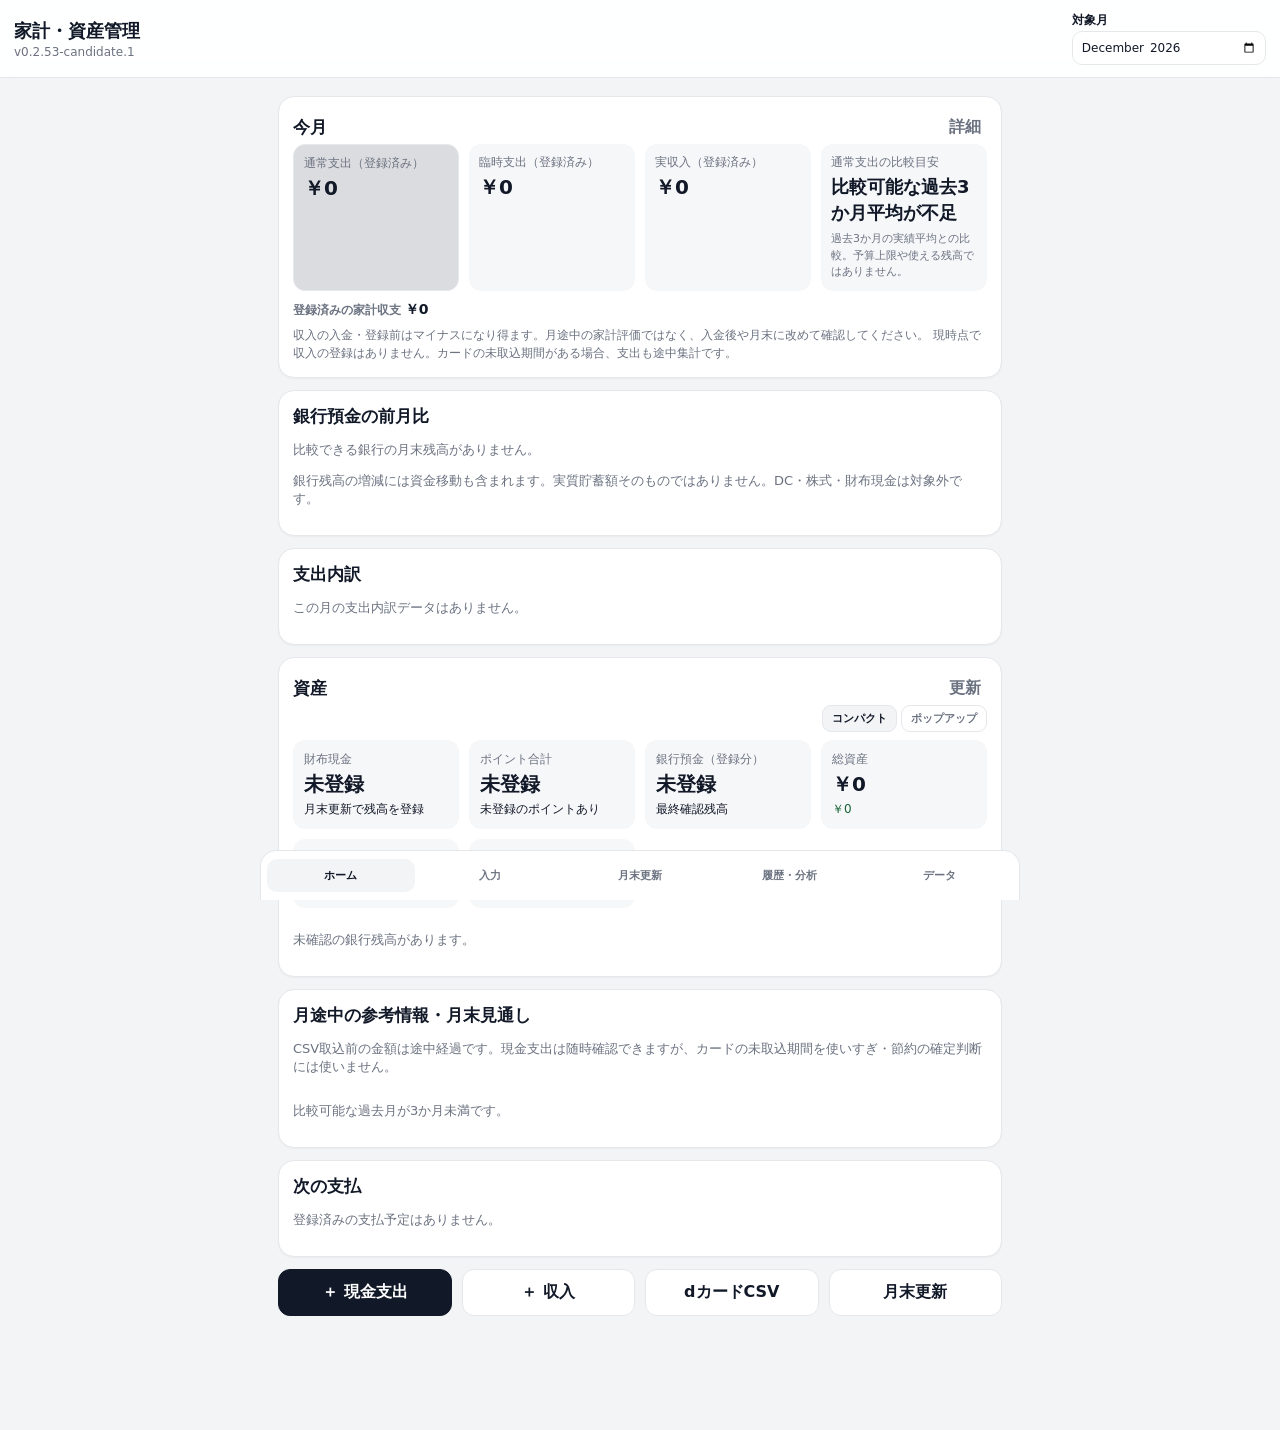
==== commit 3600c1cb: "Enable month swipes on read-only analysis charts (v0.2.53-candidate.1)" ====
--- a/index.html
+++ b/index.html
@@ -6,19 +6,19 @@
   <meta name="theme-color" content="#111827">
   <title>家計・資産管理</title>
   <link rel="manifest" href="manifest.webmanifest">
-  <link rel="stylesheet" href="styles.css?v=0252">
-  <link rel="stylesheet" href="pet-game.css?v=0252">
-  <link rel="stylesheet" href="pet-hq.css?v=0252">
-  <link rel="stylesheet" href="pet-brush.css?v=0252">
-  <link rel="stylesheet" href="pet-ball.css?v=0252">
-  <link rel="stylesheet" href="pet-sleep.css?v=0252">
-  <link rel="stylesheet" href="pet-teen.css?v=0252">
+  <link rel="stylesheet" href="styles.css?v=0253">
+  <link rel="stylesheet" href="pet-game.css?v=0253">
+  <link rel="stylesheet" href="pet-hq.css?v=0253">
+  <link rel="stylesheet" href="pet-brush.css?v=0253">
+  <link rel="stylesheet" href="pet-ball.css?v=0253">
+  <link rel="stylesheet" href="pet-sleep.css?v=0253">
+  <link rel="stylesheet" href="pet-teen.css?v=0253">
 </head>
 <body class="app-booting">
   <header class="app-header">
     <div>
       <h1>家計・資産管理</h1>
-      <p class="sub">v0.2.52</p>
+      <p class="sub">v0.2.53-candidate.1</p>
     </div>
     <label class="month-picker">対象月
       <input id="globalMonth" type="month">
@@ -189,13 +189,14 @@
     </section>
 
     <section class="screen" data-screen="history">
+      <p class="history-swipe-hint muted" data-history-swipe>グラフ・月次集計を左右にスワイプして月を切替</p>
       <div class="card">
         <h2>手入力の現金支出・日付修正</h2>
         <p class="muted">対象月の現金支出から日付だけを修正できます。変更後は該当月の収支を再集計します。金額・取引ID・確認済み資産残高は変更しません。</p>
         <div id="historyCashEditList"></div>
       </div>
       <div class="card">
-        <h2>月次推移</h2>
+        <h2 data-history-swipe>月次推移</h2>
         <div class="table-wrap"><table><thead><tr><th>月</th><th>収入</th><th>支出</th><th>収支</th><th>総資産</th></tr></thead><tbody id="historyMonthly"></tbody></table></div>
       </div>
       <div class="card" id="householdQualityCard">
@@ -210,16 +211,16 @@
         <div id="livingCostMetrics" class="metric-grid"></div>
         <div id="livingCostBreakdown"></div>
       </div>
-      <div class="card" id="historyBankDeltaCard"><h2>銀行預金の前月比（直近6か月）</h2><p class="muted">両月の銀行月末残高が確認済みの月だけ表示。資金移動がある場合、銀行増減と家計収支は一致しません。</p><div class="table-wrap"><table><thead><tr><th>月</th><th>銀行増減</th><th>家計収支</th></tr></thead><tbody id="historyBankDelta"></tbody></table></div></div>
-      <div class="card">
+      <div class="card" id="historyBankDeltaCard"><h2 data-history-swipe>銀行預金の前月比（直近6か月）</h2><p class="muted">両月の銀行月末残高が確認済みの月だけ表示。資金移動がある場合、銀行増減と家計収支は一致しません。</p><div class="table-wrap"><table><thead><tr><th>月</th><th>銀行増減</th><th>家計収支</th></tr></thead><tbody id="historyBankDelta"></tbody></table></div></div>
+      <div class="card" data-history-swipe>
         <h2>収入・支出の推移（6か月）</h2>
         <div id="historyCashflowChart"></div>
       </div>
-      <div class="card">
+      <div class="card" data-history-swipe>
         <h2>カテゴリ比較</h2>
         <div id="historyCategories"></div>
       </div>
-      <div class="card">
+      <div class="card" data-history-swipe>
         <h2>店舗</h2>
         <div id="historyMerchants"></div>
       </div>
@@ -238,11 +239,11 @@
           <div id="historyOtherExpenseList"></div>
         </details>
       </div>
-      <div class="card">
+      <div class="card" data-history-swipe>
         <h2>食費（朝・昼・夜）</h2>
         <div id="historyMeals"></div>
       </div>
-      <div class="card"><h2>株式評価額の前年同月比</h2><div id="historyStockYoY"></div><p class="muted">前年同月との差額です。入金・売買による増減を含み、運用利回りや確定利益ではありません。DCは含みません。</p></div>
+      <div class="card" data-history-swipe><h2>株式評価額の前年同月比</h2><div id="historyStockYoY"></div><p class="muted">前年同月との差額です。入金・売買による増減を含み、運用利回りや確定利益ではありません。DCは含みません。</p></div>
       <div class="card" id="annualExpenseCard">
         <h2 id="annualExpenseTitle">年間累計</h2>
         <p id="annualExpenseNote" class="muted"></p>
@@ -481,15 +482,15 @@
   </section>
   <div id="toast" role="status" aria-live="polite"></div>
 
-  <script src="db.js?v=0252"></script>
-  <script src="dcard-import.js?v=0252"></script>
-  <script src="analysis.js?v=0252"></script>
-  <script src="pet-art.js?v=0252"></script>
-  <script src="pet-illustration.js?v=0252"></script>
-  <script src="sleep-controller.js?v=0252"></script>
-  <script src="teen-art-data.js?v=0252"></script>
-  <script src="pet-teen.js?v=0252"></script>
-  <script src="pet-game.js?v=0252"></script>
-  <script src="app.js?v=0252"></script>
+  <script src="db.js?v=0253"></script>
+  <script src="dcard-import.js?v=0253"></script>
+  <script src="analysis.js?v=0253"></script>
+  <script src="pet-art.js?v=0253"></script>
+  <script src="pet-illustration.js?v=0253"></script>
+  <script src="sleep-controller.js?v=0253"></script>
+  <script src="teen-art-data.js?v=0253"></script>
+  <script src="pet-teen.js?v=0253"></script>
+  <script src="pet-game.js?v=0253"></script>
+  <script src="app.js?v=0253"></script>
 </body>
 </html>
--- a/styles.css
+++ b/styles.css
@@ -259,3 +259,7 @@
 .home-net-value{font-size:14px;color:var(--text);font-variant-numeric:tabular-nums}
 .home-net-explain{display:block;font-size:12px;line-height:1.55;margin-top:6px;color:var(--muted)}
 @media(max-width:370px){.home-current-metrics .metric{padding:9px 7px}.home-current-metrics .metric .value{font-size:18px}.home-benchmark .value{font-size:13px!important}}
+
+/* Read-only month-relative analysis surfaces: keep native vertical scroll and pinch zoom. */
+[data-screen="history"] [data-history-swipe]{touch-action:pan-y pinch-zoom}
+.history-swipe-hint{margin:0 2px 10px;font-size:12px}
--- a/pet-game.css
+++ b/pet-game.css
@@ -315,13 +315,13 @@
 }
 .pet-art-image{position:absolute;inset:0;background-repeat:no-repeat;background-color:transparent}
 .pet-art-baby:not(.pet-art-yokai) .pet-art-image{
-  background-image:url("./assets/pet-concept-atlas.webp?v=0252");background-size:200% 400%;
+  background-image:url("./assets/pet-concept-atlas.webp?v=0253");background-size:200% 400%;
 }
 .pet-art-baby.pet-art-yokai .pet-art-image{
-  background-image:url("./assets/pet-yokai-concept.webp?v=0252");background-size:200% 100%;
+  background-image:url("./assets/pet-yokai-concept.webp?v=0253");background-size:200% 100%;
 }
 .pet-art-growth .pet-art-image{
-  background-image:url("./assets/pet-growth-atlas.webp?v=0252");background-size:400% 500%;
+  background-image:url("./assets/pet-growth-atlas.webp?v=0253");background-size:400% 500%;
 }
 .pet-art-front.pet-art-baby .pet-art-image{background-position-x:0%}
 .pet-art-side.pet-art-baby .pet-art-image{background-position-x:100%}
@@ -425,7 +425,7 @@
 
 /* candidate.16 rear view sprites: 3 stage columns by 5 species rows, 320x360 pixels per cell. */
 .pet-character .pet-art-back .pet-art-image{
-  background-image:url("./assets/pet-rear-atlas.webp?v=0252");
+  background-image:url("./assets/pet-rear-atlas.webp?v=0253");
   background-size:300% 500%;background-repeat:no-repeat;
 }
 .pet-art-back.pet-art-baby .pet-art-image{background-position-x:0%}
@@ -453,7 +453,7 @@
 /* candidate.28: coherent 4-column / 15-row atlas; 320x360 output per cell,
    resampled from approximately 162x162 source, so no native-detail claim. */
 .pet-character .pet-art.pet-unified .pet-art-image{
-  background-image:url('./assets/pet-unified-atlas.webp?v=0252');
+  background-image:url('./assets/pet-unified-atlas.webp?v=0253');
   background-size:400% 1500%;background-repeat:no-repeat;transform:none;
 }
 .pet-character .pet-unified.pet-art-front .pet-art-image{background-position-x:0.000000%}
@@ -692,7 +692,7 @@
    960x360 source = 3 cells of 320x360, rendered at 160x180.
    The other 59 sprite variants stay exactly as in candidate.28. */
 .pet-stage .pet-character .pet-unified.pet-art-fantasy.pet-art-baby.pet-art-front > .pet-art-image:first-child{
-  background-image:url('./assets/pet-blink-fantasy-baby.webp?v=0252');
+  background-image:url('./assets/pet-blink-fantasy-baby.webp?v=0253');
   background-size:300% 100%;
   background-position:0% 0%;
   animation:pet26-blink-frames 2.8s steps(1,end) infinite;
@@ -724,7 +724,7 @@
 
 /* candidate.28: yokai baby gaze, whole aligned frames; no closed eye. */
 .pet-stage .pet-character .pet-unified.pet-art-yokai.pet-art-baby.pet-art-front > .pet-art-image:first-child{
- background-image:url('./assets/pet-gaze-yokai-baby.svg?v=0252');
+ background-image:url('./assets/pet-gaze-yokai-baby.svg?v=0253');
  background-size:300% 100%;
  background-position:0% 0%;
  animation:pet28-gaze-frames 3s steps(1,end) infinite;
@@ -743,13 +743,13 @@
 
 /* candidate.29: real three-frame blink for animal, dinosaur and fairy babies; room/front only. */
 .pet-stage .pet-character .pet-unified.pet-art-animal.pet-art-baby.pet-art-front > .pet-art-image:first-child{
-  background-image:url('./assets/pet-blink-animal-baby.webp?v=0252');
+  background-image:url('./assets/pet-blink-animal-baby.webp?v=0253');
 }
 .pet-stage .pet-character .pet-unified.pet-art-dino.pet-art-baby.pet-art-front > .pet-art-image:first-child{
-  background-image:url('./assets/pet-blink-dino-baby.webp?v=0252');
+  background-image:url('./assets/pet-blink-dino-baby.webp?v=0253');
 }
 .pet-stage .pet-character .pet-unified.pet-art-fairy.pet-art-baby.pet-art-front > .pet-art-image:first-child{
-  background-image:url('./assets/pet-blink-fairy-baby.webp?v=0252');
+  background-image:url('./assets/pet-blink-fairy-baby.webp?v=0253');
 }
 .pet-stage .pet-character .pet-unified.pet-art-animal.pet-art-baby.pet-art-front > .pet-art-image:first-child,
 .pet-stage .pet-character .pet-unified.pet-art-dino.pet-art-baby.pet-art-front > .pet-art-image:first-child,
@@ -785,7 +785,7 @@
 
 /* v0.2.47: whole aligned frames, one small ear twitch, no overlay. */
 .pet-stage .pet-character .pet-unified.pet-art-animal.pet-art-baby.pet-art-front > .pet-art-image:first-child{
-  background-image:url('./assets/pet-animal-baby-blink-ear.webp?v=0252');
+  background-image:url('./assets/pet-animal-baby-blink-ear.webp?v=0253');
   background-size:500% 100%;
   background-position:0% 0%;
   animation:pet247-animal-blink-ear 2.8s steps(1,end) infinite;
@@ -810,7 +810,7 @@
 .pet-stage .pet-character .pet-unified.pet-art-animal.pet-art-baby.pet-art-right > .pet-art-image:first-child,
 .pet-stage .pet-character .pet-unified.pet-art-dino.pet-art-baby.pet-art-left > .pet-art-image:first-child,
 .pet-stage .pet-character .pet-unified.pet-art-dino.pet-art-baby.pet-art-right > .pet-art-image:first-child{
-  background-image:url('./assets/pet-baby-tail-sides.webp?v=0252');
+  background-image:url('./assets/pet-baby-tail-sides.webp?v=0253');
   background-size:300% 400%;
   background-position-x:0%;
   animation:pet247-tail-sway 2.4s steps(1,end) infinite;
@@ -840,8 +840,8 @@
 .pet-stage .pet-character .pet-unified.pet-art-fantasy.pet-art-baby.pet-art-left > .pet-art-image:first-child,
 .pet-stage .pet-character .pet-unified.pet-art-fantasy.pet-art-baby.pet-art-back > .pet-art-image:first-child,
 .pet-stage .pet-character .pet-unified.pet-art-fantasy.pet-art-baby.pet-art-right > .pet-art-image:first-child{
-  --pet-wing-strip:url('./assets/pet-fantasy-baby-wings.webp?v=0252');
-  --pet-blink-strip:url('./assets/pet-blink-fantasy-baby.webp?v=0252');
+  --pet-wing-strip:url('./assets/pet-fantasy-baby-wings.webp?v=0253');
+  --pet-blink-strip:url('./assets/pet-blink-fantasy-baby.webp?v=0253');
 }
 .pet-stage .pet-character .pet-unified.pet-art-fantasy.pet-art-baby.pet-art-left > .pet-art-image:first-child,
 .pet-stage .pet-character .pet-unified.pet-art-fantasy.pet-art-baby.pet-art-back > .pet-art-image:first-child,
@@ -876,8 +876,8 @@
 .pet-stage .pet-character .pet-unified.pet-art-fairy.pet-art-baby.pet-art-left > .pet-art-image:first-child,
 .pet-stage .pet-character .pet-unified.pet-art-fairy.pet-art-baby.pet-art-back > .pet-art-image:first-child,
 .pet-stage .pet-character .pet-unified.pet-art-fairy.pet-art-baby.pet-art-right > .pet-art-image:first-child{
-  --pet-wing-strip:url('./assets/pet-fairy-baby-wings.webp?v=0252');
-  --pet-blink-strip:url('./assets/pet-blink-fairy-baby.webp?v=0252');
+  --pet-wing-strip:url('./assets/pet-fairy-baby-wings.webp?v=0253');
+  --pet-blink-strip:url('./assets/pet-blink-fairy-baby.webp?v=0253');
 }
 .pet-stage .pet-character .pet-unified.pet-art-fairy.pet-art-baby.pet-art-left > .pet-art-image:first-child,
 .pet-stage .pet-character .pet-unified.pet-art-fairy.pet-art-baby.pet-art-back > .pet-art-image:first-child,
@@ -930,7 +930,7 @@
 .pet-stage .pet-character .pet-unified.pet-art-fairy.pet-art-baby.pet-art-front > .pet-art-image:first-child,
 .pet-stage .pet-character .pet-unified.pet-art-fairy.pet-art-baby.pet-art-left > .pet-art-image:first-child,
 .pet-stage .pet-character .pet-unified.pet-art-fairy.pet-art-baby.pet-art-back > .pet-art-image:first-child,
-.pet-stage .pet-character .pet-unified.pet-art-fairy.pet-art-baby.pet-art-right > .pet-art-image:first-child{--pet-wing-strip:url('./assets/pet-fairy-baby-wing-fold.webp?v=0252');}
+.pet-stage .pet-character .pet-unified.pet-art-fairy.pet-art-baby.pet-art-right > .pet-art-image:first-child{--pet-wing-strip:url('./assets/pet-fairy-baby-wing-fold.webp?v=0253');}
 .pet-stage .pet-character .pet-unified.pet-art-fairy.pet-art-baby.pet-art-front > .pet-art-image:first-child{animation:pet247-fairy-fold-blink 2.8s steps(1,end) infinite;}
 .pet-stage .pet-character .pet-unified.pet-art-fairy.pet-art-baby.pet-art-left > .pet-art-image:first-child,
 .pet-stage .pet-character .pet-unified.pet-art-fairy.pet-art-baby.pet-art-back > .pet-art-image:first-child,
@@ -959,7 +959,7 @@
 .pet-stage .pet-character .pet-unified.pet-art-fairy.pet-art-baby.pet-art-front > .pet-art-image:first-child,
 .pet-stage .pet-character .pet-unified.pet-art-fairy.pet-art-baby.pet-art-left > .pet-art-image:first-child,
 .pet-stage .pet-character .pet-unified.pet-art-fairy.pet-art-baby.pet-art-back > .pet-art-image:first-child,
-.pet-stage .pet-character .pet-unified.pet-art-fairy.pet-art-baby.pet-art-right > .pet-art-image:first-child{--pet-wing-strip:url('./assets/pet-fairy-baby-wing-axis.webp?v=0252');}
+.pet-stage .pet-character .pet-unified.pet-art-fairy.pet-art-baby.pet-art-right > .pet-art-image:first-child{--pet-wing-strip:url('./assets/pet-fairy-baby-wing-axis.webp?v=0253');}
 .pet-stage .pet-character .pet-unified.pet-art-fairy.pet-art-baby.pet-art-front > .pet-art-image:first-child{animation:pet247-fairy-axis-blink 2.8s steps(1,end) infinite;}
 .pet-stage .pet-character .pet-unified.pet-art-fairy.pet-art-baby.pet-art-left > .pet-art-image:first-child,
 .pet-stage .pet-character .pet-unified.pet-art-fairy.pet-art-baby.pet-art-back > .pet-art-image:first-child,
@@ -986,8 +986,8 @@
 .pet-stage .pet-character.pet-mood-idle .pet-unified.pet-art-yokai.pet-art-baby.pet-art-front > .pet-art-image:first-child,
 .pet-stage .pet-character.pet-mood-idle .pet-unified.pet-art-yokai.pet-art-baby.pet-art-left > .pet-art-image:first-child,
 .pet-stage .pet-character.pet-mood-idle .pet-unified.pet-art-yokai.pet-art-baby.pet-art-back > .pet-art-image:first-child,
-.pet-stage .pet-character.pet-mood-idle .pet-unified.pet-art-yokai.pet-art-baby.pet-art-right > .pet-art-image:first-child{--pet-yokai-tail:url('./assets/pet-yokai-baby-tail-swing-fixed.webp?v=0252');}
-.pet-stage .pet-character.pet-mood-idle .pet-unified.pet-art-yokai.pet-art-baby.pet-art-front > .pet-art-image:first-child{--pet-yokai-gaze:url('./assets/pet-gaze-yokai-baby.svg?v=0252');animation:pet247-yokai-swing-gaze 3s steps(1,end) infinite;}
+.pet-stage .pet-character.pet-mood-idle .pet-unified.pet-art-yokai.pet-art-baby.pet-art-right > .pet-art-image:first-child{--pet-yokai-tail:url('./assets/pet-yokai-baby-tail-swing-fixed.webp?v=0253');}
+.pet-stage .pet-character.pet-mood-idle .pet-unified.pet-art-yokai.pet-art-baby.pet-art-front > .pet-art-image:first-child{--pet-yokai-gaze:url('./assets/pet-gaze-yokai-baby.svg?v=0253');animation:pet247-yokai-swing-gaze 3s steps(1,end) infinite;}
 .pet-stage .pet-character.pet-mood-idle .pet-unified.pet-art-yokai.pet-art-baby.pet-art-left > .pet-art-image:first-child,
 .pet-stage .pet-character.pet-mood-idle .pet-unified.pet-art-yokai.pet-art-baby.pet-art-back > .pet-art-image:first-child,
 .pet-stage .pet-character.pet-mood-idle .pet-unified.pet-art-yokai.pet-art-baby.pet-art-right > .pet-art-image:first-child{background-image:var(--pet-yokai-tail);background-size:500% 400%;background-position-x:0%;animation:pet247-yokai-swing-side 2.4s steps(1,end) infinite;}
@@ -1038,28 +1038,28 @@
   80%{rotate:0deg;translate:0 0}
 }
 .pet-stage .pet-character.pet-mood-pet .pet-unified.pet-art-animal.pet-art-baby.pet-art-front > .pet-art-image:first-child{
-  background-image:url('./assets/pet-animal-baby-blink-ear.webp?v=0252');
+  background-image:url('./assets/pet-animal-baby-blink-ear.webp?v=0253');
   background-size:500% 100%;
   background-position:0% 0%;
   --care-half:25%;--care-closed:50%;
   animation:pet247-care-pet-eyes 1.55s steps(1,end) both;
 }
 .pet-stage .pet-character.pet-mood-pet .pet-unified.pet-art-fantasy.pet-art-baby.pet-art-front > .pet-art-image:first-child{
-  background-image:url('./assets/pet-blink-fantasy-baby.webp?v=0252');
+  background-image:url('./assets/pet-blink-fantasy-baby.webp?v=0253');
   background-size:300% 100%;
   background-position:0% 0%;
   --care-half:50%;--care-closed:100%;
   animation:pet247-care-pet-eyes 1.55s steps(1,end) both;
 }
 .pet-stage .pet-character.pet-mood-pet .pet-unified.pet-art-dino.pet-art-baby.pet-art-front > .pet-art-image:first-child{
-  background-image:url('./assets/pet-blink-dino-baby.webp?v=0252');
+  background-image:url('./assets/pet-blink-dino-baby.webp?v=0253');
   background-size:300% 100%;
   background-position:0% 0%;
   --care-half:50%;--care-closed:100%;
   animation:pet247-care-pet-eyes 1.55s steps(1,end) both;
 }
 .pet-stage .pet-character.pet-mood-pet .pet-unified.pet-art-fairy.pet-art-baby.pet-art-front > .pet-art-image:first-child{
-  background-image:url('./assets/pet-blink-fairy-baby.webp?v=0252');
+  background-image:url('./assets/pet-blink-fairy-baby.webp?v=0253');
   background-size:300% 100%;
   background-position:0% 0%;
   /* Skip the previously rejected half-open fairy frame, even in care. */
@@ -1073,7 +1073,7 @@
   90%{background-position-x:0%}
 }
 .pet-stage .pet-character.pet-mood-pet .pet-unified.pet-art-yokai.pet-art-baby.pet-art-front > .pet-art-image:first-child{
-  background-image:url('./assets/pet-yokai-baby-tail-swing-fixed.webp?v=0252');
+  background-image:url('./assets/pet-yokai-baby-tail-swing-fixed.webp?v=0253');
   background-size:500% 400%;
   background-position:0% 0%;
   animation:pet247-care-pet-yokai 1.55s steps(1,end) both;
@@ -1117,13 +1117,13 @@
   --food-row:85.714286%;--chew-row:-88px;--prop-row:-88px;--chew-y:75px;--food-y:73.5px;
 }
 .pet-stage .pet-character.pet-mood-food[data-growth="baby"] .pet-unified.pet-art-baby.pet-art-front > .pet-art-image:first-child{
-  background-image:url('./assets/pet-unified-atlas.webp?v=0252');
+  background-image:url('./assets/pet-unified-atlas.webp?v=0253');
   background-size:400% 1500%;background-position:0% var(--food-row);
   animation:none!important;
 }
 .pet-stage .pet-character.pet-mood-food[data-growth="baby"] .pet-unified.pet-art-baby.pet-art-front .pet-care-chew{
   display:block;position:absolute;left:var(--chew-x);top:var(--chew-y);width:30px;height:22px;
-  background:url('./assets/pet-baby-chew-closed-q95.webp?v=0252') no-repeat 0 var(--chew-row)/60px 110px;
+  background:url('./assets/pet-baby-chew-closed-q95.webp?v=0253') no-repeat 0 var(--chew-row)/60px 110px;
   -webkit-mask-image:linear-gradient(to right,transparent,#000 1px,#000 calc(100% - 1px),transparent),linear-gradient(to bottom,transparent,#000 1px,#000 calc(100% - 1px),transparent);
   -webkit-mask-composite:source-in;
   mask-image:linear-gradient(to right,transparent,#000 1px,#000 calc(100% - 1px),transparent),linear-gradient(to bottom,transparent,#000 1px,#000 calc(100% - 1px),transparent);
@@ -1132,7 +1132,7 @@
 }
 .pet-stage .pet-character.pet-mood-food[data-growth="baby"] .pet-unified.pet-art-baby.pet-art-front .pet-care-food{
   display:block;position:absolute;left:var(--food-x);top:var(--food-y);width:22px;height:22px;
-  background:url('./assets/pet-baby-food-types.svg?v=0252') no-repeat 0 var(--prop-row)/22px 110px;
+  background:url('./assets/pet-baby-food-types.svg?v=0253') no-repeat 0 var(--prop-row)/22px 110px;
   z-index:2;opacity:1;animation:pet247-care-food-offer .48s ease-in-out both;
 }
 .pet-stage .pet-character.pet-mood-food[data-growth="baby"] .pet-art-emote{display:none;}
@@ -1178,22 +1178,22 @@
   48%{translate:0 -1px}
 }
 .pet-stage .pet-character.pet-mood-calm .pet-unified.pet-art-baby.pet-art-front.pet-art-animal > .pet-art-image:first-child{
-  background-image:url('./assets/pet-animal-baby-blink-ear.webp?v=0252');
+  background-image:url('./assets/pet-animal-baby-blink-ear.webp?v=0253');
   background-size:500% 100%;background-position:0% 0%;--rest-half:25%;--rest-closed:50%;
   animation:pet247-care-calm-eyes 3.05s steps(1,end) both;
 }
 .pet-stage .pet-character.pet-mood-calm .pet-unified.pet-art-baby.pet-art-front.pet-art-fantasy > .pet-art-image:first-child{
-  background-image:url('./assets/pet-blink-fantasy-baby.webp?v=0252');
+  background-image:url('./assets/pet-blink-fantasy-baby.webp?v=0253');
   background-size:300% 100%;background-position:0% 0%;--rest-half:50%;--rest-closed:100%;
   animation:pet247-care-calm-eyes 3.05s steps(1,end) both;
 }
 .pet-stage .pet-character.pet-mood-calm .pet-unified.pet-art-baby.pet-art-front.pet-art-dino > .pet-art-image:first-child{
-  background-image:url('./assets/pet-blink-dino-baby.webp?v=0252');
+  background-image:url('./assets/pet-blink-dino-baby.webp?v=0253');
   background-size:300% 100%;background-position:0% 0%;--rest-half:50%;--rest-closed:100%;
   animation:pet247-care-calm-eyes 3.05s steps(1,end) both;
 }
 .pet-stage .pet-character.pet-mood-calm .pet-unified.pet-art-baby.pet-art-front.pet-art-fairy > .pet-art-image:first-child{
-  background-image:url('./assets/pet-blink-fairy-baby.webp?v=0252');
+  background-image:url('./assets/pet-blink-fairy-baby.webp?v=0253');
   background-size:300% 100%;background-position:0% 0%;--rest-half:0%;--rest-closed:100%;
   animation:pet247-care-calm-eyes 3.05s steps(1,end) both;
 }
@@ -1206,7 +1206,7 @@
 }
 /* Yokai has no accepted closed-eye art. Keep its gaze and quiet the tail. */
 .pet-stage .pet-character.pet-mood-calm .pet-unified.pet-art-baby.pet-art-front.pet-art-yokai > .pet-art-image:first-child{
-  background-image:url('./assets/pet-gaze-yokai-baby.svg?v=0252');
+  background-image:url('./assets/pet-gaze-yokai-baby.svg?v=0253');
   background-size:300% 100%;background-position:0% 0%;animation:none!important;
 }
 .pet-stage .pet-character.pet-mood-calm[data-growth="baby"] .pet-art-emote{
@@ -1232,11 +1232,11 @@
   background-color:#e1e9dc;background-size:100% 100%;background-position:center;
   background-repeat:no-repeat;
 }
-.pet-room[data-room-type="animal"]{background-image:url('./assets/pet-room-animal.svg?v=0252');}
-.pet-room[data-room-type="fantasy"]{background-image:url('./assets/pet-room-fantasy.svg?v=0252');}
-.pet-room[data-room-type="fairy"]{background-image:url('./assets/pet-room-fairy.svg?v=0252');}
-.pet-room[data-room-type="yokai"]{background-image:url('./assets/pet-room-yokai.svg?v=0252');}
-.pet-room[data-room-type="dino"]{background-image:url('./assets/pet-room-dino.svg?v=0252');}
+.pet-room[data-room-type="animal"]{background-image:url('./assets/pet-room-animal.svg?v=0253');}
+.pet-room[data-room-type="fantasy"]{background-image:url('./assets/pet-room-fantasy.svg?v=0253');}
+.pet-room[data-room-type="fairy"]{background-image:url('./assets/pet-room-fairy.svg?v=0253');}
+.pet-room[data-room-type="yokai"]{background-image:url('./assets/pet-room-yokai.svg?v=0253');}
+.pet-room[data-room-type="dino"]{background-image:url('./assets/pet-room-dino.svg?v=0253');}
 .pet-room[data-room-type]:not([data-room-type=""])::after,
 .pet-room[data-room-type]:not([data-room-type=""]):not(.pet-room-decorated)::before{display:none;}
 /* Preserve the already-earned decoration independently of the habitat. */
--- a/pet-sleep.css
+++ b/pet-sleep.css
@@ -5,7 +5,7 @@
 @keyframes sleep-eyes{0%{background-position-x:0%}18%{background-position-x:25%}35%{background-position-x:50%}47%{background-position-x:25%}61%{background-position-x:50%}100%{background-position-x:50%}}
 @keyframes sleep-nod{0%,100%{transform:translateY(0)}30%,64%,100%{transform:translateY(3px) rotate(-2deg)}48%{transform:translateY(1px)}}
 :is(#petAvatar,#petVisitor.pet-home-companion) .pet-character[data-growth="baby"][data-sleep-state="sleep"] .pet-illustration,:is(#petAvatar,#petVisitor.pet-home-companion) .pet-character[data-growth="baby"][data-sleep-state="wake"] .pet-illustration{animation:none!important;transform:none!important;translate:none!important}
-:is(#petAvatar,#petVisitor.pet-home-companion) .pet-character[data-growth="baby"][data-sleep-state="sleep"] .pet-illustration>.pet-art-image:first-child{background-image:url(assets/animal-sleep.webp?v=0252)!important;background-size:100% 100%!important;background-position:0 0!important;transform-origin:50% 95%;animation:sleep-breath 4.4s ease-in-out infinite!important}
+:is(#petAvatar,#petVisitor.pet-home-companion) .pet-character[data-growth="baby"][data-sleep-state="sleep"] .pet-illustration>.pet-art-image:first-child{background-image:url(assets/animal-sleep.webp?v=0253)!important;background-size:100% 100%!important;background-position:0 0!important;transform-origin:50% 95%;animation:sleep-breath 4.4s ease-in-out infinite!important}
 @keyframes sleep-breath{0%,100%{transform:scale(1,1)}50%{transform:scale(1.008,1.022)}}
 :is(#petAvatar,#petVisitor.pet-home-companion) .pet-character[data-growth="baby"][data-sleep-state="wake"] .pet-illustration>.pet-art-image:first-child{background-image:var(--hq-face)!important;background-size:500% 100%!important;background-position-y:0%!important;animation:sleep-wake .75s steps(1,end) both!important}
 @keyframes sleep-wake{0%{background-position-x:50%}35%{background-position-x:25%}75%,100%{background-position-x:0%}}
@@ -19,7 +19,7 @@
 @media(prefers-reduced-motion:reduce){:is(#petAvatar,#petVisitor.pet-home-companion) .pet-character[data-growth="baby"][data-sleep-state="sleep"] .pet-sleep-zzz{animation:none!important;transform:none!important;opacity:.9}}
 
 /* r3: closed mouth from the approved food sprite, only during drowsy. */
-:is(#petAvatar,#petVisitor.pet-home-companion) .pet-character[data-growth="baby"][data-sleep-state="drowsy"] .pet-illustration.pet-art-animal.pet-art-baby.pet-art-front>.pet-art-image:first-child::after{content:"";position:absolute;inset:0;background:url(assets/animal-drowsy-mouth.webp?v=0252) 0 0/100% 100% no-repeat;pointer-events:none}
+:is(#petAvatar,#petVisitor.pet-home-companion) .pet-character[data-growth="baby"][data-sleep-state="drowsy"] .pet-illustration.pet-art-animal.pet-art-baby.pet-art-front>.pet-art-image:first-child::after{content:"";position:absolute;inset:0;background:url(assets/animal-drowsy-mouth.webp?v=0253) 0 0/100% 100% no-repeat;pointer-events:none}
 
 
 /* Five-species trial: animal r3 rules remain byte-identical. */
@@ -29,12 +29,12 @@
 :is(#petAvatar,#petVisitor.pet-home-companion) .pet-character[data-growth="baby"]:not([data-type="animal"])[data-sleep-state="wake"] .pet-illustration>.pet-art-image:first-child{animation:sleep-wake-3 .75s steps(1,end) both!important}
 @keyframes sleep-wake-3{0%{background-position-x:100%}35%{background-position-x:50%}75%,100%{background-position-x:0%}}
 :is(#petAvatar,#petVisitor.pet-home-companion) .pet-character[data-growth="baby"]:is([data-type="fantasy"],[data-type="dino"],[data-type="yokai"])[data-sleep-state="sleep"] .pet-illustration>.pet-art-image:first-child{background-image:var(--hq-face)!important;background-position:100% 0!important}
-:is(#petAvatar,#petVisitor.pet-home-companion) .pet-character[data-growth="baby"][data-type="fairy"][data-sleep-state="sleep"] .pet-illustration>.pet-art-image:first-child{background-image:url(assets/fairy-sleep.webp?v=0252)!important;background-size:100% 100%!important;background-position:0 0!important}
-:is(#petAvatar,#petVisitor.pet-home-companion) .pet-character[data-growth="baby"][data-type="yokai"][data-sleep-state] .pet-illustration>.pet-art-image:first-child{background-image:url(assets/yokai-sleep-face.webp?v=0252)!important}
+:is(#petAvatar,#petVisitor.pet-home-companion) .pet-character[data-growth="baby"][data-type="fairy"][data-sleep-state="sleep"] .pet-illustration>.pet-art-image:first-child{background-image:url(assets/fairy-sleep.webp?v=0253)!important;background-size:100% 100%!important;background-position:0 0!important}
+:is(#petAvatar,#petVisitor.pet-home-companion) .pet-character[data-growth="baby"][data-type="yokai"][data-sleep-state] .pet-illustration>.pet-art-image:first-child{background-image:url(assets/yokai-sleep-face.webp?v=0253)!important}
 :is(#petAvatar,#petVisitor.pet-home-companion) .pet-character[data-growth="baby"]:not([data-type="animal"])[data-sleep-state] .pet-illustration>:is(.pet-part-wing,.pet-part-ear,.pet-part-tail,.pet-care-food,.pet-care-chew,.pet-care-brush){display:none!important;animation:none!important}
-:is(#petAvatar,#petVisitor.pet-home-companion) .pet-character[data-growth="baby"][data-type="fantasy"]:is([data-sleep-state="drowsy"],[data-sleep-state="sleep"]) .pet-illustration>.pet-art-image:first-child::after{content:"";position:absolute;inset:0;background:url(assets/fantasy-sleep-mouth.webp?v=0252) 0 0/100% 100% no-repeat;pointer-events:none}
-:is(#petAvatar,#petVisitor.pet-home-companion) .pet-character[data-growth="baby"][data-type="fairy"][data-sleep-state="drowsy"] .pet-illustration>.pet-art-image:first-child::after{content:"";position:absolute;inset:0;background:url(assets/fairy-sleep-mouth.webp?v=0252) 0 0/100% 100% no-repeat;pointer-events:none}
-:is(#petAvatar,#petVisitor.pet-home-companion) .pet-character[data-growth="baby"][data-type="dino"]:is([data-sleep-state="drowsy"],[data-sleep-state="sleep"]) .pet-illustration>.pet-art-image:first-child::after{content:"";position:absolute;inset:0;background:url(assets/dino-sleep-mouth.webp?v=0252) 0 0/100% 100% no-repeat;pointer-events:none}
+:is(#petAvatar,#petVisitor.pet-home-companion) .pet-character[data-growth="baby"][data-type="fantasy"]:is([data-sleep-state="drowsy"],[data-sleep-state="sleep"]) .pet-illustration>.pet-art-image:first-child::after{content:"";position:absolute;inset:0;background:url(assets/fantasy-sleep-mouth.webp?v=0253) 0 0/100% 100% no-repeat;pointer-events:none}
+:is(#petAvatar,#petVisitor.pet-home-companion) .pet-character[data-growth="baby"][data-type="fairy"][data-sleep-state="drowsy"] .pet-illustration>.pet-art-image:first-child::after{content:"";position:absolute;inset:0;background:url(assets/fairy-sleep-mouth.webp?v=0253) 0 0/100% 100% no-repeat;pointer-events:none}
+:is(#petAvatar,#petVisitor.pet-home-companion) .pet-character[data-growth="baby"][data-type="dino"]:is([data-sleep-state="drowsy"],[data-sleep-state="sleep"]) .pet-illustration>.pet-art-image:first-child::after{content:"";position:absolute;inset:0;background:url(assets/dino-sleep-mouth.webp?v=0253) 0 0/100% 100% no-repeat;pointer-events:none}
 @media(prefers-reduced-motion:reduce){:is(#petAvatar,#petVisitor.pet-home-companion) .pet-character[data-growth="baby"]:not([data-type="animal"])[data-sleep-state="drowsy"] .pet-illustration>.pet-art-image:first-child{animation:none!important;background-position:50% 0!important}:is(#petAvatar,#petVisitor.pet-home-companion) .pet-character[data-growth="baby"]:not([data-type="animal"])[data-sleep-state="wake"] .pet-illustration>.pet-art-image:first-child{animation:none!important;background-position:0 0!important}}
 
 :is(#petAvatar,#petVisitor.pet-home-companion) .pet-character[data-growth="baby"][data-sleep-state] .pet-illustration>:is(.pet-part-wing,.pet-part-ear,.pet-part-tail,.pet-care-food,.pet-care-chew,.pet-care-brush){display:none!important;animation:none!important}
--- a/pet-teen.css
+++ b/pet-teen.css
@@ -1,9 +1,9 @@
 /* Adopted teen r1 tool positions and trajectories. All selectors scoped to live teen art. */
-.teen-live[data-species=animal]{--t-x:67.5%;--t-y:50.55555555555556%;--t-w:22.5%;--t-h:16.666666666666664%;--t-origin:22.22222222222222% 56.666666666666664%;--t-tool:url(assets/pet-care-brush.svg?v=0252);--t-animation:teen-brush-animal}
-.teen-live[data-species=fantasy]{--t-x:63.125%;--t-y:57.77777777777777%;--t-w:22.5%;--t-h:16.666666666666664%;--t-origin:22.22222222222222% 56.666666666666664%;--t-tool:url(assets/pet-care-brush.svg?v=0252);--t-animation:teen-brush-fantasy}
-.teen-live[data-species=fairy]{--t-x:58.75%;--t-y:13.333333333333334%;--t-w:12.5%;--t-h:15.555555555555555%;--t-origin:40.0% 42.857142857142854%;--t-tool:url(assets/pet-care-hairbrush.svg?v=0252);--t-animation:teen-brush-fairy}
-.teen-live[data-species=dino]{--t-x:65.625%;--t-y:37.77777777777778%;--t-w:15.625%;--t-h:11.11111111111111%;--t-origin:48.0% 50.0%;--t-tool:url(assets/pet-care-sponge.svg?v=0252);--t-animation:teen-brush-dino}
-.teen-live[data-species=yokai]{--t-x:60.0%;--t-y:46.111111111111114%;--t-w:13.750000000000002%;--t-h:12.777777777777777%;--t-origin:50.0% 52.17391304347826%;--t-tool:url(assets/pet-care-cloth.svg?v=0252);--t-animation:teen-brush-yokai}
+.teen-live[data-species=animal]{--t-x:67.5%;--t-y:50.55555555555556%;--t-w:22.5%;--t-h:16.666666666666664%;--t-origin:22.22222222222222% 56.666666666666664%;--t-tool:url(assets/pet-care-brush.svg?v=0253);--t-animation:teen-brush-animal}
+.teen-live[data-species=fantasy]{--t-x:63.125%;--t-y:57.77777777777777%;--t-w:22.5%;--t-h:16.666666666666664%;--t-origin:22.22222222222222% 56.666666666666664%;--t-tool:url(assets/pet-care-brush.svg?v=0253);--t-animation:teen-brush-fantasy}
+.teen-live[data-species=fairy]{--t-x:58.75%;--t-y:13.333333333333334%;--t-w:12.5%;--t-h:15.555555555555555%;--t-origin:40.0% 42.857142857142854%;--t-tool:url(assets/pet-care-hairbrush.svg?v=0253);--t-animation:teen-brush-fairy}
+.teen-live[data-species=dino]{--t-x:65.625%;--t-y:37.77777777777778%;--t-w:15.625%;--t-h:11.11111111111111%;--t-origin:48.0% 50.0%;--t-tool:url(assets/pet-care-sponge.svg?v=0253);--t-animation:teen-brush-dino}
+.teen-live[data-species=yokai]{--t-x:60.0%;--t-y:46.111111111111114%;--t-w:13.750000000000002%;--t-h:12.777777777777777%;--t-origin:50.0% 52.17391304347826%;--t-tool:url(assets/pet-care-cloth.svg?v=0253);--t-animation:teen-brush-yokai}
 .teen-live[data-species=animal]{--ball-w:12.5%;--ball-h:11.11111111111111%;--ball-x:71.25%;--ball-y:80.55555555555556%;--ball-floor:90.55555555555556%;--ball-roll:teen-ball-animal-roll;--ball-shadow:teen-ball-animal-shadow;--ball-chase:teen-ball-animal-chase}
 .teen-live[data-species=fantasy]{--ball-w:11.25%;--ball-h:10.0%;--ball-x:71.875%;--ball-y:82.22222222222221%;--ball-floor:91.11111111111111%;--ball-roll:teen-ball-fantasy-roll;--ball-shadow:teen-ball-fantasy-shadow;--ball-chase:teen-ball-fantasy-chase}
 .teen-live[data-species=fairy]{--ball-w:9.375%;--ball-h:8.333333333333332%;--ball-x:73.4375%;--ball-y:80.0%;--ball-floor:87.22222222222223%;--ball-roll:teen-ball-fairy-roll;--ball-shadow:teen-ball-fairy-shadow;--ball-chase:teen-ball-fairy-chase}
@@ -126,4 +126,4 @@
 .teen-live[data-action=pet][data-species=animal],.teen-live[data-action=feed][data-species=animal],.teen-live[data-action=rest][data-species=animal]{transform-origin:50% 94%}
 .teen-live[data-action]:not([data-action=idle]):not([data-action=none]),.teen-live[data-action]:not([data-action=idle]):not([data-action=none]) *, .teen-live[data-sleep=drowsy] canvas{animation-delay:var(--teen-delay,0ms)}
 
-.pet-character .teen-live .teen-animal-food{display:none;position:absolute;left:43.4%;top:45.52%;width:13.2%;aspect-ratio:1;background:url(assets/hq-teen/animal-food.svg?v=0252) center/contain no-repeat;pointer-events:none;z-index:4}.pet-character .teen-live[data-species=animal][data-action=feed][data-offer=true] .teen-animal-food{display:block;animation:teen-food-offer .48s ease-in-out both}@keyframes teen-food-offer{0%{transform:translateY(115%) scale(1);opacity:1}42%{transform:translateY(85%) scale(1);opacity:1}70%{transform:translateY(30%) scale(.78);opacity:1}100%{transform:translateY(0) scale(.1);opacity:0}}
+.pet-character .teen-live .teen-animal-food{display:none;position:absolute;left:43.4%;top:45.52%;width:13.2%;aspect-ratio:1;background:url(assets/hq-teen/animal-food.svg?v=0253) center/contain no-repeat;pointer-events:none;z-index:4}.pet-character .teen-live[data-species=animal][data-action=feed][data-offer=true] .teen-animal-food{display:block;animation:teen-food-offer .48s ease-in-out both}@keyframes teen-food-offer{0%{transform:translateY(115%) scale(1);opacity:1}42%{transform:translateY(85%) scale(1);opacity:1}70%{transform:translateY(30%) scale(.78);opacity:1}100%{transform:translateY(0) scale(.1);opacity:0}}
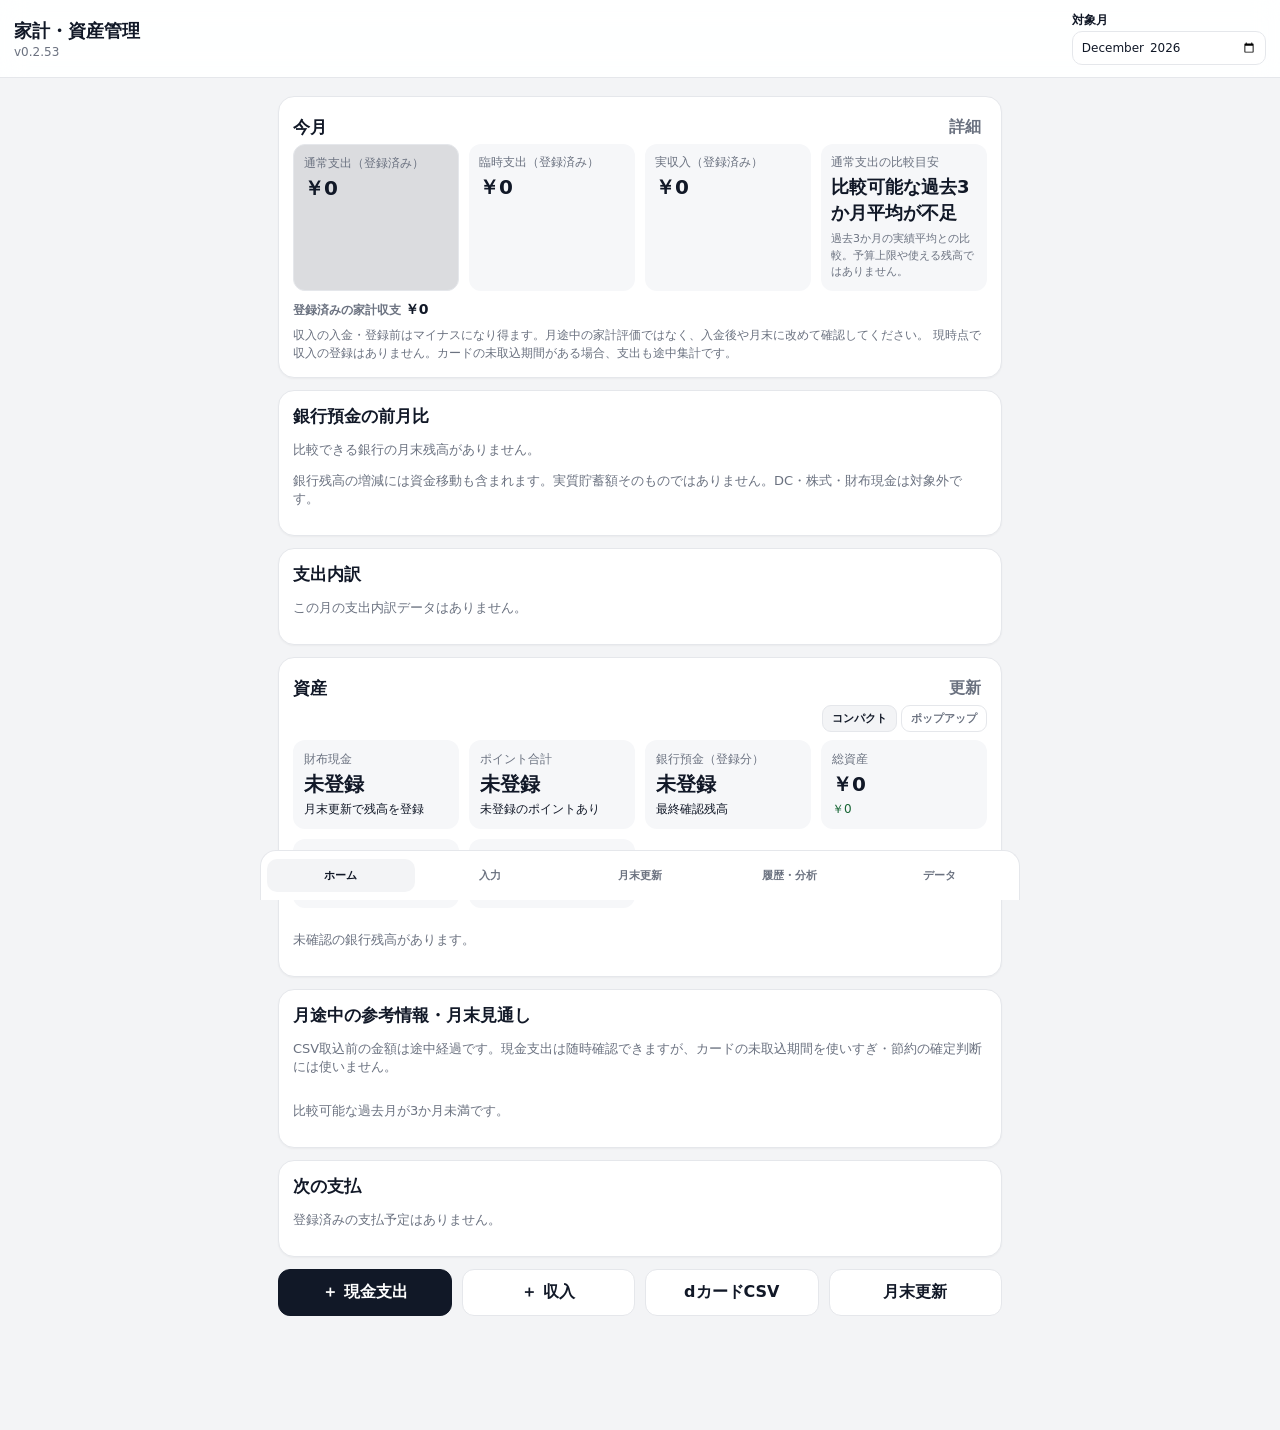
==== commit d3fbaa56: "Prepare v0.2.53 stable after analysis swipe QA" ====
--- a/index.html
+++ b/index.html
@@ -18,7 +18,7 @@
   <header class="app-header">
     <div>
       <h1>家計・資産管理</h1>
-      <p class="sub">v0.2.53-candidate.1</p>
+      <p class="sub">v0.2.53</p>
     </div>
     <label class="month-picker">対象月
       <input id="globalMonth" type="month">
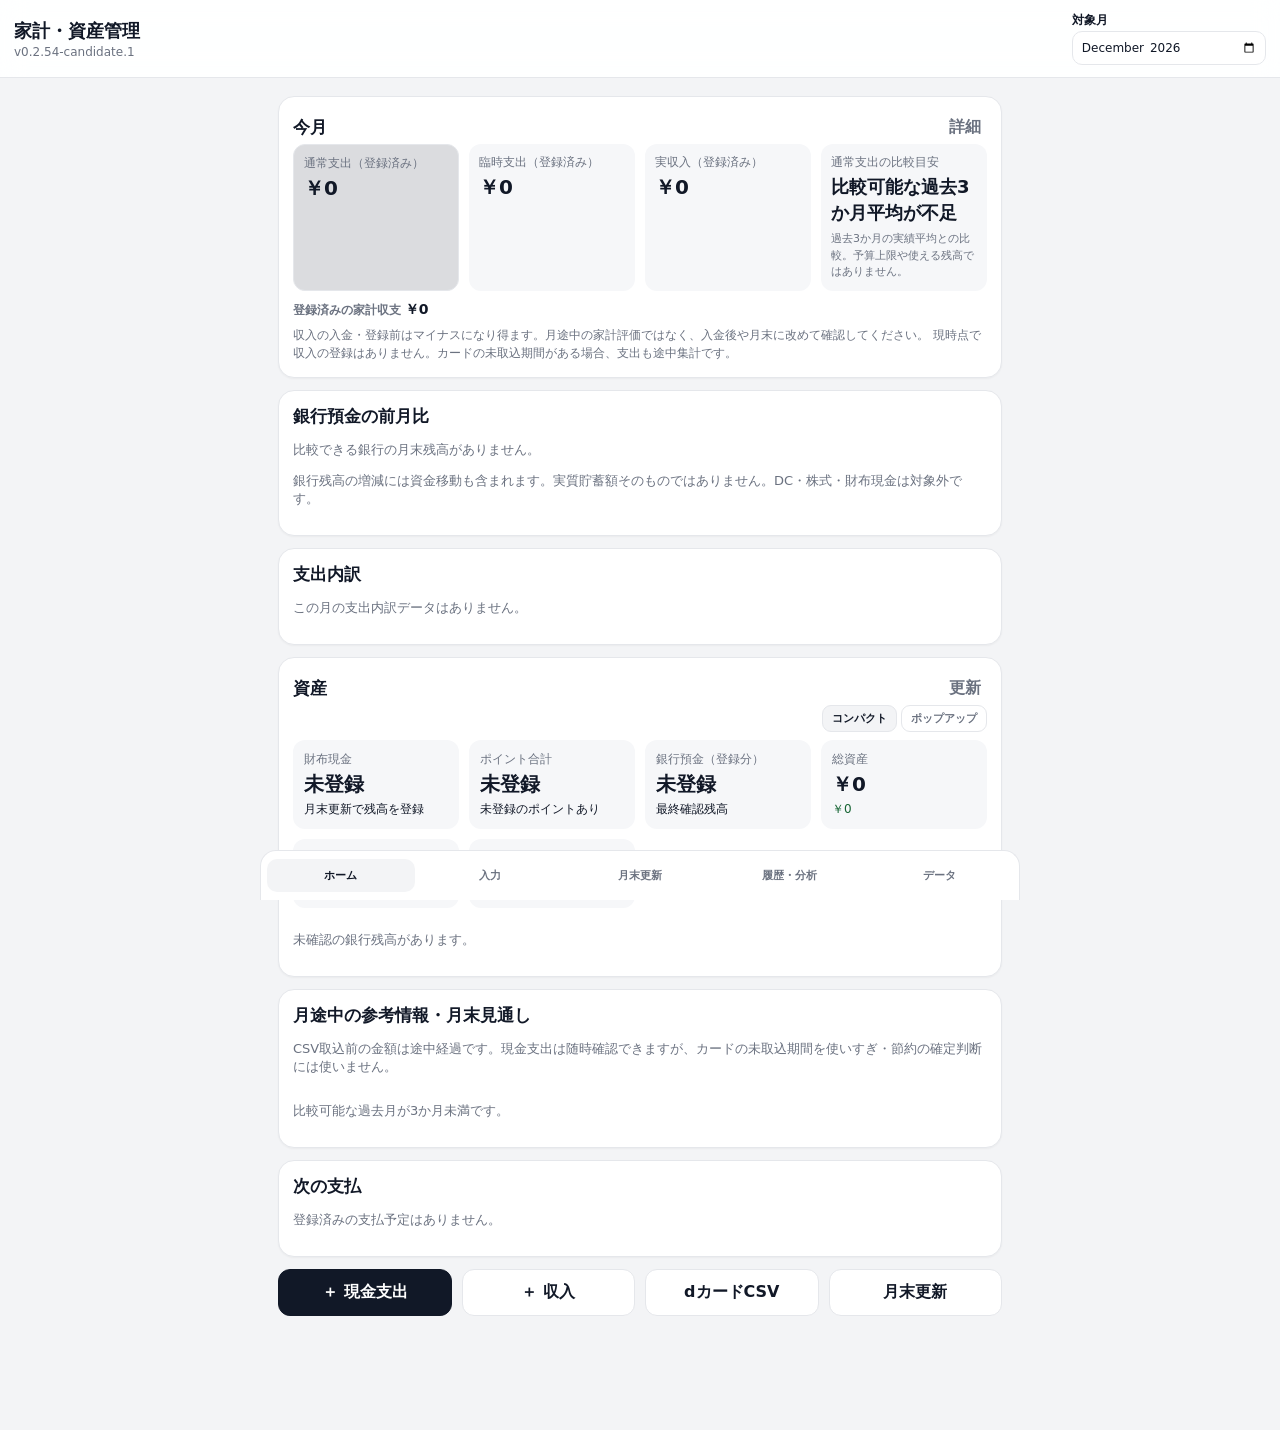
==== commit 5460a052: "Integrate approved pet habitats and furnishings with persistence; add candidate regression QA (v0.2." ====
--- a/index.html
+++ b/index.html
@@ -6,19 +6,20 @@
   <meta name="theme-color" content="#111827">
   <title>家計・資産管理</title>
   <link rel="manifest" href="manifest.webmanifest">
-  <link rel="stylesheet" href="styles.css?v=0253">
-  <link rel="stylesheet" href="pet-game.css?v=0253">
-  <link rel="stylesheet" href="pet-hq.css?v=0253">
-  <link rel="stylesheet" href="pet-brush.css?v=0253">
-  <link rel="stylesheet" href="pet-ball.css?v=0253">
-  <link rel="stylesheet" href="pet-sleep.css?v=0253">
-  <link rel="stylesheet" href="pet-teen.css?v=0253">
+  <link rel="stylesheet" href="styles.css?v=0254c1">
+  <link rel="stylesheet" href="pet-game.css?v=0254c1">
+  <link rel="stylesheet" href="pet-hq.css?v=0254c1">
+  <link rel="stylesheet" href="pet-brush.css?v=0254c1">
+  <link rel="stylesheet" href="pet-ball.css?v=0254c1">
+  <link rel="stylesheet" href="pet-sleep.css?v=0254c1">
+  <link rel="stylesheet" href="pet-teen.css?v=0254c1">
+  <link rel="stylesheet" href="pet-room.css?v=0254c1">
 </head>
 <body class="app-booting">
   <header class="app-header">
     <div>
       <h1>家計・資産管理</h1>
-      <p class="sub">v0.2.53</p>
+      <p class="sub">v0.2.54-candidate.1</p>
     </div>
     <label class="month-picker">対象月
       <input id="globalMonth" type="month">
@@ -368,7 +369,7 @@
         <div class="section-title-row">
           <h2>相棒の部屋</h2><button type="button" class="text-btn" data-go="home">ホームへ</button>
         </div>
-        <p class="muted pet-game-intro">家計の月次成果で新しい遊びや表情を解放。愛情度は毎日の触れ合いで育ち、放置しても下がりません。</p>
+        
         <div id="petChooser" class="hidden">
           <h3>最初の相棒を選ぶ</h3>
           <p class="muted">5タイプから1匹を選びます。途中でタイプを変更したいときは育成をやり直します。過去の月次報酬は再取得できません。</p>
@@ -377,15 +378,14 @@
         </div>
         <div id="petActiveArea" class="hidden">
         <p id="petCurrentType" class="pet-current-type"></p>
-        <div class="pet-game-dashboard">
+        <div class="pet-care-zone"><div class="pet-game-dashboard">
           <div class="pet-score-card"><span>家計の成長</span><strong id="petLevel">Lv. 1</strong><div class="pet-meter"><i id="petProgressBar"></i></div><span id="petScore">0 pt</span> <span id="petProgressText"></span></div>
           <div class="pet-score-card"><span>愛情度</span><strong id="petAffection">0/100</strong><div class="pet-meter pet-heart"><i id="petAffectionBar"></i></div><span>性格：<b id="petPersonality">まだ探検中</b></span></div>
         </div>
         <div class="pet-room" id="petRoom"><div class="pet-stage" id="petAvatar" aria-live="off"></div><p class="pet-speech" id="petSpeech" aria-live="polite">のんびり過ごしている。</p></div>
-        <h3>一緒に過ごす</h3>
-        <p class="muted">キャラクターを直接タップ・指でなでても反応します。</p>
-        <p id="petDailyCap" class="muted">触れ合いは何度でもできます。</p>
-        <div id="petActions" class="pet-actions"></div>
+        <div id="petCareHeading"><h3>一緒に過ごす</h3><p id="petDailyCap" class="muted">今日の愛情 +0/10</p></div>
+        <div id="petActions" class="pet-actions"></div></div><details id="petHelp"><summary>お世話・育成について</summary><p class="muted pet-game-intro">家計の月次成果で新しい遊びや表情を解放。愛情度は毎日の触れ合いで育ち、放置しても下がりません。</p><p>相棒を直接タップ・指でなでても反応します。愛情度の1日の加算上限に達しても自由に遊べます。</p></details><details id="furnitureQa"><summary>家具・背景を変更</summary><p class="furn-note">愛情度・レベルで解放した特典や、ショップで獲得した家具・背景を選択できます。配置は相棒ごと、購入品は歴代の相棒で共有して保存します。</p><div class="furn-grid"><label>休憩家具<select id="furnRest"><option value="none">置かない</option><option value="cushion">クッション</option><option value="bed">寝床</option></select></label><label>小物家具<select id="furnItem"><option value="none">置かない</option><option value="bowl">食器</option><option value="plant">鉢植え</option><option value="box">おもちゃ箱</option></select></label><label>背景<select id="furnBg"><option value="normal">種族の初期背景</option><option value="dusk">夕焼けの湖畔の家</option><option value="lake">花咲く庭の住処</option><option value="stars">星降る森の隠れ家</option></select></label><div class="furn-field"><span id="furnEditLabel">位置調整</span><button type="button" aria-describedby="furnEditLabel" id="furnEdit" aria-pressed="false">家具を移動</button></div><button type="button" id="furnResetPos">位置を戻す</button><button type="button" id="furnClear">家具を外す</button></div><details id="furnShop" class="card" style="margin:10px 0;padding:12px"><summary><strong>相棒のショップ</strong> ・ <span id="furnCoins">0 コイン</span></summary><p class="furn-note" id="furnWalletDetail"></p><p id="furnLatestCoins" class="furn-note"></p><p class="furn-note">いつもの家計管理で貯まります。月末更新と必要な明細の取込・分類が完了すると、節約や黒字の成果に応じてコインを獲得します。</p><p id="furnNextGoal" class="furn-note"></p><div id="furnGoods" class="furn-grid"></div><p id="furnShopStatus" class="furn-note" role="status"></p><p class="furn-note">コインの計算や家計訂正時の扱いは下記で確認できます。</p><details id="furnCoinGuide"><summary>コインの獲得条件・計算例</summary><p>実収支が黒字：150 pt → 30コイン。対象費目の節約・節約水準の維持：100 pt → 20コイン（さらに改善した場合150 pt → 30コイン）。条件に合う成果のみ対象です。</p><p>新規節約：比較可能な過去3か月の対象費目平均から8%以上・500円以上減少（比較条件あり）。維持：前月の達成基準額の105%以内。詳細な家計判定は既存の月次報酬に従います。</p><p>例：黒字と1費目の節約で合計250 pt → 50コイン。月次報酬の合計5 ptにつき1コイン、月最大100コイン。成長ポイントは消費しません。</p><p>購入品は歴代の相棒で共有。訂正で獲得額が減った場合も家具は保持し、不足分は将来の獲得額と相殺します。未確定月の見込みは表示しません。</p></details></details><p id="furnSaveStatus" class="furn-note" role="status"></p><button id="furnReload" type="button">家具・背景を再読込</button><p id="furnUnlockStatus" class="furn-note" aria-live="polite"></p><p class="furn-note" id="furnLinkStatus" aria-live="polite">寝床・食器・クッションと動作が連動します。</p><p class="furn-note">寝床＝睡眠、食器＝食事、クッション＝見守る・休息。睡眠の専用絵や食事動作は既存のままです。</p></details>
+        
         <div class="pet-life-actions">
           <button type="button" id="petArchive" class="primary hidden">成長した相棒を図鑑へ保存する</button>
           <button type="button" id="petRestart" class="danger hidden">この相棒の育成をやり直す</button>
@@ -482,15 +482,17 @@
   </section>
   <div id="toast" role="status" aria-live="polite"></div>
 
-  <script src="db.js?v=0253"></script>
-  <script src="dcard-import.js?v=0253"></script>
-  <script src="analysis.js?v=0253"></script>
-  <script src="pet-art.js?v=0253"></script>
-  <script src="pet-illustration.js?v=0253"></script>
-  <script src="sleep-controller.js?v=0253"></script>
-  <script src="teen-art-data.js?v=0253"></script>
-  <script src="pet-teen.js?v=0253"></script>
-  <script src="pet-game.js?v=0253"></script>
-  <script src="app.js?v=0253"></script>
+  <script src="db.js?v=0254c1"></script>
+  <script src="dcard-import.js?v=0254c1"></script>
+  <script src="analysis.js?v=0254c1"></script>
+  <script src="pet-art.js?v=0254c1"></script>
+  <script src="pet-illustration.js?v=0254c1"></script>
+  <script src="sleep-controller.js?v=0254c1"></script>
+  <script src="teen-art-data.js?v=0254c1"></script>
+  <script src="pet-teen.js?v=0254c1"></script>
+  <script src="pet-game.js?v=0254c1"></script>
+  <script src="pet-room-store.js?v=0254c1"></script>
+  <script src="pet-room.js?v=0254c1"></script>
+  <script src="app.js?v=0254c1"></script>
 </body>
 </html>
--- a/pet-game.css
+++ b/pet-game.css
@@ -315,13 +315,13 @@
 }
 .pet-art-image{position:absolute;inset:0;background-repeat:no-repeat;background-color:transparent}
 .pet-art-baby:not(.pet-art-yokai) .pet-art-image{
-  background-image:url("./assets/pet-concept-atlas.webp?v=0253");background-size:200% 400%;
+  background-image:url("./assets/pet-concept-atlas.webp?v=0254c1");background-size:200% 400%;
 }
 .pet-art-baby.pet-art-yokai .pet-art-image{
-  background-image:url("./assets/pet-yokai-concept.webp?v=0253");background-size:200% 100%;
+  background-image:url("./assets/pet-yokai-concept.webp?v=0254c1");background-size:200% 100%;
 }
 .pet-art-growth .pet-art-image{
-  background-image:url("./assets/pet-growth-atlas.webp?v=0253");background-size:400% 500%;
+  background-image:url("./assets/pet-growth-atlas.webp?v=0254c1");background-size:400% 500%;
 }
 .pet-art-front.pet-art-baby .pet-art-image{background-position-x:0%}
 .pet-art-side.pet-art-baby .pet-art-image{background-position-x:100%}
@@ -425,7 +425,7 @@
 
 /* candidate.16 rear view sprites: 3 stage columns by 5 species rows, 320x360 pixels per cell. */
 .pet-character .pet-art-back .pet-art-image{
-  background-image:url("./assets/pet-rear-atlas.webp?v=0253");
+  background-image:url("./assets/pet-rear-atlas.webp?v=0254c1");
   background-size:300% 500%;background-repeat:no-repeat;
 }
 .pet-art-back.pet-art-baby .pet-art-image{background-position-x:0%}
@@ -453,7 +453,7 @@
 /* candidate.28: coherent 4-column / 15-row atlas; 320x360 output per cell,
    resampled from approximately 162x162 source, so no native-detail claim. */
 .pet-character .pet-art.pet-unified .pet-art-image{
-  background-image:url('./assets/pet-unified-atlas.webp?v=0253');
+  background-image:url('./assets/pet-unified-atlas.webp?v=0254c1');
   background-size:400% 1500%;background-repeat:no-repeat;transform:none;
 }
 .pet-character .pet-unified.pet-art-front .pet-art-image{background-position-x:0.000000%}
@@ -692,7 +692,7 @@
    960x360 source = 3 cells of 320x360, rendered at 160x180.
    The other 59 sprite variants stay exactly as in candidate.28. */
 .pet-stage .pet-character .pet-unified.pet-art-fantasy.pet-art-baby.pet-art-front > .pet-art-image:first-child{
-  background-image:url('./assets/pet-blink-fantasy-baby.webp?v=0253');
+  background-image:url('./assets/pet-blink-fantasy-baby.webp?v=0254c1');
   background-size:300% 100%;
   background-position:0% 0%;
   animation:pet26-blink-frames 2.8s steps(1,end) infinite;
@@ -724,7 +724,7 @@
 
 /* candidate.28: yokai baby gaze, whole aligned frames; no closed eye. */
 .pet-stage .pet-character .pet-unified.pet-art-yokai.pet-art-baby.pet-art-front > .pet-art-image:first-child{
- background-image:url('./assets/pet-gaze-yokai-baby.svg?v=0253');
+ background-image:url('./assets/pet-gaze-yokai-baby.svg?v=0254c1');
  background-size:300% 100%;
  background-position:0% 0%;
  animation:pet28-gaze-frames 3s steps(1,end) infinite;
@@ -743,13 +743,13 @@
 
 /* candidate.29: real three-frame blink for animal, dinosaur and fairy babies; room/front only. */
 .pet-stage .pet-character .pet-unified.pet-art-animal.pet-art-baby.pet-art-front > .pet-art-image:first-child{
-  background-image:url('./assets/pet-blink-animal-baby.webp?v=0253');
+  background-image:url('./assets/pet-blink-animal-baby.webp?v=0254c1');
 }
 .pet-stage .pet-character .pet-unified.pet-art-dino.pet-art-baby.pet-art-front > .pet-art-image:first-child{
-  background-image:url('./assets/pet-blink-dino-baby.webp?v=0253');
+  background-image:url('./assets/pet-blink-dino-baby.webp?v=0254c1');
 }
 .pet-stage .pet-character .pet-unified.pet-art-fairy.pet-art-baby.pet-art-front > .pet-art-image:first-child{
-  background-image:url('./assets/pet-blink-fairy-baby.webp?v=0253');
+  background-image:url('./assets/pet-blink-fairy-baby.webp?v=0254c1');
 }
 .pet-stage .pet-character .pet-unified.pet-art-animal.pet-art-baby.pet-art-front > .pet-art-image:first-child,
 .pet-stage .pet-character .pet-unified.pet-art-dino.pet-art-baby.pet-art-front > .pet-art-image:first-child,
@@ -785,7 +785,7 @@
 
 /* v0.2.47: whole aligned frames, one small ear twitch, no overlay. */
 .pet-stage .pet-character .pet-unified.pet-art-animal.pet-art-baby.pet-art-front > .pet-art-image:first-child{
-  background-image:url('./assets/pet-animal-baby-blink-ear.webp?v=0253');
+  background-image:url('./assets/pet-animal-baby-blink-ear.webp?v=0254c1');
   background-size:500% 100%;
   background-position:0% 0%;
   animation:pet247-animal-blink-ear 2.8s steps(1,end) infinite;
@@ -810,7 +810,7 @@
 .pet-stage .pet-character .pet-unified.pet-art-animal.pet-art-baby.pet-art-right > .pet-art-image:first-child,
 .pet-stage .pet-character .pet-unified.pet-art-dino.pet-art-baby.pet-art-left > .pet-art-image:first-child,
 .pet-stage .pet-character .pet-unified.pet-art-dino.pet-art-baby.pet-art-right > .pet-art-image:first-child{
-  background-image:url('./assets/pet-baby-tail-sides.webp?v=0253');
+  background-image:url('./assets/pet-baby-tail-sides.webp?v=0254c1');
   background-size:300% 400%;
   background-position-x:0%;
   animation:pet247-tail-sway 2.4s steps(1,end) infinite;
@@ -840,8 +840,8 @@
 .pet-stage .pet-character .pet-unified.pet-art-fantasy.pet-art-baby.pet-art-left > .pet-art-image:first-child,
 .pet-stage .pet-character .pet-unified.pet-art-fantasy.pet-art-baby.pet-art-back > .pet-art-image:first-child,
 .pet-stage .pet-character .pet-unified.pet-art-fantasy.pet-art-baby.pet-art-right > .pet-art-image:first-child{
-  --pet-wing-strip:url('./assets/pet-fantasy-baby-wings.webp?v=0253');
-  --pet-blink-strip:url('./assets/pet-blink-fantasy-baby.webp?v=0253');
+  --pet-wing-strip:url('./assets/pet-fantasy-baby-wings.webp?v=0254c1');
+  --pet-blink-strip:url('./assets/pet-blink-fantasy-baby.webp?v=0254c1');
 }
 .pet-stage .pet-character .pet-unified.pet-art-fantasy.pet-art-baby.pet-art-left > .pet-art-image:first-child,
 .pet-stage .pet-character .pet-unified.pet-art-fantasy.pet-art-baby.pet-art-back > .pet-art-image:first-child,
@@ -876,8 +876,8 @@
 .pet-stage .pet-character .pet-unified.pet-art-fairy.pet-art-baby.pet-art-left > .pet-art-image:first-child,
 .pet-stage .pet-character .pet-unified.pet-art-fairy.pet-art-baby.pet-art-back > .pet-art-image:first-child,
 .pet-stage .pet-character .pet-unified.pet-art-fairy.pet-art-baby.pet-art-right > .pet-art-image:first-child{
-  --pet-wing-strip:url('./assets/pet-fairy-baby-wings.webp?v=0253');
-  --pet-blink-strip:url('./assets/pet-blink-fairy-baby.webp?v=0253');
+  --pet-wing-strip:url('./assets/pet-fairy-baby-wings.webp?v=0254c1');
+  --pet-blink-strip:url('./assets/pet-blink-fairy-baby.webp?v=0254c1');
 }
 .pet-stage .pet-character .pet-unified.pet-art-fairy.pet-art-baby.pet-art-left > .pet-art-image:first-child,
 .pet-stage .pet-character .pet-unified.pet-art-fairy.pet-art-baby.pet-art-back > .pet-art-image:first-child,
@@ -930,7 +930,7 @@
 .pet-stage .pet-character .pet-unified.pet-art-fairy.pet-art-baby.pet-art-front > .pet-art-image:first-child,
 .pet-stage .pet-character .pet-unified.pet-art-fairy.pet-art-baby.pet-art-left > .pet-art-image:first-child,
 .pet-stage .pet-character .pet-unified.pet-art-fairy.pet-art-baby.pet-art-back > .pet-art-image:first-child,
-.pet-stage .pet-character .pet-unified.pet-art-fairy.pet-art-baby.pet-art-right > .pet-art-image:first-child{--pet-wing-strip:url('./assets/pet-fairy-baby-wing-fold.webp?v=0253');}
+.pet-stage .pet-character .pet-unified.pet-art-fairy.pet-art-baby.pet-art-right > .pet-art-image:first-child{--pet-wing-strip:url('./assets/pet-fairy-baby-wing-fold.webp?v=0254c1');}
 .pet-stage .pet-character .pet-unified.pet-art-fairy.pet-art-baby.pet-art-front > .pet-art-image:first-child{animation:pet247-fairy-fold-blink 2.8s steps(1,end) infinite;}
 .pet-stage .pet-character .pet-unified.pet-art-fairy.pet-art-baby.pet-art-left > .pet-art-image:first-child,
 .pet-stage .pet-character .pet-unified.pet-art-fairy.pet-art-baby.pet-art-back > .pet-art-image:first-child,
@@ -959,7 +959,7 @@
 .pet-stage .pet-character .pet-unified.pet-art-fairy.pet-art-baby.pet-art-front > .pet-art-image:first-child,
 .pet-stage .pet-character .pet-unified.pet-art-fairy.pet-art-baby.pet-art-left > .pet-art-image:first-child,
 .pet-stage .pet-character .pet-unified.pet-art-fairy.pet-art-baby.pet-art-back > .pet-art-image:first-child,
-.pet-stage .pet-character .pet-unified.pet-art-fairy.pet-art-baby.pet-art-right > .pet-art-image:first-child{--pet-wing-strip:url('./assets/pet-fairy-baby-wing-axis.webp?v=0253');}
+.pet-stage .pet-character .pet-unified.pet-art-fairy.pet-art-baby.pet-art-right > .pet-art-image:first-child{--pet-wing-strip:url('./assets/pet-fairy-baby-wing-axis.webp?v=0254c1');}
 .pet-stage .pet-character .pet-unified.pet-art-fairy.pet-art-baby.pet-art-front > .pet-art-image:first-child{animation:pet247-fairy-axis-blink 2.8s steps(1,end) infinite;}
 .pet-stage .pet-character .pet-unified.pet-art-fairy.pet-art-baby.pet-art-left > .pet-art-image:first-child,
 .pet-stage .pet-character .pet-unified.pet-art-fairy.pet-art-baby.pet-art-back > .pet-art-image:first-child,
@@ -986,8 +986,8 @@
 .pet-stage .pet-character.pet-mood-idle .pet-unified.pet-art-yokai.pet-art-baby.pet-art-front > .pet-art-image:first-child,
 .pet-stage .pet-character.pet-mood-idle .pet-unified.pet-art-yokai.pet-art-baby.pet-art-left > .pet-art-image:first-child,
 .pet-stage .pet-character.pet-mood-idle .pet-unified.pet-art-yokai.pet-art-baby.pet-art-back > .pet-art-image:first-child,
-.pet-stage .pet-character.pet-mood-idle .pet-unified.pet-art-yokai.pet-art-baby.pet-art-right > .pet-art-image:first-child{--pet-yokai-tail:url('./assets/pet-yokai-baby-tail-swing-fixed.webp?v=0253');}
-.pet-stage .pet-character.pet-mood-idle .pet-unified.pet-art-yokai.pet-art-baby.pet-art-front > .pet-art-image:first-child{--pet-yokai-gaze:url('./assets/pet-gaze-yokai-baby.svg?v=0253');animation:pet247-yokai-swing-gaze 3s steps(1,end) infinite;}
+.pet-stage .pet-character.pet-mood-idle .pet-unified.pet-art-yokai.pet-art-baby.pet-art-right > .pet-art-image:first-child{--pet-yokai-tail:url('./assets/pet-yokai-baby-tail-swing-fixed.webp?v=0254c1');}
+.pet-stage .pet-character.pet-mood-idle .pet-unified.pet-art-yokai.pet-art-baby.pet-art-front > .pet-art-image:first-child{--pet-yokai-gaze:url('./assets/pet-gaze-yokai-baby.svg?v=0254c1');animation:pet247-yokai-swing-gaze 3s steps(1,end) infinite;}
 .pet-stage .pet-character.pet-mood-idle .pet-unified.pet-art-yokai.pet-art-baby.pet-art-left > .pet-art-image:first-child,
 .pet-stage .pet-character.pet-mood-idle .pet-unified.pet-art-yokai.pet-art-baby.pet-art-back > .pet-art-image:first-child,
 .pet-stage .pet-character.pet-mood-idle .pet-unified.pet-art-yokai.pet-art-baby.pet-art-right > .pet-art-image:first-child{background-image:var(--pet-yokai-tail);background-size:500% 400%;background-position-x:0%;animation:pet247-yokai-swing-side 2.4s steps(1,end) infinite;}
@@ -1038,28 +1038,28 @@
   80%{rotate:0deg;translate:0 0}
 }
 .pet-stage .pet-character.pet-mood-pet .pet-unified.pet-art-animal.pet-art-baby.pet-art-front > .pet-art-image:first-child{
-  background-image:url('./assets/pet-animal-baby-blink-ear.webp?v=0253');
+  background-image:url('./assets/pet-animal-baby-blink-ear.webp?v=0254c1');
   background-size:500% 100%;
   background-position:0% 0%;
   --care-half:25%;--care-closed:50%;
   animation:pet247-care-pet-eyes 1.55s steps(1,end) both;
 }
 .pet-stage .pet-character.pet-mood-pet .pet-unified.pet-art-fantasy.pet-art-baby.pet-art-front > .pet-art-image:first-child{
-  background-image:url('./assets/pet-blink-fantasy-baby.webp?v=0253');
+  background-image:url('./assets/pet-blink-fantasy-baby.webp?v=0254c1');
   background-size:300% 100%;
   background-position:0% 0%;
   --care-half:50%;--care-closed:100%;
   animation:pet247-care-pet-eyes 1.55s steps(1,end) both;
 }
 .pet-stage .pet-character.pet-mood-pet .pet-unified.pet-art-dino.pet-art-baby.pet-art-front > .pet-art-image:first-child{
-  background-image:url('./assets/pet-blink-dino-baby.webp?v=0253');
+  background-image:url('./assets/pet-blink-dino-baby.webp?v=0254c1');
   background-size:300% 100%;
   background-position:0% 0%;
   --care-half:50%;--care-closed:100%;
   animation:pet247-care-pet-eyes 1.55s steps(1,end) both;
 }
 .pet-stage .pet-character.pet-mood-pet .pet-unified.pet-art-fairy.pet-art-baby.pet-art-front > .pet-art-image:first-child{
-  background-image:url('./assets/pet-blink-fairy-baby.webp?v=0253');
+  background-image:url('./assets/pet-blink-fairy-baby.webp?v=0254c1');
   background-size:300% 100%;
   background-position:0% 0%;
   /* Skip the previously rejected half-open fairy frame, even in care. */
@@ -1073,7 +1073,7 @@
   90%{background-position-x:0%}
 }
 .pet-stage .pet-character.pet-mood-pet .pet-unified.pet-art-yokai.pet-art-baby.pet-art-front > .pet-art-image:first-child{
-  background-image:url('./assets/pet-yokai-baby-tail-swing-fixed.webp?v=0253');
+  background-image:url('./assets/pet-yokai-baby-tail-swing-fixed.webp?v=0254c1');
   background-size:500% 400%;
   background-position:0% 0%;
   animation:pet247-care-pet-yokai 1.55s steps(1,end) both;
@@ -1117,13 +1117,13 @@
   --food-row:85.714286%;--chew-row:-88px;--prop-row:-88px;--chew-y:75px;--food-y:73.5px;
 }
 .pet-stage .pet-character.pet-mood-food[data-growth="baby"] .pet-unified.pet-art-baby.pet-art-front > .pet-art-image:first-child{
-  background-image:url('./assets/pet-unified-atlas.webp?v=0253');
+  background-image:url('./assets/pet-unified-atlas.webp?v=0254c1');
   background-size:400% 1500%;background-position:0% var(--food-row);
   animation:none!important;
 }
 .pet-stage .pet-character.pet-mood-food[data-growth="baby"] .pet-unified.pet-art-baby.pet-art-front .pet-care-chew{
   display:block;position:absolute;left:var(--chew-x);top:var(--chew-y);width:30px;height:22px;
-  background:url('./assets/pet-baby-chew-closed-q95.webp?v=0253') no-repeat 0 var(--chew-row)/60px 110px;
+  background:url('./assets/pet-baby-chew-closed-q95.webp?v=0254c1') no-repeat 0 var(--chew-row)/60px 110px;
   -webkit-mask-image:linear-gradient(to right,transparent,#000 1px,#000 calc(100% - 1px),transparent),linear-gradient(to bottom,transparent,#000 1px,#000 calc(100% - 1px),transparent);
   -webkit-mask-composite:source-in;
   mask-image:linear-gradient(to right,transparent,#000 1px,#000 calc(100% - 1px),transparent),linear-gradient(to bottom,transparent,#000 1px,#000 calc(100% - 1px),transparent);
@@ -1132,7 +1132,7 @@
 }
 .pet-stage .pet-character.pet-mood-food[data-growth="baby"] .pet-unified.pet-art-baby.pet-art-front .pet-care-food{
   display:block;position:absolute;left:var(--food-x);top:var(--food-y);width:22px;height:22px;
-  background:url('./assets/pet-baby-food-types.svg?v=0253') no-repeat 0 var(--prop-row)/22px 110px;
+  background:url('./assets/pet-baby-food-types.svg?v=0254c1') no-repeat 0 var(--prop-row)/22px 110px;
   z-index:2;opacity:1;animation:pet247-care-food-offer .48s ease-in-out both;
 }
 .pet-stage .pet-character.pet-mood-food[data-growth="baby"] .pet-art-emote{display:none;}
@@ -1178,22 +1178,22 @@
   48%{translate:0 -1px}
 }
 .pet-stage .pet-character.pet-mood-calm .pet-unified.pet-art-baby.pet-art-front.pet-art-animal > .pet-art-image:first-child{
-  background-image:url('./assets/pet-animal-baby-blink-ear.webp?v=0253');
+  background-image:url('./assets/pet-animal-baby-blink-ear.webp?v=0254c1');
   background-size:500% 100%;background-position:0% 0%;--rest-half:25%;--rest-closed:50%;
   animation:pet247-care-calm-eyes 3.05s steps(1,end) both;
 }
 .pet-stage .pet-character.pet-mood-calm .pet-unified.pet-art-baby.pet-art-front.pet-art-fantasy > .pet-art-image:first-child{
-  background-image:url('./assets/pet-blink-fantasy-baby.webp?v=0253');
+  background-image:url('./assets/pet-blink-fantasy-baby.webp?v=0254c1');
   background-size:300% 100%;background-position:0% 0%;--rest-half:50%;--rest-closed:100%;
   animation:pet247-care-calm-eyes 3.05s steps(1,end) both;
 }
 .pet-stage .pet-character.pet-mood-calm .pet-unified.pet-art-baby.pet-art-front.pet-art-dino > .pet-art-image:first-child{
-  background-image:url('./assets/pet-blink-dino-baby.webp?v=0253');
+  background-image:url('./assets/pet-blink-dino-baby.webp?v=0254c1');
   background-size:300% 100%;background-position:0% 0%;--rest-half:50%;--rest-closed:100%;
   animation:pet247-care-calm-eyes 3.05s steps(1,end) both;
 }
 .pet-stage .pet-character.pet-mood-calm .pet-unified.pet-art-baby.pet-art-front.pet-art-fairy > .pet-art-image:first-child{
-  background-image:url('./assets/pet-blink-fairy-baby.webp?v=0253');
+  background-image:url('./assets/pet-blink-fairy-baby.webp?v=0254c1');
   background-size:300% 100%;background-position:0% 0%;--rest-half:0%;--rest-closed:100%;
   animation:pet247-care-calm-eyes 3.05s steps(1,end) both;
 }
@@ -1206,7 +1206,7 @@
 }
 /* Yokai has no accepted closed-eye art. Keep its gaze and quiet the tail. */
 .pet-stage .pet-character.pet-mood-calm .pet-unified.pet-art-baby.pet-art-front.pet-art-yokai > .pet-art-image:first-child{
-  background-image:url('./assets/pet-gaze-yokai-baby.svg?v=0253');
+  background-image:url('./assets/pet-gaze-yokai-baby.svg?v=0254c1');
   background-size:300% 100%;background-position:0% 0%;animation:none!important;
 }
 .pet-stage .pet-character.pet-mood-calm[data-growth="baby"] .pet-art-emote{
@@ -1232,11 +1232,11 @@
   background-color:#e1e9dc;background-size:100% 100%;background-position:center;
   background-repeat:no-repeat;
 }
-.pet-room[data-room-type="animal"]{background-image:url('./assets/pet-room-animal.svg?v=0253');}
-.pet-room[data-room-type="fantasy"]{background-image:url('./assets/pet-room-fantasy.svg?v=0253');}
-.pet-room[data-room-type="fairy"]{background-image:url('./assets/pet-room-fairy.svg?v=0253');}
-.pet-room[data-room-type="yokai"]{background-image:url('./assets/pet-room-yokai.svg?v=0253');}
-.pet-room[data-room-type="dino"]{background-image:url('./assets/pet-room-dino.svg?v=0253');}
+.pet-room[data-room-type="animal"]{background-image:url('./assets/pet-room-animal.svg?v=0254c1');}
+.pet-room[data-room-type="fantasy"]{background-image:url('./assets/pet-room-fantasy.svg?v=0254c1');}
+.pet-room[data-room-type="fairy"]{background-image:url('./assets/pet-room-fairy.svg?v=0254c1');}
+.pet-room[data-room-type="yokai"]{background-image:url('./assets/pet-room-yokai.svg?v=0254c1');}
+.pet-room[data-room-type="dino"]{background-image:url('./assets/pet-room-dino.svg?v=0254c1');}
 .pet-room[data-room-type]:not([data-room-type=""])::after,
 .pet-room[data-room-type]:not([data-room-type=""]):not(.pet-room-decorated)::before{display:none;}
 /* Preserve the already-earned decoration independently of the habitat. */
--- a/pet-sleep.css
+++ b/pet-sleep.css
@@ -1,44 +1,44 @@
 /* Trial: only the added sleep state styles. Existing CSS remains unchanged. */
-:is(#petAvatar,#petVisitor.pet-home-companion) .pet-character[data-growth="baby"][data-sleep-state="drowsy"],:is(#petAvatar,#petVisitor.pet-home-companion) .pet-character[data-growth="baby"][data-sleep-state="sleep"],:is(#petAvatar,#petVisitor.pet-home-companion) .pet-character[data-growth="baby"][data-sleep-state="wake"]{animation-play-state:paused!important}
-:is(#petAvatar,#petVisitor.pet-home-companion) .pet-character[data-growth="baby"][data-sleep-state="drowsy"] .pet-illustration{animation:sleep-nod 3.6s ease-in-out both!important;transform-origin:50% 94%}
-:is(#petAvatar,#petVisitor.pet-home-companion) .pet-character[data-growth="baby"][data-sleep-state="drowsy"] .pet-illustration>.pet-art-image:first-child{background-image:var(--hq-face)!important;background-size:500% 100%!important;background-position-y:0%!important;animation:sleep-eyes 3.6s steps(1,end) both!important}
+:is(#petAvatar:not([data-furn-travel]),#petVisitor.pet-home-companion) .pet-character[data-growth="baby"][data-sleep-state="drowsy"],:is(#petAvatar:not([data-furn-travel]),#petVisitor.pet-home-companion) .pet-character[data-growth="baby"][data-sleep-state="sleep"],:is(#petAvatar:not([data-furn-travel]),#petVisitor.pet-home-companion) .pet-character[data-growth="baby"][data-sleep-state="wake"]{animation-play-state:paused!important}
+:is(#petAvatar:not([data-furn-travel]),#petVisitor.pet-home-companion) .pet-character[data-growth="baby"][data-sleep-state="drowsy"] .pet-illustration{animation:sleep-nod 3.6s ease-in-out both!important;transform-origin:50% 94%}
+:is(#petAvatar:not([data-furn-travel]),#petVisitor.pet-home-companion) .pet-character[data-growth="baby"][data-sleep-state="drowsy"] .pet-illustration>.pet-art-image:first-child{background-image:var(--hq-face)!important;background-size:500% 100%!important;background-position-y:0%!important;animation:sleep-eyes 3.6s steps(1,end) both!important}
 @keyframes sleep-eyes{0%{background-position-x:0%}18%{background-position-x:25%}35%{background-position-x:50%}47%{background-position-x:25%}61%{background-position-x:50%}100%{background-position-x:50%}}
 @keyframes sleep-nod{0%,100%{transform:translateY(0)}30%,64%,100%{transform:translateY(3px) rotate(-2deg)}48%{transform:translateY(1px)}}
-:is(#petAvatar,#petVisitor.pet-home-companion) .pet-character[data-growth="baby"][data-sleep-state="sleep"] .pet-illustration,:is(#petAvatar,#petVisitor.pet-home-companion) .pet-character[data-growth="baby"][data-sleep-state="wake"] .pet-illustration{animation:none!important;transform:none!important;translate:none!important}
-:is(#petAvatar,#petVisitor.pet-home-companion) .pet-character[data-growth="baby"][data-sleep-state="sleep"] .pet-illustration>.pet-art-image:first-child{background-image:url(assets/animal-sleep.webp?v=0253)!important;background-size:100% 100%!important;background-position:0 0!important;transform-origin:50% 95%;animation:sleep-breath 4.4s ease-in-out infinite!important}
+:is(#petAvatar:not([data-furn-travel]),#petVisitor.pet-home-companion) .pet-character[data-growth="baby"][data-sleep-state="sleep"] .pet-illustration,:is(#petAvatar:not([data-furn-travel]),#petVisitor.pet-home-companion) .pet-character[data-growth="baby"][data-sleep-state="wake"] .pet-illustration{animation:none!important;transform:none!important;translate:none!important}
+:is(#petAvatar:not([data-furn-travel]),#petVisitor.pet-home-companion) .pet-character[data-growth="baby"][data-sleep-state="sleep"] .pet-illustration>.pet-art-image:first-child{background-image:url(assets/animal-sleep.webp?v=0254c1)!important;background-size:100% 100%!important;background-position:0 0!important;transform-origin:50% 95%;animation:sleep-breath 4.4s ease-in-out infinite!important}
 @keyframes sleep-breath{0%,100%{transform:scale(1,1)}50%{transform:scale(1.008,1.022)}}
-:is(#petAvatar,#petVisitor.pet-home-companion) .pet-character[data-growth="baby"][data-sleep-state="wake"] .pet-illustration>.pet-art-image:first-child{background-image:var(--hq-face)!important;background-size:500% 100%!important;background-position-y:0%!important;animation:sleep-wake .75s steps(1,end) both!important}
+:is(#petAvatar:not([data-furn-travel]),#petVisitor.pet-home-companion) .pet-character[data-growth="baby"][data-sleep-state="wake"] .pet-illustration>.pet-art-image:first-child{background-image:var(--hq-face)!important;background-size:500% 100%!important;background-position-y:0%!important;animation:sleep-wake .75s steps(1,end) both!important}
 @keyframes sleep-wake{0%{background-position-x:50%}35%{background-position-x:25%}75%,100%{background-position-x:0%}}
-:is(#petAvatar,#petVisitor.pet-home-companion) .pet-character[data-growth="baby"]:is([data-sleep-state="sleep"],[data-sleep-state="drowsy"],[data-sleep-state="wake"]) .pet-art-emote{display:none!important}
-:is(#petAvatar,#petVisitor.pet-home-companion) .pet-character[data-growth="baby"][data-paused="true"],:is(#petAvatar,#petVisitor.pet-home-companion) .pet-character[data-growth="baby"][data-paused="true"] *{animation-play-state:paused!important}
-@media(prefers-reduced-motion:reduce){:is(#petAvatar,#petVisitor.pet-home-companion) .pet-character[data-growth="baby"][data-sleep-state] .pet-illustration,:is(#petAvatar,#petVisitor.pet-home-companion) .pet-character[data-growth="baby"][data-sleep-state] .pet-illustration>.pet-art-image:first-child{animation:none!important;transform:none!important}:is(#petAvatar,#petVisitor.pet-home-companion) .pet-character[data-growth="baby"][data-sleep-state="drowsy"] .pet-illustration>.pet-art-image:first-child{background-position:25% 0!important}:is(#petAvatar,#petVisitor.pet-home-companion) .pet-character[data-growth="baby"][data-sleep-state="wake"] .pet-illustration>.pet-art-image:first-child{background-position:0 0!important}}
+:is(#petAvatar:not([data-furn-travel]),#petVisitor.pet-home-companion) .pet-character[data-growth="baby"]:is([data-sleep-state="sleep"],[data-sleep-state="drowsy"],[data-sleep-state="wake"]) .pet-art-emote{display:none!important}
+:is(#petAvatar:not([data-furn-travel]),#petVisitor.pet-home-companion) .pet-character[data-growth="baby"][data-paused="true"],:is(#petAvatar:not([data-furn-travel]),#petVisitor.pet-home-companion) .pet-character[data-growth="baby"][data-paused="true"] *{animation-play-state:paused!important}
+@media(prefers-reduced-motion:reduce){:is(#petAvatar:not([data-furn-travel]),#petVisitor.pet-home-companion) .pet-character[data-growth="baby"][data-sleep-state] .pet-illustration,:is(#petAvatar:not([data-furn-travel]),#petVisitor.pet-home-companion) .pet-character[data-growth="baby"][data-sleep-state] .pet-illustration>.pet-art-image:first-child{animation:none!important;transform:none!important}:is(#petAvatar:not([data-furn-travel]),#petVisitor.pet-home-companion) .pet-character[data-growth="baby"][data-sleep-state="drowsy"] .pet-illustration>.pet-art-image:first-child{background-position:25% 0!important}:is(#petAvatar:not([data-furn-travel]),#petVisitor.pet-home-companion) .pet-character[data-growth="baby"][data-sleep-state="wake"] .pet-illustration>.pet-art-image:first-child{background-position:0 0!important}}
 /* Sleep-only effect; never competes with care/action emotes. */
-:is(#petAvatar,#petVisitor.pet-home-companion) .pet-character[data-growth="baby"] .pet-sleep-zzz{display:none!important;pointer-events:none;position:absolute;z-index:20;left:76%;top:27%;color:#546e80;font:700 20px/1.1 system-ui,sans-serif;letter-spacing:.02em;text-shadow:0 1px 3px #fff,0 0 4px #fff;white-space:nowrap}
-:is(#petAvatar,#petVisitor.pet-home-companion) .pet-character[data-growth="baby"][data-sleep-state="sleep"] .pet-sleep-zzz{display:block!important;animation:sleep-zzz-float 4.4s ease-in-out infinite}
+:is(#petAvatar:not([data-furn-travel]),#petVisitor.pet-home-companion) .pet-character[data-growth="baby"] .pet-sleep-zzz{display:none!important;pointer-events:none;position:absolute;z-index:20;left:76%;top:27%;color:#546e80;font:700 20px/1.1 system-ui,sans-serif;letter-spacing:.02em;text-shadow:0 1px 3px #fff,0 0 4px #fff;white-space:nowrap}
+:is(#petAvatar:not([data-furn-travel]),#petVisitor.pet-home-companion) .pet-character[data-growth="baby"][data-sleep-state="sleep"] .pet-sleep-zzz{display:block!important;animation:sleep-zzz-float 4.4s ease-in-out infinite}
 @keyframes sleep-zzz-float{0%{opacity:0;transform:translate(0,5px) scale(.86)}22%{opacity:.94}60%{opacity:.94;transform:translate(4px,-5px) scale(1)}100%{opacity:0;transform:translate(8px,-17px) scale(1.04)}}
-@media(prefers-reduced-motion:reduce){:is(#petAvatar,#petVisitor.pet-home-companion) .pet-character[data-growth="baby"][data-sleep-state="sleep"] .pet-sleep-zzz{animation:none!important;transform:none!important;opacity:.9}}
+@media(prefers-reduced-motion:reduce){:is(#petAvatar:not([data-furn-travel]),#petVisitor.pet-home-companion) .pet-character[data-growth="baby"][data-sleep-state="sleep"] .pet-sleep-zzz{animation:none!important;transform:none!important;opacity:.9}}
 
 /* r3: closed mouth from the approved food sprite, only during drowsy. */
-:is(#petAvatar,#petVisitor.pet-home-companion) .pet-character[data-growth="baby"][data-sleep-state="drowsy"] .pet-illustration.pet-art-animal.pet-art-baby.pet-art-front>.pet-art-image:first-child::after{content:"";position:absolute;inset:0;background:url(assets/animal-drowsy-mouth.webp?v=0253) 0 0/100% 100% no-repeat;pointer-events:none}
+:is(#petAvatar:not([data-furn-travel]),#petVisitor.pet-home-companion) .pet-character[data-growth="baby"][data-sleep-state="drowsy"] .pet-illustration.pet-art-animal.pet-art-baby.pet-art-front>.pet-art-image:first-child::after{content:"";position:absolute;inset:0;background:url(assets/animal-drowsy-mouth.webp?v=0254c1) 0 0/100% 100% no-repeat;pointer-events:none}
 
 
 /* Five-species trial: animal r3 rules remain byte-identical. */
-:is(#petAvatar,#petVisitor.pet-home-companion) .pet-character[data-growth="baby"]:not([data-type="animal"])[data-sleep-state] .pet-illustration>.pet-art-image:first-child{background-size:300% 100%!important}
-:is(#petAvatar,#petVisitor.pet-home-companion) .pet-character[data-growth="baby"]:not([data-type="animal"])[data-sleep-state="drowsy"] .pet-illustration>.pet-art-image:first-child{animation:sleep-eyes-3 3.6s steps(1,end) both!important}
+:is(#petAvatar:not([data-furn-travel]),#petVisitor.pet-home-companion) .pet-character[data-growth="baby"]:not([data-type="animal"])[data-sleep-state] .pet-illustration>.pet-art-image:first-child{background-size:300% 100%!important}
+:is(#petAvatar:not([data-furn-travel]),#petVisitor.pet-home-companion) .pet-character[data-growth="baby"]:not([data-type="animal"])[data-sleep-state="drowsy"] .pet-illustration>.pet-art-image:first-child{animation:sleep-eyes-3 3.6s steps(1,end) both!important}
 @keyframes sleep-eyes-3{0%{background-position-x:0%}18%{background-position-x:50%}35%{background-position-x:100%}47%{background-position-x:50%}61%,100%{background-position-x:100%}}
-:is(#petAvatar,#petVisitor.pet-home-companion) .pet-character[data-growth="baby"]:not([data-type="animal"])[data-sleep-state="wake"] .pet-illustration>.pet-art-image:first-child{animation:sleep-wake-3 .75s steps(1,end) both!important}
+:is(#petAvatar:not([data-furn-travel]),#petVisitor.pet-home-companion) .pet-character[data-growth="baby"]:not([data-type="animal"])[data-sleep-state="wake"] .pet-illustration>.pet-art-image:first-child{animation:sleep-wake-3 .75s steps(1,end) both!important}
 @keyframes sleep-wake-3{0%{background-position-x:100%}35%{background-position-x:50%}75%,100%{background-position-x:0%}}
-:is(#petAvatar,#petVisitor.pet-home-companion) .pet-character[data-growth="baby"]:is([data-type="fantasy"],[data-type="dino"],[data-type="yokai"])[data-sleep-state="sleep"] .pet-illustration>.pet-art-image:first-child{background-image:var(--hq-face)!important;background-position:100% 0!important}
-:is(#petAvatar,#petVisitor.pet-home-companion) .pet-character[data-growth="baby"][data-type="fairy"][data-sleep-state="sleep"] .pet-illustration>.pet-art-image:first-child{background-image:url(assets/fairy-sleep.webp?v=0253)!important;background-size:100% 100%!important;background-position:0 0!important}
-:is(#petAvatar,#petVisitor.pet-home-companion) .pet-character[data-growth="baby"][data-type="yokai"][data-sleep-state] .pet-illustration>.pet-art-image:first-child{background-image:url(assets/yokai-sleep-face.webp?v=0253)!important}
-:is(#petAvatar,#petVisitor.pet-home-companion) .pet-character[data-growth="baby"]:not([data-type="animal"])[data-sleep-state] .pet-illustration>:is(.pet-part-wing,.pet-part-ear,.pet-part-tail,.pet-care-food,.pet-care-chew,.pet-care-brush){display:none!important;animation:none!important}
-:is(#petAvatar,#petVisitor.pet-home-companion) .pet-character[data-growth="baby"][data-type="fantasy"]:is([data-sleep-state="drowsy"],[data-sleep-state="sleep"]) .pet-illustration>.pet-art-image:first-child::after{content:"";position:absolute;inset:0;background:url(assets/fantasy-sleep-mouth.webp?v=0253) 0 0/100% 100% no-repeat;pointer-events:none}
-:is(#petAvatar,#petVisitor.pet-home-companion) .pet-character[data-growth="baby"][data-type="fairy"][data-sleep-state="drowsy"] .pet-illustration>.pet-art-image:first-child::after{content:"";position:absolute;inset:0;background:url(assets/fairy-sleep-mouth.webp?v=0253) 0 0/100% 100% no-repeat;pointer-events:none}
-:is(#petAvatar,#petVisitor.pet-home-companion) .pet-character[data-growth="baby"][data-type="dino"]:is([data-sleep-state="drowsy"],[data-sleep-state="sleep"]) .pet-illustration>.pet-art-image:first-child::after{content:"";position:absolute;inset:0;background:url(assets/dino-sleep-mouth.webp?v=0253) 0 0/100% 100% no-repeat;pointer-events:none}
-@media(prefers-reduced-motion:reduce){:is(#petAvatar,#petVisitor.pet-home-companion) .pet-character[data-growth="baby"]:not([data-type="animal"])[data-sleep-state="drowsy"] .pet-illustration>.pet-art-image:first-child{animation:none!important;background-position:50% 0!important}:is(#petAvatar,#petVisitor.pet-home-companion) .pet-character[data-growth="baby"]:not([data-type="animal"])[data-sleep-state="wake"] .pet-illustration>.pet-art-image:first-child{animation:none!important;background-position:0 0!important}}
+:is(#petAvatar:not([data-furn-travel]),#petVisitor.pet-home-companion) .pet-character[data-growth="baby"]:is([data-type="fantasy"],[data-type="dino"],[data-type="yokai"])[data-sleep-state="sleep"] .pet-illustration>.pet-art-image:first-child{background-image:var(--hq-face)!important;background-position:100% 0!important}
+:is(#petAvatar:not([data-furn-travel]),#petVisitor.pet-home-companion) .pet-character[data-growth="baby"][data-type="fairy"][data-sleep-state="sleep"] .pet-illustration>.pet-art-image:first-child{background-image:url(assets/fairy-sleep.webp?v=0254c1)!important;background-size:100% 100%!important;background-position:0 0!important}
+:is(#petAvatar:not([data-furn-travel]),#petVisitor.pet-home-companion) .pet-character[data-growth="baby"][data-type="yokai"][data-sleep-state] .pet-illustration>.pet-art-image:first-child{background-image:url(assets/yokai-sleep-face.webp?v=0254c1)!important}
+:is(#petAvatar:not([data-furn-travel]),#petVisitor.pet-home-companion) .pet-character[data-growth="baby"]:not([data-type="animal"])[data-sleep-state] .pet-illustration>:is(.pet-part-wing,.pet-part-ear,.pet-part-tail,.pet-care-food,.pet-care-chew,.pet-care-brush){display:none!important;animation:none!important}
+:is(#petAvatar:not([data-furn-travel]),#petVisitor.pet-home-companion) .pet-character[data-growth="baby"][data-type="fantasy"]:is([data-sleep-state="drowsy"],[data-sleep-state="sleep"]) .pet-illustration>.pet-art-image:first-child::after{content:"";position:absolute;inset:0;background:url(assets/fantasy-sleep-mouth.webp?v=0254c1) 0 0/100% 100% no-repeat;pointer-events:none}
+:is(#petAvatar:not([data-furn-travel]),#petVisitor.pet-home-companion) .pet-character[data-growth="baby"][data-type="fairy"][data-sleep-state="drowsy"] .pet-illustration>.pet-art-image:first-child::after{content:"";position:absolute;inset:0;background:url(assets/fairy-sleep-mouth.webp?v=0254c1) 0 0/100% 100% no-repeat;pointer-events:none}
+:is(#petAvatar:not([data-furn-travel]),#petVisitor.pet-home-companion) .pet-character[data-growth="baby"][data-type="dino"]:is([data-sleep-state="drowsy"],[data-sleep-state="sleep"]) .pet-illustration>.pet-art-image:first-child::after{content:"";position:absolute;inset:0;background:url(assets/dino-sleep-mouth.webp?v=0254c1) 0 0/100% 100% no-repeat;pointer-events:none}
+@media(prefers-reduced-motion:reduce){:is(#petAvatar:not([data-furn-travel]),#petVisitor.pet-home-companion) .pet-character[data-growth="baby"]:not([data-type="animal"])[data-sleep-state="drowsy"] .pet-illustration>.pet-art-image:first-child{animation:none!important;background-position:50% 0!important}:is(#petAvatar:not([data-furn-travel]),#petVisitor.pet-home-companion) .pet-character[data-growth="baby"]:not([data-type="animal"])[data-sleep-state="wake"] .pet-illustration>.pet-art-image:first-child{animation:none!important;background-position:0 0!important}}
 
-:is(#petAvatar,#petVisitor.pet-home-companion) .pet-character[data-growth="baby"][data-sleep-state] .pet-illustration>:is(.pet-part-wing,.pet-part-ear,.pet-part-tail,.pet-care-food,.pet-care-chew,.pet-care-brush){display:none!important;animation:none!important}
-:is(#petAvatar,#petVisitor.pet-home-companion) .pet-character[data-growth="baby"]:is([data-sleep-state="sleep"],[data-sleep-state="wake"]) .pet-illustration{transform:none!important;translate:none!important}
+:is(#petAvatar:not([data-furn-travel]),#petVisitor.pet-home-companion) .pet-character[data-growth="baby"][data-sleep-state] .pet-illustration>:is(.pet-part-wing,.pet-part-ear,.pet-part-tail,.pet-care-food,.pet-care-chew,.pet-care-brush){display:none!important;animation:none!important}
+:is(#petAvatar:not([data-furn-travel]),#petVisitor.pet-home-companion) .pet-character[data-growth="baby"]:is([data-sleep-state="sleep"],[data-sleep-state="wake"]) .pet-illustration{transform:none!important;translate:none!important}
 
 /* Home uses the existing small sprite scale; keep the effect within its hit area. */
 #petVisitor.pet-home-companion .pet-sleep-zzz{left:70%;top:25%;font-size:19px}
--- a/pet-teen.css
+++ b/pet-teen.css
@@ -1,9 +1,9 @@
 /* Adopted teen r1 tool positions and trajectories. All selectors scoped to live teen art. */
-.teen-live[data-species=animal]{--t-x:67.5%;--t-y:50.55555555555556%;--t-w:22.5%;--t-h:16.666666666666664%;--t-origin:22.22222222222222% 56.666666666666664%;--t-tool:url(assets/pet-care-brush.svg?v=0253);--t-animation:teen-brush-animal}
-.teen-live[data-species=fantasy]{--t-x:63.125%;--t-y:57.77777777777777%;--t-w:22.5%;--t-h:16.666666666666664%;--t-origin:22.22222222222222% 56.666666666666664%;--t-tool:url(assets/pet-care-brush.svg?v=0253);--t-animation:teen-brush-fantasy}
-.teen-live[data-species=fairy]{--t-x:58.75%;--t-y:13.333333333333334%;--t-w:12.5%;--t-h:15.555555555555555%;--t-origin:40.0% 42.857142857142854%;--t-tool:url(assets/pet-care-hairbrush.svg?v=0253);--t-animation:teen-brush-fairy}
-.teen-live[data-species=dino]{--t-x:65.625%;--t-y:37.77777777777778%;--t-w:15.625%;--t-h:11.11111111111111%;--t-origin:48.0% 50.0%;--t-tool:url(assets/pet-care-sponge.svg?v=0253);--t-animation:teen-brush-dino}
-.teen-live[data-species=yokai]{--t-x:60.0%;--t-y:46.111111111111114%;--t-w:13.750000000000002%;--t-h:12.777777777777777%;--t-origin:50.0% 52.17391304347826%;--t-tool:url(assets/pet-care-cloth.svg?v=0253);--t-animation:teen-brush-yokai}
+.teen-live[data-species=animal]{--t-x:67.5%;--t-y:50.55555555555556%;--t-w:22.5%;--t-h:16.666666666666664%;--t-origin:22.22222222222222% 56.666666666666664%;--t-tool:url(assets/pet-care-brush.svg?v=0254c1);--t-animation:teen-brush-animal}
+.teen-live[data-species=fantasy]{--t-x:63.125%;--t-y:57.77777777777777%;--t-w:22.5%;--t-h:16.666666666666664%;--t-origin:22.22222222222222% 56.666666666666664%;--t-tool:url(assets/pet-care-brush.svg?v=0254c1);--t-animation:teen-brush-fantasy}
+.teen-live[data-species=fairy]{--t-x:58.75%;--t-y:13.333333333333334%;--t-w:12.5%;--t-h:15.555555555555555%;--t-origin:40.0% 42.857142857142854%;--t-tool:url(assets/pet-care-hairbrush.svg?v=0254c1);--t-animation:teen-brush-fairy}
+.teen-live[data-species=dino]{--t-x:65.625%;--t-y:37.77777777777778%;--t-w:15.625%;--t-h:11.11111111111111%;--t-origin:48.0% 50.0%;--t-tool:url(assets/pet-care-sponge.svg?v=0254c1);--t-animation:teen-brush-dino}
+.teen-live[data-species=yokai]{--t-x:60.0%;--t-y:46.111111111111114%;--t-w:13.750000000000002%;--t-h:12.777777777777777%;--t-origin:50.0% 52.17391304347826%;--t-tool:url(assets/pet-care-cloth.svg?v=0254c1);--t-animation:teen-brush-yokai}
 .teen-live[data-species=animal]{--ball-w:12.5%;--ball-h:11.11111111111111%;--ball-x:71.25%;--ball-y:80.55555555555556%;--ball-floor:90.55555555555556%;--ball-roll:teen-ball-animal-roll;--ball-shadow:teen-ball-animal-shadow;--ball-chase:teen-ball-animal-chase}
 .teen-live[data-species=fantasy]{--ball-w:11.25%;--ball-h:10.0%;--ball-x:71.875%;--ball-y:82.22222222222221%;--ball-floor:91.11111111111111%;--ball-roll:teen-ball-fantasy-roll;--ball-shadow:teen-ball-fantasy-shadow;--ball-chase:teen-ball-fantasy-chase}
 .teen-live[data-species=fairy]{--ball-w:9.375%;--ball-h:8.333333333333332%;--ball-x:73.4375%;--ball-y:80.0%;--ball-floor:87.22222222222223%;--ball-roll:teen-ball-fairy-roll;--ball-shadow:teen-ball-fairy-shadow;--ball-chase:teen-ball-fairy-chase}
@@ -117,7 +117,7 @@
 @keyframes teen-care-food{0%,100%{transform:none}28%{transform:translateY(1px)}48%,68%{transform:translateY(1.5px)}58%,78%{transform:translateY(0)}}
 @keyframes teen-breathe{0%,100%{transform:scale(1)}50%{transform:scale(1.006,1.012)}}
 @keyframes teen-nod{0%{transform:none}30%,64%,100%{transform:translateY(3px) rotate(-2deg)}48%{transform:translateY(1px)}}
-:is(#petAvatar,#petVisitor.pet-home-companion) .pet-character[data-growth=teen][data-sleep-state],#petAvatar .pet-character[data-growth=teen][data-teen-action]{animation-play-state:paused!important}
+:is(#petAvatar:not([data-furn-travel]),#petVisitor.pet-home-companion) .pet-character[data-growth=teen][data-sleep-state],#petAvatar .pet-character[data-growth=teen][data-teen-action]{animation-play-state:paused!important}
 .pet-character[data-growth=teen] .pet-sleep-zzz{display:none!important;pointer-events:none;position:absolute;z-index:20;left:76%;top:27%;color:#546e80;font:700 20px/1.1 system-ui,sans-serif;text-shadow:0 1px 3px white;white-space:nowrap}
 .pet-character[data-growth=teen][data-sleep-state=sleep] .pet-sleep-zzz{display:block!important;animation:sleep-zzz-float 4.4s ease-in-out infinite}
 .pet-character[data-growth=teen][data-paused=true] *,.teen-live[data-paused=true],.teen-live[data-paused=true] *{animation-play-state:paused!important}
@@ -126,4 +126,4 @@
 .teen-live[data-action=pet][data-species=animal],.teen-live[data-action=feed][data-species=animal],.teen-live[data-action=rest][data-species=animal]{transform-origin:50% 94%}
 .teen-live[data-action]:not([data-action=idle]):not([data-action=none]),.teen-live[data-action]:not([data-action=idle]):not([data-action=none]) *, .teen-live[data-sleep=drowsy] canvas{animation-delay:var(--teen-delay,0ms)}
 
-.pet-character .teen-live .teen-animal-food{display:none;position:absolute;left:43.4%;top:45.52%;width:13.2%;aspect-ratio:1;background:url(assets/hq-teen/animal-food.svg?v=0253) center/contain no-repeat;pointer-events:none;z-index:4}.pet-character .teen-live[data-species=animal][data-action=feed][data-offer=true] .teen-animal-food{display:block;animation:teen-food-offer .48s ease-in-out both}@keyframes teen-food-offer{0%{transform:translateY(115%) scale(1);opacity:1}42%{transform:translateY(85%) scale(1);opacity:1}70%{transform:translateY(30%) scale(.78);opacity:1}100%{transform:translateY(0) scale(.1);opacity:0}}
+.pet-character .teen-live .teen-animal-food{display:none;position:absolute;left:43.4%;top:45.52%;width:13.2%;aspect-ratio:1;background:url(assets/hq-teen/animal-food.svg?v=0254c1) center/contain no-repeat;pointer-events:none;z-index:4}.pet-character .teen-live[data-species=animal][data-action=feed][data-offer=true] .teen-animal-food{display:block;animation:teen-food-offer .48s ease-in-out both}@keyframes teen-food-offer{0%{transform:translateY(115%) scale(1);opacity:1}42%{transform:translateY(85%) scale(1);opacity:1}70%{transform:translateY(30%) scale(.78);opacity:1}100%{transform:translateY(0) scale(.1);opacity:0}}
--- a/pet-room.css
+++ b/pet-room.css
@@ -0,0 +1,64 @@
+
+#furnitureQa{margin:12px 0 16px;border:1px solid var(--line);border-radius:12px;background:var(--card);padding:10px;color:var(--text)}
+#furnitureQa summary{cursor:pointer;font-weight:700;padding:8px 0}#furnitureQa p{font-size:12px;margin:7px 0;line-height:1.55}#furnitureQa .furn-grid{display:grid;grid-template-columns:1fr 1fr;gap:8px}#furnitureQa label{font-size:12px;display:block;font-weight:600;min-width:0}#furnitureQa select,#furnitureQa button{margin:3px 0 0;width:100%;min-height:44px;font-size:13px}#furnitureQa .furn-note{color:var(--muted)}
+#petRoom .furn-layer,#petRoom .furn-dusk{position:absolute;inset:0;pointer-events:none;z-index:0;overflow:hidden;border-radius:inherit}
+#petRoom .furn-dusk{background-image:inherit;background-size:inherit;background-position:inherit;background-repeat:no-repeat;filter:sepia(.24) saturate(.86) brightness(.86);display:none}#petRoom[data-furn-bg="dusk"] .furn-dusk{display:block}#petRoom .furn-dusk::after{content:'';position:absolute;inset:0;background:linear-gradient(180deg,#d8a6c23d 0%,#f4cd8f16 56%,#6b527c22 100%)}
+#petRoom #petAvatar .pet-character{scale:.70!important}#petRoom[data-furn-approach=true] #petAvatar .pet-character,#petRoom[data-furn-link]:not([data-furn-link=""]) #petAvatar .pet-character,#petRoom #petAvatar:is([data-furn-travel],[data-furn-anchor]) .pet-character{animation-play-state:paused!important}#petRoom #petAvatar{translate:var(--furn-dx,0px) var(--furn-dy,0px);transition:none!important}
+#petRoom .furn-prop{position:absolute;display:block;pointer-events:none;transform:translate(-50%,-100%);filter:drop-shadow(0 2px 2px #29413b28);user-select:none; -webkit-user-select:none}
+#petRoom .furn-prop[data-kind=cushion]{width:clamp(68px,28%,91px)}#petRoom .furn-prop[data-kind=bed]{width:clamp(88px,34%,116px)}#petRoom .furn-prop[data-kind=bowl]{width:clamp(43px,18%,62px)}#petRoom .furn-prop[data-kind=plant]{width:clamp(43px,19%,64px)}#petRoom .furn-prop[data-kind=box]{width:clamp(49px,21%,70px)}#petRoom .furn-prop:empty{display:none}#petRoom .furn-prop svg{display:block;width:100%;height:auto;overflow:visible;pointer-events:none}
+#petRoom[data-furn-edit=true] .furn-layer{z-index:6}#petRoom[data-furn-edit=true] .furn-prop{pointer-events:auto;touch-action:none;cursor:grab;outline:1px dashed #527e83;outline-offset:3px;border-radius:9px}#petRoom[data-furn-edit=true] .furn-prop:active{cursor:grabbing;outline:2px solid #527e83}#petRoom[data-furn-edit=true] #petAvatar{pointer-events:none}#petRoom[data-furn-edit=true] #petAvatar *{pointer-events:none!important}#furnExit{display:none;position:absolute;z-index:8;right:7px;top:7px;font-size:12px;min-height:36px;padding:6px 10px;background:#fff;color:#254b4a;border:1px solid #719a96;border-radius:10px;width:auto;box-shadow:0 2px 8px #33534420}#petRoom[data-furn-edit=true] #furnExit{display:block}#petRoom[data-furn-edit=true] .furn-layer:before{content:'家具を指で動かす';position:absolute;left:8px;top:10px;font-size:11px;color:#365953;background:#ffffffe5;padding:5px 8px;border-radius:8px;pointer-events:none}
+#petRoom .furn-layer{--cloth:#d3a58b;--seam:#8e6759;--pale:#f5dcca;--wood:#c3a589;--edge:#856c5d}
+#petRoom[data-room-type="fantasy"] .furn-layer{--cloth:#aaaccd;--seam:#706d9b;--pale:#e9e2f4;--wood:#a9b5a4;--edge:#6b8379}
+#petRoom[data-room-type="fairy"] .furn-layer{--cloth:#d7aac7;--seam:#a274a0;--pale:#f9e4eb;--wood:#c6b7a4;--edge:#8c7b70}
+#petRoom[data-room-type="dino"] .furn-layer{--cloth:#b0be88;--seam:#77835c;--pale:#ebebcc;--wood:#bd9a76;--edge:#8a684d}
+#petRoom[data-room-type="yokai"] .furn-layer{--cloth:#b5a4cf;--seam:#7d709c;--pale:#e3d8ed;--wood:#9a9eb6;--edge:#666980}
+@media(prefers-reduced-motion:reduce){#petRoom #petAvatar{transition:none}}
+
+#petRoom[data-room-type="animal"]{background-image:url("assets/habitats/animal.webp") !important;background-size:cover;background-position:center 45%;background-repeat:no-repeat}
+
+#petRoom .furn-prop:has(svg[data-furniture-art]) {filter:drop-shadow(0 2px 1.5px #67492b24)}
+#petRoom[data-room-type] .furn-prop:has(svg[data-furniture-art]){--wood:#bd884f;--edge:#8e603c;--cloth:#d2a18b;--pale:#fae4ca;--seam:#b3866e}
+#petRoom[data-room-type] .furn-prop[data-kind="cushion"]:has(svg[data-furniture-art]){--cloth:#adb98c;--pale:#e6e7c0;--seam:#81916b}
+#petRoom[data-room-type] .furn-prop[data-kind="bowl"]:has(svg[data-furniture-art]){--cloth:#a2b28c;--pale:#f8e6bf;--seam:#758964}
+#petRoom[data-room-type] .furn-prop[data-kind="plant"]:has(svg[data-furniture-art]){--cloth:#ddc29a;--pale:#fff0cc;--seam:#b6966b}
+#petRoom[data-room-type] .furn-prop[data-kind="box"]:has(svg[data-furniture-art]){--pale:#f4d7a0;--wood:#c9945b;--edge:#91613d}
+
+#petRoom[data-room-type="fantasy"]{background-image:url("assets/habitats/fantasy.webp")!important;background-size:cover;background-position:center 45%;background-repeat:no-repeat}#petRoom[data-room-type="fairy"]{background-image:url("assets/habitats/fairy.webp")!important;background-size:cover;background-position:center 45%;background-repeat:no-repeat}#petRoom[data-room-type="yokai"]{background-image:url("assets/habitats/yokai.webp")!important;background-size:cover;background-position:center 45%;background-repeat:no-repeat}#petRoom[data-room-type="dino"]{background-image:url("assets/habitats/dino.webp")!important;background-size:cover;background-position:center 45%;background-repeat:no-repeat}
+#petRoom[data-room-type="fantasy"] .furn-prop:has(svg[data-furniture-art]){--wood:#8f9dc4;--edge:#637398;--cloth:#a5a9d4;--pale:#e4e7fa;--seam:#777eaa;--species-accent:#d9efff;}
+#petRoom[data-room-type="fantasy"] .furn-prop[data-kind="cushion"]:has(svg[data-furniture-art]){--cloth:#a4b3e0;--pale:#e8edff;--seam:#7787b2;}
+#petRoom[data-room-type="fantasy"] .furn-prop[data-kind="bowl"]:has(svg[data-furniture-art]){--cloth:#81b0c9;--pale:#e3effc;--seam:#577caa;}
+#petRoom[data-room-type="fantasy"] .furn-prop[data-kind="plant"]:has(svg[data-furniture-art]){--cloth:#a9a1c8;--pale:#e9e4fa;--seam:#77729c;}
+#petRoom[data-room-type="fantasy"] .furn-prop[data-kind="box"]:has(svg[data-furniture-art]){--pale:#d9def1;--wood:#8a98bf;--edge:#626e94;}
+#petRoom[data-room-type="fantasy"] .furn-prop:has(svg[data-furniture-art]) svg path[fill*="Texture"],#petRoom[data-room-type="fantasy"] .furn-prop:has(svg[data-furniture-art]) svg ellipse[fill*="Texture"],#petRoom[data-room-type="fantasy"] .furn-prop:has(svg[data-furniture-art]) svg circle[fill*="Texture"]{opacity:.22;mix-blend-mode:multiply}
+#petRoom[data-room-type="fantasy"] .furn-prop:has(svg[data-furniture-art]) svg pattern image{filter:grayscale(1)}
+#petRoom[data-room-type="fairy"] .furn-prop:has(svg[data-furniture-art]){--wood:#a6b681;--edge:#718c62;--cloth:#e0a4b7;--pale:#fff0df;--seam:#ad7d98;--species-accent:#fff1c4;}
+#petRoom[data-room-type="fairy"] .furn-prop[data-kind="cushion"]:has(svg[data-furniture-art]){--cloth:#d9a5c0;--pale:#ffe4ef;--seam:#ad7696;}
+#petRoom[data-room-type="fairy"] .furn-prop[data-kind="bowl"]:has(svg[data-furniture-art]){--cloth:#d9a4bd;--pale:#fff1e2;--seam:#aa7996;}
+#petRoom[data-room-type="fairy"] .furn-prop[data-kind="plant"]:has(svg[data-furniture-art]){--cloth:#efc2c8;--pale:#fff1df;--seam:#bb8698;}
+#petRoom[data-room-type="fairy"] .furn-prop[data-kind="box"]:has(svg[data-furniture-art]){--pale:#f2e4c6;--wood:#a6b681;--edge:#71885c;}
+#petRoom[data-room-type="fairy"] .furn-prop:has(svg[data-furniture-art]) svg path[fill*="Texture"],#petRoom[data-room-type="fairy"] .furn-prop:has(svg[data-furniture-art]) svg ellipse[fill*="Texture"],#petRoom[data-room-type="fairy"] .furn-prop:has(svg[data-furniture-art]) svg circle[fill*="Texture"]{opacity:.22;mix-blend-mode:multiply}
+#petRoom[data-room-type="fairy"] .furn-prop:has(svg[data-furniture-art]) svg pattern image{filter:grayscale(1)}
+#petRoom[data-room-type="yokai"] .furn-prop:has(svg[data-furniture-art]){--wood:#9a6748;--edge:#644633;--cloth:#a56569;--pale:#f0d8b1;--seam:#80505c;--species-accent:#f6d7a3;}
+#petRoom[data-room-type="yokai"] .furn-prop[data-kind="cushion"]:has(svg[data-furniture-art]){--cloth:#a36b7a;--pale:#f1d6c0;--seam:#764a63;}
+#petRoom[data-room-type="yokai"] .furn-prop[data-kind="bowl"]:has(svg[data-furniture-art]){--cloth:#7699a4;--pale:#e8eee3;--seam:#506c82;}
+#petRoom[data-room-type="yokai"] .furn-prop[data-kind="plant"]:has(svg[data-furniture-art]){--cloth:#b39b7e;--pale:#e8d8b7;--seam:#786451;}
+#petRoom[data-room-type="yokai"] .furn-prop[data-kind="box"]:has(svg[data-furniture-art]){--pale:#e6c8a1;--wood:#9d6a4b;--edge:#634636;}
+#petRoom[data-room-type="yokai"] .furn-prop:has(svg[data-furniture-art]) svg path[fill*="Texture"],#petRoom[data-room-type="yokai"] .furn-prop:has(svg[data-furniture-art]) svg ellipse[fill*="Texture"],#petRoom[data-room-type="yokai"] .furn-prop:has(svg[data-furniture-art]) svg circle[fill*="Texture"]{opacity:.22;mix-blend-mode:multiply}
+#petRoom[data-room-type="yokai"] .furn-prop:has(svg[data-furniture-art]) svg pattern image{filter:grayscale(1)}
+#petRoom[data-room-type="dino"] .furn-prop:has(svg[data-furniture-art]){--wood:#a49a80;--edge:#746b55;--cloth:#b6ad80;--pale:#efe3b9;--seam:#88805f;--species-accent:#f3dfa6;}
+#petRoom[data-room-type="dino"] .furn-prop[data-kind="cushion"]:has(svg[data-furniture-art]){--cloth:#b9a579;--pale:#f3e6b8;--seam:#927b54;}
+#petRoom[data-room-type="dino"] .furn-prop[data-kind="bowl"]:has(svg[data-furniture-art]){--cloth:#a69e8b;--pale:#e5d9b9;--seam:#746b5c;}
+#petRoom[data-room-type="dino"] .furn-prop[data-kind="plant"]:has(svg[data-furniture-art]){--cloth:#bc9975;--pale:#e9d2a8;--seam:#8b7358;}
+#petRoom[data-room-type="dino"] .furn-prop[data-kind="box"]:has(svg[data-furniture-art]){--pale:#e6cba1;--wood:#aa8051;--edge:#775a3d;}
+#petRoom[data-room-type="dino"] .furn-prop:has(svg[data-furniture-art]) svg path[fill*="Texture"],#petRoom[data-room-type="dino"] .furn-prop:has(svg[data-furniture-art]) svg ellipse[fill*="Texture"],#petRoom[data-room-type="dino"] .furn-prop:has(svg[data-furniture-art]) svg circle[fill*="Texture"]{opacity:.22;mix-blend-mode:multiply}
+#petRoom[data-room-type="dino"] .furn-prop:has(svg[data-furniture-art]) svg pattern image{filter:grayscale(1)}
+#petRoom[data-room-type="dino"] .furn-prop[data-kind="bowl"] svg ellipse[fill*="Texture"],#petRoom[data-room-type="dino"] .furn-prop[data-kind="bowl"] svg path[fill*="Texture"]{opacity:.34}
+
+#petRoom[data-furn-bg="dusk"] .furn-dusk{display:block;background-image:url("assets/habitats/dusk.webp");background-size:cover;background-position:center 45%;background-repeat:no-repeat;filter:none}#petRoom[data-furn-bg="dusk"] .furn-dusk::after{display:none}#petRoom[data-furn-bg="lake"] .furn-dusk{display:block;background-image:url("assets/habitats/lake.webp");background-size:cover;background-position:center 45%;background-repeat:no-repeat;filter:none}#petRoom[data-furn-bg="lake"] .furn-dusk::after{display:none}#petRoom[data-furn-bg="stars"] .furn-dusk{display:block;background-image:url("assets/habitats/stars.webp");background-size:cover;background-position:center 45%;background-repeat:no-repeat;filter:none}#petRoom[data-furn-bg="stars"] .furn-dusk::after{display:none}
+[data-screen="pet"]>.card:first-child .section-title-row [data-go="home"]{font-size:13px;color:var(--text);min-height:44px;padding:6px 12px;border:1px solid var(--line);border-radius:10px;background:var(--bg)}
+#furnitureQa :is(button,select,summary),#petActions button{scroll-margin-top:calc(var(--r10-header-h,70px) + 120px)}#furnitureQa .furn-grid{grid-template-columns:repeat(2,minmax(0,1fr));gap:8px;align-items:start}#furnitureQa .furn-grid>label,#furnitureQa .furn-grid>div.furn-field{display:grid;grid-template-rows:auto 44px;gap:4px;min-width:0;margin:0;line-height:1.3;font-size:12px;font-weight:600}#furnitureQa .furn-grid>label>select,#furnitureQa .furn-field>button{margin:0;padding:7px 9px;height:44px;min-height:44px;width:100%;min-width:0}#furnitureQa .furn-grid>button{margin:0}#furnGoods>div{min-width:0}#furnGoods button{padding:7px 5px}#furnGoods .furn-price-hint{color:var(--muted);font-size:11px;line-height:1.4}#furnCoinGuide{padding:8px 0 0}#furnCoinGuide>summary{font-size:12px;color:var(--muted)}#furnLatestCoins,#furnNextGoal{line-height:1.45}#furnNextGoal{font-weight:700;color:var(--text)}
+#petCareHeading{display:flex;align-items:baseline;justify-content:space-between;gap:6px;flex-wrap:wrap;margin:4px 0}#petCareHeading h3{font-size:14px;margin:0}#petCareHeading p{font-size:11px;margin:0}#petHelp{margin:7px 0;color:var(--muted);font-size:12px}#petHelp p{margin:6px 0;font-size:12px}
+@media(max-width:600px){body:has([data-screen="pet"].active)>.app-header{padding:8px 10px;gap:6px}body:has([data-screen="pet"].active)>.app-header h1{font-size:16px}body:has([data-screen="pet"].active)>.app-header .month-picker{min-width:100px;max-width:42%}body:has([data-screen="pet"].active)>.app-header .month-picker input{padding:6px}[data-screen="pet"]>.card:first-child{padding:9px}[data-screen="pet"] .pet-current-type{font-size:12px;margin:2px 0 6px}[data-screen="pet"] .pet-game-dashboard{gap:6px;position:sticky;top:var(--r10-header-h,70px);z-index:10;background:var(--card);padding:3px 0 4px}[data-screen="pet"] .pet-score-card{padding:6px 8px;border-radius:9px;line-height:1.2}[data-screen="pet"] .pet-score-card strong{font-size:17px;margin:1px 0 3px}[data-screen="pet"] .pet-score-card span{font-size:11px}[data-screen="pet"] .pet-score-card .pet-meter{margin:3px 0;height:5px}[data-screen="pet"] #petRoom{margin:5px 0 7px}[data-screen="pet"] #petActions{gap:5px;margin:5px 0 0}[data-screen="pet"] #petActions .pet-action{display:grid;grid-template-columns:19px minmax(0,1fr);align-content:center;justify-content:center;align-items:center;gap:0 3px;min-height:44px;padding:5px 4px;font-size:12px;line-height:1.2;border-radius:9px}[data-screen="pet"] #petActions .pet-action-icon{font-size:17px;line-height:1.1}[data-screen="pet"] #petActions .pet-action small{grid-column:1/-1;font-size:10px;line-height:1.2;margin-top:2px}[data-screen="pet"] #furnitureQa{margin:8px 0;padding:8px}}
+
+#furnitureQa [disabled]{opacity:.55;cursor:not-allowed}
+#furnSaveStatus{font-size:12px;min-height:18px}
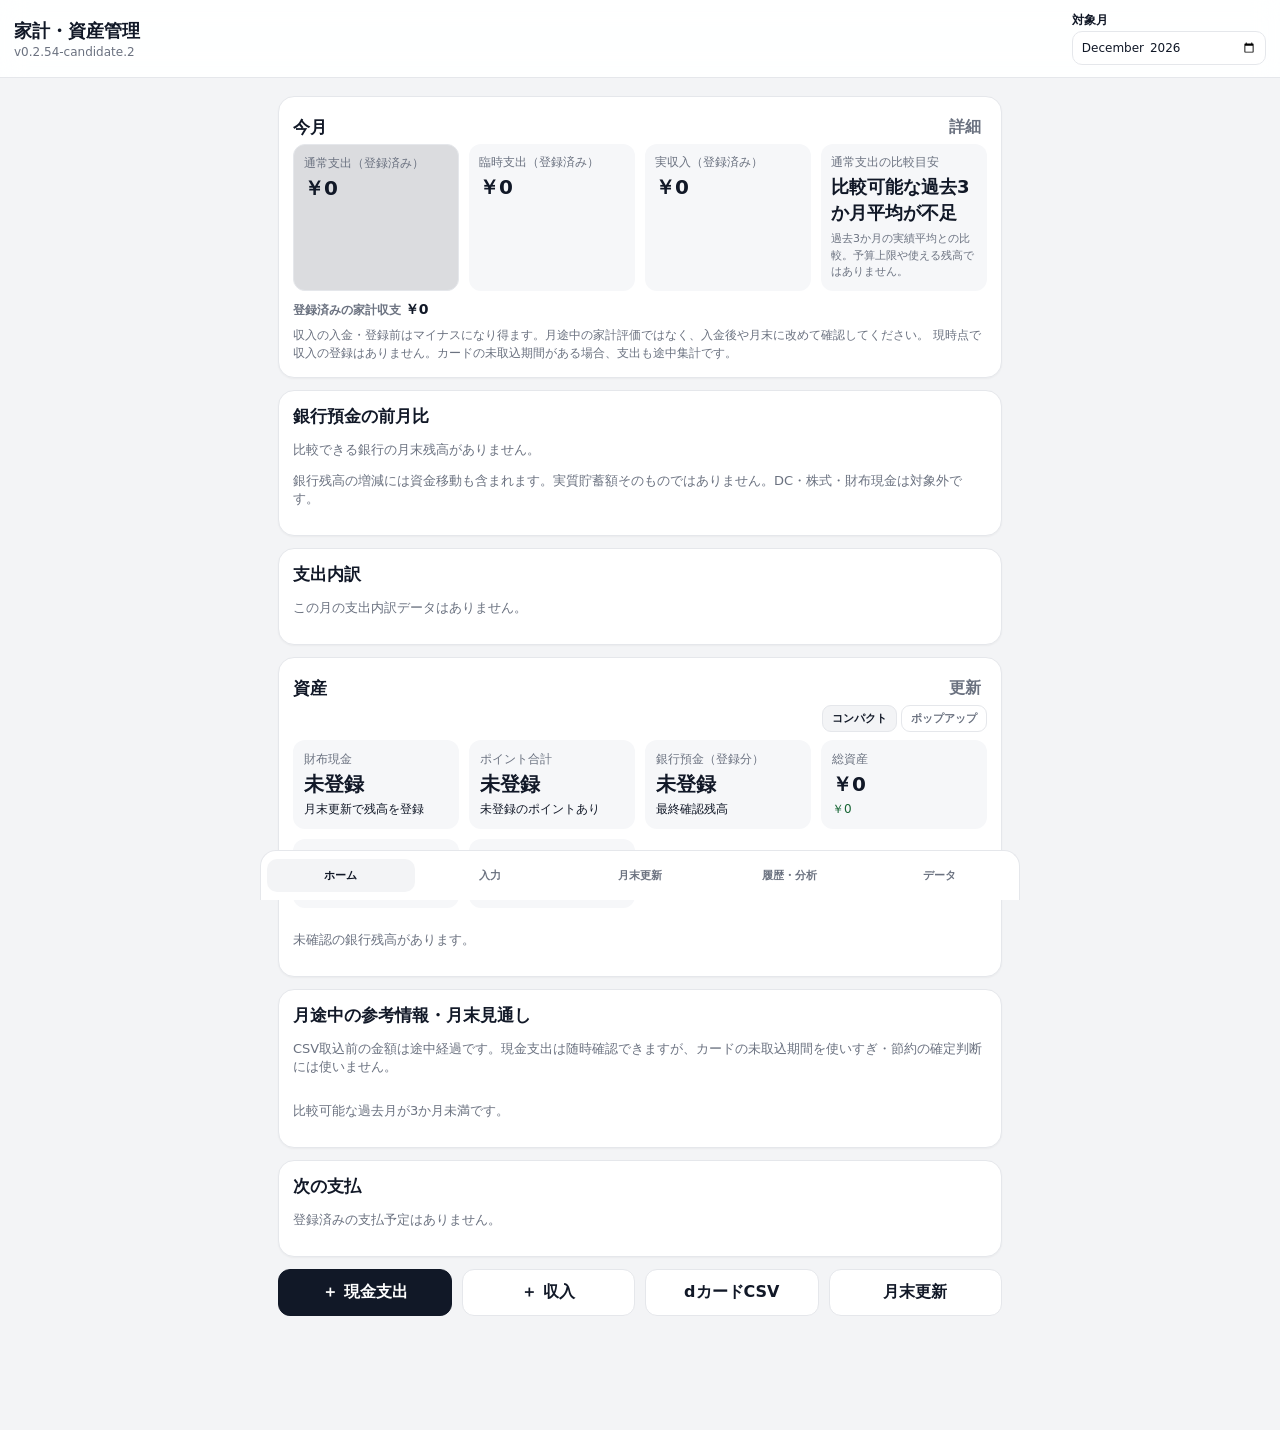
==== commit 753fabb9: "Preserve existing furniture placement when adding another item (v0.2.54-candidate.2)" ====
--- a/index.html
+++ b/index.html
@@ -6,20 +6,20 @@
   <meta name="theme-color" content="#111827">
   <title>家計・資産管理</title>
   <link rel="manifest" href="manifest.webmanifest">
-  <link rel="stylesheet" href="styles.css?v=0254c1">
-  <link rel="stylesheet" href="pet-game.css?v=0254c1">
-  <link rel="stylesheet" href="pet-hq.css?v=0254c1">
-  <link rel="stylesheet" href="pet-brush.css?v=0254c1">
-  <link rel="stylesheet" href="pet-ball.css?v=0254c1">
-  <link rel="stylesheet" href="pet-sleep.css?v=0254c1">
-  <link rel="stylesheet" href="pet-teen.css?v=0254c1">
-  <link rel="stylesheet" href="pet-room.css?v=0254c1">
+  <link rel="stylesheet" href="styles.css?v=0254c2">
+  <link rel="stylesheet" href="pet-game.css?v=0254c2">
+  <link rel="stylesheet" href="pet-hq.css?v=0254c2">
+  <link rel="stylesheet" href="pet-brush.css?v=0254c2">
+  <link rel="stylesheet" href="pet-ball.css?v=0254c2">
+  <link rel="stylesheet" href="pet-sleep.css?v=0254c2">
+  <link rel="stylesheet" href="pet-teen.css?v=0254c2">
+  <link rel="stylesheet" href="pet-room.css?v=0254c2">
 </head>
 <body class="app-booting">
   <header class="app-header">
     <div>
       <h1>家計・資産管理</h1>
-      <p class="sub">v0.2.54-candidate.1</p>
+      <p class="sub">v0.2.54-candidate.2</p>
     </div>
     <label class="month-picker">対象月
       <input id="globalMonth" type="month">
@@ -482,17 +482,17 @@
   </section>
   <div id="toast" role="status" aria-live="polite"></div>
 
-  <script src="db.js?v=0254c1"></script>
-  <script src="dcard-import.js?v=0254c1"></script>
-  <script src="analysis.js?v=0254c1"></script>
-  <script src="pet-art.js?v=0254c1"></script>
-  <script src="pet-illustration.js?v=0254c1"></script>
-  <script src="sleep-controller.js?v=0254c1"></script>
-  <script src="teen-art-data.js?v=0254c1"></script>
-  <script src="pet-teen.js?v=0254c1"></script>
-  <script src="pet-game.js?v=0254c1"></script>
-  <script src="pet-room-store.js?v=0254c1"></script>
-  <script src="pet-room.js?v=0254c1"></script>
-  <script src="app.js?v=0254c1"></script>
+  <script src="db.js?v=0254c2"></script>
+  <script src="dcard-import.js?v=0254c2"></script>
+  <script src="analysis.js?v=0254c2"></script>
+  <script src="pet-art.js?v=0254c2"></script>
+  <script src="pet-illustration.js?v=0254c2"></script>
+  <script src="sleep-controller.js?v=0254c2"></script>
+  <script src="teen-art-data.js?v=0254c2"></script>
+  <script src="pet-teen.js?v=0254c2"></script>
+  <script src="pet-game.js?v=0254c2"></script>
+  <script src="pet-room-store.js?v=0254c2"></script>
+  <script src="pet-room.js?v=0254c2"></script>
+  <script src="app.js?v=0254c2"></script>
 </body>
 </html>
--- a/pet-game.css
+++ b/pet-game.css
@@ -315,13 +315,13 @@
 }
 .pet-art-image{position:absolute;inset:0;background-repeat:no-repeat;background-color:transparent}
 .pet-art-baby:not(.pet-art-yokai) .pet-art-image{
-  background-image:url("./assets/pet-concept-atlas.webp?v=0254c1");background-size:200% 400%;
+  background-image:url("./assets/pet-concept-atlas.webp?v=0254c2");background-size:200% 400%;
 }
 .pet-art-baby.pet-art-yokai .pet-art-image{
-  background-image:url("./assets/pet-yokai-concept.webp?v=0254c1");background-size:200% 100%;
+  background-image:url("./assets/pet-yokai-concept.webp?v=0254c2");background-size:200% 100%;
 }
 .pet-art-growth .pet-art-image{
-  background-image:url("./assets/pet-growth-atlas.webp?v=0254c1");background-size:400% 500%;
+  background-image:url("./assets/pet-growth-atlas.webp?v=0254c2");background-size:400% 500%;
 }
 .pet-art-front.pet-art-baby .pet-art-image{background-position-x:0%}
 .pet-art-side.pet-art-baby .pet-art-image{background-position-x:100%}
@@ -425,7 +425,7 @@
 
 /* candidate.16 rear view sprites: 3 stage columns by 5 species rows, 320x360 pixels per cell. */
 .pet-character .pet-art-back .pet-art-image{
-  background-image:url("./assets/pet-rear-atlas.webp?v=0254c1");
+  background-image:url("./assets/pet-rear-atlas.webp?v=0254c2");
   background-size:300% 500%;background-repeat:no-repeat;
 }
 .pet-art-back.pet-art-baby .pet-art-image{background-position-x:0%}
@@ -453,7 +453,7 @@
 /* candidate.28: coherent 4-column / 15-row atlas; 320x360 output per cell,
    resampled from approximately 162x162 source, so no native-detail claim. */
 .pet-character .pet-art.pet-unified .pet-art-image{
-  background-image:url('./assets/pet-unified-atlas.webp?v=0254c1');
+  background-image:url('./assets/pet-unified-atlas.webp?v=0254c2');
   background-size:400% 1500%;background-repeat:no-repeat;transform:none;
 }
 .pet-character .pet-unified.pet-art-front .pet-art-image{background-position-x:0.000000%}
@@ -692,7 +692,7 @@
    960x360 source = 3 cells of 320x360, rendered at 160x180.
    The other 59 sprite variants stay exactly as in candidate.28. */
 .pet-stage .pet-character .pet-unified.pet-art-fantasy.pet-art-baby.pet-art-front > .pet-art-image:first-child{
-  background-image:url('./assets/pet-blink-fantasy-baby.webp?v=0254c1');
+  background-image:url('./assets/pet-blink-fantasy-baby.webp?v=0254c2');
   background-size:300% 100%;
   background-position:0% 0%;
   animation:pet26-blink-frames 2.8s steps(1,end) infinite;
@@ -724,7 +724,7 @@
 
 /* candidate.28: yokai baby gaze, whole aligned frames; no closed eye. */
 .pet-stage .pet-character .pet-unified.pet-art-yokai.pet-art-baby.pet-art-front > .pet-art-image:first-child{
- background-image:url('./assets/pet-gaze-yokai-baby.svg?v=0254c1');
+ background-image:url('./assets/pet-gaze-yokai-baby.svg?v=0254c2');
  background-size:300% 100%;
  background-position:0% 0%;
  animation:pet28-gaze-frames 3s steps(1,end) infinite;
@@ -743,13 +743,13 @@
 
 /* candidate.29: real three-frame blink for animal, dinosaur and fairy babies; room/front only. */
 .pet-stage .pet-character .pet-unified.pet-art-animal.pet-art-baby.pet-art-front > .pet-art-image:first-child{
-  background-image:url('./assets/pet-blink-animal-baby.webp?v=0254c1');
+  background-image:url('./assets/pet-blink-animal-baby.webp?v=0254c2');
 }
 .pet-stage .pet-character .pet-unified.pet-art-dino.pet-art-baby.pet-art-front > .pet-art-image:first-child{
-  background-image:url('./assets/pet-blink-dino-baby.webp?v=0254c1');
+  background-image:url('./assets/pet-blink-dino-baby.webp?v=0254c2');
 }
 .pet-stage .pet-character .pet-unified.pet-art-fairy.pet-art-baby.pet-art-front > .pet-art-image:first-child{
-  background-image:url('./assets/pet-blink-fairy-baby.webp?v=0254c1');
+  background-image:url('./assets/pet-blink-fairy-baby.webp?v=0254c2');
 }
 .pet-stage .pet-character .pet-unified.pet-art-animal.pet-art-baby.pet-art-front > .pet-art-image:first-child,
 .pet-stage .pet-character .pet-unified.pet-art-dino.pet-art-baby.pet-art-front > .pet-art-image:first-child,
@@ -785,7 +785,7 @@
 
 /* v0.2.47: whole aligned frames, one small ear twitch, no overlay. */
 .pet-stage .pet-character .pet-unified.pet-art-animal.pet-art-baby.pet-art-front > .pet-art-image:first-child{
-  background-image:url('./assets/pet-animal-baby-blink-ear.webp?v=0254c1');
+  background-image:url('./assets/pet-animal-baby-blink-ear.webp?v=0254c2');
   background-size:500% 100%;
   background-position:0% 0%;
   animation:pet247-animal-blink-ear 2.8s steps(1,end) infinite;
@@ -810,7 +810,7 @@
 .pet-stage .pet-character .pet-unified.pet-art-animal.pet-art-baby.pet-art-right > .pet-art-image:first-child,
 .pet-stage .pet-character .pet-unified.pet-art-dino.pet-art-baby.pet-art-left > .pet-art-image:first-child,
 .pet-stage .pet-character .pet-unified.pet-art-dino.pet-art-baby.pet-art-right > .pet-art-image:first-child{
-  background-image:url('./assets/pet-baby-tail-sides.webp?v=0254c1');
+  background-image:url('./assets/pet-baby-tail-sides.webp?v=0254c2');
   background-size:300% 400%;
   background-position-x:0%;
   animation:pet247-tail-sway 2.4s steps(1,end) infinite;
@@ -840,8 +840,8 @@
 .pet-stage .pet-character .pet-unified.pet-art-fantasy.pet-art-baby.pet-art-left > .pet-art-image:first-child,
 .pet-stage .pet-character .pet-unified.pet-art-fantasy.pet-art-baby.pet-art-back > .pet-art-image:first-child,
 .pet-stage .pet-character .pet-unified.pet-art-fantasy.pet-art-baby.pet-art-right > .pet-art-image:first-child{
-  --pet-wing-strip:url('./assets/pet-fantasy-baby-wings.webp?v=0254c1');
-  --pet-blink-strip:url('./assets/pet-blink-fantasy-baby.webp?v=0254c1');
+  --pet-wing-strip:url('./assets/pet-fantasy-baby-wings.webp?v=0254c2');
+  --pet-blink-strip:url('./assets/pet-blink-fantasy-baby.webp?v=0254c2');
 }
 .pet-stage .pet-character .pet-unified.pet-art-fantasy.pet-art-baby.pet-art-left > .pet-art-image:first-child,
 .pet-stage .pet-character .pet-unified.pet-art-fantasy.pet-art-baby.pet-art-back > .pet-art-image:first-child,
@@ -876,8 +876,8 @@
 .pet-stage .pet-character .pet-unified.pet-art-fairy.pet-art-baby.pet-art-left > .pet-art-image:first-child,
 .pet-stage .pet-character .pet-unified.pet-art-fairy.pet-art-baby.pet-art-back > .pet-art-image:first-child,
 .pet-stage .pet-character .pet-unified.pet-art-fairy.pet-art-baby.pet-art-right > .pet-art-image:first-child{
-  --pet-wing-strip:url('./assets/pet-fairy-baby-wings.webp?v=0254c1');
-  --pet-blink-strip:url('./assets/pet-blink-fairy-baby.webp?v=0254c1');
+  --pet-wing-strip:url('./assets/pet-fairy-baby-wings.webp?v=0254c2');
+  --pet-blink-strip:url('./assets/pet-blink-fairy-baby.webp?v=0254c2');
 }
 .pet-stage .pet-character .pet-unified.pet-art-fairy.pet-art-baby.pet-art-left > .pet-art-image:first-child,
 .pet-stage .pet-character .pet-unified.pet-art-fairy.pet-art-baby.pet-art-back > .pet-art-image:first-child,
@@ -930,7 +930,7 @@
 .pet-stage .pet-character .pet-unified.pet-art-fairy.pet-art-baby.pet-art-front > .pet-art-image:first-child,
 .pet-stage .pet-character .pet-unified.pet-art-fairy.pet-art-baby.pet-art-left > .pet-art-image:first-child,
 .pet-stage .pet-character .pet-unified.pet-art-fairy.pet-art-baby.pet-art-back > .pet-art-image:first-child,
-.pet-stage .pet-character .pet-unified.pet-art-fairy.pet-art-baby.pet-art-right > .pet-art-image:first-child{--pet-wing-strip:url('./assets/pet-fairy-baby-wing-fold.webp?v=0254c1');}
+.pet-stage .pet-character .pet-unified.pet-art-fairy.pet-art-baby.pet-art-right > .pet-art-image:first-child{--pet-wing-strip:url('./assets/pet-fairy-baby-wing-fold.webp?v=0254c2');}
 .pet-stage .pet-character .pet-unified.pet-art-fairy.pet-art-baby.pet-art-front > .pet-art-image:first-child{animation:pet247-fairy-fold-blink 2.8s steps(1,end) infinite;}
 .pet-stage .pet-character .pet-unified.pet-art-fairy.pet-art-baby.pet-art-left > .pet-art-image:first-child,
 .pet-stage .pet-character .pet-unified.pet-art-fairy.pet-art-baby.pet-art-back > .pet-art-image:first-child,
@@ -959,7 +959,7 @@
 .pet-stage .pet-character .pet-unified.pet-art-fairy.pet-art-baby.pet-art-front > .pet-art-image:first-child,
 .pet-stage .pet-character .pet-unified.pet-art-fairy.pet-art-baby.pet-art-left > .pet-art-image:first-child,
 .pet-stage .pet-character .pet-unified.pet-art-fairy.pet-art-baby.pet-art-back > .pet-art-image:first-child,
-.pet-stage .pet-character .pet-unified.pet-art-fairy.pet-art-baby.pet-art-right > .pet-art-image:first-child{--pet-wing-strip:url('./assets/pet-fairy-baby-wing-axis.webp?v=0254c1');}
+.pet-stage .pet-character .pet-unified.pet-art-fairy.pet-art-baby.pet-art-right > .pet-art-image:first-child{--pet-wing-strip:url('./assets/pet-fairy-baby-wing-axis.webp?v=0254c2');}
 .pet-stage .pet-character .pet-unified.pet-art-fairy.pet-art-baby.pet-art-front > .pet-art-image:first-child{animation:pet247-fairy-axis-blink 2.8s steps(1,end) infinite;}
 .pet-stage .pet-character .pet-unified.pet-art-fairy.pet-art-baby.pet-art-left > .pet-art-image:first-child,
 .pet-stage .pet-character .pet-unified.pet-art-fairy.pet-art-baby.pet-art-back > .pet-art-image:first-child,
@@ -986,8 +986,8 @@
 .pet-stage .pet-character.pet-mood-idle .pet-unified.pet-art-yokai.pet-art-baby.pet-art-front > .pet-art-image:first-child,
 .pet-stage .pet-character.pet-mood-idle .pet-unified.pet-art-yokai.pet-art-baby.pet-art-left > .pet-art-image:first-child,
 .pet-stage .pet-character.pet-mood-idle .pet-unified.pet-art-yokai.pet-art-baby.pet-art-back > .pet-art-image:first-child,
-.pet-stage .pet-character.pet-mood-idle .pet-unified.pet-art-yokai.pet-art-baby.pet-art-right > .pet-art-image:first-child{--pet-yokai-tail:url('./assets/pet-yokai-baby-tail-swing-fixed.webp?v=0254c1');}
-.pet-stage .pet-character.pet-mood-idle .pet-unified.pet-art-yokai.pet-art-baby.pet-art-front > .pet-art-image:first-child{--pet-yokai-gaze:url('./assets/pet-gaze-yokai-baby.svg?v=0254c1');animation:pet247-yokai-swing-gaze 3s steps(1,end) infinite;}
+.pet-stage .pet-character.pet-mood-idle .pet-unified.pet-art-yokai.pet-art-baby.pet-art-right > .pet-art-image:first-child{--pet-yokai-tail:url('./assets/pet-yokai-baby-tail-swing-fixed.webp?v=0254c2');}
+.pet-stage .pet-character.pet-mood-idle .pet-unified.pet-art-yokai.pet-art-baby.pet-art-front > .pet-art-image:first-child{--pet-yokai-gaze:url('./assets/pet-gaze-yokai-baby.svg?v=0254c2');animation:pet247-yokai-swing-gaze 3s steps(1,end) infinite;}
 .pet-stage .pet-character.pet-mood-idle .pet-unified.pet-art-yokai.pet-art-baby.pet-art-left > .pet-art-image:first-child,
 .pet-stage .pet-character.pet-mood-idle .pet-unified.pet-art-yokai.pet-art-baby.pet-art-back > .pet-art-image:first-child,
 .pet-stage .pet-character.pet-mood-idle .pet-unified.pet-art-yokai.pet-art-baby.pet-art-right > .pet-art-image:first-child{background-image:var(--pet-yokai-tail);background-size:500% 400%;background-position-x:0%;animation:pet247-yokai-swing-side 2.4s steps(1,end) infinite;}
@@ -1038,28 +1038,28 @@
   80%{rotate:0deg;translate:0 0}
 }
 .pet-stage .pet-character.pet-mood-pet .pet-unified.pet-art-animal.pet-art-baby.pet-art-front > .pet-art-image:first-child{
-  background-image:url('./assets/pet-animal-baby-blink-ear.webp?v=0254c1');
+  background-image:url('./assets/pet-animal-baby-blink-ear.webp?v=0254c2');
   background-size:500% 100%;
   background-position:0% 0%;
   --care-half:25%;--care-closed:50%;
   animation:pet247-care-pet-eyes 1.55s steps(1,end) both;
 }
 .pet-stage .pet-character.pet-mood-pet .pet-unified.pet-art-fantasy.pet-art-baby.pet-art-front > .pet-art-image:first-child{
-  background-image:url('./assets/pet-blink-fantasy-baby.webp?v=0254c1');
+  background-image:url('./assets/pet-blink-fantasy-baby.webp?v=0254c2');
   background-size:300% 100%;
   background-position:0% 0%;
   --care-half:50%;--care-closed:100%;
   animation:pet247-care-pet-eyes 1.55s steps(1,end) both;
 }
 .pet-stage .pet-character.pet-mood-pet .pet-unified.pet-art-dino.pet-art-baby.pet-art-front > .pet-art-image:first-child{
-  background-image:url('./assets/pet-blink-dino-baby.webp?v=0254c1');
+  background-image:url('./assets/pet-blink-dino-baby.webp?v=0254c2');
   background-size:300% 100%;
   background-position:0% 0%;
   --care-half:50%;--care-closed:100%;
   animation:pet247-care-pet-eyes 1.55s steps(1,end) both;
 }
 .pet-stage .pet-character.pet-mood-pet .pet-unified.pet-art-fairy.pet-art-baby.pet-art-front > .pet-art-image:first-child{
-  background-image:url('./assets/pet-blink-fairy-baby.webp?v=0254c1');
+  background-image:url('./assets/pet-blink-fairy-baby.webp?v=0254c2');
   background-size:300% 100%;
   background-position:0% 0%;
   /* Skip the previously rejected half-open fairy frame, even in care. */
@@ -1073,7 +1073,7 @@
   90%{background-position-x:0%}
 }
 .pet-stage .pet-character.pet-mood-pet .pet-unified.pet-art-yokai.pet-art-baby.pet-art-front > .pet-art-image:first-child{
-  background-image:url('./assets/pet-yokai-baby-tail-swing-fixed.webp?v=0254c1');
+  background-image:url('./assets/pet-yokai-baby-tail-swing-fixed.webp?v=0254c2');
   background-size:500% 400%;
   background-position:0% 0%;
   animation:pet247-care-pet-yokai 1.55s steps(1,end) both;
@@ -1117,13 +1117,13 @@
   --food-row:85.714286%;--chew-row:-88px;--prop-row:-88px;--chew-y:75px;--food-y:73.5px;
 }
 .pet-stage .pet-character.pet-mood-food[data-growth="baby"] .pet-unified.pet-art-baby.pet-art-front > .pet-art-image:first-child{
-  background-image:url('./assets/pet-unified-atlas.webp?v=0254c1');
+  background-image:url('./assets/pet-unified-atlas.webp?v=0254c2');
   background-size:400% 1500%;background-position:0% var(--food-row);
   animation:none!important;
 }
 .pet-stage .pet-character.pet-mood-food[data-growth="baby"] .pet-unified.pet-art-baby.pet-art-front .pet-care-chew{
   display:block;position:absolute;left:var(--chew-x);top:var(--chew-y);width:30px;height:22px;
-  background:url('./assets/pet-baby-chew-closed-q95.webp?v=0254c1') no-repeat 0 var(--chew-row)/60px 110px;
+  background:url('./assets/pet-baby-chew-closed-q95.webp?v=0254c2') no-repeat 0 var(--chew-row)/60px 110px;
   -webkit-mask-image:linear-gradient(to right,transparent,#000 1px,#000 calc(100% - 1px),transparent),linear-gradient(to bottom,transparent,#000 1px,#000 calc(100% - 1px),transparent);
   -webkit-mask-composite:source-in;
   mask-image:linear-gradient(to right,transparent,#000 1px,#000 calc(100% - 1px),transparent),linear-gradient(to bottom,transparent,#000 1px,#000 calc(100% - 1px),transparent);
@@ -1132,7 +1132,7 @@
 }
 .pet-stage .pet-character.pet-mood-food[data-growth="baby"] .pet-unified.pet-art-baby.pet-art-front .pet-care-food{
   display:block;position:absolute;left:var(--food-x);top:var(--food-y);width:22px;height:22px;
-  background:url('./assets/pet-baby-food-types.svg?v=0254c1') no-repeat 0 var(--prop-row)/22px 110px;
+  background:url('./assets/pet-baby-food-types.svg?v=0254c2') no-repeat 0 var(--prop-row)/22px 110px;
   z-index:2;opacity:1;animation:pet247-care-food-offer .48s ease-in-out both;
 }
 .pet-stage .pet-character.pet-mood-food[data-growth="baby"] .pet-art-emote{display:none;}
@@ -1178,22 +1178,22 @@
   48%{translate:0 -1px}
 }
 .pet-stage .pet-character.pet-mood-calm .pet-unified.pet-art-baby.pet-art-front.pet-art-animal > .pet-art-image:first-child{
-  background-image:url('./assets/pet-animal-baby-blink-ear.webp?v=0254c1');
+  background-image:url('./assets/pet-animal-baby-blink-ear.webp?v=0254c2');
   background-size:500% 100%;background-position:0% 0%;--rest-half:25%;--rest-closed:50%;
   animation:pet247-care-calm-eyes 3.05s steps(1,end) both;
 }
 .pet-stage .pet-character.pet-mood-calm .pet-unified.pet-art-baby.pet-art-front.pet-art-fantasy > .pet-art-image:first-child{
-  background-image:url('./assets/pet-blink-fantasy-baby.webp?v=0254c1');
+  background-image:url('./assets/pet-blink-fantasy-baby.webp?v=0254c2');
   background-size:300% 100%;background-position:0% 0%;--rest-half:50%;--rest-closed:100%;
   animation:pet247-care-calm-eyes 3.05s steps(1,end) both;
 }
 .pet-stage .pet-character.pet-mood-calm .pet-unified.pet-art-baby.pet-art-front.pet-art-dino > .pet-art-image:first-child{
-  background-image:url('./assets/pet-blink-dino-baby.webp?v=0254c1');
+  background-image:url('./assets/pet-blink-dino-baby.webp?v=0254c2');
   background-size:300% 100%;background-position:0% 0%;--rest-half:50%;--rest-closed:100%;
   animation:pet247-care-calm-eyes 3.05s steps(1,end) both;
 }
 .pet-stage .pet-character.pet-mood-calm .pet-unified.pet-art-baby.pet-art-front.pet-art-fairy > .pet-art-image:first-child{
-  background-image:url('./assets/pet-blink-fairy-baby.webp?v=0254c1');
+  background-image:url('./assets/pet-blink-fairy-baby.webp?v=0254c2');
   background-size:300% 100%;background-position:0% 0%;--rest-half:0%;--rest-closed:100%;
   animation:pet247-care-calm-eyes 3.05s steps(1,end) both;
 }
@@ -1206,7 +1206,7 @@
 }
 /* Yokai has no accepted closed-eye art. Keep its gaze and quiet the tail. */
 .pet-stage .pet-character.pet-mood-calm .pet-unified.pet-art-baby.pet-art-front.pet-art-yokai > .pet-art-image:first-child{
-  background-image:url('./assets/pet-gaze-yokai-baby.svg?v=0254c1');
+  background-image:url('./assets/pet-gaze-yokai-baby.svg?v=0254c2');
   background-size:300% 100%;background-position:0% 0%;animation:none!important;
 }
 .pet-stage .pet-character.pet-mood-calm[data-growth="baby"] .pet-art-emote{
@@ -1232,11 +1232,11 @@
   background-color:#e1e9dc;background-size:100% 100%;background-position:center;
   background-repeat:no-repeat;
 }
-.pet-room[data-room-type="animal"]{background-image:url('./assets/pet-room-animal.svg?v=0254c1');}
-.pet-room[data-room-type="fantasy"]{background-image:url('./assets/pet-room-fantasy.svg?v=0254c1');}
-.pet-room[data-room-type="fairy"]{background-image:url('./assets/pet-room-fairy.svg?v=0254c1');}
-.pet-room[data-room-type="yokai"]{background-image:url('./assets/pet-room-yokai.svg?v=0254c1');}
-.pet-room[data-room-type="dino"]{background-image:url('./assets/pet-room-dino.svg?v=0254c1');}
+.pet-room[data-room-type="animal"]{background-image:url('./assets/pet-room-animal.svg?v=0254c2');}
+.pet-room[data-room-type="fantasy"]{background-image:url('./assets/pet-room-fantasy.svg?v=0254c2');}
+.pet-room[data-room-type="fairy"]{background-image:url('./assets/pet-room-fairy.svg?v=0254c2');}
+.pet-room[data-room-type="yokai"]{background-image:url('./assets/pet-room-yokai.svg?v=0254c2');}
+.pet-room[data-room-type="dino"]{background-image:url('./assets/pet-room-dino.svg?v=0254c2');}
 .pet-room[data-room-type]:not([data-room-type=""])::after,
 .pet-room[data-room-type]:not([data-room-type=""]):not(.pet-room-decorated)::before{display:none;}
 /* Preserve the already-earned decoration independently of the habitat. */
--- a/pet-sleep.css
+++ b/pet-sleep.css
@@ -5,7 +5,7 @@
 @keyframes sleep-eyes{0%{background-position-x:0%}18%{background-position-x:25%}35%{background-position-x:50%}47%{background-position-x:25%}61%{background-position-x:50%}100%{background-position-x:50%}}
 @keyframes sleep-nod{0%,100%{transform:translateY(0)}30%,64%,100%{transform:translateY(3px) rotate(-2deg)}48%{transform:translateY(1px)}}
 :is(#petAvatar:not([data-furn-travel]),#petVisitor.pet-home-companion) .pet-character[data-growth="baby"][data-sleep-state="sleep"] .pet-illustration,:is(#petAvatar:not([data-furn-travel]),#petVisitor.pet-home-companion) .pet-character[data-growth="baby"][data-sleep-state="wake"] .pet-illustration{animation:none!important;transform:none!important;translate:none!important}
-:is(#petAvatar:not([data-furn-travel]),#petVisitor.pet-home-companion) .pet-character[data-growth="baby"][data-sleep-state="sleep"] .pet-illustration>.pet-art-image:first-child{background-image:url(assets/animal-sleep.webp?v=0254c1)!important;background-size:100% 100%!important;background-position:0 0!important;transform-origin:50% 95%;animation:sleep-breath 4.4s ease-in-out infinite!important}
+:is(#petAvatar:not([data-furn-travel]),#petVisitor.pet-home-companion) .pet-character[data-growth="baby"][data-sleep-state="sleep"] .pet-illustration>.pet-art-image:first-child{background-image:url(assets/animal-sleep.webp?v=0254c2)!important;background-size:100% 100%!important;background-position:0 0!important;transform-origin:50% 95%;animation:sleep-breath 4.4s ease-in-out infinite!important}
 @keyframes sleep-breath{0%,100%{transform:scale(1,1)}50%{transform:scale(1.008,1.022)}}
 :is(#petAvatar:not([data-furn-travel]),#petVisitor.pet-home-companion) .pet-character[data-growth="baby"][data-sleep-state="wake"] .pet-illustration>.pet-art-image:first-child{background-image:var(--hq-face)!important;background-size:500% 100%!important;background-position-y:0%!important;animation:sleep-wake .75s steps(1,end) both!important}
 @keyframes sleep-wake{0%{background-position-x:50%}35%{background-position-x:25%}75%,100%{background-position-x:0%}}
@@ -19,7 +19,7 @@
 @media(prefers-reduced-motion:reduce){:is(#petAvatar:not([data-furn-travel]),#petVisitor.pet-home-companion) .pet-character[data-growth="baby"][data-sleep-state="sleep"] .pet-sleep-zzz{animation:none!important;transform:none!important;opacity:.9}}
 
 /* r3: closed mouth from the approved food sprite, only during drowsy. */
-:is(#petAvatar:not([data-furn-travel]),#petVisitor.pet-home-companion) .pet-character[data-growth="baby"][data-sleep-state="drowsy"] .pet-illustration.pet-art-animal.pet-art-baby.pet-art-front>.pet-art-image:first-child::after{content:"";position:absolute;inset:0;background:url(assets/animal-drowsy-mouth.webp?v=0254c1) 0 0/100% 100% no-repeat;pointer-events:none}
+:is(#petAvatar:not([data-furn-travel]),#petVisitor.pet-home-companion) .pet-character[data-growth="baby"][data-sleep-state="drowsy"] .pet-illustration.pet-art-animal.pet-art-baby.pet-art-front>.pet-art-image:first-child::after{content:"";position:absolute;inset:0;background:url(assets/animal-drowsy-mouth.webp?v=0254c2) 0 0/100% 100% no-repeat;pointer-events:none}
 
 
 /* Five-species trial: animal r3 rules remain byte-identical. */
@@ -29,12 +29,12 @@
 :is(#petAvatar:not([data-furn-travel]),#petVisitor.pet-home-companion) .pet-character[data-growth="baby"]:not([data-type="animal"])[data-sleep-state="wake"] .pet-illustration>.pet-art-image:first-child{animation:sleep-wake-3 .75s steps(1,end) both!important}
 @keyframes sleep-wake-3{0%{background-position-x:100%}35%{background-position-x:50%}75%,100%{background-position-x:0%}}
 :is(#petAvatar:not([data-furn-travel]),#petVisitor.pet-home-companion) .pet-character[data-growth="baby"]:is([data-type="fantasy"],[data-type="dino"],[data-type="yokai"])[data-sleep-state="sleep"] .pet-illustration>.pet-art-image:first-child{background-image:var(--hq-face)!important;background-position:100% 0!important}
-:is(#petAvatar:not([data-furn-travel]),#petVisitor.pet-home-companion) .pet-character[data-growth="baby"][data-type="fairy"][data-sleep-state="sleep"] .pet-illustration>.pet-art-image:first-child{background-image:url(assets/fairy-sleep.webp?v=0254c1)!important;background-size:100% 100%!important;background-position:0 0!important}
-:is(#petAvatar:not([data-furn-travel]),#petVisitor.pet-home-companion) .pet-character[data-growth="baby"][data-type="yokai"][data-sleep-state] .pet-illustration>.pet-art-image:first-child{background-image:url(assets/yokai-sleep-face.webp?v=0254c1)!important}
+:is(#petAvatar:not([data-furn-travel]),#petVisitor.pet-home-companion) .pet-character[data-growth="baby"][data-type="fairy"][data-sleep-state="sleep"] .pet-illustration>.pet-art-image:first-child{background-image:url(assets/fairy-sleep.webp?v=0254c2)!important;background-size:100% 100%!important;background-position:0 0!important}
+:is(#petAvatar:not([data-furn-travel]),#petVisitor.pet-home-companion) .pet-character[data-growth="baby"][data-type="yokai"][data-sleep-state] .pet-illustration>.pet-art-image:first-child{background-image:url(assets/yokai-sleep-face.webp?v=0254c2)!important}
 :is(#petAvatar:not([data-furn-travel]),#petVisitor.pet-home-companion) .pet-character[data-growth="baby"]:not([data-type="animal"])[data-sleep-state] .pet-illustration>:is(.pet-part-wing,.pet-part-ear,.pet-part-tail,.pet-care-food,.pet-care-chew,.pet-care-brush){display:none!important;animation:none!important}
-:is(#petAvatar:not([data-furn-travel]),#petVisitor.pet-home-companion) .pet-character[data-growth="baby"][data-type="fantasy"]:is([data-sleep-state="drowsy"],[data-sleep-state="sleep"]) .pet-illustration>.pet-art-image:first-child::after{content:"";position:absolute;inset:0;background:url(assets/fantasy-sleep-mouth.webp?v=0254c1) 0 0/100% 100% no-repeat;pointer-events:none}
-:is(#petAvatar:not([data-furn-travel]),#petVisitor.pet-home-companion) .pet-character[data-growth="baby"][data-type="fairy"][data-sleep-state="drowsy"] .pet-illustration>.pet-art-image:first-child::after{content:"";position:absolute;inset:0;background:url(assets/fairy-sleep-mouth.webp?v=0254c1) 0 0/100% 100% no-repeat;pointer-events:none}
-:is(#petAvatar:not([data-furn-travel]),#petVisitor.pet-home-companion) .pet-character[data-growth="baby"][data-type="dino"]:is([data-sleep-state="drowsy"],[data-sleep-state="sleep"]) .pet-illustration>.pet-art-image:first-child::after{content:"";position:absolute;inset:0;background:url(assets/dino-sleep-mouth.webp?v=0254c1) 0 0/100% 100% no-repeat;pointer-events:none}
+:is(#petAvatar:not([data-furn-travel]),#petVisitor.pet-home-companion) .pet-character[data-growth="baby"][data-type="fantasy"]:is([data-sleep-state="drowsy"],[data-sleep-state="sleep"]) .pet-illustration>.pet-art-image:first-child::after{content:"";position:absolute;inset:0;background:url(assets/fantasy-sleep-mouth.webp?v=0254c2) 0 0/100% 100% no-repeat;pointer-events:none}
+:is(#petAvatar:not([data-furn-travel]),#petVisitor.pet-home-companion) .pet-character[data-growth="baby"][data-type="fairy"][data-sleep-state="drowsy"] .pet-illustration>.pet-art-image:first-child::after{content:"";position:absolute;inset:0;background:url(assets/fairy-sleep-mouth.webp?v=0254c2) 0 0/100% 100% no-repeat;pointer-events:none}
+:is(#petAvatar:not([data-furn-travel]),#petVisitor.pet-home-companion) .pet-character[data-growth="baby"][data-type="dino"]:is([data-sleep-state="drowsy"],[data-sleep-state="sleep"]) .pet-illustration>.pet-art-image:first-child::after{content:"";position:absolute;inset:0;background:url(assets/dino-sleep-mouth.webp?v=0254c2) 0 0/100% 100% no-repeat;pointer-events:none}
 @media(prefers-reduced-motion:reduce){:is(#petAvatar:not([data-furn-travel]),#petVisitor.pet-home-companion) .pet-character[data-growth="baby"]:not([data-type="animal"])[data-sleep-state="drowsy"] .pet-illustration>.pet-art-image:first-child{animation:none!important;background-position:50% 0!important}:is(#petAvatar:not([data-furn-travel]),#petVisitor.pet-home-companion) .pet-character[data-growth="baby"]:not([data-type="animal"])[data-sleep-state="wake"] .pet-illustration>.pet-art-image:first-child{animation:none!important;background-position:0 0!important}}
 
 :is(#petAvatar:not([data-furn-travel]),#petVisitor.pet-home-companion) .pet-character[data-growth="baby"][data-sleep-state] .pet-illustration>:is(.pet-part-wing,.pet-part-ear,.pet-part-tail,.pet-care-food,.pet-care-chew,.pet-care-brush){display:none!important;animation:none!important}
--- a/pet-teen.css
+++ b/pet-teen.css
@@ -1,9 +1,9 @@
 /* Adopted teen r1 tool positions and trajectories. All selectors scoped to live teen art. */
-.teen-live[data-species=animal]{--t-x:67.5%;--t-y:50.55555555555556%;--t-w:22.5%;--t-h:16.666666666666664%;--t-origin:22.22222222222222% 56.666666666666664%;--t-tool:url(assets/pet-care-brush.svg?v=0254c1);--t-animation:teen-brush-animal}
-.teen-live[data-species=fantasy]{--t-x:63.125%;--t-y:57.77777777777777%;--t-w:22.5%;--t-h:16.666666666666664%;--t-origin:22.22222222222222% 56.666666666666664%;--t-tool:url(assets/pet-care-brush.svg?v=0254c1);--t-animation:teen-brush-fantasy}
-.teen-live[data-species=fairy]{--t-x:58.75%;--t-y:13.333333333333334%;--t-w:12.5%;--t-h:15.555555555555555%;--t-origin:40.0% 42.857142857142854%;--t-tool:url(assets/pet-care-hairbrush.svg?v=0254c1);--t-animation:teen-brush-fairy}
-.teen-live[data-species=dino]{--t-x:65.625%;--t-y:37.77777777777778%;--t-w:15.625%;--t-h:11.11111111111111%;--t-origin:48.0% 50.0%;--t-tool:url(assets/pet-care-sponge.svg?v=0254c1);--t-animation:teen-brush-dino}
-.teen-live[data-species=yokai]{--t-x:60.0%;--t-y:46.111111111111114%;--t-w:13.750000000000002%;--t-h:12.777777777777777%;--t-origin:50.0% 52.17391304347826%;--t-tool:url(assets/pet-care-cloth.svg?v=0254c1);--t-animation:teen-brush-yokai}
+.teen-live[data-species=animal]{--t-x:67.5%;--t-y:50.55555555555556%;--t-w:22.5%;--t-h:16.666666666666664%;--t-origin:22.22222222222222% 56.666666666666664%;--t-tool:url(assets/pet-care-brush.svg?v=0254c2);--t-animation:teen-brush-animal}
+.teen-live[data-species=fantasy]{--t-x:63.125%;--t-y:57.77777777777777%;--t-w:22.5%;--t-h:16.666666666666664%;--t-origin:22.22222222222222% 56.666666666666664%;--t-tool:url(assets/pet-care-brush.svg?v=0254c2);--t-animation:teen-brush-fantasy}
+.teen-live[data-species=fairy]{--t-x:58.75%;--t-y:13.333333333333334%;--t-w:12.5%;--t-h:15.555555555555555%;--t-origin:40.0% 42.857142857142854%;--t-tool:url(assets/pet-care-hairbrush.svg?v=0254c2);--t-animation:teen-brush-fairy}
+.teen-live[data-species=dino]{--t-x:65.625%;--t-y:37.77777777777778%;--t-w:15.625%;--t-h:11.11111111111111%;--t-origin:48.0% 50.0%;--t-tool:url(assets/pet-care-sponge.svg?v=0254c2);--t-animation:teen-brush-dino}
+.teen-live[data-species=yokai]{--t-x:60.0%;--t-y:46.111111111111114%;--t-w:13.750000000000002%;--t-h:12.777777777777777%;--t-origin:50.0% 52.17391304347826%;--t-tool:url(assets/pet-care-cloth.svg?v=0254c2);--t-animation:teen-brush-yokai}
 .teen-live[data-species=animal]{--ball-w:12.5%;--ball-h:11.11111111111111%;--ball-x:71.25%;--ball-y:80.55555555555556%;--ball-floor:90.55555555555556%;--ball-roll:teen-ball-animal-roll;--ball-shadow:teen-ball-animal-shadow;--ball-chase:teen-ball-animal-chase}
 .teen-live[data-species=fantasy]{--ball-w:11.25%;--ball-h:10.0%;--ball-x:71.875%;--ball-y:82.22222222222221%;--ball-floor:91.11111111111111%;--ball-roll:teen-ball-fantasy-roll;--ball-shadow:teen-ball-fantasy-shadow;--ball-chase:teen-ball-fantasy-chase}
 .teen-live[data-species=fairy]{--ball-w:9.375%;--ball-h:8.333333333333332%;--ball-x:73.4375%;--ball-y:80.0%;--ball-floor:87.22222222222223%;--ball-roll:teen-ball-fairy-roll;--ball-shadow:teen-ball-fairy-shadow;--ball-chase:teen-ball-fairy-chase}
@@ -126,4 +126,4 @@
 .teen-live[data-action=pet][data-species=animal],.teen-live[data-action=feed][data-species=animal],.teen-live[data-action=rest][data-species=animal]{transform-origin:50% 94%}
 .teen-live[data-action]:not([data-action=idle]):not([data-action=none]),.teen-live[data-action]:not([data-action=idle]):not([data-action=none]) *, .teen-live[data-sleep=drowsy] canvas{animation-delay:var(--teen-delay,0ms)}
 
-.pet-character .teen-live .teen-animal-food{display:none;position:absolute;left:43.4%;top:45.52%;width:13.2%;aspect-ratio:1;background:url(assets/hq-teen/animal-food.svg?v=0254c1) center/contain no-repeat;pointer-events:none;z-index:4}.pet-character .teen-live[data-species=animal][data-action=feed][data-offer=true] .teen-animal-food{display:block;animation:teen-food-offer .48s ease-in-out both}@keyframes teen-food-offer{0%{transform:translateY(115%) scale(1);opacity:1}42%{transform:translateY(85%) scale(1);opacity:1}70%{transform:translateY(30%) scale(.78);opacity:1}100%{transform:translateY(0) scale(.1);opacity:0}}
+.pet-character .teen-live .teen-animal-food{display:none;position:absolute;left:43.4%;top:45.52%;width:13.2%;aspect-ratio:1;background:url(assets/hq-teen/animal-food.svg?v=0254c2) center/contain no-repeat;pointer-events:none;z-index:4}.pet-character .teen-live[data-species=animal][data-action=feed][data-offer=true] .teen-animal-food{display:block;animation:teen-food-offer .48s ease-in-out both}@keyframes teen-food-offer{0%{transform:translateY(115%) scale(1);opacity:1}42%{transform:translateY(85%) scale(1);opacity:1}70%{transform:translateY(30%) scale(.78);opacity:1}100%{transform:translateY(0) scale(.1);opacity:0}}
